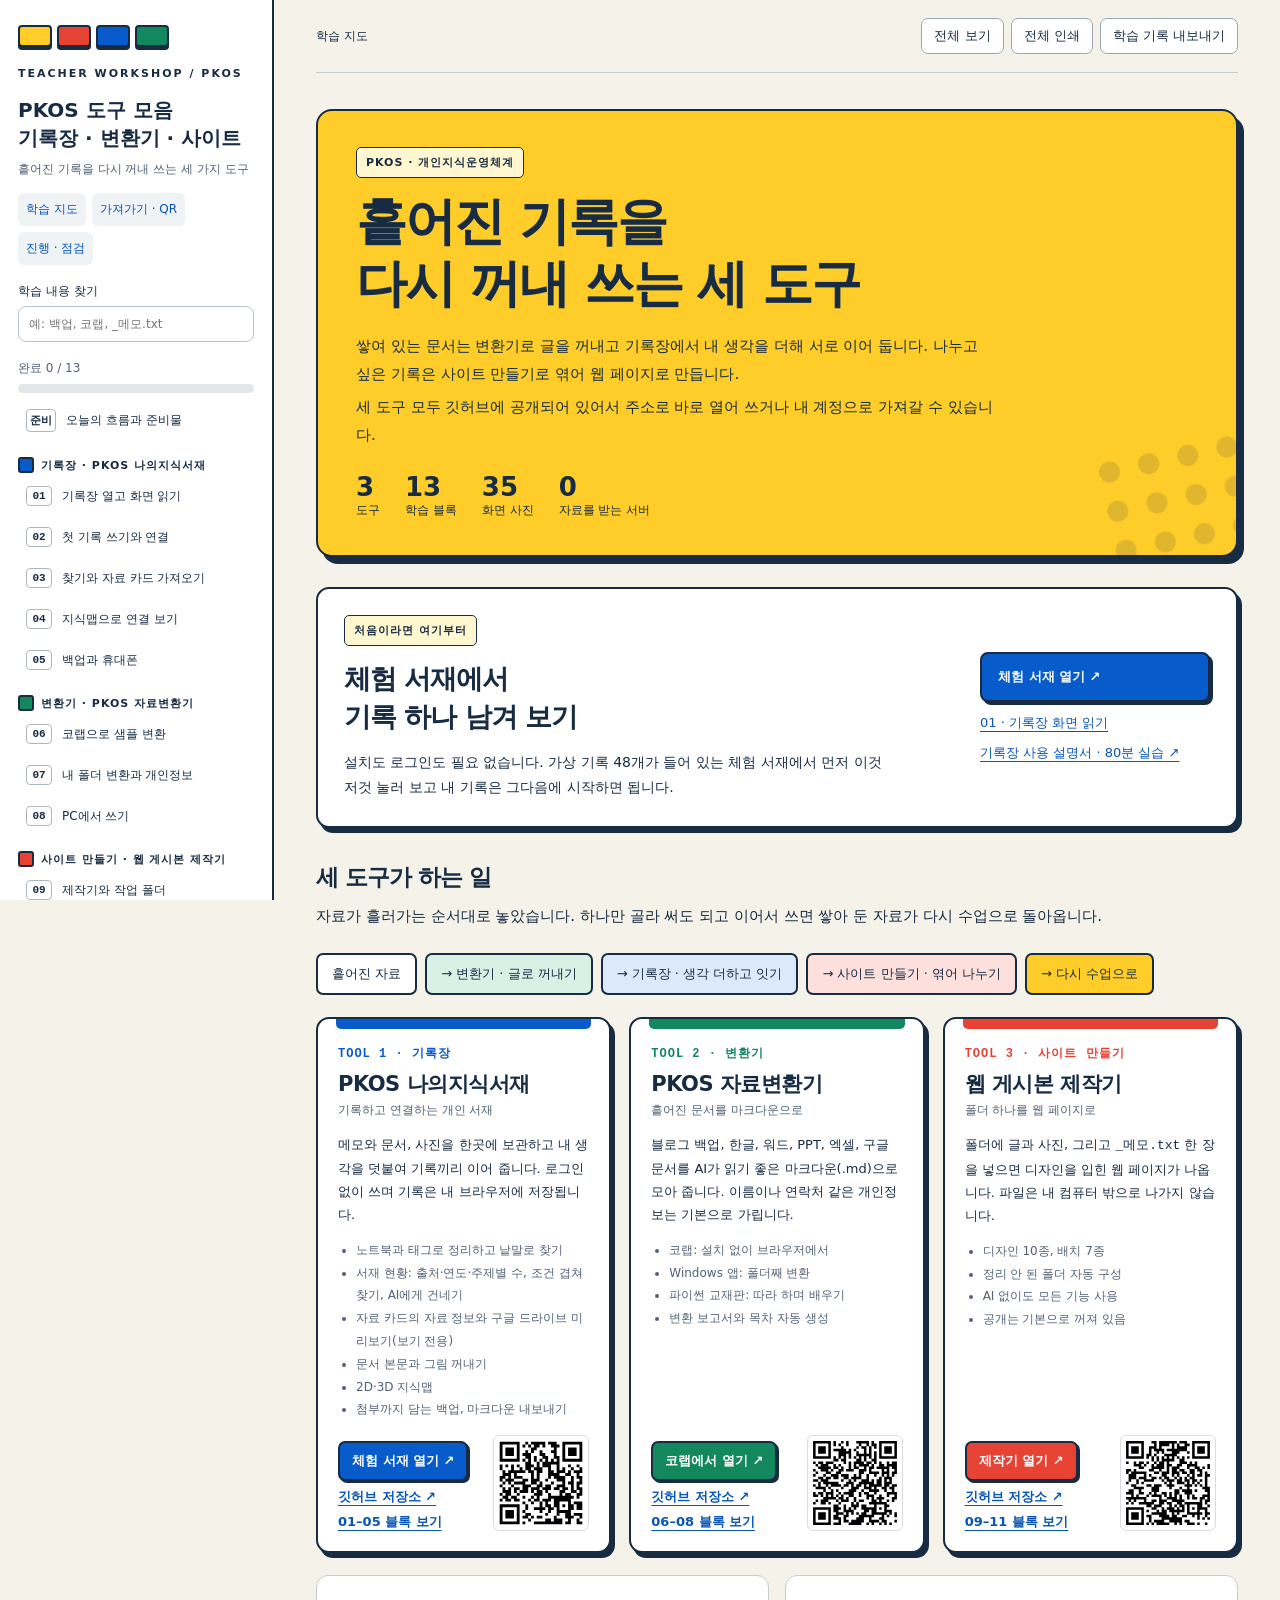
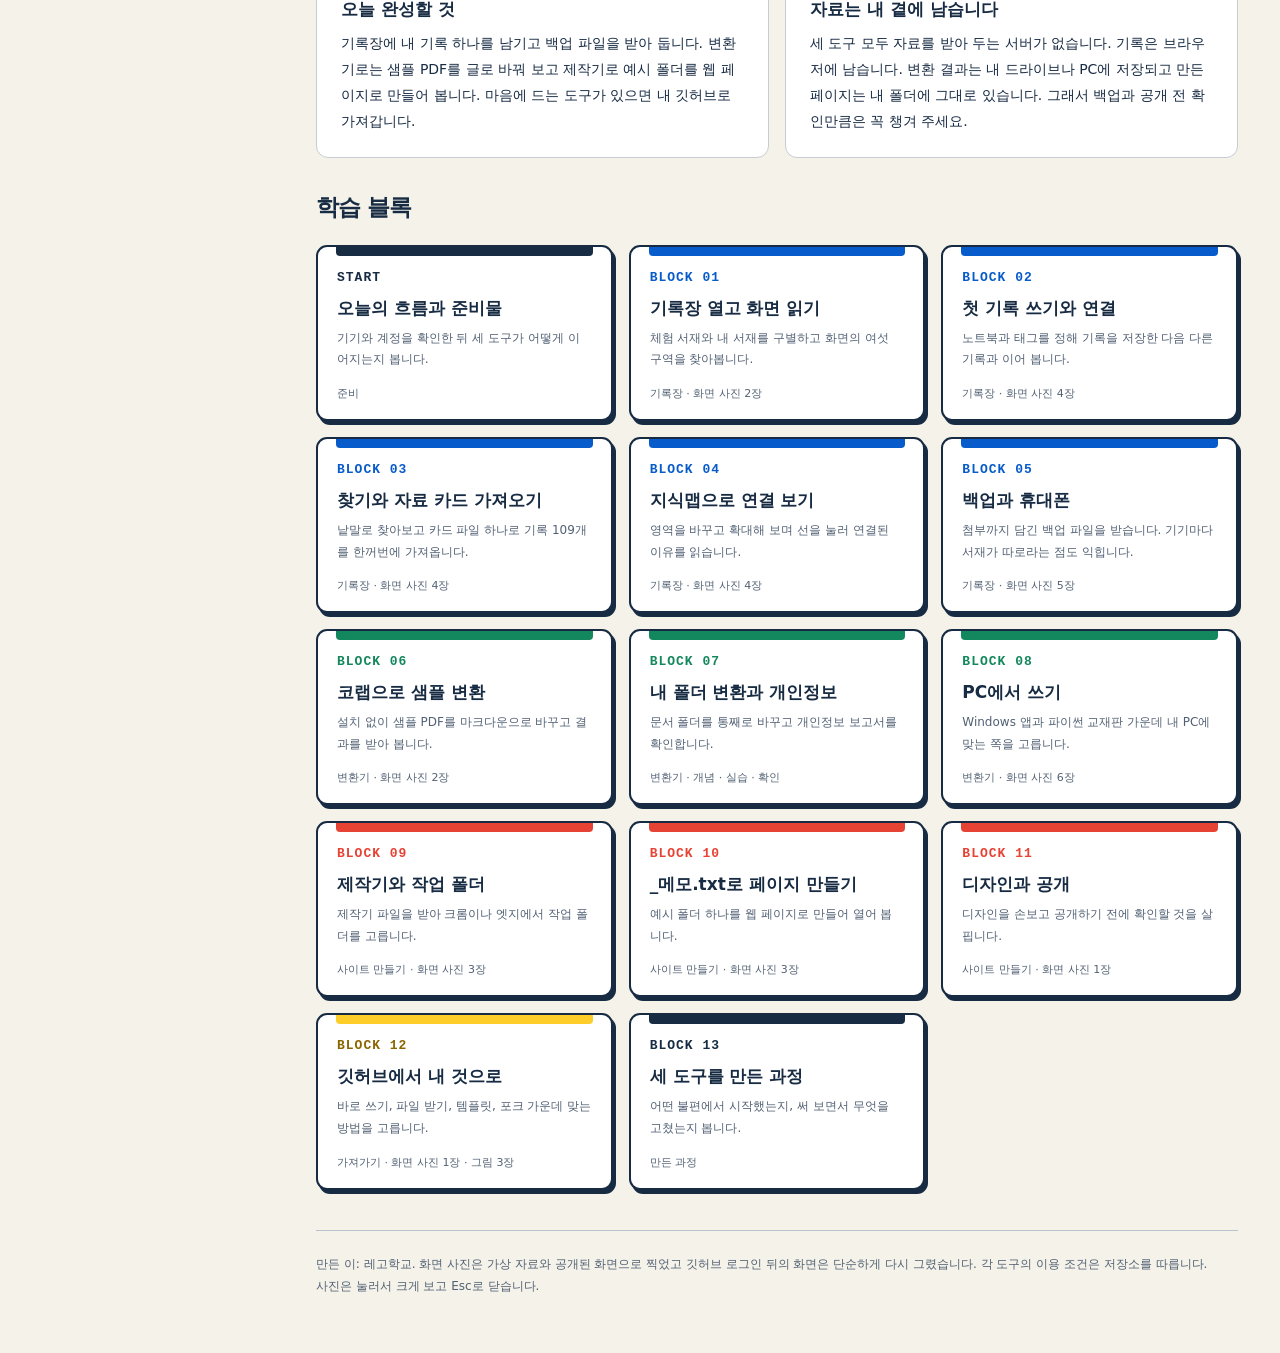
==== index.html @ 1e2d896a "변환기 형식 표에 .odt, 만든 과정 10월 5일을 구체적으로 변환기 3156725부터 .odt를 읽어서 06장 형식 표를 변환기 README와 맞췄다. 스캔한 PDF 글자 인식" ====
<!doctype html>
<html lang="ko">
<head>
<meta charset="utf-8">
<meta name="viewport" content="width=device-width,initial-scale=1">
<title>PKOS 도구 모음 · 기록장 · 변환기 · 사이트 만들기 | 레고 스타일 실습 교재</title>
<meta name="description" content="PKOS 기록장, 자료변환기, 웹 게시본 제작기의 사용법과 깃허브에서 가져가는 방법을 화면 사진과 함께 모았습니다.">
<meta name="theme-color" content="#f4f2e9">
<link rel="icon" href="favicon.svg" type="image/svg+xml">
<link rel="stylesheet" href="assets/site.css">
</head>
<body>
<a class="skip" href="#main">본문으로 건너뛰기</a>

<aside class="rail" aria-label="학습 길잡이">
  <div class="minibricks" aria-hidden="true"><i></i><i></i><i></i><i></i></div>
  <div class="eyebrow">TEACHER WORKSHOP / PKOS</div>
  <div class="brand">PKOS 도구 모음<br>기록장 · 변환기 · 사이트</div>
  <p class="brandsub">흩어진 기록을 다시 꺼내 쓰는 세 가지 도구</p>
  <div class="navtop"><a href="#home">학습 지도</a><a href="#qr">가져가기 · QR</a><a href="#review">진행 · 점검</a></div>
  <label class="search">학습 내용 찾기<input id="search" type="search" placeholder="예: 백업, 코랩, _메모.txt" autocomplete="off"></label>
  <div class="progresslabel" id="progresslabel">완료 0 / 13</div>
  <div class="progress" aria-hidden="true"><div id="progressbar"></div></div>
  <nav class="nav" aria-label="학습 블록">
    <a href="#start" data-chapter="start"><span>준비</span>오늘의 흐름과 준비물</a>
    <div class="group" style="--color:var(--blue)">기록장 · PKOS 나의지식서재</div>
    <a href="#b01" data-chapter="b01"><span>01</span>기록장 열고 화면 읽기</a>
    <a href="#b02" data-chapter="b02"><span>02</span>첫 기록 쓰기와 연결</a>
    <a href="#b03" data-chapter="b03"><span>03</span>찾기와 자료 카드 가져오기</a>
    <a href="#b04" data-chapter="b04"><span>04</span>지식맵으로 연결 보기</a>
    <a href="#b05" data-chapter="b05"><span>05</span>백업과 휴대폰</a>
    <div class="group" style="--color:var(--green)">변환기 · PKOS 자료변환기</div>
    <a href="#b06" data-chapter="b06"><span>06</span>코랩으로 샘플 변환</a>
    <a href="#b07" data-chapter="b07"><span>07</span>내 폴더 변환과 개인정보</a>
    <a href="#b08" data-chapter="b08"><span>08</span>PC에서 쓰기</a>
    <div class="group" style="--color:var(--red)">사이트 만들기 · 웹 게시본 제작기</div>
    <a href="#b09" data-chapter="b09"><span>09</span>제작기와 작업 폴더</a>
    <a href="#b10" data-chapter="b10"><span>10</span>_메모.txt로 페이지 만들기</a>
    <a href="#b11" data-chapter="b11"><span>11</span>디자인과 공개</a>
    <div class="group" style="--color:var(--yellow)">가져가기와 만든 과정</div>
    <a href="#b12" data-chapter="b12"><span>12</span>깃허브에서 내 것으로</a>
    <a href="#b13" data-chapter="b13"><span>13</span>세 도구를 만든 과정</a>
    <div class="empty" id="noresults" hidden>찾는 내용이 없습니다. 다른 낱말로 찾아보세요.</div>
  </nav>
</aside>

<main id="main">
  <div class="toolbar"><span id="crumb">학습 지도</span><div class="actions"><button id="all" type="button">전체 보기</button><button id="print" type="button">전체 인쇄</button><button id="export" type="button">학습 기록 내보내기</button></div></div>

  <!-- 학습 지도 -->
  <section id="home" class="view">
    <div class="hero">
      <span class="badge">PKOS · 개인지식운영체계</span>
      <h1>흩어진 기록을<br>다시 꺼내 쓰는 세 도구</h1>
      <p>쌓여 있는 문서는 변환기로 글을 꺼내고 기록장에서 내 생각을 더해 서로 이어 둡니다. 나누고 싶은 기록은 사이트 만들기로 엮어 웹 페이지로 만듭니다.</p>
      <p>세 도구 모두 깃허브에 공개되어 있어서 주소로 바로 열어 쓰거나 내 계정으로 가져갈 수 있습니다.</p>
      <div class="stats"><span><b>3</b>도구</span><span><b>13</b>학습 블록</span><span><b>35</b>화면 사진</span><span><b>0</b>자료를 받는 서버</span></div>
    </div>

    <div class="beginner">
      <div><span class="badge">처음이라면 여기부터</span><h2>체험 서재에서<br>기록 하나 남겨 보기</h2><p>설치도 로그인도 필요 없습니다. 가상 기록 48개가 들어 있는 체험 서재에서 먼저 이것저것 눌러 보고 내 기록은 그다음에 시작하면 됩니다.</p></div>
      <div class="beginnerlinks"><a class="primarylink" href="https://legoschool.github.io/pkos-library/?demo=1" target="_blank" rel="noopener">체험 서재 열기 ↗</a><a href="#b01">01 · 기록장 화면 읽기</a><a href="https://legoschool.github.io/pkos-library/manual/" target="_blank" rel="noopener">기록장 사용 설명서 · 80분 실습 ↗</a></div>
    </div>

    <h2 class="sectiontitle">세 도구가 하는 일</h2>
    <p class="intro">자료가 흘러가는 순서대로 놓았습니다. 하나만 골라 써도 되고 이어서 쓰면 쌓아 둔 자료가 다시 수업으로 돌아옵니다.</p>
    <div class="setupflow" aria-label="자료가 흘러가는 순서"><span class="c-plain">흩어진 자료</span><span class="c-green">변환기 · 글로 꺼내기</span><span class="c-blue">기록장 · 생각 더하고 잇기</span><span class="c-red">사이트 만들기 · 엮어 나누기</span><span>다시 수업으로</span></div>

    <div class="tools">
      <article class="tool" style="--color:var(--blue)">
        <span class="kind">TOOL 1 · 기록장</span><h3>PKOS 나의지식서재</h3><p class="alias">기록하고 연결하는 개인 서재</p>
        <p>메모와 문서, 사진을 한곳에 보관하고 내 생각을 덧붙여 기록끼리 이어 줍니다. 로그인 없이 쓰며 기록은 내 브라우저에 저장됩니다.</p>
        <ul><li>노트북과 태그로 정리하고 낱말로 찾기</li><li>서재 현황: 출처·연도·주제별 수, 조건 겹쳐 찾기, AI에게 건네기</li><li>자료 카드의 자료 정보와 구글 드라이브 미리보기(보기 전용)</li><li>문서 본문과 그림 꺼내기</li><li>2D·3D 지식맵</li><li>첨부까지 담는 백업, 마크다운 내보내기</li></ul>
        <div class="toolfoot"><div class="toolbtns"><a class="toolopen" href="https://legoschool.github.io/pkos-library/?demo=1" target="_blank" rel="noopener">체험 서재 열기 ↗</a><a href="https://github.com/legoschool/pkos-library" target="_blank" rel="noopener">깃허브 저장소 ↗</a><a href="#b01">01–05 블록 보기</a></div><img src="qr/lib-repo.svg" alt="기록장 깃허브 저장소 QR 코드" width="96" height="96"></div>
      </article>
      <article class="tool" style="--color:var(--green)">
        <span class="kind">TOOL 2 · 변환기</span><h3>PKOS 자료변환기</h3><p class="alias">흩어진 문서를 마크다운으로</p>
        <p>블로그 백업, 한글, 워드, PPT, 엑셀, 구글 문서를 AI가 읽기 좋은 마크다운(.md)으로 모아 줍니다. 이름이나 연락처 같은 개인정보는 기본으로 가립니다.</p>
        <ul><li>코랩: 설치 없이 브라우저에서</li><li>Windows 앱: 폴더째 변환</li><li>파이썬 교재판: 따라 하며 배우기</li><li>변환 보고서와 목차 자동 생성</li></ul>
        <div class="toolfoot"><div class="toolbtns"><a class="toolopen" href="https://colab.research.google.com/github/legoschool/pkos-fileconverter/blob/main/PKOS_%EB%B3%80%ED%99%98%EA%B8%B0.ipynb" target="_blank" rel="noopener">코랩에서 열기 ↗</a><a href="https://github.com/legoschool/pkos-fileconverter" target="_blank" rel="noopener">깃허브 저장소 ↗</a><a href="#b06">06–08 블록 보기</a></div><img src="qr/conv-repo.svg" alt="변환기 깃허브 저장소 QR 코드" width="96" height="96"></div>
      </article>
      <article class="tool" style="--color:var(--red)">
        <span class="kind">TOOL 3 · 사이트 만들기</span><h3>웹 게시본 제작기</h3><p class="alias">폴더 하나를 웹 페이지로</p>
        <p>폴더에 글과 사진, 그리고 <code>_메모.txt</code> 한 장을 넣으면 디자인을 입힌 웹 페이지가 나옵니다. 파일은 내 컴퓨터 밖으로 나가지 않습니다.</p>
        <ul><li>디자인 10종, 배치 7종</li><li>정리 안 된 폴더 자동 구성</li><li>AI 없이도 모든 기능 사용</li><li>공개는 기본으로 꺼져 있음</li></ul>
        <div class="toolfoot"><div class="toolbtns"><a class="toolopen" href="https://legoschool.github.io/pkos-publisher/%EC%A0%9C%EC%9E%91%EA%B8%B0.html" target="_blank" rel="noopener">제작기 열기 ↗</a><a href="https://github.com/legoschool/pkos-publisher" target="_blank" rel="noopener">깃허브 저장소 ↗</a><a href="#b09">09–11 블록 보기</a></div><img src="qr/maker-repo.svg" alt="제작기 깃허브 저장소 QR 코드" width="96" height="96"></div>
      </article>
    </div>

    <div class="twocol">
      <div class="panel"><h3>오늘 완성할 것</h3><p>기록장에 내 기록 하나를 남기고 백업 파일을 받아 둡니다. 변환기로는 샘플 PDF를 글로 바꿔 보고 제작기로 예시 폴더를 웹 페이지로 만들어 봅니다. 마음에 드는 도구가 있으면 내 깃허브로 가져갑니다.</p></div>
      <div class="panel"><h3>자료는 내 곁에 남습니다</h3><p>세 도구 모두 자료를 받아 두는 서버가 없습니다. 기록은 브라우저에 남습니다. 변환 결과는 내 드라이브나 PC에 저장되고 만든 페이지는 내 폴더에 그대로 있습니다. 그래서 백업과 공개 전 확인만큼은 꼭 챙겨 주세요.</p></div>
    </div>

    <h2 class="sectiontitle">학습 블록</h2>
    <div class="cards">
      <a class="card" href="#start" style="--color:var(--ink)"><span class="num">START</span><h3>오늘의 흐름과 준비물</h3><p>기기와 계정을 확인한 뒤 세 도구가 어떻게 이어지는지 봅니다.</p><span class="meta">준비</span></a>
      <a class="card" href="#b01" style="--color:var(--blue)"><span class="num">BLOCK 01</span><h3>기록장 열고 화면 읽기</h3><p>체험 서재와 내 서재를 구별하고 화면의 여섯 구역을 찾아봅니다.</p><span class="meta">기록장 · 화면 사진 2장</span></a>
      <a class="card" href="#b02" style="--color:var(--blue)"><span class="num">BLOCK 02</span><h3>첫 기록 쓰기와 연결</h3><p>노트북과 태그를 정해 기록을 저장한 다음 다른 기록과 이어 봅니다.</p><span class="meta">기록장 · 화면 사진 4장</span></a>
      <a class="card" href="#b03" style="--color:var(--blue)"><span class="num">BLOCK 03</span><h3>찾기와 자료 카드 가져오기</h3><p>낱말로 찾아보고 카드 파일 하나로 기록 109개를 한꺼번에 가져옵니다.</p><span class="meta">기록장 · 화면 사진 4장</span></a>
      <a class="card" href="#b04" style="--color:var(--blue)"><span class="num">BLOCK 04</span><h3>지식맵으로 연결 보기</h3><p>영역을 바꾸고 확대해 보며 선을 눌러 연결된 이유를 읽습니다.</p><span class="meta">기록장 · 화면 사진 4장</span></a>
      <a class="card" href="#b05" style="--color:var(--blue)"><span class="num">BLOCK 05</span><h3>백업과 휴대폰</h3><p>첨부까지 담긴 백업 파일을 받습니다. 기기마다 서재가 따로라는 점도 익힙니다.</p><span class="meta">기록장 · 화면 사진 5장</span></a>
      <a class="card" href="#b06" style="--color:var(--green)"><span class="num">BLOCK 06</span><h3>코랩으로 샘플 변환</h3><p>설치 없이 샘플 PDF를 마크다운으로 바꾸고 결과를 받아 봅니다.</p><span class="meta">변환기 · 화면 사진 2장</span></a>
      <a class="card" href="#b07" style="--color:var(--green)"><span class="num">BLOCK 07</span><h3>내 폴더 변환과 개인정보</h3><p>문서 폴더를 통째로 바꾸고 개인정보 보고서를 확인합니다.</p><span class="meta">변환기 · 개념 · 실습 · 확인</span></a>
      <a class="card" href="#b08" style="--color:var(--green)"><span class="num">BLOCK 08</span><h3>PC에서 쓰기</h3><p>Windows 앱과 파이썬 교재판 가운데 내 PC에 맞는 쪽을 고릅니다.</p><span class="meta">변환기 · 화면 사진 6장</span></a>
      <a class="card" href="#b09" style="--color:var(--red)"><span class="num">BLOCK 09</span><h3>제작기와 작업 폴더</h3><p>제작기 파일을 받아 크롬이나 엣지에서 작업 폴더를 고릅니다.</p><span class="meta">사이트 만들기 · 화면 사진 3장</span></a>
      <a class="card" href="#b10" style="--color:var(--red)"><span class="num">BLOCK 10</span><h3>_메모.txt로 페이지 만들기</h3><p>예시 폴더 하나를 웹 페이지로 만들어 열어 봅니다.</p><span class="meta">사이트 만들기 · 화면 사진 3장</span></a>
      <a class="card" href="#b11" style="--color:var(--red)"><span class="num">BLOCK 11</span><h3>디자인과 공개</h3><p>디자인을 손보고 공개하기 전에 확인할 것을 살핍니다.</p><span class="meta">사이트 만들기 · 화면 사진 1장</span></a>
      <a class="card c-yellow" href="#b12" style="--color:var(--yellow)"><span class="num">BLOCK 12</span><h3>깃허브에서 내 것으로</h3><p>바로 쓰기, 파일 받기, 템플릿, 포크 가운데 맞는 방법을 고릅니다.</p><span class="meta">가져가기 · 화면 사진 1장 · 그림 3장</span></a>
      <a class="card" href="#b13" style="--color:var(--ink)"><span class="num">BLOCK 13</span><h3>세 도구를 만든 과정</h3><p>어떤 불편에서 시작했는지, 써 보면서 무엇을 고쳤는지 봅니다.</p><span class="meta">만든 과정</span></a>
    </div>
  </section>

  <!-- 준비 -->
  <section id="start" class="view lesson-like" hidden>
    <header class="lessonheader" style="--hd:var(--ink)"><span class="blocknum">START HERE / 준비</span><h2>오늘의 흐름과 준비물</h2><p class="goal">기기와 계정을 확인하고 세 도구가 어떻게 이어지는지 먼저 살펴봅니다.</p></header>
    <div class="content">
      <h3>준비물</h3>
      <div class="tablewrap"><table><thead><tr><th>준비물</th><th>어디에 쓰나</th><th>없을 때</th></tr></thead><tbody>
        <tr><td>PC의 크롬 또는 엣지</td><td>세 도구 모두에 씁니다. 제작기의 폴더 고르기와 기록장의 카드 파일 자동 반영은 PC의 크롬·엣지에서만 됩니다.</td><td>휴대폰에서는 기록장을 읽고 쓰는 데까지 됩니다.</td></tr>
        <tr><td>구글 계정</td><td>변환기를 코랩에서 실행할 때 필요합니다. 기록장 카드의 「원본 열기」·「드라이브 미리보기」도 그 파일을 볼 수 있는 계정으로 로그인한 브라우저에서 열립니다.</td><td>변환기는 Windows 앱이나 교재판으로 씁니다.</td></tr>
        <tr><td>구글 드라이브 데스크톱 (내 드라이브 자료를 PC에서 쓸 때)</td><td>기록장 카드의 「탐색기」·「경로 복사」, 드라이브에 둔 카드 파일과 백업 폴더 연결, 변환기 Windows 앱·교재판으로 드라이브 폴더를 바꿀 때, 드라이브에 둔 제작기 작업 폴더에 씁니다. 쓰는 폴더는 「오프라인으로 사용」으로 둡니다.</td><td>체험 서재 실습, 기록 쓰기·지식맵·백업 파일, 코랩 변환은 없어도 됩니다.</td></tr>
        <tr><td>깃허브 계정 (선택)</td><td>도구를 내 계정으로 가져갈 때 씁니다(12장).</td><td>바로 쓰기와 파일 받기는 계정 없이도 됩니다.</td></tr>
        <tr><td>휴대폰 (선택)</td><td>QR로 주소를 저장하거나 기록장의 휴대폰 화면을 볼 때 씁니다.</td><td>주소를 직접 입력하면 됩니다.</td></tr>
      </tbody></table></div>
      <aside class="callout"><h3>드라이브 폴더는 「오프라인으로 사용」으로 둡니다</h3><p><a href="https://www.google.com/drive/download/" target="_blank" rel="noopener">구글 드라이브 데스크톱</a>을 설치하고 자료가 있는 구글 계정으로 로그인하면 파일 탐색기 왼쪽 「내 PC」 아래에 「Google Drive (G:)」가 생깁니다. 쓰는 폴더를 마우스 오른쪽 단추로 눌러 「오프라인 액세스 › 오프라인으로 사용」을 고르고, 폴더 아이콘에 초록색 체크 표시가 붙을 때까지 기다립니다. 「온라인에서만 사용 가능」으로 두면 파일을 열 때마다 내려받아 느리고 인터넷이 끊기면 열리지 않습니다. 오프라인으로 둔 폴더 크기만큼 PC 저장 공간을 씁니다. 같은 안내가 기록장의 「서재 현황 › 준비 조건」에도 있습니다.</p></aside>
      <aside class="callout ok"><h3>기록이 머무는 곳</h3><p>기록장의 기록은 쓰는 브라우저에, 변환기 결과는 내 드라이브(코랩)나 PC 폴더에, 제작기가 만든 페이지는 내가 고른 폴더에 남습니다. 이 사이트와 세 도구는 그 내용을 따로 받아 가지 않습니다.</p></aside>
      <h3>세 도구가 이어지는 방식</h3>
      <div class="setupstep"><span class="stepn">1</span><div><h3>꺼내기 · 변환기</h3><p>한글, PDF, 블로그 백업 같은 자료는 파일을 열어 봐야 내용을 알 수 있었습니다. 이것을 마크다운 글로 바꾸면 검색도 되고 AI에게 건네기도 쉬워집니다.</p></div></div>
      <div class="setupstep"><span class="stepn">2</span><div><h3>더하고 잇기 · 기록장</h3><p>변환한 글이나 새 메모를 기록장에 넣고 노트북, 태그, 연결, 다시 볼 날짜로 엮습니다. 변환기가 만든 마크다운은 날짜·분류·원문 주소까지, 카드 파일(.pkem)은 그대로 가져옵니다.</p></div></div>
      <div class="setupstep"><span class="stepn">3</span><div><h3>엮어 나누기 · 사이트 만들기</h3><p>나누고 싶은 글과 사진을 한 폴더에 모아 웹 페이지로 만듭니다. 공개하기 전에는 사람이 직접 내용을 확인합니다.</p></div></div>
      <p>도구끼리 자동으로 넘겨주지는 않아서 파일로 내보내고 가져오는 단계가 중간에 들어갑니다. 시간에 맞춘 진행 순서는 <a href="#review">진행 · 점검</a>에 있습니다.</p>
    </div>
    <nav class="pager"><a href="#home">← 학습 지도</a><a href="#b01">01 기록장 열고 화면 읽기 →</a></nav>
  </section>

  <!-- 01 -->
  <section id="b01" class="lesson view" hidden>
    <header class="lessonheader" style="--hd:var(--blue)"><span class="blocknum">BLOCK 01 · 기록장</span><h2>기록장 열고 화면 읽기</h2><p class="goal">체험 서재와 내 서재를 구별해 본 뒤 화면의 여섯 구역이 각각 무엇을 하는지 알아봅니다.</p></header>
    <div class="content">
      <p>PKOS 나의지식서재는 개인 기록장입니다. 여기에 메모와 문서, 사진을 함께 보관하고 내 생각을 덧붙여 기록끼리 잇습니다. 로그인이 없고 기록은 지금 쓰는 브라우저 안에 저장됩니다.</p>
      <div class="golinks"><a class="primarylink" href="https://legoschool.github.io/pkos-library/?demo=1" target="_blank" rel="noopener">체험 서재 열기 ↗</a><a class="secondary" href="https://legoschool.github.io/pkos-library/" target="_blank" rel="noopener">내 서재 열기 ↗</a><a class="secondary" href="https://legoschool.github.io/pkos-library/manual/" target="_blank" rel="noopener">사용 설명서 ↗</a></div>
      <div class="setupstep"><span class="stepn">1</span><div><h3>주소 열기</h3><p>크롬이나 엣지로 <code>legoschool.github.io/pkos-library</code>를 엽니다. 처음 열면 서재 안내 다섯 장이 차례로 나옵니다. 「닫기」로 건너뛰어도 오른쪽 위 「사용 안내」에서 다시 볼 수 있습니다.</p></div></div>
      <div class="setupstep"><span class="stepn">2</span><div><h3>체험 서재로 들어가기</h3><p>빈 첫 화면에서 「가상 자료 48개로 먼저 살펴보기」를 누릅니다. 맨 위에 보라색 띠와 "가상 자료로 살펴보는 서재"라는 글이 보이면 체험 서재에 들어온 것입니다. 여기서 한 일은 내 서재에 섞이지 않습니다.</p></div></div>
      <div class="setupstep"><span class="stepn">3</span><div><h3>여섯 구역 찾기</h3><p>① 체험 서재 표시, ② 보기 메뉴(서재 현황·모든 기록·수집함·다시 보기·즐겨찾기·지식맵), ③ 노트북, ④ 기록 목록, ⑤ 읽기 화면, ⑥ 사용 안내를 차례로 손으로 가리켜 봅니다.</p></div></div>
      <div class="photogrid">
        <figure><button class="photobutton" type="button"><img src="img/lib-welcome.webp" alt="빈 내 서재의 첫 화면" data-number="01-1" loading="lazy"></button><figcaption><span class="photonum">사진 01-1</span>빈 내 서재의 첫 화면입니다. ①은 첫 기록 쓰기, ②는 파일 가져오기, ③은 가상 자료 48개로 먼저 살펴보기입니다.</figcaption></figure>
        <figure><button class="photobutton" type="button"><img src="img/lib-demo.webp" alt="체험 서재의 기본 화면" data-number="01-2" loading="lazy"></button><figcaption><span class="photonum">사진 01-2</span>체험 서재의 기본 화면입니다. 그림 속 번호 ①~⑥이 여섯 구역입니다.</figcaption></figure>
      </div>
      <aside class="callout"><h3>기록은 브라우저에 저장됩니다</h3><p>같은 PC라도 크롬에서 쓴 기록은 엣지에서 보이지 않습니다. 인터넷 사용 기록과 사이트 데이터를 지우면 기록도 함께 지워지니, 기기를 옮기거나 데이터를 지우기 전에는 백업 파일을 받아 두세요(05장).</p></aside>
    </div>
    <div class="mission"><h3>확인</h3><label class="complete"><input type="checkbox" data-check="b01"> 보라색 띠를 확인하고 여섯 구역의 이름을 말해 보았습니다.</label><div class="notes"><label for="note-b01">메모</label><textarea id="note-b01" data-note="b01" placeholder="막힌 곳이나 떠오른 쓰임새를 적어 두세요."></textarea></div></div>
    <nav class="pager"><a href="#start">← 준비</a><a href="#b02">02 첫 기록 쓰기와 연결 →</a></nav>
  </section>

  <!-- 02 -->
  <section id="b02" class="lesson view" hidden>
    <header class="lessonheader" style="--hd:var(--blue)"><span class="blocknum">BLOCK 02 · 기록장</span><h2>첫 기록 쓰기와 연결</h2><p class="goal">기록 하나에 노트북과 태그를 정해 저장합니다. 그 기록을 체험 서재의 다른 기록과 직접 이어 봅니다.</p></header>
    <div class="content">
      <div class="setupstep"><span class="stepn">1</span><div><h3>새 기록 쓰기</h3><p>왼쪽 「새 기록」을 누르고 제목에 <code>오늘 수업에서 남은 질문</code>을, 본문에는 아래 두 줄을 적습니다.</p></div></div>
      <div class="codebox"><div class="codehead"><span>본문에 적을 내용</span><button class="copy" type="button">복사</button></div><pre><code>모둠 토론 뒤에 "왜 그렇게 생각했니?"라고 물었더니 세 모둠이 근거를 다시 찾았다.
다음 시간에는 근거 문장을 먼저 고르게 한다.</code></pre></div>
      <div class="setupstep"><span class="stepn">2</span><div><h3>노트북과 태그 정하기</h3><p>「노트북 · 태그 · 다시 볼 날짜」를 펼쳐서 노트북은 「수업 연구」로 고르고, 태그 칸에는 <code>질문, 수업 성찰</code>을 적습니다. 태그는 쉼표로 나눕니다.</p></div></div>
      <div class="setupstep"><span class="stepn">3</span><div><h3><code>/</code>로 서식 넣기</h3><p>본문 끝 새 줄에서 <code>/</code>를 치면 「기록에 넣기」 메뉴가 열리고 제목·굵게·목록·표 같은 서식을 고를 수 있습니다. Esc로 닫은 뒤 방금 친 <code>/</code>는 지웁니다.</p></div></div>
      <div class="setupstep"><span class="stepn">4</span><div><h3>다른 기록과 잇기</h3><p>「다른 기록 연결」을 누르고 찾기 칸에 <code>질문</code>을 적습니다. 「좋은 질문은 답을 서두르지 않는다」에 표시한 다음 「연결 저장」을 누르면 됩니다.</p></div></div>
      <div class="setupstep"><span class="stepn">5</span><div><h3>저장하고 읽기</h3><p>「저장」을 누르면 읽기 화면으로 바뀝니다. 「함께 읽을 기록」 맨 위에 "내가 연결한 기록"이 있습니다. 그 아래로 이어지는 기록은 본문 낱말과 태그가 겹쳐서 서재가 찾아 준 것입니다.</p></div></div>
      <div class="photogrid">
        <figure><button class="photobutton" type="button"><img src="img/lib-editor.webp" alt="새 기록 편집 화면" data-number="02-1" loading="lazy"></button><figcaption><span class="photonum">사진 02-1</span>새 기록 편집 화면입니다. ① 제목, ② 본문, ③ 노트북·상태·태그·다시 볼 날짜, ④ 저장 단추입니다.</figcaption></figure>
        <figure><button class="photobutton" type="button"><img src="img/lib-slash.webp" alt="/ 를 치면 열리는 기록에 넣기 메뉴" data-number="02-2" loading="lazy"></button><figcaption><span class="photonum">사진 02-2</span><code>/</code>를 치면 열리는 「기록에 넣기」 메뉴입니다. 방향키로 고르고 Enter로 넣습니다.</figcaption></figure>
        <figure><button class="photobutton" type="button"><img src="img/lib-link.webp" alt="다른 기록 연결 창" data-number="02-3" loading="lazy"></button><figcaption><span class="photonum">사진 02-3</span>「다른 기록 연결」 창입니다. 찾은 기록에 표시하고 「연결 저장」을 누릅니다.</figcaption></figure>
        <figure><button class="photobutton" type="button"><img src="img/lib-read.webp" alt="저장한 기록의 읽기 화면" data-number="02-4" loading="lazy"></button><figcaption><span class="photonum">사진 02-4</span>저장한 기록의 읽기 화면입니다. ③ 「함께 읽을 기록」에서 연결을 확인합니다.</figcaption></figure>
      </div>
      <aside class="callout"><h3>저장은 저절로 됩니다</h3><p>입력을 멈추면 1초가 지나기 전에 저장되고 위쪽 표시가 "저장 대기"에서 "저장됨"으로 바뀝니다. 바로 저장하고 싶다면 Ctrl+S를 누르세요. 본문에 <code>[[다른 기록 제목]]</code>처럼 적어도 그 기록으로 가는 링크가 생깁니다.</p></aside>
    </div>
    <div class="mission"><h3>확인</h3><label class="complete"><input type="checkbox" data-check="b02"> 새 기록의 「함께 읽을 기록」에서 직접 연결한 기록을 찾았습니다.</label><div class="notes"><label for="note-b02">메모</label><textarea id="note-b02" data-note="b02" placeholder="내 수업에서는 어떤 기록부터 남기고 싶은지 적어 보세요."></textarea></div></div>
    <nav class="pager"><a href="#b01">← 01 기록장 열고 화면 읽기</a><a href="#b03">03 찾기와 자료 카드 가져오기 →</a></nav>
  </section>

  <!-- 03 -->
  <section id="b03" class="lesson view" hidden>
    <header class="lessonheader" style="--hd:var(--blue)"><span class="blocknum">BLOCK 03 · 기록장</span><h2>찾기와 자료 카드 가져오기</h2><p class="goal">본문 낱말로 기록을 찾아봅니다. 이어서 카드 파일 하나로 기록 109개를 한꺼번에 가져옵니다.</p></header>
    <div class="content">
      <div class="setupstep"><span class="stepn">1</span><div><h3>낱말로 찾기</h3><p>Ctrl+K를 누르거나 왼쪽 「모든 기록 검색」을 누릅니다. <code>근거</code>를 적으면 목록이 2개로 줄면서 02장에서 쓴 기록이 보입니다. 「검색 범위 · 정렬」을 펼치면 제목, 본문, 태그, 노트북으로 범위를 좁힐 수 있습니다.</p></div></div>
      <div class="setupstep"><span class="stepn">2</span><div><h3>실습 카드 파일 받기</h3><p>카드 파일(.pkem)은 여러 기록을 한 파일에 묶어 둔 것으로, 백업 파일과 형식이 같습니다. 가상의 수업·연수·연구 자료 109장이 든 <a href="https://legoschool.github.io/pkos-library/manual/files/practice-1.pkem" download>practice-1.pkem</a>을 내려받습니다.</p></div></div>
      <div class="setupstep"><span class="stepn">3</span><div><h3>설정 · 백업에서 가져오기</h3><p>왼쪽 아래 「설정 · 백업」에서 「백업 파일 가져오기」를 누르고 내려받은 파일을 고릅니다. "109개 기록을 현재 서재에 더합니다"라는 확인 창이 뜨면 「가져오기」를 누릅니다.</p></div></div>
      <div class="setupstep"><span class="stepn">4</span><div><h3>숫자로 확인하기</h3><p>「모든 기록」이 158로 늘어납니다(체험 기록 48 + 02장의 기록 1 + 카드 109). 노트북 목록에는 수업, 강의·연수, 연구, 집필·개발, 만든 도구, 생활·공동체 이렇게 영역 6개가 새로 생깁니다.</p></div></div>
      <div class="setupstep"><span class="stepn">5</span><div><h3>카드 한 장 열어 보기</h3><p><code>탐구 계획서</code>로 찾아서 카드를 엽니다. 「원본 열기」를 누르면 원래 파일이 새 탭에서 열립니다. 「자료 정보」 상자에는 묶음, 형식, 연도, 원래 이름과 파일 자리(웹 주소, 탐색기, 경로 복사)가 있고, 묶음 이름을 누르면 묶음 카드로 이동합니다. 내 구글 드라이브 자료로 만든 카드는 「드라이브 미리보기」로 원본을 이 화면 안에서 봅니다. 미리보기는 보기 전용이라 그 칸에서는 내려받기·인쇄·새 창 열기가 막혀 있고, 그 파일을 볼 권한이 있는 계정으로 로그인한 브라우저에서만 보입니다.</p></div></div>
      <div class="photogrid">
        <figure><button class="photobutton" type="button"><img src="img/lib-search.webp" alt="기록 찾기 칸에 근거를 넣은 화면" data-number="03-1" loading="lazy"></button><figcaption><span class="photonum">사진 03-1</span>「기록 찾기」에 <code>근거</code>를 넣은 화면입니다. 지금 고른 보기와 노트북 안에서 찾습니다.</figcaption></figure>
        <figure><button class="photobutton" type="button"><img src="img/lib-import-ask.webp" alt="가져오기 확인 창" data-number="03-2" loading="lazy"></button><figcaption><span class="photonum">사진 03-2</span>가져오기 확인 창입니다. 더할 기록 수를 확인하고 「가져오기」를 누릅니다.</figcaption></figure>
        <figure><button class="photobutton" type="button"><img src="img/lib-imported.webp" alt="카드 파일을 가져온 직후" data-number="03-3" loading="lazy"></button><figcaption><span class="photonum">사진 03-3</span>가져온 직후의 화면입니다. 「모든 기록」이 158이 되었고 영역과 묶음 노트북이 생겼습니다. 노트북이 스물네 개를 넘으면 묶음은 영역 아래에 접혀 있고, 영역 이름이나 왼쪽 화살표를 누르면 펼쳐집니다.</figcaption></figure>
        <figure><button class="photobutton" type="button"><img src="img/lib-card.webp" alt="자료 카드 한 장의 읽기 화면" data-number="03-4" loading="lazy"></button><figcaption><span class="photonum">사진 03-4</span>카드 한 장을 연 화면입니다. ① 원본 열기, ② 자료 정보와 파일 자리, ③ 묶음 링크입니다.</figcaption></figure>
      </div>
      <aside class="callout"><h3>같은 파일을 다시 가져와도 괜찮습니다</h3><p>기록마다 고유 번호가 있어서 같은 카드가 두 번 생기지 않습니다. 카드 파일의 새 판을 가져오면 손대지 않은 카드는 새 내용으로 바뀌고 내가 고친 카드는 그대로 남습니다. 파일 고르기 창에서 파일이 보이지 않을 때는 Ctrl+J로 다운로드 목록을 열어 위치를 확인하세요.</p></aside>
    </div>
    <div class="mission"><h3>확인</h3><label class="complete"><input type="checkbox" data-check="b03"> 「모든 기록」 숫자가 158이 된 것을 확인했습니다.</label><div class="notes"><label for="note-b03">메모</label><textarea id="note-b03" data-note="b03" placeholder="카드로 만들어 두고 싶은 내 자료 묶음을 적어 보세요."></textarea></div></div>
    <nav class="pager"><a href="#b02">← 02 첫 기록 쓰기와 연결</a><a href="#b04">04 지식맵으로 연결 보기 →</a></nav>
  </section>

  <!-- 04 -->
  <section id="b04" class="lesson view" hidden>
    <header class="lessonheader" style="--hd:var(--blue)"><span class="blocknum">BLOCK 04 · 기록장</span><h2>지식맵으로 연결 보기</h2><p class="goal">지식맵에서 영역을 바꾸고 확대해 봅니다. 선을 눌러 두 기록이 이어진 이유를 읽습니다.</p></header>
    <div class="content">
      <p>지식맵의 점은 기록 하나, 선은 두 기록 사이의 연결입니다. 점 색은 영역(가장 위 노트북)을 나타내고 같은 묶음에 든 기록끼리 가까이 모입니다. 점 사이의 거리는 연결 규칙으로 계산한 배치입니다. 의미가 얼마나 가까운지를 잰 값은 아닙니다.</p>
      <div class="setupstep"><span class="stepn">1</span><div><h3>지식맵 열기</h3><p>왼쪽 「지식맵」을 누릅니다. 위쪽에서 지도에 올릴 기록 수(처음에는 500개)와 고르는 기준, 영역을 정할 수 있습니다.</p></div></div>
      <div class="setupstep"><span class="stepn">2</span><div><h3>영역 바꾸기</h3><p>「영역」을 「수업」으로 바꾸면 수업 영역의 묶음 4개가 서로 다른 색으로 다시 칠해집니다.</p></div></div>
      <div class="setupstep"><span class="stepn">3</span><div><h3>확대하고 움직이기</h3><p>무리 위에서 마우스 휠을 굴리면 확대되면서 기록 제목이 보입니다. 빈 곳을 끌면 지도가 움직이고 「전체 보기」를 누르면 처음 크기로 돌아옵니다. 휴대폰에서는 두 손가락으로 벌리면 됩니다.</p></div></div>
      <div class="setupstep"><span class="stepn">4</span><div><h3>선을 눌러 이유 읽기</h3><p>점과 점 사이의 선을 누르면 「이 기록들이 연결된 이유」 창이 열립니다. 겹친 낱말, 같은 태그와 노트북, 직접 연결 여부, 그리고 점수가 나옵니다.</p></div></div>
      <div class="setupstep"><span class="stepn">5</span><div><h3>3D로 돌려 보기</h3><p>「3D 입체 지도」를 누르고 빈 곳을 끌어 돌려 봅니다. 3D 지도는 기록을 500개까지 그립니다.</p></div></div>
      <div class="photogrid">
        <figure><button class="photobutton" type="button"><img src="img/lib-map.webp" alt="지식맵 첫 화면" data-number="04-1" loading="lazy"></button><figcaption><span class="photonum">사진 04-1</span>지식맵 첫 화면입니다. ① 2D·3D 전환, ② 올릴 기록, ③ 색 범례, ④ 지도에서 찾기, ⑤ 확대·축소입니다.</figcaption></figure>
        <figure><button class="photobutton" type="button"><img src="img/lib-map-topic.webp" alt="영역을 수업으로 고른 지도" data-number="04-2" loading="lazy"></button><figcaption><span class="photonum">사진 04-2</span>영역을 「수업」으로 고른 지도입니다. 묶음마다 색이 다릅니다.</figcaption></figure>
        <figure><button class="photobutton" type="button"><img src="img/lib-map-edge.webp" alt="선을 눌러 연 연결 이유 창" data-number="04-3" loading="lazy"></button><figcaption><span class="photonum">사진 04-3</span>선을 눌러 연 「이 기록들이 연결된 이유」 창입니다.</figcaption></figure>
        <figure><button class="photobutton" type="button"><img src="img/lib-map-3d.webp" alt="3D 입체 지도" data-number="04-4" loading="lazy"></button><figcaption><span class="photonum">사진 04-4</span>3D 입체 지도입니다. 끌어서 돌려 보고 점을 누르면 그 기록이 열립니다.</figcaption></figure>
      </div>
      <aside class="callout"><h3>지도가 느릴 때</h3><p>기록이 수천 개라면 「기록 수」를 500개 이하로 줄이거나 영역 하나만 골라 보세요. 지도 아래 「지도에 있는 기록 목록으로 찾기」를 펼치면 지도에 오른 기록을 글 목록으로도 볼 수 있습니다.</p></aside>
    </div>
    <div class="mission"><h3>확인</h3><label class="complete"><input type="checkbox" data-check="b04"> 선 하나를 눌러 연결 이유 창을 열어 보았습니다.</label><div class="notes"><label for="note-b04">메모</label><textarea id="note-b04" data-note="b04" placeholder="지도에서 뜻밖에 이어진 기록이 있으면 적어 두세요."></textarea></div></div>
    <nav class="pager"><a href="#b03">← 03 찾기와 자료 카드 가져오기</a><a href="#b05">05 백업과 휴대폰 →</a></nav>
  </section>

  <!-- 05 -->
  <section id="b05" class="lesson view" hidden>
    <header class="lessonheader" style="--hd:var(--blue)"><span class="blocknum">BLOCK 05 · 기록장</span><h2>백업과 휴대폰</h2><p class="goal">첨부까지 담긴 백업 파일을 받아 두고 휴대폰과 PC의 서재가 서로 따로라는 점을 알아 둡니다.</p></header>
    <div class="content">
      <div class="setupstep"><span class="stepn">1</span><div><h3>백업 파일 내보내기</h3><p>「설정 · 백업」에서 「첨부를 포함한 백업 내보내기」를 누릅니다. 창을 닫으면 "기록과 첨부가 포함된 백업을 내보냈습니다."라는 알림이 뜹니다.</p></div></div>
      <div class="setupstep"><span class="stepn">2</span><div><h3>다운로드 폴더에서 찾기</h3><p>Ctrl+J로 다운로드 목록을 열고 <code>PKOS-백업-날짜.pkem</code> 파일을 확인합니다. 다른 PC나 브라우저에서 같은 주소를 연 다음 「백업 파일 가져오기」로 이 파일을 넣으면 기록이 그대로 옮겨집니다.</p></div></div>
      <div class="setupstep"><span class="stepn">3</span><div><h3>다른 형식으로 꺼내기</h3><p>「Markdown 묶음 내보내기」로 받은 파일은 압축을 풀면 옵시디언 보관함으로 바로 열립니다. 「읽기용 웹문서 만들기」는 서재를 웹문서 한 파일로 묶어 줍니다. PC의 크롬·엣지에서는 「PC 폴더 자동 백업」도 켤 수 있습니다.</p></div></div>
      <div class="setupstep"><span class="stepn">4</span><div><h3>휴대폰에서 열기</h3><p>휴대폰 브라우저로 같은 주소를 엽니다. 목록에서 기록을 누르면 읽기 화면이 됩니다. 노트북과 지식맵은 왼쪽 위 줄 세 개 단추에서 엽니다. 「앱으로 설치」나 '홈 화면에 추가'를 쓰면 바탕화면에 아이콘이 생깁니다.</p></div></div>
      <div class="setupstep"><span class="stepn">5</span><div><h3>체험 서재 되돌리기</h3><p>실습을 마쳤다면 「설정 · 백업」의 「체험 서재 처음 상태로 되돌리기」를 누릅니다. 체험 서재만 가상 기록 48개로 돌아가고 내 서재는 그대로 남습니다.</p></div></div>
      <div class="photogrid">
        <figure><button class="photobutton" type="button"><img src="img/lib-settings.webp" alt="내 서재 관리 창" data-number="05-1" loading="lazy"></button><figcaption><span class="photonum">사진 05-1</span>「설정 · 백업」 창입니다. ① 백업 내보내기, ② 백업 파일 가져오기, ③ 카드 파일 연결, ④ 설명서, ⑤ 체험 서재 되돌리기입니다.</figcaption></figure>
        <figure><button class="photobutton" type="button"><img src="img/lib-backup.webp" alt="백업을 내보낸 직후" data-number="05-2" loading="lazy"></button><figcaption><span class="photonum">사진 05-2</span>백업을 내보낸 직후입니다. 다운로드 폴더에서 파일을 찾아봅니다.</figcaption></figure>
      </div>
      <div class="photogrid three">
        <figure><button class="photobutton tall" type="button"><img src="img/lib-phone-list.webp" alt="휴대폰의 기록 목록" data-number="05-3" loading="lazy"></button><figcaption><span class="photonum">사진 05-3</span>휴대폰에서 본 기록 목록입니다.</figcaption></figure>
        <figure><button class="photobutton tall" type="button"><img src="img/lib-phone-map.webp" alt="휴대폰의 지식맵" data-number="05-4" loading="lazy"></button><figcaption><span class="photonum">사진 05-4</span>휴대폰에서 본 지식맵입니다. 두 손가락으로 확대합니다.</figcaption></figure>
        <figure><button class="photobutton tall" type="button"><img src="img/lib-reset.webp" alt="체험 서재 되돌리기 확인 창" data-number="05-5" loading="lazy"></button><figcaption><span class="photonum">사진 05-5</span>체험 서재 되돌리기 확인 창입니다. 내 서재는 바뀌지 않습니다.</figcaption></figure>
      </div>
      <aside class="callout warn"><h3>휴대폰과 PC는 저절로 맞춰지지 않습니다</h3><p>이 서재는 기록을 서버에 두지 않기 때문에 기기를 옮길 때마다 백업 파일을 내보내고 가져와야 합니다. 카드 파일을 가져왔거나 노트북을 크게 바꾼 날에는 한 번씩 내보내 두면 안심입니다.</p></aside>
    </div>
    <div class="mission"><h3>확인</h3><label class="complete"><input type="checkbox" data-check="b05"> 다운로드 폴더에서 백업 파일(.pkem)을 찾았습니다.</label><div class="notes"><label for="note-b05">메모</label><textarea id="note-b05" data-note="b05" placeholder="백업 파일을 보관할 곳을 정해 적어 두세요."></textarea></div></div>
    <nav class="pager"><a href="#b04">← 04 지식맵으로 연결 보기</a><a href="#b06">06 코랩으로 샘플 변환 →</a></nav>
  </section>

  <!-- 06 -->
  <section id="b06" class="lesson view" hidden>
    <header class="lessonheader" style="--hd:var(--green)"><span class="blocknum">BLOCK 06 · 변환기</span><h2>코랩으로 샘플 변환</h2><p class="goal">설치 없이 코랩에서 샘플 PDF를 마크다운으로 바꾼 뒤 결과 파일을 내려받습니다.</p></header>
    <div class="content">
      <p>PKOS 자료변환기는 블로그, 한글, 워드, PPT, 엑셀, 구글 문서에 흩어진 기록을 모아 마크다운(.md)으로 바꿉니다. AI가 읽기 좋은 형식입니다. 코랩은 내 구글 계정으로 실행되고 파일은 내 드라이브 안에서만 읽고 씁니다.</p>
      <div class="tablewrap"><table><thead><tr><th>부</th><th>무엇을</th><th>어떤 형식</th></tr></thead><tbody>
        <tr><td>1부</td><td>네이버 블로그 백업</td><td><code>.pdf</code>를 글 한 편씩 나눠서 변환합니다</td></tr>
        <tr><td>2부</td><td>문서 폴더 통째로</td><td><code>.hwp</code> <code>.hwpx</code> <code>.docx</code> <code>.pptx</code> <code>.xlsx</code> <code>.odt</code> <code>.pdf</code> <code>.html</code> <code>.txt</code> <code>.csv</code></td></tr>
        <tr><td>3부</td><td>구글 문서</td><td>문서, 시트, 슬라이드를 모두 <code>.md</code>로 바꿉니다</td></tr>
      </tbody></table></div>
      <div class="golinks"><a class="primarylink" href="https://colab.research.google.com/github/legoschool/pkos-fileconverter/blob/main/PKOS_%EB%B3%80%ED%99%98%EA%B8%B0.ipynb" target="_blank" rel="noopener">코랩에서 변환기 열기 ↗</a><a class="secondary" href="https://github.com/legoschool/pkos-fileconverter" target="_blank" rel="noopener">깃허브 저장소 ↗</a></div>
      <div class="setupstep"><span class="stepn">1</span><div><h3>코랩을 열고 내 사본 만들기</h3><p>위 단추로 노트북을 엽니다. 오른쪽 위 「로그인」으로 구글 계정에 들어간 다음 위쪽 「Drive로 복사」를 누르면 내 드라이브에 내 사본이 생깁니다. 다음부터는 이 사본을 열어 쓰면 됩니다.</p></div></div>
      <div class="setupstep"><span class="stepn">2</span><div><h3>준비하기 두 칸 실행</h3><p>맨 위 「준비하기」의 두 칸에서 ▶를 차례로 누릅니다. 구글 드라이브 연결을 묻는 창이 뜨면 직접 눌러 허용하세요. 브라우저가 팝업을 막으면 연결이 진행되지 않습니다.</p></div></div>
      <div class="setupstep"><span class="stepn">3</span><div><h3>샘플로 먼저 연습</h3><p>「먼저 연습하기 → ▶ 샘플 PDF로 변환 테스트」를 누릅니다. 경로는 넣지 않아도 됩니다. 태극기와 애국가 1~4절이 담긴 2쪽짜리 PDF가 만들어지고 2부와 같은 변환기를 거쳐 마크다운이 됩니다.</p></div></div>
      <div class="setupstep"><span class="stepn">4</span><div><h3>결과 확인하고 받기</h3><p>셀 아래에서 가사가 제대로 읽히는지 봅니다. 왼쪽 폴더 아이콘을 눌러 <code>PKOS_샘플/변환결과</code>로 간 다음 파일을 오른쪽 단추로 누르고 「다운로드」를 고릅니다.</p></div></div>
      <div class="photogrid">
        <figure><button class="photobutton" type="button"><img src="img/conv-colab.webp" alt="코랩에서 연 변환기 노트북" data-number="06-1" loading="lazy"></button><figcaption><span class="photonum">사진 06-1</span>코랩에서 연 변환기 노트북입니다. 왼쪽 목차의 부를 차례로 실행하고 위쪽 「Drive로 복사」로 내 사본을 만듭니다.</figcaption></figure>
        <figure><button class="photobutton" type="button"><img src="img/conv-repo.webp" alt="자료변환기 깃허브 저장소" data-number="06-2" loading="lazy"></button><figcaption><span class="photonum">사진 06-2</span>자료변환기 깃허브 저장소입니다. 첫 화면의 표에서 코랩, Windows 앱, 소스 가운데 하나를 고릅니다.</figcaption></figure>
      </div>
      <aside class="callout"><h3>코랩 임시 공간은 사라집니다</h3><p>샘플은 코랩 임시 공간에 저장되기 때문에 런타임을 지우면 함께 없어집니다. 남기고 싶은 결과는 내려받거나 07장처럼 결과 폴더를 드라이브에 두세요. PDF에서는 글자만 꺼내므로 태극기 그림은 결과에 들어가지 않습니다.</p></aside>
    </div>
    <div class="mission"><h3>확인</h3><label class="complete"><input type="checkbox" data-check="b06"> 변환된 마크다운에서 애국가 가사를 읽어 보았습니다.</label><div class="notes"><label for="note-b06">메모</label><textarea id="note-b06" data-note="b06" placeholder="변환해 보고 싶은 내 자료를 적어 보세요."></textarea></div></div>
    <nav class="pager"><a href="#b05">← 05 백업과 휴대폰</a><a href="#b07">07 내 폴더 변환과 개인정보 →</a></nav>
  </section>

  <!-- 07 -->
  <section id="b07" class="lesson view" hidden>
    <header class="lessonheader" style="--hd:var(--green)"><span class="blocknum">BLOCK 07 · 변환기</span><h2>내 폴더 변환과 개인정보</h2><p class="goal">드라이브의 문서 폴더를 통째로 변환합니다. 개인정보가 어떻게 가려졌는지는 보고서로 확인합니다.</p></header>
    <div class="content">
      <div class="setupstep"><span class="stepn">1</span><div><h3>규모부터 훑어보기</h3><p>2부의 「폴더 훑어보기」로 파일 수와 형식을 먼저 확인합니다. 변환에는 100MB당 대략 1~3분이 걸립니다.</p></div></div>
      <div class="setupstep"><span class="stepn">2</span><div><h3>경로 넣기</h3><p>문서 폴더에는 드라이브의 전체 경로를, 결과 폴더에는 드라이브 안의 위치를 적습니다. 코랩 왼쪽 폴더 목록에서 폴더를 오른쪽 단추로 누르고 「경로 복사」를 고르면 정확하게 넣을 수 있습니다.</p></div></div>
      <div class="codebox"><div class="codehead"><span>경로 입력 예시</span><button class="copy" type="button">복사</button></div><pre><code>문서폴더: /content/drive/MyDrive/수업자료/2025
결과폴더: PKOS/변환결과</code></pre></div>
      <div class="setupstep"><span class="stepn">3</span><div><h3>변환 시작</h3><p>▶를 누르면 변환이 시작됩니다. 중간에 끊겨도 다시 누르면 이어서 하고 한 파일이 실패해도 나머지는 계속 변환합니다.</p></div></div>
      <div class="setupstep"><span class="stepn">4</span><div><h3>결과 읽기</h3><p>결과 폴더는 원본 폴더 구조를 그대로 따릅니다. <code>INDEX.md</code>에는 형식별 목차가, <code>_오류.md</code>에는 실패한 파일과 그 이유가 나옵니다.</p></div></div>
      <div class="codebox"><div class="codehead"><span>2부 결과 폴더</span></div><pre><code>변환결과/
├── (원본과 같은 하위 폴더)/문서이름_hwp.md
├── INDEX.md              형식별 목차
├── _files.json
├── _오류.md               실패 목록과 이유
└── _개인정보_보고서.md      무엇이 어떻게 가려졌는지</code></pre></div>
      <h3>개인정보 자동 가리기</h3>
      <p>변환하면서 주민등록번호, 전화번호, 이메일, 계좌번호, 카드번호, 이름, 주소, 생년월일, 차량번호를 찾아 가립니다. 기본으로 켜져 있고 종류마다 가리는 방식을 따로 고를 수 있습니다.</p>
      <div class="tablewrap"><table><thead><tr><th>방식</th><th>예</th></tr></thead><tbody>
        <tr><td>부분가림</td><td>홍길동 → 홍** · 010-1234-5678 → 010-****-****</td></tr>
        <tr><td>가림</td><td>900101-1234567 → ******-*******</td></tr>
        <tr><td>삭제</td><td>빈칸으로 바꿈</td></tr>
        <tr><td>그대로</td><td>건드리지 않음</td></tr>
      </tbody></table></div>
      <aside class="callout warn"><h3>보고서에는 원본이 들어 있습니다</h3><p><code>_개인정보_보고서.md</code>에는 가리기 전의 원본이 그대로 남아 있습니다. 확인이 끝나면 지우고 다른 사람과는 절대 나누지 마세요. 자동 가리기는 문장 속 이름처럼 놓치는 경우가 있어서 공개하기 전에는 꼭 직접 살펴봐야 합니다.</p></aside>
      <h3>변환되지 않는 것</h3>
      <p>종이를 스캔한 PDF와 사진은 글자가 아니라 그림이라서 변환되지 않습니다(OCR 기능은 없습니다). 옛 형식인 <code>.xls</code> <code>.ppt</code> <code>.doc</code>는 해당 프로그램에서 열어 「다른 이름으로 저장」으로 새 형식으로 바꾼 뒤 쓰세요. 확장자 이름만 바꿔서는 변환되지 않습니다.</p>
      <aside class="callout"><h3>블로그 백업하는 법 (1부)</h3><p>네이버 블로그 관리에서 글 전체보기, 인쇄 순서로 들어가 대상을 'PDF로 저장'으로 고릅니다. 한 번에 100편 정도씩 나눠 저장하면 안정적입니다.</p></aside>
    </div>
    <div class="mission"><h3>확인</h3><label class="complete"><input type="checkbox" data-check="b07"> 결과 폴더의 <code>INDEX.md</code>를 열어 보았고 개인정보 보고서를 나누면 안 되는 까닭을 알았습니다.</label><div class="notes"><label for="note-b07">메모</label><textarea id="note-b07" data-note="b07" placeholder="변환하기 전에 따로 빼 둘 자료를 적어 보세요."></textarea></div></div>
    <nav class="pager"><a href="#b06">← 06 코랩으로 샘플 변환</a><a href="#b08">08 PC에서 쓰기 →</a></nav>
  </section>

  <!-- 08 -->
  <section id="b08" class="lesson view" hidden>
    <header class="lessonheader" style="--hd:var(--green)"><span class="blocknum">BLOCK 08 · 변환기</span><h2>PC에서 쓰기</h2><p class="goal">내 PC에서 변환하는 방법 두 가지를 알아본 다음 내 환경에 맞는 쪽을 고릅니다.</p></header>
    <div class="content">
      <p>코랩이 낯설거나 PC에 있는 폴더를 바로 변환하고 싶을 때 씁니다. Windows 앱은 창에서 단추를 눌러 가며 쓰고 교재판은 따라 하는 실습 교재와 함께 씁니다.</p>
      <div class="oschoices" role="group" aria-label="PC 변환 방법 고르기"><button type="button" data-os="app" aria-pressed="true">Windows 앱</button><button type="button" data-os="py" aria-pressed="false">파이썬 교재판</button></div>
      <div class="ospanel" data-os-panel="app">
        <div class="setupstep"><span class="stepn">1</span><div><h3>ZIP 받기</h3><p><a href="https://github.com/legoschool/pkos-fileconverter/releases/tag/v0.1.0" target="_blank" rel="noopener">릴리스 페이지</a>의 Assets에서 <code>PKOS-Windows-v0.1.0.zip</code>(약 48MB)을 받습니다. 파이썬이 실행 파일 안에 들어 있어서 따로 설치하지 않아도 됩니다.</p></div></div>
        <div class="setupstep"><span class="stepn">2</span><div><h3>모두 압축 풀기</h3><p>ZIP 파일을 오른쪽 단추로 눌러 「모두 압축 풀기」를 합니다. ZIP 안에서 바로 실행하지는 마세요.</p></div></div>
        <div class="setupstep"><span class="stepn">3</span><div><h3>PKOS.exe 실행</h3><p>PKOS 폴더 안의 <code>PKOS.exe</code>를 두 번 누르고 「샘플로 테스트」부터 눌러 봅니다.</p></div></div>
        <div class="setupstep"><span class="stepn">4</span><div><h3>내 폴더 변환</h3><p>원본 경로를 붙여 넣고 결과 폴더를 고른 다음 변환을 시작합니다. 진행 상태 보기, 중지, 결과 미리보기, 폴더 열기를 쓸 수 있습니다. 원본이 구글 드라이브에 있으면 그 폴더를 「오프라인으로 사용」으로 둔 뒤 변환합니다(<a href="#start">준비</a>).</p></div></div>
        <div class="photogrid one"><figure><button class="photobutton" type="button"><img src="img/conv-release.webp" alt="자료변환기 v0.1.0 릴리스 페이지" data-number="08-1" loading="lazy"></button><figcaption><span class="photonum">사진 08-1</span>자료변환기 v0.1.0 릴리스 페이지입니다. 아래쪽 Assets에서 Windows ZIP을 받습니다.</figcaption></figure></div>
        <aside class="callout warn"><h3>실행이 막히면 보안 설정은 그대로 두세요</h3><p>Windows 64비트용 초기판입니다. 만든 PC에서는 앱 제어 정책 때문에 EXE 실행 확인을 끝내지 못했습니다. 실행이 차단되면 코랩(06장)을 쓰거나 관리자에게 문의하세요. 블로그 PDF를 글별로 나누는 일과 구글 문서 변환은 코랩에서 합니다.</p></aside>
      </div>
      <div class="ospanel" data-os-panel="py" hidden>
        <p>파이썬이 설치된 Windows PC에서 씁니다. <a href="https://legoschool.github.io/pkos-textbook/" target="_blank" rel="noopener">자료변환기 실습 교재</a>가 설치부터 변환까지 15블록으로 차근차근 안내합니다.</p>
        <div class="setupstep"><span class="stepn">1</span><div><h3>코드와 실습 자료 받기</h3><p><a href="https://legoschool.github.io/pkos-textbook/downloads/pkos-converter.zip">코드 zip</a>과 <a href="https://legoschool.github.io/pkos-textbook/downloads/sample-data.zip">실습 자료 zip</a>을 받아 <code>C:\pkos_실습</code>에 풉니다. 실습 자료에 나오는 이름과 번호는 모두 지어낸 것입니다.</p></div></div>
        <div class="setupstep"><span class="stepn">2</span><div><h3>설치하기</h3><p><code>pkos_자료변환기\설치.cmd</code>를 두 번 누릅니다. 스마트 앱 컨트롤이 막으면 명령 프롬프트에서 도구 폴더로 이동해 아래 첫 줄을 실행하세요.</p></div></div>
        <div class="setupstep"><span class="stepn">3</span><div><h3>바로가기 만들고 변환</h3><p><code>python 바로가기_만들기.py</code>를 한 번 실행합니다. 새로 생긴 <code>여기에_폴더_선택하기.lnk</code>를 두 번 눌러 <code>흩어진자료</code>를 고르면 형식별 개수가 나옵니다. 확인한 뒤 <code>y</code>를 누릅니다.</p></div></div>
        <div class="setupstep"><span class="stepn">4</span><div><h3>목차 열기</h3><p><code>흩어진자료\_변환결과\INDEX.md</code>에서 목차와 변환된 문서를 봅니다. 다시 돌리면 바뀐 파일만 새로 만듭니다.</p></div></div>
        <div class="codebox"><div class="codehead"><span>명령 프롬프트에 입력</span><button class="copy" type="button">복사</button></div><pre><code>python pkos.py --설치
python pkos.py "C:\pkos_실습\흩어진자료" --훑기
python pkos.py "C:\pkos_실습\흩어진자료"
python pkos.py --자가진단</code></pre></div>
        <p>자가진단은 시험 자료를 직접 만들어 126가지 항목을 판정합니다. <code>통과 126 · 실패 0</code>이 나오면 준비가 끝난 것입니다.</p>
        <div class="photogrid">
          <figure><button class="photobutton" type="button"><img src="img/conv-tb-setup.webp" alt="설치를 마친 명령 창" data-number="08-2" loading="lazy"></button><figcaption><span class="photonum">사진 08-2</span>설치를 마친 명령 창입니다(교재의 실행 화면).</figcaption></figure>
          <figure><button class="photobutton" type="button"><img src="img/conv-tb-ask.webp" alt="변환 전에 형식별 개수를 보여 주는 화면" data-number="08-3" loading="lazy"></button><figcaption><span class="photonum">사진 08-3</span>변환하기 전에 갈래별, 형식별 개수를 보여 주고 "이대로 변환할까요? (y/n)"를 묻습니다.</figcaption></figure>
          <figure><button class="photobutton" type="button"><img src="img/conv-tb-done.webp" alt="변환이 끝난 뒤의 요약" data-number="08-4" loading="lazy"></button><figcaption><span class="photonum">사진 08-4</span>변환을 마친 뒤의 요약입니다. 못 읽은 파일은 <code>_오류.md</code>에 남고 가린 개인정보 건수도 알려 줍니다.</figcaption></figure>
          <figure><button class="photobutton" type="button"><img src="img/conv-tb-result.webp" alt="변환 결과 폴더" data-number="08-5" loading="lazy"></button><figcaption><span class="photonum">사진 08-5</span>변환 결과 폴더입니다. <code>INDEX.md</code>와 형식별 폴더, 보고서가 생깁니다.</figcaption></figure>
        </div>
        <div class="photogrid one"><figure><button class="photobutton" type="button"><img src="img/conv-textbook.webp" alt="자료변환기 실습 교재 첫 화면" data-number="08-6" loading="lazy"></button><figcaption><span class="photonum">사진 08-6</span>자료변환기 실습 교재입니다. 블록마다 실제 실행 화면과 확인 기준이 있습니다.</figcaption></figure></div>
      </div>
    </div>
    <div class="mission"><h3>확인</h3><label class="complete"><input type="checkbox" data-check="b08"> 내 PC에 맞는 방법을 하나 골랐고 결과 목차(<code>INDEX.md</code>)가 어디에 생기는지 압니다.</label><div class="notes"><label for="note-b08">메모</label><textarea id="note-b08" data-note="b08" placeholder="학교 PC와 집 PC에서 각각 쓸 방법을 적어 보세요."></textarea></div></div>
    <nav class="pager"><a href="#b07">← 07 내 폴더 변환과 개인정보</a><a href="#b09">09 제작기와 작업 폴더 →</a></nav>
  </section>

  <!-- 09 -->
  <section id="b09" class="lesson view" hidden>
    <header class="lessonheader" style="--hd:var(--red)"><span class="blocknum">BLOCK 09 · 사이트 만들기</span><h2>제작기와 작업 폴더</h2><p class="goal">제작기 파일을 내려받습니다. 그다음 PC의 크롬이나 엣지에서 작업 폴더를 고릅니다.</p></header>
    <div class="content">
      <p>웹 게시본 제작기는 폴더에 넣은 글과 사진, 그리고 <code>_메모.txt</code> 한 장을 읽습니다. 읽은 내용으로 웹 페이지(<code>index.html</code>)를 만듭니다. 설치나 회원가입, 로그인이 없고 파일은 내 컴퓨터 밖으로 나가지 않습니다. 원본은 읽기만 합니다.</p>
      <div class="golinks"><a class="primarylink" href="https://legoschool.github.io/pkos-publisher/%EC%A0%9C%EC%9E%91%EA%B8%B0.html" target="_blank" rel="noopener">제작기 열기 ↗</a><a class="secondary" href="https://github.com/legoschool/pkos-publisher/archive/refs/heads/main.zip">제작기 파일 ZIP 받기 (약 7MB)</a><a class="secondary" href="https://github.com/legoschool/pkos-publisher" target="_blank" rel="noopener">깃허브 저장소 ↗</a></div>
      <div class="setupstep"><span class="stepn">1</span><div><h3>제작기 파일 받기</h3><p>위의 「제작기 파일 ZIP 받기」나 저장소의 「Code → Download ZIP」으로 받아 압축을 풉니다. 안에 <code>디자인/</code>과 <code>게시본/</code> 폴더가 있습니다. 두 폴더를 담은 이 폴더가 바로 작업 폴더입니다.</p></div></div>
      <div class="setupstep"><span class="stepn">2</span><div><h3>제작기를 주소로 열기</h3><p>PC의 크롬이나 엣지에서 「제작기 열기」를 누릅니다. 내려받은 <code>제작기.html</code>을 두 번 눌러 열면 폴더를 읽지 못하니, 꼭 주소로 열어 주세요.</p></div></div>
      <div class="setupstep"><span class="stepn">3</span><div><h3>작업 폴더 고르기</h3><p>「작업 폴더 고르기」를 누르고 압축을 푼 폴더를 고릅니다. 브라우저가 "이 폴더를 이 페이지에 허용할까요?"라고 한 번 묻습니다. 구글 로그인 창이 아니니 허용하면 됩니다.</p></div></div>
      <div class="setupstep"><span class="stepn">4</span><div><h3>찾은 것 확인</h3><p>"디자인 10가지, 게시본 N개를 찾았습니다."가 보이면 준비가 끝났습니다. 아래 「게시본」에는 폴더마다 카드가 하나씩 생깁니다.</p></div></div>
      <div class="photogrid">
        <figure><button class="photobutton" type="button"><img src="img/maker-zip.webp" alt="제작기 저장소의 Code 메뉴" data-number="09-1" loading="lazy"></button><figcaption><span class="photonum">사진 09-1</span>제작기 저장소의 초록색 「Code」 메뉴입니다. 맨 아래 「Download ZIP」으로 받습니다.</figcaption></figure>
        <figure><button class="photobutton" type="button"><img src="img/maker-open.webp" alt="처음 연 제작기" data-number="09-2" loading="lazy"></button><figcaption><span class="photonum">사진 09-2</span>처음 연 제작기입니다. 「작업 폴더 고르기」 단추 하나만 보입니다.</figcaption></figure>
      </div>
      <div class="photogrid one"><figure><button class="photobutton" type="button"><img src="img/maker-picked.webp" alt="작업 폴더를 고른 뒤의 제작기" data-number="09-3" loading="lazy"></button><figcaption><span class="photonum">사진 09-3</span>작업 폴더를 고른 뒤의 화면입니다. 디자인과 게시본 수를 세어 보여 주고 맨 아래에 게시본 카드가 생깁니다. AI는 「안 씀」이 기본입니다.</figcaption></figure></div>
      <aside class="callout warn"><h3>쓸 수 있는 환경</h3><p>폴더를 읽고 쓰는 기능 때문에 PC의 크롬·엣지에서만 됩니다. 사파리, 파이어폭스, 휴대폰에서는 폴더를 고를 수 없습니다.</p></aside>
    </div>
    <div class="mission"><h3>확인</h3><label class="complete"><input type="checkbox" data-check="b09"> "디자인 10가지"를 찾았다는 안내를 확인했습니다.</label><div class="notes"><label for="note-b09">메모</label><textarea id="note-b09" data-note="b09" placeholder="작업 폴더를 둘 위치를 정해 적어 보세요."></textarea></div></div>
    <nav class="pager"><a href="#b08">← 08 PC에서 쓰기</a><a href="#b10">10 _메모.txt로 페이지 만들기 →</a></nav>
  </section>

  <!-- 10 -->
  <section id="b10" class="lesson view" hidden>
    <header class="lessonheader" style="--hd:var(--red)"><span class="blocknum">BLOCK 10 · 사이트 만들기</span><h2>_메모.txt로 페이지 만들기</h2><p class="goal">게시본 폴더 하나에 글과 사진, <code>_메모.txt</code>를 넣고 제작기로 웹 페이지를 만들어 엽니다.</p></header>
    <div class="content">
      <p>예시 폴더로 먼저 해 봅니다. <a href="files/maker-sample.zip" download>우리반-텃밭-기록 예시 받기 (17KB)</a>를 내려받아 작업 폴더의 <code>게시본/</code> 안에 풀어 주세요. 글과 그림은 모두 지어낸 것입니다.</p>
      <div class="setupstep"><span class="stepn">1</span><div><h3>게시본 폴더 채우기</h3><p><code>게시본/</code> 아래 폴더 하나가 웹 페이지 하나가 됩니다. 글은 <code>.md</code>로, 사진은 그림 파일로 넣습니다. 파일 이름 앞 번호가 순서를 정합니다. <code>03!_</code>처럼 번호 뒤에 <code>!</code>를 붙이면 그 자료가 강조됩니다.</p></div></div>
      <div class="codebox"><div class="codehead"><span>예시 폴더의 모양</span></div><pre><code>게시본/우리반-텃밭-기록/
├── _메모.txt            ← 사람이 쓰는 유일한 설정 파일
├── 01_씨앗 심기.md
├── 01_씨앗 심기.png
├── 02_새싹 관찰.md
├── 02_새싹 관찰.png
├── 03!_첫 수확.md        ← 번호 뒤 ! = 강조
└── 03!_첫 수확.png</code></pre></div>
      <div class="setupstep"><span class="stepn">2</span><div><h3><code>_메모.txt</code> 쓰기</h3><p><code>---</code> 위에는 설정을, 아래에는 도구에게 하고 싶은 말을 적습니다. 아랫단은 페이지에 나오지 않습니다. 제작기 화면의 드롭다운으로 골라도 저절로 적힙니다.</p></div></div>
      <div class="codebox"><div class="codehead"><span>_메모.txt</span><button class="copy" type="button">복사</button></div><pre><code>제목: 우리 반 텃밭 기록
부제: 씨앗에서 첫 수확까지
디자인: 기록장
배치: 나열
공개: 끄기
---
사진은 크게, 첫 수확 글을 강조해 줘</code></pre></div>
      <div class="setupstep"><span class="stepn">3</span><div><h3>만들기 누르기</h3><p>제작기에서 작업 폴더를 다시 고르면 게시본 카드가 생깁니다. 디자인, 접기, 배치를 고르고 「만들기」를 누릅니다.</p></div></div>
      <div class="setupstep"><span class="stepn">4</span><div><h3>만든 페이지 열기</h3><p>"index.html 을 만들었습니다."라는 안내와 함께 자료 목록이 나옵니다. 그 폴더의 <code>index.html</code>을 두 번 누르면 브라우저에서 열리고 휴대폰 화면 크기에도 맞춰집니다.</p></div></div>
      <div class="photogrid one"><figure><button class="photobutton" type="button"><img src="img/maker-made.webp" alt="만들기를 누른 뒤의 결과" data-number="10-1" loading="lazy"></button><figcaption><span class="photonum">사진 10-1</span>「만들기」를 누른 뒤의 결과입니다. 만든 파일과 붙인 사진 수, 순서·제목·유형이 표로 나옵니다.</figcaption></figure></div>
      <div class="photogrid">
        <figure><button class="photobutton tall" type="button"><img src="img/maker-page.webp" alt="만들어진 웹 페이지" data-number="10-2" loading="lazy"></button><figcaption><span class="photonum">사진 10-2</span>만들어진 웹 페이지(기록장 디자인)입니다. 차례 아래로 글과 사진이 순서대로 놓였습니다.</figcaption></figure>
        <figure><button class="photobutton tall" type="button"><img src="img/maker-phone.webp" alt="휴대폰으로 본 같은 페이지" data-number="10-3" loading="lazy"></button><figcaption><span class="photonum">사진 10-3</span>같은 페이지를 휴대폰으로 본 모습입니다.</figcaption></figure>
      </div>
      <aside class="callout"><h3>본문은 손대지 않습니다</h3><p>제작기는 요약이나 윤문 없이 조판만 합니다. 찾지 못한 사진, 읽지 못한 파일, 모르는 설정이 있으면 숨기지 않고 개수를 세어 알려 줍니다.</p></aside>
    </div>
    <div class="mission"><h3>확인</h3><label class="complete"><input type="checkbox" data-check="b10"> 예시 폴더로 만든 <code>index.html</code>을 브라우저에서 열어 보았습니다.</label><div class="notes"><label for="note-b10">메모</label><textarea id="note-b10" data-note="b10" placeholder="웹 페이지로 엮고 싶은 내 기록 묶음을 적어 보세요."></textarea></div></div>
    <nav class="pager"><a href="#b09">← 09 제작기와 작업 폴더</a><a href="#b11">11 디자인과 공개 →</a></nav>
  </section>

  <!-- 11 -->
  <section id="b11" class="lesson view" hidden>
    <header class="lessonheader" style="--hd:var(--red)"><span class="blocknum">BLOCK 11 · 사이트 만들기</span><h2>디자인과 공개</h2><p class="goal">디자인부터 손봅니다. 공개하기 전에 확인할 것을 살핀 뒤 다른 사람에게 보여 줍니다.</p></header>
    <div class="content">
      <div class="setupstep"><span class="stepn">1</span><div><h3>디자인 손보기</h3><p>게시본 카드의 「디자인 손보기」를 누릅니다. 바탕 디자인, 강조색, 글꼴, 본문 폭, 사진 크기, 배치를 바꾸고 「미리보기에 반영」으로 확인합니다. 「이 게시본에만 저장」을 누르면 <code>_메모.txt</code> 윗단에 적히고, 「새 디자인으로 저장」을 누르면 다른 게시본에서도 고를 수 있게 됩니다.</p></div></div>
      <div class="setupstep"><span class="stepn">2</span><div><h3>배치 고르기</h3><p>나열, 바둑판, 목록, 슬라이드, 갤러리, 잡지, 타임라인의 7가지가 있습니다. 글이 많으면 나열이, 사진이 많으면 갤러리가, 날짜 흐름이 중요하면 타임라인이 잘 어울립니다.</p></div></div>
      <div class="setupstep"><span class="stepn">3</span><div><h3>공개 전에 확인</h3><p>학생 이름, 상담 기록, 연락처 같은 것은 남에게 보이면 안 됩니다. 이런 내용이 섞여 있지 않은지 직접 살펴봅니다. 제작기에는 아직 공개 전 개인정보 점검 기능이 없습니다.</p></div></div>
      <div class="setupstep"><span class="stepn">4</span><div><h3>공개하고 보여 주기</h3><p><code>_메모.txt</code>에서 <code>공개: 켜기</code>로 바꿉니다. 만들어진 폴더를 <a href="https://app.netlify.com/drop" target="_blank" rel="noopener">Netlify Drop</a>에 끌어다 놓으면 주소가 생깁니다. 깃허브 Pages로 올리는 방법은 12장과 제작기 저장소의 안내를 참고하세요.</p></div></div>
      <div class="photogrid one"><figure><button class="photobutton" type="button"><img src="img/maker-design.webp" alt="디자인 손보기 화면" data-number="11-1" loading="lazy"></button><figcaption><span class="photonum">사진 11-1</span>「디자인 손보기」 화면입니다. CSS를 몰라도 칸을 채워서 바꿀 수 있습니다. 비워 두면 디자인에 정해진 값을 그대로 씁니다.</figcaption></figure></div>
      <h3>AI는 골라서 씁니다</h3>
      <div class="tablewrap"><table><thead><tr><th>할 일</th><th>AI 없이</th><th>AI를 켜면</th></tr></thead><tbody>
        <tr><td>폴더 훑어보기 · 디자인 추천</td><td>됩니다</td><td>똑같습니다</td></tr>
        <tr><td>주제로 묶고 이름 짓기</td><td>낱말 기반이라 투박합니다</td><td>주제를 제대로 묶습니다</td></tr>
        <tr><td>말로 적은 방향을 설정으로</td><td>적어 두기만 합니다</td><td>설정 줄로 옮겨 적자고 제안합니다</td></tr>
        <tr><td>웹 페이지 · 디자인 · 게시 사이트</td><td>됩니다</td><td>AI와 상관없습니다</td></tr>
      </tbody></table></div>
      <p>AI를 켜면 자료의 제목, 날짜, 앞부분 200자만 보냅니다. 비용은 내 키로 내고 키는 만들어진 페이지나 저장소에 들어가지 않습니다.</p>
      <aside class="callout warn"><h3>공개는 기본으로 꺼져 있습니다</h3><p>공개를 켜고 배포하면 그 폴더의 내용이 인터넷에 올라갑니다. 비공개 게시본은 배포할 때 파일째 빠지니, 확인하지 않은 폴더는 켜지 마세요.</p></aside>
    </div>
    <div class="mission"><h3>확인</h3><label class="complete"><input type="checkbox" data-check="b11"> 디자인 하나를 바꿔 미리보기에 반영해 보았고 공개하기 전에 확인할 것을 알았습니다.</label><div class="notes"><label for="note-b11">메모</label><textarea id="note-b11" data-note="b11" placeholder="공개하기 전에 꼭 빼야 할 자료를 적어 보세요."></textarea></div></div>
    <nav class="pager"><a href="#b10">← 10 _메모.txt로 페이지 만들기</a><a href="#b12">12 깃허브에서 내 것으로 →</a></nav>
  </section>

  <!-- 12 -->
  <section id="b12" class="lesson view" hidden>
    <header class="lessonheader ink-text" style="--hd:var(--yellow)"><span class="blocknum">BLOCK 12 · 가져가기</span><h2>깃허브에서 내 것으로</h2><p class="goal">바로 쓰기, 파일 받기, 템플릿, 포크 가운데 내게 맞는 방법을 고릅니다. 원하면 내 주소로 운영합니다.</p></header>
    <div class="content">
      <p>세 도구는 모두 깃허브 공개 저장소에 있습니다. 쓰기만 할 때는 계정이 필요 없습니다. 내 계정에 사본을 두면 내 주소로 운영하거나 고쳐 써도 됩니다.</p>
      <div class="ways">
        <div class="way"><span class="tag">계정 없이</span><b>바로 쓰기</b><p>주소를 열어 씁니다. 기록장과 제작기, 교재에는 웹 주소가 있습니다. 기록장은 백업 파일(.pkem)로 내 기록을 보관합니다.</p></div>
        <div class="way"><span class="tag">계정 없이</span><b>파일 받기 · ZIP</b><p>저장소의 초록색 「Code → Download ZIP」을 누릅니다. 제작기는 이 방법으로 디자인·게시본 폴더를 받습니다. 실행 파일은 오른쪽 「Releases」에 있습니다.</p></div>
        <div class="way"><span class="tag">구글 계정</span><b>코랩 사본</b><p>변환기 노트북에서 「Drive로 복사」를 누르면 내 드라이브의 <code>Colab Notebooks</code> 폴더에 내 것이 생깁니다.</p></div>
        <div class="way"><span class="tag">깃허브 계정</span><b>템플릿으로 내 저장소</b><p>「Use this template」로 내 계정에 사본을 만듭니다. Pages를 켜면 <code>내아이디.github.io/저장소이름</code> 주소가 생깁니다.</p></div>
        <div class="way"><span class="tag">깃허브 계정</span><b>포크</b><p>원본이 새 판으로 바뀔 때 따라가고 싶다면 「Fork」로 가져갑니다. 나중에 「Sync fork」를 누르면 새 판이 들어옵니다.</p></div>
      </div>
      <div class="photogrid one"><figure><button class="photobutton" type="button"><img src="img/gh-zip.webp" alt="기록장 저장소의 Code 메뉴" data-number="12-1" loading="lazy"></button><figcaption><span class="photonum">사진 12-1</span>저장소의 「Code」 메뉴입니다. 계정이 없어도 「Download ZIP」으로 파일을 받을 수 있습니다. 이름 옆의 "Public template"은 이 저장소를 템플릿으로 가져갈 수 있다는 표시입니다.</figcaption></figure></div>
      <h3>템플릿으로 내 주소 만들기</h3>
      <p>기록장을 예로 들었습니다. 변환기와 제작기 저장소도 순서는 같습니다.</p>
      <div class="setupstep"><span class="stepn">1</span><div><h3>Use this template</h3><p>깃허브에 로그인한 뒤 저장소 오른쪽 위 초록색 「Use this template」에서 「Create a new repository」를 누릅니다.</p></div></div>
      <div class="mock" role="img" aria-label="저장소 오른쪽 위 Use this template 메뉴를 그린 그림"><div class="mockbar"><span class="repo">legoschool / pkos-library</span><span class="pill">Public template</span><span style="margin-left:auto" class="gbtn">Fork</span><span class="gbtn">Star</span><span class="gbtn green hit">Use this template ▾</span><span class="hitn">1</span></div><div class="mockbody"><div class="gmenu"><div class="hit">Create a new repository <span class="hitn">2</span></div><div>Open in a codespace</div></div></div></div>
      <p class="mockcap">그림 12-2. 깃허브 화면을 단순하게 다시 그렸습니다. 이 단추는 로그인해야 보입니다.</p>
      <div class="setupstep"><span class="stepn">2</span><div><h3>이름 정하고 Public으로 만들기</h3><p>Repository name에 이름(예: <code>my-pkos</code>)을 적고 「Public」을 고른 뒤 「Create repository」를 누릅니다. 무료 계정은 공개 저장소에서만 Pages를 켤 수 있습니다. 저장소에는 앱 파일만 들어가고 내 기록은 올라가지 않습니다.</p></div></div>
      <div class="mock" role="img" aria-label="새 저장소 만들기 화면을 그린 그림"><div class="mockbar"><b>Create a new repository</b></div><div class="mockbody">
        <div class="gfield"><label>Repository template</label><span class="gin">legoschool/pkos-library</span></div>
        <div class="gfield"><label>Owner / Repository name *</label><span class="gin">내아이디 ▾</span> / <span class="gin hit">my-pkos</span><span class="hitn">1</span></div>
        <div class="gfield"><label>Choose visibility</label><div class="gradio"><i class="on"></i>Public<span class="hitn">2</span></div><div class="gradio"><i></i>Private</div></div>
        <div style="text-align:right"><span class="gbtn green hit">Create repository</span><span class="hitn">3</span></div></div></div>
      <p class="mockcap">그림 12-3. 새 저장소 만들기 화면입니다. 이름을 적고 공개를 고른 다음 만들기를 누릅니다.</p>
      <div class="setupstep"><span class="stepn">3</span><div><h3>Pages 켜기</h3><p>새 저장소의 「Settings」에서 왼쪽 「Pages」로 갑니다. Source는 「Deploy from a branch」로 두고 Branch에서 <code>main</code>과 <code>/ (root)</code>를 고른 뒤 「Save」를 누릅니다.</p></div></div>
      <div class="mock" role="img" aria-label="Settings의 Pages 화면을 그린 그림"><div class="mockbar"><span>Settings</span> › <b>Pages</b></div><div class="mockbody">
        <div class="gfield"><label>Source</label><span class="gin">Deploy from a branch ▾</span></div>
        <div class="gfield"><label>Branch</label><span class="gin hit">main ▾</span> <span class="gin hit">/ (root) ▾</span> <span class="gbtn hit">Save</span><span class="hitn">1</span></div>
        <div class="glive">Your site is live at <b>https://내아이디.github.io/my-pkos/</b><span class="hitn">2</span></div></div></div>
      <p class="mockcap">그림 12-4. Pages 설정 화면입니다. 저장하고 1~2분 뒤 새로 고침하면 위쪽에 내 주소가 나옵니다.</p>
      <div class="setupstep"><span class="stepn">4</span><div><h3>내 주소로 열기</h3><p><code>https://내아이디.github.io/my-pkos/</code>가 열리면 끝입니다. 기록장이라면 주소 끝에 <code>?demo=1</code>을 붙여 체험 서재를, <code>manual/</code>을 붙여 설명서를 확인해 보세요.</p></div></div>
      <h3>도구별로 가져가는 방법</h3>
      <div class="tablewrap"><table><thead><tr><th>도구</th><th>가장 쉬운 방법</th><th>내 것으로 운영하려면</th></tr></thead><tbody>
        <tr><td>기록장</td><td>주소로 바로 쓰고 백업 파일(.pkem)을 보관합니다.</td><td>템플릿으로 가져가 Pages를 켭니다. 내 주소의 서재는 원래 주소와 저장 공간이 따로입니다.</td></tr>
        <tr><td>변환기</td><td>코랩에서 「Drive로 복사」를 누릅니다.</td><td>Windows ZIP이나 교재 코드 zip을 받거나 템플릿으로 가져가 고쳐 씁니다.</td></tr>
        <tr><td>사이트 만들기</td><td>Download ZIP으로 받고 제작기에서 그 폴더를 고릅니다.</td><td>템플릿으로 가져가 Pages를 켜면 내 제작기 주소가 생깁니다.</td></tr>
      </tbody></table></div>
      <aside class="callout"><h3>이용 조건</h3><p>기록장은 CC BY-NC 4.0(출처 표시·비영리), 변환기와 교재는 MIT입니다. 학교나 연수에서는 사본을 만들어 고쳐 써도 됩니다. 그때는 만든 이와 저장소 주소를 밝히고 고친 부분이 있으면 고쳤다고 적어 주세요. 사이트 만들기는 저장소의 안내를 따릅니다.</p></aside>
    </div>
    <div class="mission"><h3>확인</h3><label class="complete"><input type="checkbox" data-check="b12"> 가져갈 도구를 하나 정했고 바로 쓰기·ZIP·코랩 사본·템플릿·포크 가운데 어떤 방법으로 가져갈지 골랐습니다.</label><div class="notes"><label for="note-b12">메모</label><textarea id="note-b12" data-note="b12" placeholder="내 깃허브 아이디와 만들 저장소 이름을 적어 보세요."></textarea></div></div>
    <nav class="pager"><a href="#b11">← 11 디자인과 공개</a><a href="#b13">13 세 도구를 만든 과정 →</a></nav>
  </section>

  <!-- 13 -->
  <section id="b13" class="lesson view" hidden>
    <header class="lessonheader" style="--hd:var(--ink)"><span class="blocknum">BLOCK 13 · 만든 과정</span><h2>세 도구를 만든 과정</h2><p class="goal">세 도구가 어떤 불편에서 시작했고 직접 써 보며 무엇을 고쳤는지 살펴봅니다.</p></header>
    <div class="content">
      <blockquote class="voice"><p>“13년이 어디에 있는지 모릅니다. 분명히 있는데 꺼낼 수가 없습니다.”</p><p>“그래서 이번에는 정했습니다. 원본은 내가 가진다.”</p><cite>만든 이의 <a href="https://github.com/legoschool/pkos/blob/main/docs/%EA%B0%9C%EB%B0%9C%EB%B0%B0%EA%B2%BD.md" target="_blank" rel="noopener">개발 배경 글</a>에서</cite></blockquote>
      <p>수업안은 문서 폴더에, 사진은 사진첩에 있었고 생각은 블로그와 메모에 흩어져 있었습니다. 필요할 때 함께 꺼내 쓰고 작년의 경험에서 다음 수업을 시작하고 싶었습니다. 그래서 원본은 내가 가진다는 원칙을 세우고 도구를 하나씩 만들었습니다.</p>
      <h3>걸어온 길</h3>
      <ol class="timeline">
        <li><time>2026.08.06</time><span>「제2의 나」를 만들어 업무와 공부, 일상 자료를 한 폴더 체계로 모으고 AI가 읽을 수 있게 했습니다.</span></li>
        <li><time>2026.08.08</time><span>구글 드라이브 기록장을 만들었습니다. 글과 사진을 쉽게 남기고 구글 문서와 마크다운으로 보관했습니다.</span></li>
        <li><time>2026.08.16</time><span>PKEMS로 넓혀 기록 편집, 드라이브 왕복, 관계망, 사진·손 메모·녹음 입력을 더했습니다.</span></li>
        <li><time>2026.08.17</time><span>웹 게시본 제작기를 만들었습니다. 블로그 글 940건을 주제별 페이지로 엮어 보면서 다듬었습니다.</span></li>
        <li><time>2026.09.11</time><span>PKOS 이전판을 깃허브에 공개하고 사본 만드는 법을 정리했습니다.</span></li>
        <li><time>2026.09.17</time><span>자료변환기 실습 교재를 설치부터 변환까지 15블록으로 묶었습니다.</span></li>
        <li><time>2026.09.21</time><span>자료변환기 v0.1.0을 코랩과 Windows 앱, 두 가지로 내놓았습니다.</span></li>
        <li><time>2026.09.28</time><span>기록장을 다시 설계해 서버 없이 브라우저에 저장하는 나의지식서재를 열었습니다.</span></li>
        <li><time>2026.10.01</time><span>드라이브 자료 사본 7,203개를 카드 5,087장으로 넣어 직접 써 보면서 지식맵과 속도를 고쳤습니다.</span></li>
        <li><time>2026.10.02</time><span>사용 설명서와 실습 카드를 만들었습니다. 세 도구도 깃허브에서 가져갈 수 있게 정리했습니다.</span></li>
        <li><time>2026.10.05</time><span>연수 뒤 기록장을 정비했습니다. 「서재 현황」과 조건 찾기를 넣고, 문서 카드 5,000장에 본문 앞부분을 채웠고(스캔한 PDF 193개는 Windows 글자 인식으로 따로 읽음), 카드 안 구글 드라이브 미리보기는 보기 전용으로 두었습니다. 자료변환기는 읽지 못하던 워드·PPT 일부와 .odt, XML로 저장한 한글 문서를 읽게 고쳤습니다.</span></li>
      </ol>
      <h3>써 보며 고친 것</h3>
      <ul>
        <li><b>저장하는 것과 안전하게 남기는 것은 다릅니다.</b> 저장에 실패했을 때, 오래된 탭끼리 부딪칠 때, 백업을 되살릴 때를 따로 시험했습니다.</li>
        <li><b>변환은 원본을 대신하지 않습니다.</b> 원본과 꺼낸 본문, 그림, 내 메모를 함께 둡니다.</li>
        <li><b>가져오기 전에 무엇을 가져오는지 나눕니다.</b> 원본과 사본, 개발 파일이 섞이지 않게 했습니다.</li>
        <li><b>직접 눌러 보면서 설계가 바뀌었습니다.</b> 카드 5,087장을 넣어 보고 지식맵을 영역별로 다시 나눴습니다.</li>
      </ul>
      <h3>AI와 함께 만든 방식</h3>
      <p>무엇이 필요한지, 어떻게 판단할지, 써 보니 어땠는지는 사람이 정했습니다. 코드 작성과 시험, 문서 정리는 AI와 함께 했습니다. 앱 안에 AI가 스스로 판단하는 기능이 들어 있다는 뜻은 아닙니다. 기술은 기록을 돕는 도구이고 무엇을 남기고 누구와 나눌지는 쓰는 사람이 정합니다.</p>
    </div>
    <div class="mission"><h3>확인</h3><label class="complete"><input type="checkbox" data-check="b13"> 내 자료가 흩어져 있는 곳 세 군데를 적어 보았습니다.</label><div class="notes"><label for="note-b13">메모</label><textarea id="note-b13" data-note="b13" placeholder="예: 학교 PC 바탕화면, 개인 블로그, 휴대폰 사진첩"></textarea></div></div>
    <nav class="pager"><a href="#b12">← 12 깃허브에서 내 것으로</a><a href="#qr">가져가기 · QR →</a></nav>
  </section>

  <!-- QR -->
  <section id="qr" class="view" hidden>
    <header class="lessonheader ink-text" style="--hd:var(--yellow);margin-top:30px"><span class="blocknum">TAKE AWAY / 가져가기</span><h2>QR과 링크 모음</h2><p class="goal">이 사이트 주소 하나만 기억하면 세 도구로 모두 갈 수 있습니다.</p></header>
    <div class="qrhero">
      <img src="qr/hub.svg" alt="PKOS 도구 모음 QR 코드" width="210" height="210">
      <div><span class="badge">이 사이트</span><h2>PKOS 도구 모음</h2><p class="url">legoschool.github.io/pkos-workshop</p><p>기록장, 변환기, 사이트 만들기의 사용법과 깃허브 주소를 모두 모아 두었습니다. 휴대폰으로 찍어 저장해 두고 실습은 PC에서 하세요.</p><button class="secondary" type="button" data-printqr>QR 카드 인쇄</button></div>
    </div>
    <div class="qrgrid">
      <div class="qrcard" style="--color:var(--blue)"><img src="qr/lib-demo.svg" alt="기록장 체험 서재 QR 코드" loading="lazy"><b>기록장 · 체험 서재</b><span>legoschool.github.io/pkos-library/?demo=1</span><a href="https://legoschool.github.io/pkos-library/?demo=1" target="_blank" rel="noopener">열기 ↗</a></div>
      <div class="qrcard" style="--color:var(--blue)"><img src="qr/lib-manual.svg" alt="기록장 사용 설명서 QR 코드" loading="lazy"><b>기록장 · 사용 설명서</b><span>legoschool.github.io/pkos-library/manual/</span><a href="https://legoschool.github.io/pkos-library/manual/" target="_blank" rel="noopener">열기 ↗</a></div>
      <div class="qrcard" style="--color:var(--blue)"><img src="qr/lib-repo.svg" alt="기록장 깃허브 저장소 QR 코드" loading="lazy"><b>기록장 · 깃허브</b><span>github.com/legoschool/pkos-library</span><a href="https://github.com/legoschool/pkos-library" target="_blank" rel="noopener">열기 ↗</a></div>
      <div class="qrcard" style="--color:var(--green)"><img src="qr/conv-colab.svg" alt="변환기 코랩 QR 코드" loading="lazy"><b>변환기 · 코랩</b><span>colab · PKOS_변환기.ipynb</span><a href="https://colab.research.google.com/github/legoschool/pkos-fileconverter/blob/main/PKOS_%EB%B3%80%ED%99%98%EA%B8%B0.ipynb" target="_blank" rel="noopener">열기 ↗</a></div>
      <div class="qrcard" style="--color:var(--green)"><img src="qr/conv-repo.svg" alt="변환기 깃허브 저장소 QR 코드" loading="lazy"><b>변환기 · 깃허브</b><span>github.com/legoschool/pkos-fileconverter</span><a href="https://github.com/legoschool/pkos-fileconverter" target="_blank" rel="noopener">열기 ↗</a></div>
      <div class="qrcard" style="--color:var(--green)"><img src="qr/textbook.svg" alt="변환기 실습 교재 QR 코드" loading="lazy"><b>변환기 · 실습 교재</b><span>legoschool.github.io/pkos-textbook</span><a href="https://legoschool.github.io/pkos-textbook/" target="_blank" rel="noopener">열기 ↗</a></div>
      <div class="qrcard" style="--color:var(--red)"><img src="qr/maker.svg" alt="웹 게시본 제작기 QR 코드" loading="lazy"><b>사이트 만들기 · 제작기</b><span>legoschool.github.io/pkos-publisher/제작기.html</span><a href="https://legoschool.github.io/pkos-publisher/%EC%A0%9C%EC%9E%91%EA%B8%B0.html" target="_blank" rel="noopener">열기 ↗</a></div>
      <div class="qrcard" style="--color:var(--red)"><img src="qr/maker-repo.svg" alt="제작기 깃허브 저장소 QR 코드" loading="lazy"><b>사이트 만들기 · 깃허브</b><span>github.com/legoschool/pkos-publisher</span><a href="https://github.com/legoschool/pkos-publisher" target="_blank" rel="noopener">열기 ↗</a></div>
    </div>
    <div class="content">
      <h3>메신저로 보낼 안내문</h3>
      <div class="codebox"><div class="codehead"><span>복사해서 붙여 넣으세요</span><button class="copy" type="button">복사</button></div><pre><code>[PKOS 도구 모음 · 기록장 · 변환기 · 사이트 만들기]

이 세 가지 도구는 흩어진 수업 자료와 생각을 다시 꺼내 쓸 수 있게 돕습니다.
사용법과 깃허브 주소를 한곳에 모아 두었습니다.
https://legoschool.github.io/pkos-workshop/

▶ 기록장 (PKOS 나의지식서재) · 로그인 없이 브라우저에 저장
체험 서재: https://legoschool.github.io/pkos-library/?demo=1
사용 설명서: https://legoschool.github.io/pkos-library/manual/

▶ 변환기 (PKOS 자료변환기) · 한글·PDF·블로그를 마크다운으로
https://github.com/legoschool/pkos-fileconverter

▶ 사이트 만들기 (웹 게시본 제작기) · 폴더 하나를 웹 페이지로
https://legoschool.github.io/pkos-publisher/제작기.html

기록장의 기록은 쓴 브라우저에만 남습니다. PC를 바꾸기 전에는 「설정 · 백업 → 첨부를 포함한 백업 내보내기」로 백업 파일을 받아 두세요.</code></pre></div>
    </div>
    <nav class="pager"><a href="#b13">← 13 세 도구를 만든 과정</a><a href="#review">진행 · 점검 →</a></nav>
  </section>

  <!-- 진행 · 점검 -->
  <section id="review" class="view" hidden>
    <header class="lessonheader" style="--hd:var(--green);margin-top:30px"><span class="blocknum">FOR FACILITATORS / 진행 · 점검</span><h2>진행 순서와 막히는 곳</h2><p class="goal">주어진 시간에 맞춰 블록을 고릅니다. 자주 막히는 곳은 미리 짚어 둡니다.</p></header>
    <div class="content">
      <h3>60분으로 할 때</h3>
      <div class="tablewrap"><table><thead><tr><th>시간</th><th>블록</th><th>끝났을 때 확인할 행동</th></tr></thead><tbody>
        <tr><td>0–5분</td><td>13 만든 과정 · 세 도구 소개</td><td>세 도구의 이름과 순서를 말합니다</td></tr>
        <tr><td>5–30분</td><td>01–03 기록장</td><td>「모든 기록」이 158이 됩니다</td></tr>
        <tr><td>30–40분</td><td>06 변환기 (진행자 시연)</td><td>마크다운으로 바뀐 가사를 함께 봅니다</td></tr>
        <tr><td>40–52분</td><td>09–10 사이트 만들기</td><td>예시 폴더의 <code>index.html</code>을 엽니다</td></tr>
        <tr><td>52–60분</td><td>05 백업 · 12 가져가기 · QR</td><td>백업 파일을 찾고 QR을 저장합니다</td></tr>
      </tbody></table></div>
      <h3>90분으로 할 때</h3>
      <div class="tablewrap"><table><thead><tr><th>시간</th><th>블록</th><th>끝났을 때 확인할 행동</th></tr></thead><tbody>
        <tr><td>0–10분</td><td>준비 · 13 만든 과정</td><td>내 자료가 흩어진 곳 세 군데를 적습니다</td></tr>
        <tr><td>10–45분</td><td>01–05 기록장</td><td>연결 이유 창을 열고 백업 파일을 찾습니다</td></tr>
        <tr><td>45–60분</td><td>06–07 변환기</td><td>샘플 변환 결과를 내려받습니다</td></tr>
        <tr><td>60–80분</td><td>09–11 사이트 만들기</td><td>디자인을 바꿔 다시 만듭니다</td></tr>
        <tr><td>80–90분</td><td>12 가져가기 · 정리</td><td>가져갈 도구와 방법을 정합니다</td></tr>
      </tbody></table></div>
      <p>기록장만 깊이 다루고 싶다면 <a href="https://legoschool.github.io/pkos-library/manual/" target="_blank" rel="noopener">기록장 사용 설명서</a>의 80분 실습 진행표를 쓰면 됩니다.</p>
      <h3>자주 막히는 곳</h3>
      <div class="tablewrap"><table><thead><tr><th>화면의 증상</th><th>확인할 곳과 다음 할 일</th></tr></thead><tbody>
        <tr><td>내려받은 파일을 못 찾을 때</td><td>Ctrl+J로 다운로드 목록을 열거나 파일 고르기 창 왼쪽의 「다운로드」를 누릅니다. 파일이 있는 곳을 알면 탐색기에서 그 파일을 오른쪽 단추로 눌러 「경로로 복사」를 고르고 파일 고르기 창의 「파일 이름」 칸에 붙여 넣어도 됩니다. 시작하기 전에 진행자가 한 번 보여 주면 덜 막힙니다.</td></tr>
        <tr><td>기록장 위쪽에 보라색 띠가 없을 때</td><td>주소 끝의 <code>?demo=1</code>이 빠진 경우입니다. 그 상태로 한 실습은 내 서재에 남습니다.</td></tr>
        <tr><td>다른 PC에서 기록이 안 보일 때</td><td>기록은 브라우저마다 따로 저장됩니다. 처음 쓴 곳에서 백업 파일을 내보내 가져오면 됩니다.</td></tr>
        <tr><td>코랩이 드라이브 연결에서 멈출 때</td><td>승인 창을 직접 눌러야 합니다. 주소창 오른쪽에 팝업 차단 표시가 있으면 허용해 주세요.</td></tr>
        <tr><td>Windows 앱이 실행되지 않을 때</td><td>보안 설정은 바꾸지 말고 코랩이나 교재판으로 바꿔 진행합니다.</td></tr>
        <tr><td>제작기에서 폴더 고르기가 안 될 때</td><td>PC의 크롬·엣지인지, 파일을 두 번 눌러 연 것이 아니라 주소로 열었는지 확인합니다.</td></tr>
        <tr><td>「원본 열기」가 새 탭으로 안 열릴 때</td><td>주소창 오른쪽의 팝업 차단 표시를 눌러 허용합니다.</td></tr>
      </tbody></table></div>
      <h3>마무리 점검</h3>
      <label class="complete"><input type="checkbox" data-check="r-lib"> 체험 서재와 내 서재를 구별하고 내 기록 하나를 노트북·태그와 함께 저장했습니다.</label>
      <label class="complete"><input type="checkbox" data-check="r-backup"> 다운로드 폴더에서 백업 파일을 찾았습니다.</label>
      <label class="complete"><input type="checkbox" data-check="r-conv"> 변환된 마크다운 파일을 열어 보았습니다.</label>
      <label class="complete"><input type="checkbox" data-check="r-maker"> 제작기로 <code>index.html</code>을 만들었습니다.</label>
      <label class="complete"><input type="checkbox" data-check="r-take"> 가져갈 도구 하나의 깃허브 주소를 저장해 두었습니다.</label>
      <p style="margin-top:16px">체크와 메모는 이 브라우저에만 저장됩니다. 위쪽 「학습 기록 내보내기」를 누르면 글 파일로 받을 수 있습니다.</p>
    </div>
    <nav class="pager"><a href="#qr">← 가져가기 · QR</a><a href="#home">학습 지도 →</a></nav>
  </section>

  <footer class="footer">만든 이: 레고학교. 화면 사진은 가상 자료와 공개된 화면으로 찍었고 깃허브 로그인 뒤의 화면은 단순하게 다시 그렸습니다. 각 도구의 이용 조건은 저장소를 따릅니다.<br>사진은 눌러서 크게 보고 Esc로 닫습니다.</footer>
</main>

<dialog class="lightbox" id="lightbox" aria-labelledby="phototitle"><div class="lightbar"><strong id="phototitle"></strong><button class="secondary" id="closephoto" type="button">닫기 Esc</button></div><img id="largeimage" alt=""><p id="photocaption"></p></dialog>
<div class="toast" id="toast" role="status" aria-live="polite" hidden></div>
<script src="assets/site.js"></script>
</body>
</html>
---- assets/site.css ----
:root{--ink:#172b43;--muted:#526174;--paper:#f4f2e9;--blue:#075bca;--red:#e74335;--yellow:#ffcd29;--green:#13875d;--line:#172b43;--link:#0755b5;font-family:"Malgun Gothic","Apple SD Gothic Neo",system-ui,sans-serif;color:var(--ink);background:var(--paper)}
*{box-sizing:border-box}body{margin:0;background:var(--paper)}button,input,textarea{font:inherit}a{color:var(--link);text-underline-offset:4px}button,a,input,textarea{touch-action:manipulation}button{cursor:pointer}
button:focus-visible,a:focus-visible,input:focus-visible,textarea:focus-visible{outline:3px solid #bd3500;outline-offset:4px}[hidden]{display:none!important}
.skip{position:fixed;left:10px;top:-80px;background:#fff;padding:12px;z-index:99}.skip:focus{top:10px}

/* 왼쪽 길잡이 */
.rail{position:fixed;inset:0 auto 0 0;width:274px;background:#fff;border-right:2px solid var(--ink);overflow:auto;padding:25px 18px;z-index:5}
.minibricks{display:flex;gap:5px;margin-bottom:20px}.minibricks i{width:34px;height:22px;background:var(--yellow);border:2px solid var(--ink);border-radius:4px;box-shadow:0 3px 0 var(--ink)}.minibricks i:nth-child(2){background:var(--red)}.minibricks i:nth-child(3){background:var(--blue)}.minibricks i:nth-child(4){background:var(--green)}
.eyebrow{font-size:11px;letter-spacing:2px;font-weight:800;margin-bottom:16px}.brand{font-size:20px;font-weight:800;line-height:1.4;margin-bottom:8px}.brandsub{font-size:12px;color:var(--muted);margin:0 0 14px;line-height:1.6}
.navtop{display:flex;gap:6px;flex-wrap:wrap}.navtop a{font-size:12px;padding:8px;background:#f0f3f6;text-decoration:none;border-radius:6px}
label.search{display:block;margin:18px 0;font-size:12px}.search input{width:100%;margin-top:6px;border:1px solid #bac3cd;border-radius:8px;padding:10px}
.progress{height:9px;background:#e3e7eb;border-radius:5px;overflow:hidden;margin:7px 0}.progress div{height:100%;background:var(--green);width:0}.progresslabel,.small{font-size:12px;color:var(--muted)}
.nav .group{font-size:11px;font-weight:800;letter-spacing:1px;margin:16px 0 4px;display:flex;align-items:center;gap:7px}.nav .group:before{content:"";width:12px;height:12px;border:2px solid var(--ink);border-radius:3px;background:var(--color,var(--blue))}
.nav a{display:flex;gap:10px;padding:9px 8px;font-size:12px;color:var(--ink);text-decoration:none;border-radius:7px;margin:3px 0;align-items:center}.nav a span{flex-shrink:0;font:700 11px ui-monospace,monospace;border:1px solid #aeb7c0;padding:3px;border-radius:4px;min-width:26px;text-align:center}
.nav a.active{background:var(--blue);color:#fff}.nav a.done span{background:var(--green);color:#fff;border-color:var(--green)}.empty{padding:10px;color:#704000;font-size:12px}

/* 본문 */
main{margin-left:274px;padding:0 42px 55px;max-width:1500px}
.toolbar{display:flex;justify-content:space-between;gap:14px;align-items:center;padding:18px 0;border-bottom:1px solid #c6ccd2;font-size:12px}.toolbar .actions{display:flex;gap:7px;flex-wrap:wrap}
.toolbar button,.secondary{background:#fff;border:1px solid #9aa6b1;border-radius:7px;padding:8px 12px;color:var(--ink);text-decoration:none;font-size:13px;display:inline-block}
.hero{margin:36px 0 30px;background:var(--yellow);border:2px solid var(--ink);border-radius:16px;box-shadow:6px 7px 0 var(--ink);padding:36px 38px;position:relative;overflow:hidden}
.hero h1{font-size:clamp(31px,4vw,54px);line-height:1.22;letter-spacing:-2px;margin:12px 0 18px;max-width:720px}.hero p{max-width:640px;font-size:15px;line-height:1.85;margin:0 0 6px}
.hero:after{content:"";position:absolute;width:160px;height:140px;right:-25px;bottom:-25px;opacity:.14;background:radial-gradient(circle at 18px 18px,var(--ink) 0 10px,transparent 11px);background-size:40px 40px;transform:rotate(-12deg)}
.badge{display:inline-block;font-size:11px;font-weight:800;letter-spacing:1px;padding:7px 9px;border:1px solid var(--ink);border-radius:5px;background:#fff7cf}
.stats{display:flex;gap:25px;margin-top:22px;flex-wrap:wrap}.stats span{font-size:12px}.stats b{font-size:26px;display:block}
.sectiontitle{font-size:23px;letter-spacing:-1px;margin:34px 0 10px}.intro{line-height:1.85;font-size:15px;margin:0 0 10px}

.beginner{background:#fff;border:2px solid var(--ink);border-radius:13px;box-shadow:4px 5px 0 var(--ink);padding:26px;display:flex;gap:24px;justify-content:space-between;align-items:center;margin:28px 0}
.beginner h2{font-size:27px;line-height:1.4;margin:14px 0;letter-spacing:-1px}.beginner p{font-size:14px;line-height:1.8;max-width:540px;margin:0}
.beginnerlinks{display:flex;flex-direction:column;gap:12px;flex-shrink:0;font-size:13px;min-width:230px}
.primarylink{background:var(--blue);color:#fff;border:2px solid var(--ink);border-radius:8px;padding:14px 16px;text-decoration:none;font-weight:700;box-shadow:3px 3px 0 var(--ink);display:inline-block}
.golinks{display:flex;flex-wrap:wrap;gap:10px;margin:18px 0 6px}.golinks a{font-size:13px}
.golinks .primarylink{padding:11px 14px}

.setupflow{display:flex;flex-wrap:wrap;gap:8px;margin:22px 0}.setupflow span{background:var(--yellow);border:2px solid var(--ink);border-radius:7px;padding:10px 14px;font-size:13px}.setupflow span+span:before{content:'→ '}
.setupflow .c-green{background:#d9f0e4}.setupflow .c-blue{background:#dce9fb}.setupflow .c-red{background:#fde0dc}.setupflow .c-plain{background:#fff}

/* 세 도구 */
.tools{display:grid;grid-template-columns:repeat(3,minmax(0,1fr));gap:18px;margin:22px 0}
.tool{position:relative;background:#fff;border:2px solid var(--ink);border-radius:13px;box-shadow:4px 5px 0 var(--ink);padding:26px 20px 20px;display:flex;flex-direction:column}
.tool:before{content:"";position:absolute;left:18px;right:18px;top:0;height:10px;background:var(--color);border-radius:0 0 5px 5px}
.tool .kind{font:800 12px monospace;letter-spacing:1px;color:var(--color)}.tool h3{font-size:21px;margin:8px 0 2px;letter-spacing:-.5px}.tool .alias{font-size:12px;color:var(--muted);margin:0 0 12px}
.tool p{font-size:13px;line-height:1.8;margin:0 0 12px}.tool ul{margin:0 0 14px;padding-left:18px;font-size:12px;line-height:1.9;color:var(--muted)}
.tool .toolfoot{margin-top:auto;display:flex;gap:12px;align-items:flex-end;justify-content:space-between}
.tool .toolfoot img{width:96px;height:96px;border:1px solid #d7dde3;border-radius:6px;background:#fff;flex-shrink:0}
.tool .toolbtns{display:flex;flex-direction:column;gap:7px;font-size:13px}.tool .toolbtns a{font-weight:700}
.toolopen{background:var(--color);color:#fff;border:2px solid var(--ink);border-radius:7px;padding:9px 12px;text-decoration:none;box-shadow:2px 2px 0 var(--ink);text-align:center}
.tool.t-yellow .toolopen{color:var(--ink)}

.cards{display:grid;grid-template-columns:repeat(3,minmax(0,1fr));gap:16px;margin:22px 0}
.card{position:relative;background:#fff;border:2px solid var(--ink);border-radius:11px;padding:23px 19px 18px;box-shadow:3px 4px 0 var(--ink);text-decoration:none;color:var(--ink);display:flex;flex-direction:column;min-height:170px;transition:transform .15s}
.card:hover{transform:translateY(-3px)}.card:before{content:"";position:absolute;left:18px;right:18px;top:0;height:9px;background:var(--color,var(--blue));border-radius:0 0 4px 4px}
.card .num{color:var(--color,var(--blue));font:800 13px monospace;letter-spacing:1px;margin-bottom:12px}.card h3{font-size:17px;margin:0 0 8px}.card p{font-size:12px;line-height:1.8;color:var(--muted);margin:0 0 15px}.card .meta{font-size:11px;color:var(--muted);margin-top:auto}
.card.c-yellow .num{color:#8a6500}

.twocol{display:grid;grid-template-columns:1fr 1fr;gap:16px;margin:22px 0}.panel{background:#fff;border:1px solid #c6ccd2;border-radius:12px;padding:22px 24px}.panel h3{margin:0 0 10px;font-size:17px}.panel p{font-size:14px;line-height:1.85;margin:0}

/* 블록 */
.lesson{margin-top:30px}
.lessonheader{padding:25px 30px;background:var(--hd,var(--blue));color:#fff;border:2px solid var(--ink);border-radius:13px;box-shadow:5px 5px 0 var(--ink);margin-bottom:24px}
.lessonheader h2{font-size:32px;line-height:1.35;margin:14px 0;letter-spacing:-1px}.lessonheader .goal{font-size:14px;line-height:1.7;color:#eef4ff;margin:0}
.lessonheader.ink-text{color:var(--ink)}.lessonheader.ink-text .goal{color:var(--ink)}
.blocknum{font:800 12px monospace;letter-spacing:3px}
.content{background:#fff;border:1px solid #c6ccd2;border-radius:12px;padding:28px 32px}
.content p{font-size:15px;line-height:1.95;margin:0 0 18px;word-break:keep-all;overflow-wrap:anywhere}.content h3{font-size:18px;margin:26px 0 12px}
.content li{font-size:15px;line-height:1.9;word-break:keep-all}.content code:not(pre code){background:#eef2f6;padding:2px 4px;border-radius:4px;font-size:.9em;overflow-wrap:anywhere}
.setupstep{display:flex;gap:17px;border-top:1px solid #dbe1e7;padding:20px 0 2px}.setupstep h3{margin:0 0 9px;font-size:17px}.setupstep p{margin:0 0 12px}
.stepn{display:grid;place-items:center;background:var(--yellow);border:2px solid var(--ink);box-shadow:2px 2px 0 var(--ink);flex-shrink:0;width:34px;height:34px;border-radius:6px;font-weight:700}
.codebox{background:var(--ink);color:#edf5ff;border-radius:10px;margin:16px 0 20px;overflow:hidden}
.codehead{background:#223b58;padding:9px 14px;display:flex;justify-content:space-between;gap:15px;align-items:center;font-size:11px;color:#d9e5f1}
.copy{border:1px solid #8cabc8;border-radius:5px;padding:4px 10px;color:#fff;background:transparent;flex-shrink:0}
.codebox pre{font:13px/1.85 Consolas,"D2Coding",monospace;overflow:auto;padding:18px;margin:0;tab-size:2;white-space:pre}
.callout{background:#edf4fc;border-left:5px solid var(--blue);padding:5px 20px 1px;margin:22px 0;border-radius:0 8px 8px 0}.callout h3{font-size:15px;margin:14px 0 9px}.callout p{font-size:14px}
.callout.warn{background:#fff3e0;border-left-color:#c45a00}.callout.ok{background:#eaf5ed;border-left-color:var(--green)}
.tablewrap{overflow:auto;margin:20px 0}table{border-collapse:collapse;width:100%;font-size:13px;line-height:1.8}th,td{padding:12px 14px;border:1px solid #d9dfe5;text-align:left;min-width:110px;vertical-align:top}th{background:#eef2f6}td:first-child{color:var(--link);font-weight:700}
.photogrid{display:grid;grid-template-columns:1fr 1fr;gap:18px;margin:16px 0 22px}.photogrid.one{grid-template-columns:1fr}.photogrid.three{grid-template-columns:repeat(3,1fr)}
figure{margin:0;background:#fff;border:1px solid #c6ccd2;border-radius:10px;overflow:hidden}
.photobutton{display:block;border:0;background:#e7ebef;width:100%;padding:10px;cursor:zoom-in}.photobutton img{width:100%;height:250px;object-fit:contain;display:block}
.photogrid.one .photobutton img{height:auto;max-height:520px}.photobutton.tall img{height:420px}
figcaption{padding:14px;font-size:12px;line-height:1.8}figcaption .photonum{color:var(--blue);font-weight:700;display:block;margin-bottom:4px}
.mission{background:#eaf5ed;border:2px solid var(--green);padding:22px;border-radius:12px;margin-top:23px}.mission h3{font-size:17px;margin:0 0 10px}.mission p{font-size:14px;line-height:1.9;margin:0 0 10px}
.complete{display:flex;gap:10px;align-items:flex-start;font-size:14px;line-height:1.8}.complete input{width:20px;height:20px;accent-color:var(--green);flex-shrink:0;margin-top:4px}
.notes{margin-top:16px}.notes label{font-size:13px;display:block;margin-bottom:7px}.notes textarea{width:100%;min-height:84px;padding:14px;border:1px solid #a7b2bc;border-radius:8px;resize:vertical;background:#fff;font-size:14px}
.pager{display:flex;justify-content:space-between;gap:15px;margin:25px 0}.pager a{max-width:48%;font-size:13px;text-decoration:none;border:2px solid var(--ink);border-radius:8px;background:#fff;padding:12px 16px;box-shadow:2px 3px 0 var(--ink)}
.oschoices{display:flex;gap:10px;margin:24px 0 8px;flex-wrap:wrap}.oschoices button{border:2px solid var(--ink);background:#fff;padding:12px 20px;border-radius:8px;color:var(--ink);font-weight:700}.oschoices button[aria-pressed=true]{background:var(--blue);color:#fff}
.ways{display:grid;grid-template-columns:repeat(2,minmax(0,1fr));gap:14px;margin:18px 0}.way{border:2px solid var(--ink);border-radius:10px;padding:18px;background:#fff;box-shadow:2px 3px 0 var(--ink)}.way b{display:block;font-size:15px;margin-bottom:6px}.way p{font-size:13px!important;line-height:1.8!important;margin:0!important}.way .tag{display:inline-block;font-size:11px;font-weight:700;border:1px solid var(--ink);border-radius:4px;padding:2px 6px;margin-bottom:8px;background:#fff7cf}
.timeline{list-style:none;padding:0;margin:18px 0}.timeline li{display:grid;grid-template-columns:118px 1fr;gap:16px;padding:12px 0;border-top:1px solid #dbe1e7;font-size:14px;line-height:1.8}.timeline time{font:700 13px ui-monospace,monospace;color:var(--blue)}
blockquote.voice{margin:20px 0;padding:18px 22px;background:#fffbe9;border:2px solid var(--ink);border-radius:10px;box-shadow:3px 3px 0 var(--ink)}blockquote.voice p{font-size:17px!important;font-weight:700;margin:0 0 6px!important;line-height:1.7!important}blockquote.voice cite{font-size:12px;color:var(--muted);font-style:normal}

/* 깃허브 화면 그림 */
.mock{border:1px solid #c6ccd2;border-radius:10px;background:#fff;overflow:hidden;font-family:system-ui,"Malgun Gothic",sans-serif;margin:14px 0 6px}
.mockbar{background:#f6f8fa;border-bottom:1px solid #d0d7de;padding:10px 14px;display:flex;gap:10px;align-items:center;font-size:13px;flex-wrap:wrap}
.mockbar .repo{font-weight:600;color:#0969da}.mockbar .pill{font-size:11px;border:1px solid #d0d7de;border-radius:20px;padding:1px 8px;color:#57606a}
.mockbody{padding:16px 18px;font-size:13px;color:#1f2328;position:relative}
.gbtn{display:inline-block;border:1px solid #d0d7de;border-radius:6px;padding:5px 12px;background:#f6f8fa;font-size:12px;font-weight:600;color:#24292f}.gbtn.green{background:#1f883d;border-color:#1a7f37;color:#fff}
.gmenu{border:1px solid #d0d7de;border-radius:8px;box-shadow:0 8px 24px rgba(140,149,159,.25);width:230px;margin:8px 0 0 auto;background:#fff;font-size:12px}.gmenu div{padding:9px 12px}.gmenu div+div{border-top:1px solid #eaeef2}
.gfield{margin:10px 0}.gfield label{display:block;font-weight:600;font-size:12px;margin-bottom:5px}.gfield .gin{border:1px solid #d0d7de;border-radius:6px;padding:6px 10px;background:#fff;display:inline-block;min-width:180px;font-size:12px}
.gradio{display:flex;gap:8px;align-items:center;font-size:12px;margin:5px 0}.gradio i{width:12px;height:12px;border-radius:50%;border:1px solid #57606a;display:inline-block}.gradio i.on{border:4px solid #0969da}
.glive{background:#dafbe1;border:1px solid #4ac26b;border-radius:6px;padding:10px 12px;font-size:12px}
.hit{outline:3px solid var(--red);outline-offset:3px;border-radius:6px;position:relative}.hitn{display:inline-grid;place-items:center;width:22px;height:22px;border-radius:50%;background:var(--red);color:#fff;font:700 12px sans-serif;margin-left:8px;vertical-align:middle}
.mockcap{font-size:12px;color:var(--muted);margin:4px 0 20px!important}

/* QR */
.qrhero{display:flex;gap:28px;align-items:center;background:#fff;border:2px solid var(--ink);border-radius:14px;box-shadow:5px 6px 0 var(--ink);padding:26px;margin:28px 0}
.qrhero img{width:210px;height:210px;flex-shrink:0;border:1px solid #d7dde3;border-radius:8px}.qrhero h2{font-size:28px;margin:10px 0;letter-spacing:-1px}.qrhero p{font-size:14px;line-height:1.8;margin:0 0 8px}.qrhero .url{font:700 15px ui-monospace,monospace;color:var(--blue);overflow-wrap:anywhere}
.qrgrid{display:grid;grid-template-columns:repeat(4,minmax(0,1fr));gap:14px;margin:18px 0}
.qrcard{background:#fff;border:2px solid var(--ink);border-radius:10px;padding:14px;text-align:center;box-shadow:2px 3px 0 var(--ink);position:relative}
.qrcard:before{content:"";position:absolute;left:14px;right:14px;top:0;height:7px;background:var(--color,var(--blue));border-radius:0 0 4px 4px}
.qrcard img{width:100%;max-width:150px;aspect-ratio:1;display:block;margin:8px auto}.qrcard b{display:block;font-size:14px;margin-top:4px}.qrcard span{display:block;font-size:11px;color:var(--muted);line-height:1.6;overflow-wrap:anywhere;margin-top:4px}.qrcard a{font-size:12px}

.source{font-size:11px;color:var(--muted);margin:20px 0;line-height:1.8}
.footer{font-size:12px;line-height:1.9;border-top:1px solid #bac3cd;padding-top:22px;margin-top:40px;color:var(--muted)}
.lightbox{width:96vw;max-width:1450px;max-height:95vh;border:2px solid var(--ink);border-radius:12px;padding:16px}.lightbox::backdrop{background:#071526db}
.lightbar{display:flex;justify-content:space-between;align-items:center;gap:15px;margin-bottom:12px;font-size:13px}.lightbox img{display:block;max-width:100%;max-height:76vh;object-fit:contain;margin:auto}.lightbox p{font-size:13px;line-height:1.7}
.toast{position:fixed;bottom:25px;left:50%;transform:translateX(-50%);padding:12px 18px;border-radius:8px;background:var(--ink);color:#fff;font-size:13px;z-index:50}
.allview .lesson,.allview .view{break-before:page}

@media(min-width:1450px){main{margin-right:auto}.photobutton img{height:290px}}
@media(max-width:1180px){.tools{grid-template-columns:1fr}.tool .toolfoot img{width:110px;height:110px}.qrgrid{grid-template-columns:repeat(3,minmax(0,1fr))}}
@media(max-width:1050px){.rail{width:225px;padding:20px 12px}main{margin-left:225px;padding:0 24px 40px}.cards{grid-template-columns:1fr 1fr}.hero{padding:28px}.content{padding:24px}.hero h1{font-size:39px}.twocol{grid-template-columns:1fr}}
@media(max-width:850px){.beginner,.qrhero{flex-direction:column;align-items:stretch}.beginnerlinks{align-items:flex-start;min-width:0}.beginner h2{font-size:24px}.stats b{font-size:23px}.setupstep{gap:12px}.ways{grid-template-columns:1fr}.qrhero img{margin:auto}}
@media(max-width:700px){.rail{position:relative;width:100%;max-height:none;border-right:0;border-bottom:2px solid var(--ink);padding:15px 18px}.brand{font-size:17px}.minibricks,.rail .eyebrow,.brandsub{display:none}
 .nav{max-height:190px;overflow:auto;display:grid;grid-template-columns:1fr 1fr;gap:0 5px}.nav .group{grid-column:1/-1;margin:10px 0 2px}.nav a{font-size:11px}.search{margin:10px 0!important}
 main{margin:0;padding:0 16px 35px}.toolbar{align-items:flex-start}.toolbar>span{display:none}.hero{padding:24px;margin-top:22px}.hero h1{font-size:33px;letter-spacing:-1.5px}.hero p{font-size:13px}.stats{gap:18px}
 .cards{grid-template-columns:1fr;gap:12px}.card{min-height:0}.lessonheader{padding:22px}.lessonheader h2{font-size:25px}.content{padding:20px 17px}.content p,.content li{font-size:14px}
 .photogrid,.photogrid.three{grid-template-columns:1fr}.photobutton img{height:auto;max-height:360px}.pager a{padding:10px;font-size:12px}.qrgrid{grid-template-columns:1fr 1fr}.timeline li{grid-template-columns:1fr;gap:2px}
 .tool .toolfoot{flex-direction:column;align-items:stretch}.tool .toolfoot img{margin:auto}.codebox pre{font-size:12px}}
@media print{.rail,.toolbar,.copy,.pager,.notes,.toast,.lightbox,.skip,.oschoices,.golinks,.beginnerlinks{display:none!important}
 main{margin:0;padding:0;max-width:none}.hero,.beginner,.tool,.card,.qrhero,.qrcard,.pager a,.way{box-shadow:none}.hero{margin:0 0 20px;padding:20px}.hero h1{font-size:30px}.hero:after{display:none}
 .lessonheader{box-shadow:none;background:#eee!important;color:var(--ink)!important}.lessonheader .goal{color:var(--ink)!important}.content{border:0;padding:0}
 .photogrid{grid-template-columns:1fr 1fr}.photobutton img{height:190px}figure,.mission,.callout,tr,.setupstep,.qrcard,.mock,.way{break-inside:avoid}
 .codebox{background:#eee;color:#111;break-inside:avoid}.codehead{background:#ddd;color:#111}pre{white-space:pre-wrap!important;overflow-wrap:anywhere}a{color:#111}
 .allview .view,.allview .lesson{display:block!important}.allview .ospanel[hidden]{display:block!important}
 body.printqr .view{display:none!important}body.printqr #qr{display:block!important}body.printqr .qrgrid{grid-template-columns:repeat(3,1fr)}body.printqr #qr .content,body.printqr #qr .lessonheader{display:none!important}}
.lesson-like{margin-top:30px}
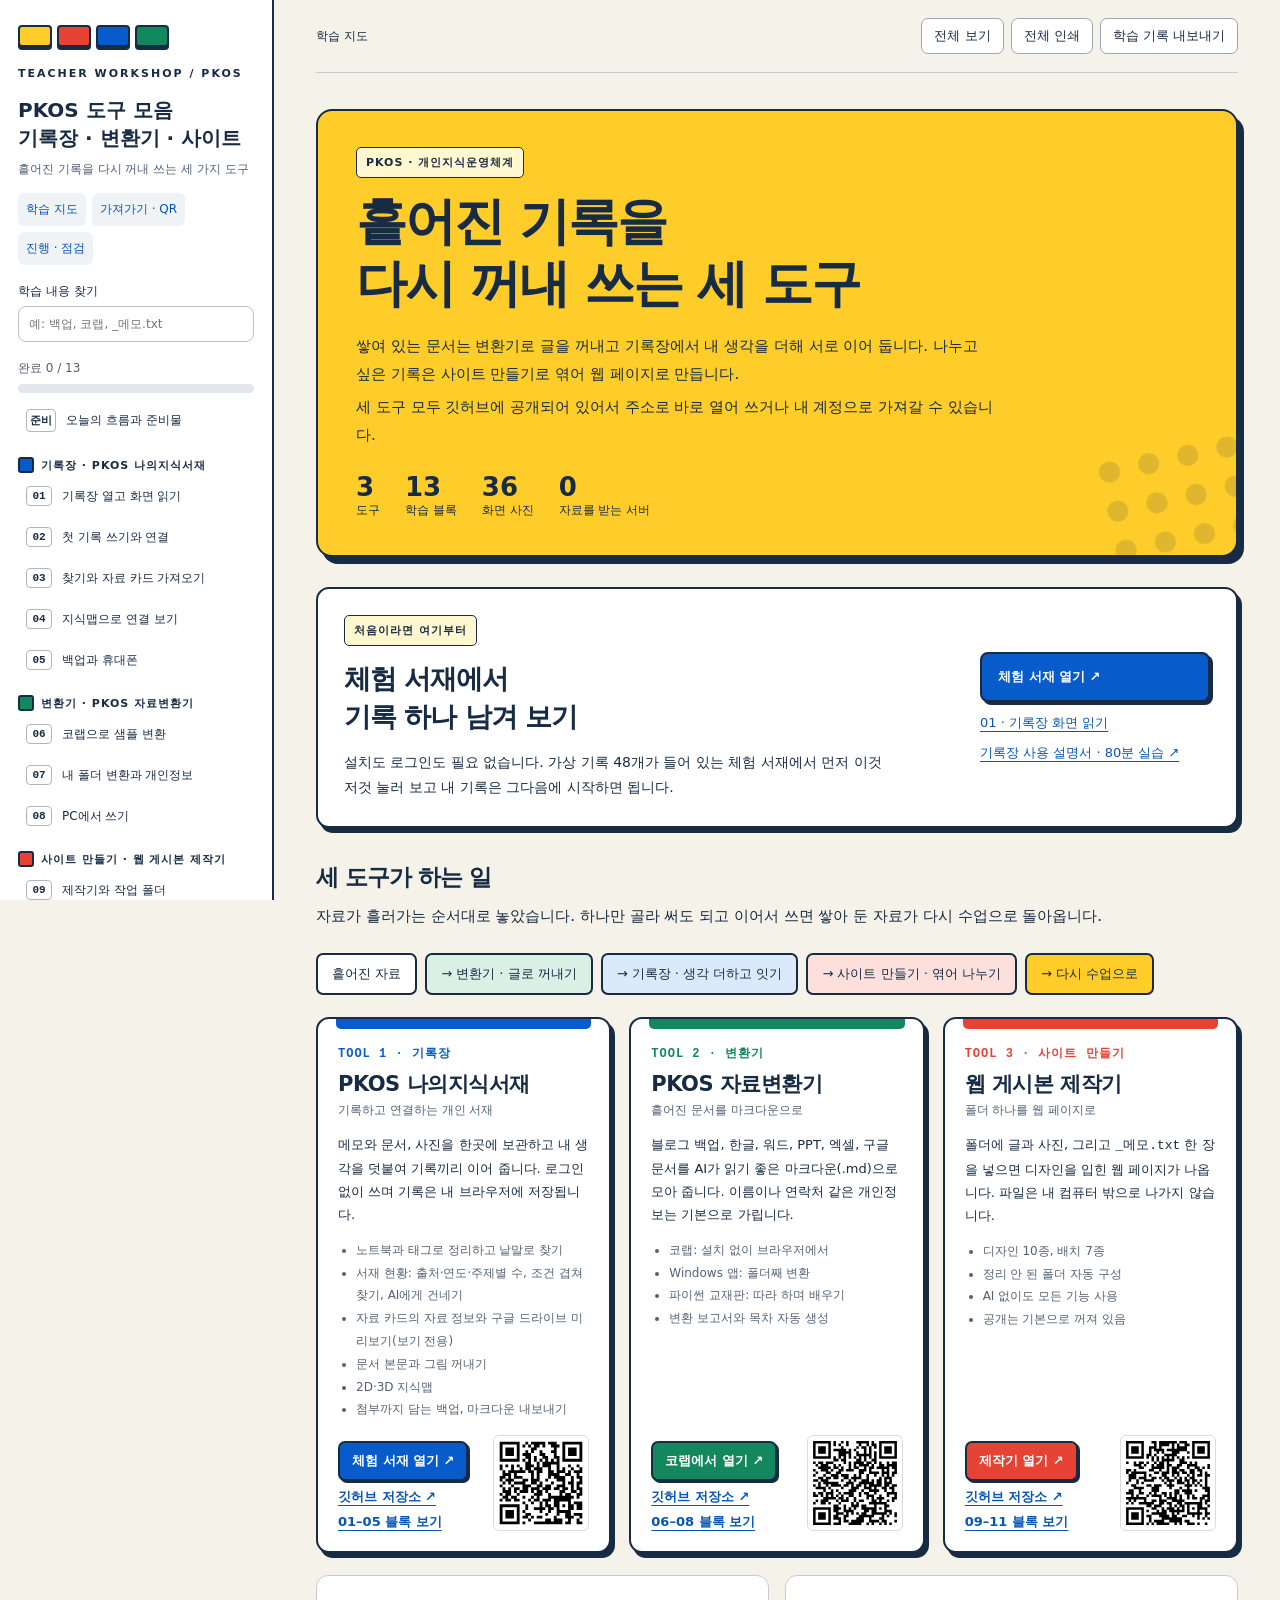
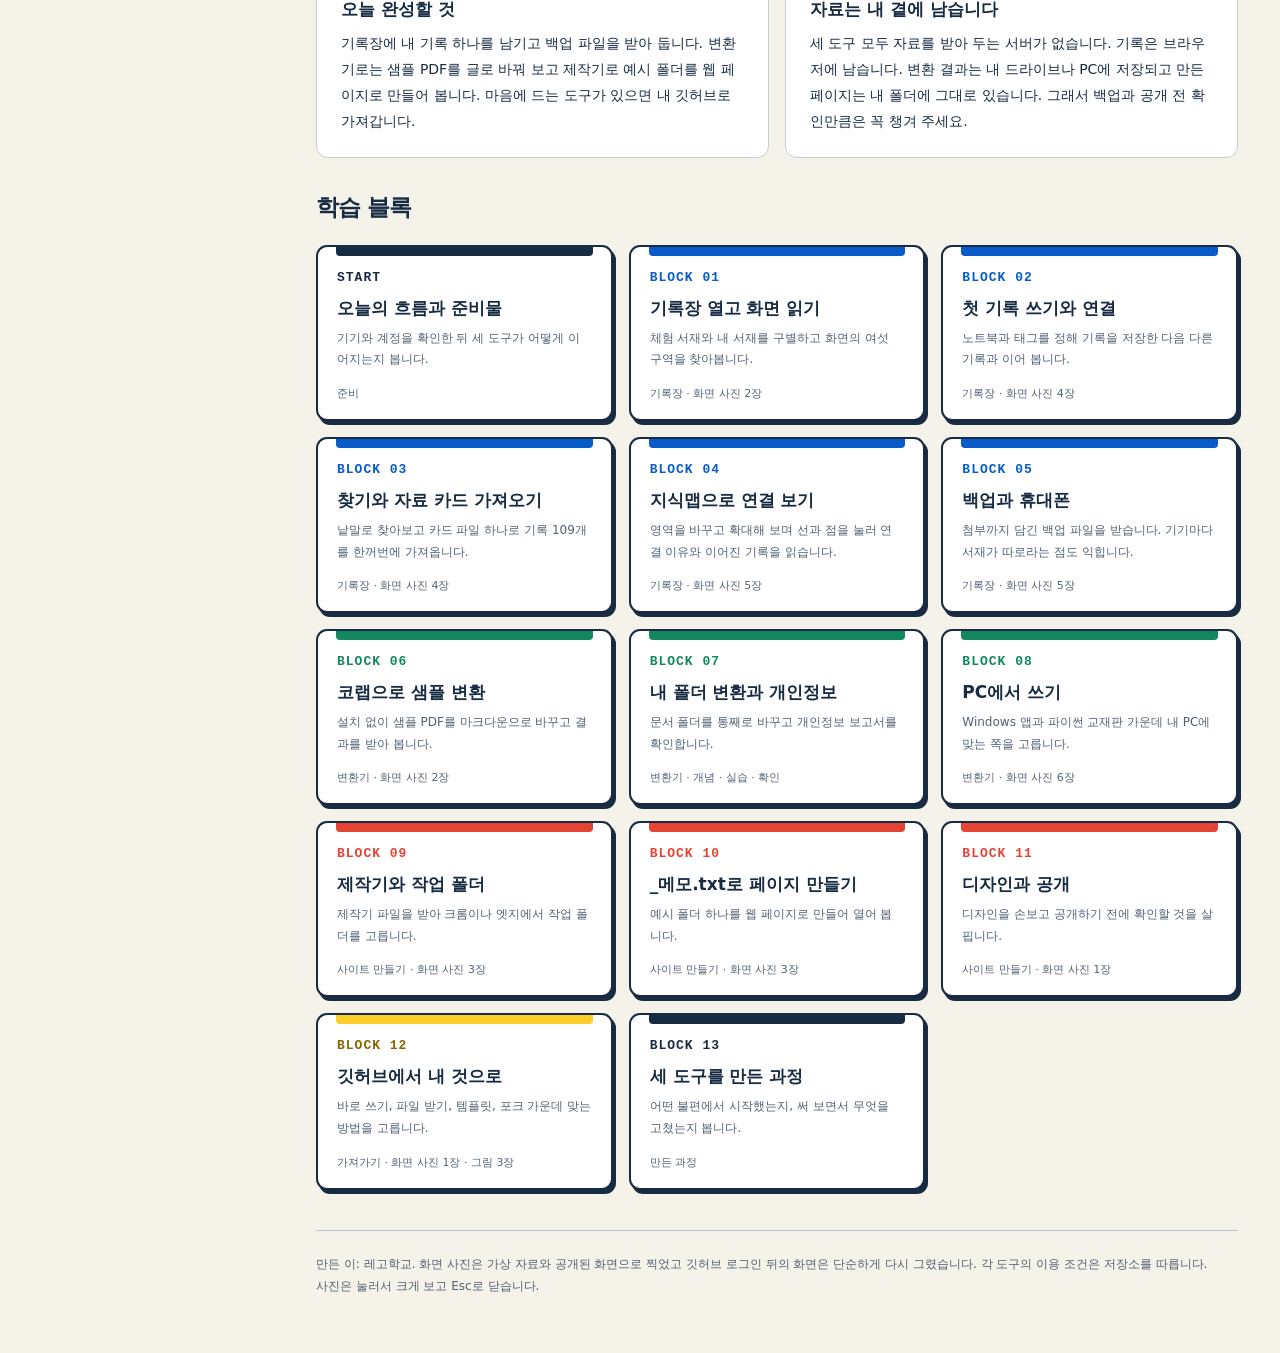
==== commit e20378c0: "기록장 2차 정비에 맞춰 사진 20장과 지식맵 미리 보기 단계 - 기록장 사진을 새 설명서 그림에서 다시 만들고 지도 미리 보기 사진(04-4) 추가, 화면 사진 36장 - 지식맵" ====
--- a/index.html
+++ b/index.html
@@ -54,7 +54,7 @@
       <h1>흩어진 기록을<br>다시 꺼내 쓰는 세 도구</h1>
       <p>쌓여 있는 문서는 변환기로 글을 꺼내고 기록장에서 내 생각을 더해 서로 이어 둡니다. 나누고 싶은 기록은 사이트 만들기로 엮어 웹 페이지로 만듭니다.</p>
       <p>세 도구 모두 깃허브에 공개되어 있어서 주소로 바로 열어 쓰거나 내 계정으로 가져갈 수 있습니다.</p>
-      <div class="stats"><span><b>3</b>도구</span><span><b>13</b>학습 블록</span><span><b>35</b>화면 사진</span><span><b>0</b>자료를 받는 서버</span></div>
+      <div class="stats"><span><b>3</b>도구</span><span><b>13</b>학습 블록</span><span><b>36</b>화면 사진</span><span><b>0</b>자료를 받는 서버</span></div>
     </div>
 
     <div class="beginner">
@@ -98,7 +98,7 @@
       <a class="card" href="#b01" style="--color:var(--blue)"><span class="num">BLOCK 01</span><h3>기록장 열고 화면 읽기</h3><p>체험 서재와 내 서재를 구별하고 화면의 여섯 구역을 찾아봅니다.</p><span class="meta">기록장 · 화면 사진 2장</span></a>
       <a class="card" href="#b02" style="--color:var(--blue)"><span class="num">BLOCK 02</span><h3>첫 기록 쓰기와 연결</h3><p>노트북과 태그를 정해 기록을 저장한 다음 다른 기록과 이어 봅니다.</p><span class="meta">기록장 · 화면 사진 4장</span></a>
       <a class="card" href="#b03" style="--color:var(--blue)"><span class="num">BLOCK 03</span><h3>찾기와 자료 카드 가져오기</h3><p>낱말로 찾아보고 카드 파일 하나로 기록 109개를 한꺼번에 가져옵니다.</p><span class="meta">기록장 · 화면 사진 4장</span></a>
-      <a class="card" href="#b04" style="--color:var(--blue)"><span class="num">BLOCK 04</span><h3>지식맵으로 연결 보기</h3><p>영역을 바꾸고 확대해 보며 선을 눌러 연결된 이유를 읽습니다.</p><span class="meta">기록장 · 화면 사진 4장</span></a>
+      <a class="card" href="#b04" style="--color:var(--blue)"><span class="num">BLOCK 04</span><h3>지식맵으로 연결 보기</h3><p>영역을 바꾸고 확대해 보며 선과 점을 눌러 연결 이유와 이어진 기록을 읽습니다.</p><span class="meta">기록장 · 화면 사진 5장</span></a>
       <a class="card" href="#b05" style="--color:var(--blue)"><span class="num">BLOCK 05</span><h3>백업과 휴대폰</h3><p>첨부까지 담긴 백업 파일을 받습니다. 기기마다 서재가 따로라는 점도 익힙니다.</p><span class="meta">기록장 · 화면 사진 5장</span></a>
       <a class="card" href="#b06" style="--color:var(--green)"><span class="num">BLOCK 06</span><h3>코랩으로 샘플 변환</h3><p>설치 없이 샘플 PDF를 마크다운으로 바꾸고 결과를 받아 봅니다.</p><span class="meta">변환기 · 화면 사진 2장</span></a>
       <a class="card" href="#b07" style="--color:var(--green)"><span class="num">BLOCK 07</span><h3>내 폴더 변환과 개인정보</h3><p>문서 폴더를 통째로 바꾸고 개인정보 보고서를 확인합니다.</p><span class="meta">변환기 · 개념 · 실습 · 확인</span></a>
@@ -163,7 +163,7 @@
       <div class="setupstep"><span class="stepn">2</span><div><h3>노트북과 태그 정하기</h3><p>「노트북 · 태그 · 다시 볼 날짜」를 펼쳐서 노트북은 「수업 연구」로 고르고, 태그 칸에는 <code>질문, 수업 성찰</code>을 적습니다. 태그는 쉼표로 나눕니다.</p></div></div>
       <div class="setupstep"><span class="stepn">3</span><div><h3><code>/</code>로 서식 넣기</h3><p>본문 끝 새 줄에서 <code>/</code>를 치면 「기록에 넣기」 메뉴가 열리고 제목·굵게·목록·표 같은 서식을 고를 수 있습니다. Esc로 닫은 뒤 방금 친 <code>/</code>는 지웁니다.</p></div></div>
       <div class="setupstep"><span class="stepn">4</span><div><h3>다른 기록과 잇기</h3><p>「다른 기록 연결」을 누르고 찾기 칸에 <code>질문</code>을 적습니다. 「좋은 질문은 답을 서두르지 않는다」에 표시한 다음 「연결 저장」을 누르면 됩니다.</p></div></div>
-      <div class="setupstep"><span class="stepn">5</span><div><h3>저장하고 읽기</h3><p>「저장」을 누르면 읽기 화면으로 바뀝니다. 「함께 읽을 기록」 맨 위에 "내가 연결한 기록"이 있습니다. 그 아래로 이어지는 기록은 본문 낱말과 태그가 겹쳐서 서재가 찾아 준 것입니다.</p></div></div>
+      <div class="setupstep"><span class="stepn">5</span><div><h3>저장하고 읽기</h3><p>「저장」을 누르면 읽기 화면으로 바뀝니다. 「함께 읽을 기록」 맨 위에 "내가 연결한 기록"이 있습니다. 그 아래로 이어지는 기록은 서재에서 드물게 나오는 낱말이나 주제 태그가 겹쳐서 서재가 찾아 준 것이고, 줄마다 겹친 낱말이 적혀 있습니다.</p></div></div>
       <div class="photogrid">
         <figure><button class="photobutton" type="button"><img src="img/lib-editor.webp" alt="새 기록 편집 화면" data-number="02-1" loading="lazy"></button><figcaption><span class="photonum">사진 02-1</span>새 기록 편집 화면입니다. ① 제목, ② 본문, ③ 노트북·상태·태그·다시 볼 날짜, ④ 저장 단추입니다.</figcaption></figure>
         <figure><button class="photobutton" type="button"><img src="img/lib-slash.webp" alt="/ 를 치면 열리는 기록에 넣기 메뉴" data-number="02-2" loading="lazy"></button><figcaption><span class="photonum">사진 02-2</span><code>/</code>를 치면 열리는 「기록에 넣기」 메뉴입니다. 방향키로 고르고 Enter로 넣습니다.</figcaption></figure>
@@ -199,19 +199,21 @@
 
   <!-- 04 -->
   <section id="b04" class="lesson view" hidden>
-    <header class="lessonheader" style="--hd:var(--blue)"><span class="blocknum">BLOCK 04 · 기록장</span><h2>지식맵으로 연결 보기</h2><p class="goal">지식맵에서 영역을 바꾸고 확대해 봅니다. 선을 눌러 두 기록이 이어진 이유를 읽습니다.</p></header>
+    <header class="lessonheader" style="--hd:var(--blue)"><span class="blocknum">BLOCK 04 · 기록장</span><h2>지식맵으로 연결 보기</h2><p class="goal">지식맵에서 영역을 바꾸고 확대해 봅니다. 선을 눌러 두 기록이 이어진 이유를 읽고, 점을 눌러 이어진 기록을 따라갑니다.</p></header>
     <div class="content">
       <p>지식맵의 점은 기록 하나, 선은 두 기록 사이의 연결입니다. 점 색은 영역(가장 위 노트북)을 나타내고 같은 묶음에 든 기록끼리 가까이 모입니다. 점 사이의 거리는 연결 규칙으로 계산한 배치입니다. 의미가 얼마나 가까운지를 잰 값은 아닙니다.</p>
       <div class="setupstep"><span class="stepn">1</span><div><h3>지식맵 열기</h3><p>왼쪽 「지식맵」을 누릅니다. 위쪽에서 지도에 올릴 기록 수(처음에는 500개)와 고르는 기준, 영역을 정할 수 있습니다.</p></div></div>
       <div class="setupstep"><span class="stepn">2</span><div><h3>영역 바꾸기</h3><p>「영역」을 「수업」으로 바꾸면 수업 영역의 묶음 4개가 서로 다른 색으로 다시 칠해집니다.</p></div></div>
       <div class="setupstep"><span class="stepn">3</span><div><h3>확대하고 움직이기</h3><p>무리 위에서 마우스 휠을 굴리면 확대되면서 기록 제목이 보입니다. 빈 곳을 끌면 지도가 움직이고 「전체 보기」를 누르면 처음 크기로 돌아옵니다. 휴대폰에서는 두 손가락으로 벌리면 됩니다.</p></div></div>
       <div class="setupstep"><span class="stepn">4</span><div><h3>선을 눌러 이유 읽기</h3><p>점과 점 사이의 선을 누르면 「이 기록들이 연결된 이유」 창이 열립니다. 겹친 낱말, 같은 태그와 노트북, 직접 연결 여부, 그리고 점수가 나옵니다.</p></div></div>
-      <div class="setupstep"><span class="stepn">5</span><div><h3>3D로 돌려 보기</h3><p>「3D 입체 지도」를 누르고 빈 곳을 끌어 돌려 봅니다. 3D 지도는 기록을 500개까지 그립니다.</p></div></div>
+      <div class="setupstep"><span class="stepn">5</span><div><h3>점을 눌러 미리 보기</h3><p>점 하나를 누르면 지도 오른쪽에 그 기록의 미리 보기가 열리고, 이 지도에서 이어진 기록과 연결 이유가 보입니다. 이어진 기록을 누르면 미리 보기가 그 기록으로 바뀌어 지도를 떠나지 않고 따라갈 수 있습니다. 「이웃만 보기」는 그 기록과 이웃만 남겨 확대하고, 「읽기」는 기록을 엽니다.</p></div></div>
+      <div class="setupstep"><span class="stepn">6</span><div><h3>3D로 돌려 보기</h3><p>「3D 입체 지도」를 누르고 빈 곳을 끌어 돌려 봅니다. 3D 지도는 기록을 500개까지 그립니다.</p></div></div>
       <div class="photogrid">
         <figure><button class="photobutton" type="button"><img src="img/lib-map.webp" alt="지식맵 첫 화면" data-number="04-1" loading="lazy"></button><figcaption><span class="photonum">사진 04-1</span>지식맵 첫 화면입니다. ① 2D·3D 전환, ② 올릴 기록, ③ 색 범례, ④ 지도에서 찾기, ⑤ 확대·축소입니다.</figcaption></figure>
         <figure><button class="photobutton" type="button"><img src="img/lib-map-topic.webp" alt="영역을 수업으로 고른 지도" data-number="04-2" loading="lazy"></button><figcaption><span class="photonum">사진 04-2</span>영역을 「수업」으로 고른 지도입니다. 묶음마다 색이 다릅니다.</figcaption></figure>
         <figure><button class="photobutton" type="button"><img src="img/lib-map-edge.webp" alt="선을 눌러 연 연결 이유 창" data-number="04-3" loading="lazy"></button><figcaption><span class="photonum">사진 04-3</span>선을 눌러 연 「이 기록들이 연결된 이유」 창입니다.</figcaption></figure>
-        <figure><button class="photobutton" type="button"><img src="img/lib-map-3d.webp" alt="3D 입체 지도" data-number="04-4" loading="lazy"></button><figcaption><span class="photonum">사진 04-4</span>3D 입체 지도입니다. 끌어서 돌려 보고 점을 누르면 그 기록이 열립니다.</figcaption></figure>
+        <figure><button class="photobutton" type="button"><img src="img/lib-map-peek.webp" alt="점을 눌러 연 미리 보기" data-number="04-4" loading="lazy"></button><figcaption><span class="photonum">사진 04-4</span>점을 눌러 연 미리 보기입니다. ① 고른 기록, ② 「읽기」, ③ 「이웃만 보기」입니다.</figcaption></figure>
+        <figure><button class="photobutton" type="button"><img src="img/lib-map-3d.webp" alt="3D 입체 지도" data-number="04-5" loading="lazy"></button><figcaption><span class="photonum">사진 04-5</span>3D 입체 지도입니다. 끌어서 돌려 보고 점을 누르면 미리 보기가 열립니다.</figcaption></figure>
       </div>
       <aside class="callout"><h3>지도가 느릴 때</h3><p>기록이 수천 개라면 「기록 수」를 500개 이하로 줄이거나 영역 하나만 골라 보세요. 지도 아래 「지도에 있는 기록 목록으로 찾기」를 펼치면 지도에 오른 기록을 글 목록으로도 볼 수 있습니다.</p></aside>
     </div>
@@ -480,7 +482,7 @@
         <li><time>2026.09.28</time><span>기록장을 다시 설계해 서버 없이 브라우저에 저장하는 나의지식서재를 열었습니다.</span></li>
         <li><time>2026.10.01</time><span>드라이브 자료 사본 7,203개를 카드 5,087장으로 넣어 직접 써 보면서 지식맵과 속도를 고쳤습니다.</span></li>
         <li><time>2026.10.02</time><span>사용 설명서와 실습 카드를 만들었습니다. 세 도구도 깃허브에서 가져갈 수 있게 정리했습니다.</span></li>
-        <li><time>2026.10.05</time><span>연수 뒤 기록장을 정비했습니다. 「서재 현황」과 조건 찾기를 넣고, 문서 카드 5,000장에 본문 앞부분을 채웠고(스캔한 PDF 193개는 Windows 글자 인식으로 따로 읽음), 카드 안 구글 드라이브 미리보기는 보기 전용으로 두었습니다. 자료변환기는 읽지 못하던 워드·PPT 일부와 .odt, XML로 저장한 한글 문서를 읽게 고쳤습니다.</span></li>
+        <li><time>2026.10.05</time><span>연수 뒤 기록장을 정비했습니다. 「서재 현황」과 조건 찾기를 넣고, 문서 카드 5,000장에 본문 앞부분을 채웠고(스캔한 PDF 193개는 Windows 글자 인식으로 따로 읽음), 카드 안 구글 드라이브 미리보기는 보기 전용으로 두었습니다. 자료변환기는 읽지 못하던 워드·PPT 일부와 .odt, XML로 저장한 한글 문서를 읽게 고쳤습니다. 이어서 「함께 읽을 기록」과 지식맵 연결을 드문 낱말 기준으로 바꾸고, 드라이브 여러 곳에 있는 같은 문서를 목록에서 한 줄로 묶고, 지도에서 점을 누르면 미리 보기가 열리게 했습니다.</span></li>
       </ol>
       <h3>써 보며 고친 것</h3>
       <ul>
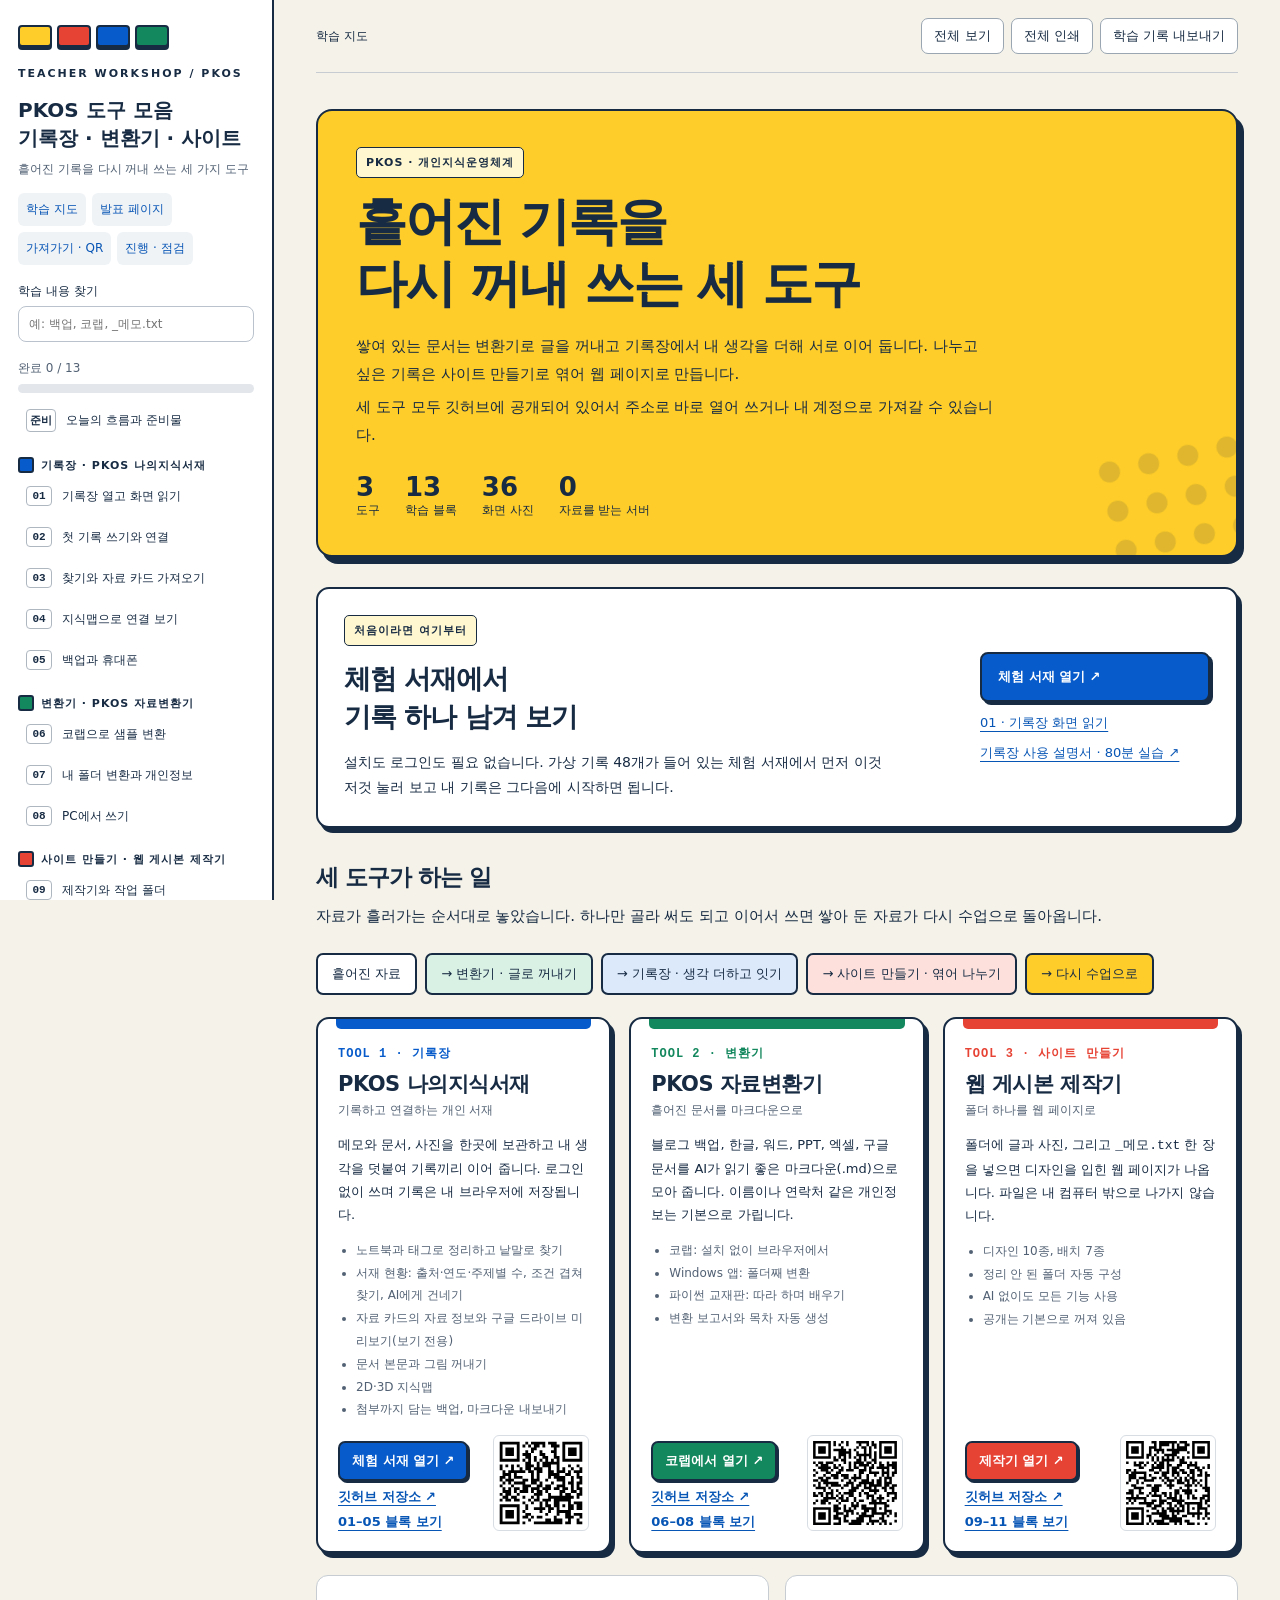
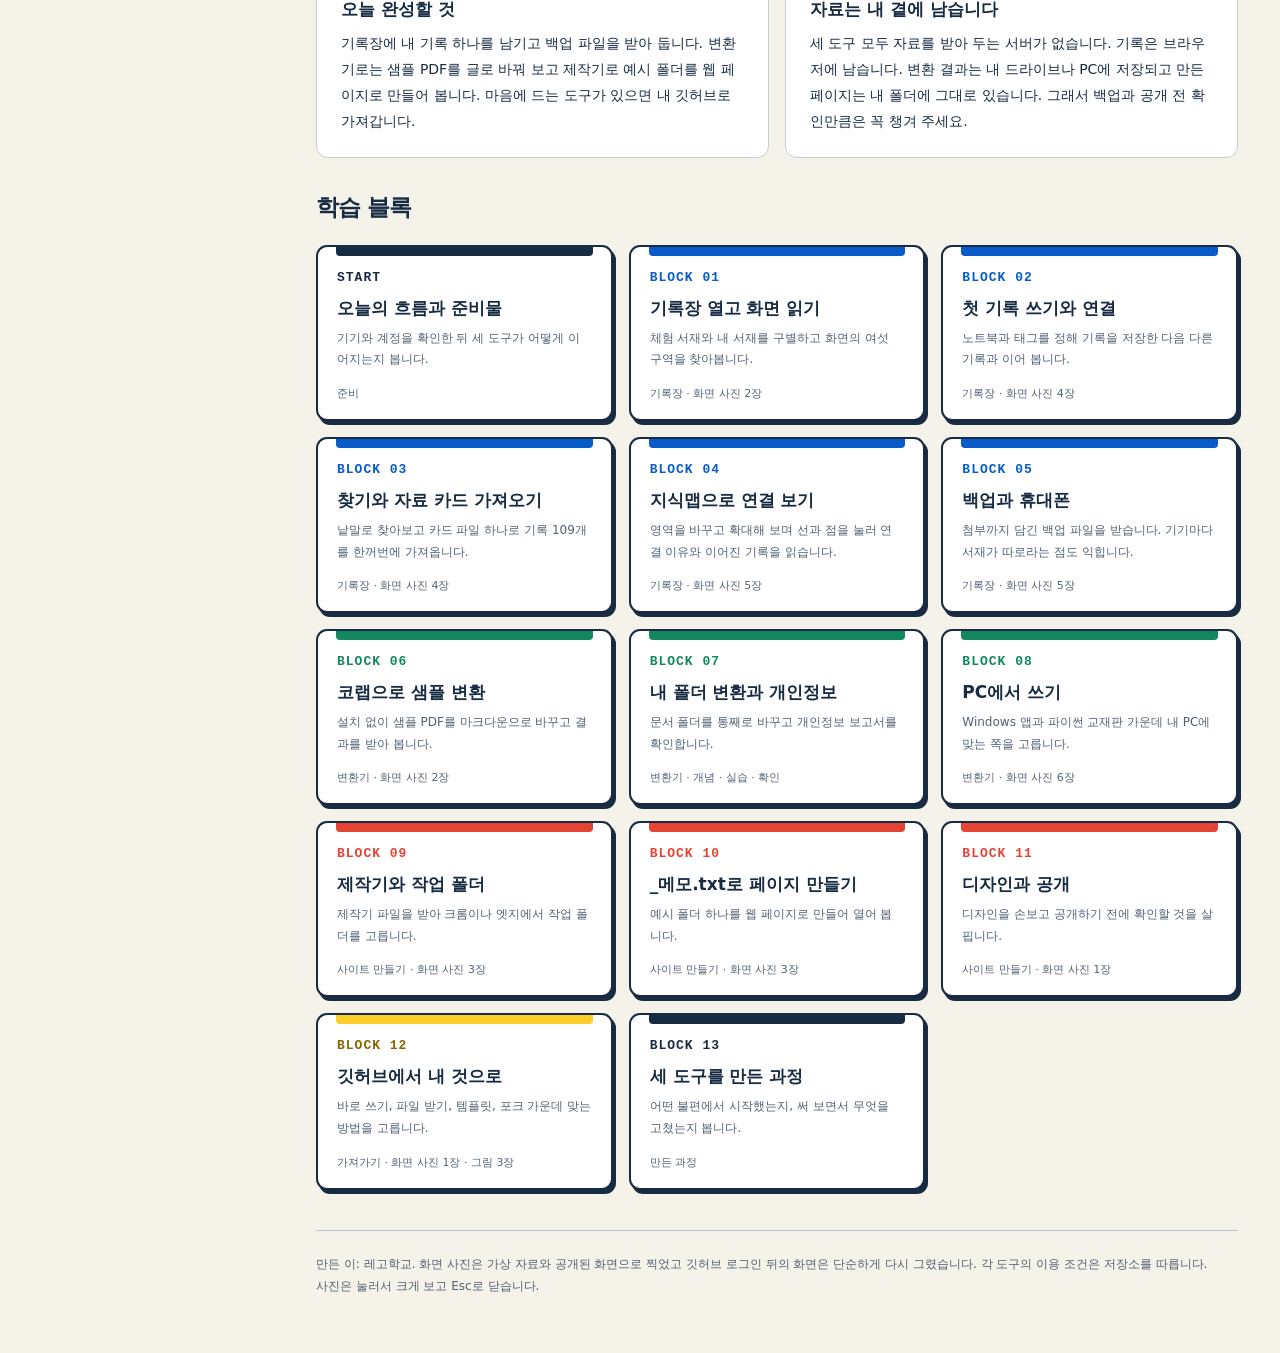
==== commit cb2afa97: "변환기 v0.1.1 안내와 발표 페이지 최신본 게시 Co-Authored-By: Codex <noreply@openai.com>" ====
--- a/index.html
+++ b/index.html
@@ -17,7 +17,7 @@
   <div class="eyebrow">TEACHER WORKSHOP / PKOS</div>
   <div class="brand">PKOS 도구 모음<br>기록장 · 변환기 · 사이트</div>
   <p class="brandsub">흩어진 기록을 다시 꺼내 쓰는 세 가지 도구</p>
-  <div class="navtop"><a href="#home">학습 지도</a><a href="#qr">가져가기 · QR</a><a href="#review">진행 · 점검</a></div>
+  <div class="navtop"><a href="#home">학습 지도</a><a href="presentation/">발표 페이지</a><a href="#qr">가져가기 · QR</a><a href="#review">진행 · 점검</a></div>
   <label class="search">학습 내용 찾기<input id="search" type="search" placeholder="예: 백업, 코랩, _메모.txt" autocomplete="off"></label>
   <div class="progresslabel" id="progresslabel">완료 0 / 13</div>
   <div class="progress" aria-hidden="true"><div id="progressbar"></div></div>
@@ -160,9 +160,9 @@
       <div class="setupstep"><span class="stepn">1</span><div><h3>새 기록 쓰기</h3><p>왼쪽 「새 기록」을 누르고 제목에 <code>오늘 수업에서 남은 질문</code>을, 본문에는 아래 두 줄을 적습니다.</p></div></div>
       <div class="codebox"><div class="codehead"><span>본문에 적을 내용</span><button class="copy" type="button">복사</button></div><pre><code>모둠 토론 뒤에 "왜 그렇게 생각했니?"라고 물었더니 세 모둠이 근거를 다시 찾았다.
 다음 시간에는 근거 문장을 먼저 고르게 한다.</code></pre></div>
-      <div class="setupstep"><span class="stepn">2</span><div><h3>노트북과 태그 정하기</h3><p>「노트북 · 태그 · 다시 볼 날짜」를 펼쳐서 노트북은 「수업 연구」로 고르고, 태그 칸에는 <code>질문, 수업 성찰</code>을 적습니다. 태그는 쉼표로 나눕니다.</p></div></div>
+      <div class="setupstep"><span class="stepn">2</span><div><h3>노트북과 태그 정하기</h3><p>「노트북 · 태그 · 다시 볼 날짜」를 펼쳐서 노트북은 「수업 연구」로 고르고, 태그 칸에는 <code>질문, 수업 성찰</code>을 적습니다. 태그는 쉼표로 나눕니다. 태그 칸 아래에 이 글과 비슷한 기록에 붙은 태그가 제안되고, 누르면 태그 칸에 더해집니다.</p></div></div>
       <div class="setupstep"><span class="stepn">3</span><div><h3><code>/</code>로 서식 넣기</h3><p>본문 끝 새 줄에서 <code>/</code>를 치면 「기록에 넣기」 메뉴가 열리고 제목·굵게·목록·표 같은 서식을 고를 수 있습니다. Esc로 닫은 뒤 방금 친 <code>/</code>는 지웁니다.</p></div></div>
-      <div class="setupstep"><span class="stepn">4</span><div><h3>다른 기록과 잇기</h3><p>「다른 기록 연결」을 누르고 찾기 칸에 <code>질문</code>을 적습니다. 「좋은 질문은 답을 서두르지 않는다」에 표시한 다음 「연결 저장」을 누르면 됩니다.</p></div></div>
+      <div class="setupstep"><span class="stepn">4</span><div><h3>다른 기록과 잇기</h3><p>「다른 기록 연결」을 누르고 찾기 칸에 <code>질문</code>을 적습니다. 「좋은 질문은 답을 서두르지 않는다」에 표시한 다음 「연결 저장」을 누르면 됩니다. 찾기 칸을 비워 두면 지금 쓰는 글과 낱말이 겹치는 기록이 먼저 보입니다.</p></div></div>
       <div class="setupstep"><span class="stepn">5</span><div><h3>저장하고 읽기</h3><p>「저장」을 누르면 읽기 화면으로 바뀝니다. 「함께 읽을 기록」 맨 위에 "내가 연결한 기록"이 있습니다. 그 아래로 이어지는 기록은 서재에서 드물게 나오는 낱말이나 주제 태그가 겹쳐서 서재가 찾아 준 것이고, 줄마다 겹친 낱말이 적혀 있습니다.</p></div></div>
       <div class="photogrid">
         <figure><button class="photobutton" type="button"><img src="img/lib-editor.webp" alt="새 기록 편집 화면" data-number="02-1" loading="lazy"></button><figcaption><span class="photonum">사진 02-1</span>새 기록 편집 화면입니다. ① 제목, ② 본문, ③ 노트북·상태·태그·다시 볼 날짜, ④ 저장 단추입니다.</figcaption></figure>
@@ -310,12 +310,12 @@
       <p>코랩이 낯설거나 PC에 있는 폴더를 바로 변환하고 싶을 때 씁니다. Windows 앱은 창에서 단추를 눌러 가며 쓰고 교재판은 따라 하는 실습 교재와 함께 씁니다.</p>
       <div class="oschoices" role="group" aria-label="PC 변환 방법 고르기"><button type="button" data-os="app" aria-pressed="true">Windows 앱</button><button type="button" data-os="py" aria-pressed="false">파이썬 교재판</button></div>
       <div class="ospanel" data-os-panel="app">
-        <div class="setupstep"><span class="stepn">1</span><div><h3>ZIP 받기</h3><p><a href="https://github.com/legoschool/pkos-fileconverter/releases/tag/v0.1.0" target="_blank" rel="noopener">릴리스 페이지</a>의 Assets에서 <code>PKOS-Windows-v0.1.0.zip</code>(약 48MB)을 받습니다. 파이썬이 실행 파일 안에 들어 있어서 따로 설치하지 않아도 됩니다.</p></div></div>
+        <div class="setupstep"><span class="stepn">1</span><div><h3>ZIP 받기</h3><p><a href="https://github.com/legoschool/pkos-fileconverter/releases/tag/v0.1.1" target="_blank" rel="noopener">릴리스 페이지</a>의 Assets에서 <code>PKOS-Windows-v0.1.1.zip</code>(약 48MB)을 받습니다. 파이썬이 실행 파일 안에 들어 있어서 따로 설치하지 않아도 됩니다.</p></div></div>
         <div class="setupstep"><span class="stepn">2</span><div><h3>모두 압축 풀기</h3><p>ZIP 파일을 오른쪽 단추로 눌러 「모두 압축 풀기」를 합니다. ZIP 안에서 바로 실행하지는 마세요.</p></div></div>
         <div class="setupstep"><span class="stepn">3</span><div><h3>PKOS.exe 실행</h3><p>PKOS 폴더 안의 <code>PKOS.exe</code>를 두 번 누르고 「샘플로 테스트」부터 눌러 봅니다.</p></div></div>
         <div class="setupstep"><span class="stepn">4</span><div><h3>내 폴더 변환</h3><p>원본 경로를 붙여 넣고 결과 폴더를 고른 다음 변환을 시작합니다. 진행 상태 보기, 중지, 결과 미리보기, 폴더 열기를 쓸 수 있습니다. 원본이 구글 드라이브에 있으면 그 폴더를 「오프라인으로 사용」으로 둔 뒤 변환합니다(<a href="#start">준비</a>).</p></div></div>
-        <div class="photogrid one"><figure><button class="photobutton" type="button"><img src="img/conv-release.webp" alt="자료변환기 v0.1.0 릴리스 페이지" data-number="08-1" loading="lazy"></button><figcaption><span class="photonum">사진 08-1</span>자료변환기 v0.1.0 릴리스 페이지입니다. 아래쪽 Assets에서 Windows ZIP을 받습니다.</figcaption></figure></div>
-        <aside class="callout warn"><h3>실행이 막히면 보안 설정은 그대로 두세요</h3><p>Windows 64비트용 초기판입니다. 만든 PC에서는 앱 제어 정책 때문에 EXE 실행 확인을 끝내지 못했습니다. 실행이 차단되면 코랩(06장)을 쓰거나 관리자에게 문의하세요. 블로그 PDF를 글별로 나누는 일과 구글 문서 변환은 코랩에서 합니다.</p></aside>
+        <div class="photogrid one"><figure><button class="photobutton" type="button"><img src="img/conv-release.webp" alt="자료변환기 v0.1.1 릴리스 페이지" data-number="08-1" loading="lazy"></button><figcaption><span class="photonum">사진 08-1</span>자료변환기 v0.1.1 릴리스 페이지입니다. 아래쪽 Assets에서 Windows ZIP을 받습니다.</figcaption></figure></div>
+        <aside class="callout warn"><h3>실행이 막히면 보안 설정은 그대로 두세요</h3><p>Windows 64비트용입니다. v0.1.1은 PDF 샘플과 ODT 변환, 개인정보 가리기를 확인했습니다. 실행이 차단되면 코랩(06장)을 쓰거나 관리자에게 문의하세요. 블로그 PDF를 글별로 나누는 일과 구글 문서 변환은 코랩에서 합니다.</p></aside>
       </div>
       <div class="ospanel" data-os-panel="py" hidden>
         <p>파이썬이 설치된 Windows PC에서 씁니다. <a href="https://legoschool.github.io/pkos-textbook/" target="_blank" rel="noopener">자료변환기 실습 교재</a>가 설치부터 변환까지 15블록으로 차근차근 안내합니다.</p>
@@ -482,7 +482,8 @@
         <li><time>2026.09.28</time><span>기록장을 다시 설계해 서버 없이 브라우저에 저장하는 나의지식서재를 열었습니다.</span></li>
         <li><time>2026.10.01</time><span>드라이브 자료 사본 7,203개를 카드 5,087장으로 넣어 직접 써 보면서 지식맵과 속도를 고쳤습니다.</span></li>
         <li><time>2026.10.02</time><span>사용 설명서와 실습 카드를 만들었습니다. 세 도구도 깃허브에서 가져갈 수 있게 정리했습니다.</span></li>
-        <li><time>2026.10.05</time><span>연수 뒤 기록장을 정비했습니다. 「서재 현황」과 조건 찾기를 넣고, 문서 카드 5,000장에 본문 앞부분을 채웠고(스캔한 PDF 193개는 Windows 글자 인식으로 따로 읽음), 카드 안 구글 드라이브 미리보기는 보기 전용으로 두었습니다. 자료변환기는 읽지 못하던 워드·PPT 일부와 .odt, XML로 저장한 한글 문서를 읽게 고쳤습니다. 이어서 「함께 읽을 기록」과 지식맵 연결을 드문 낱말 기준으로 바꾸고, 드라이브 여러 곳에 있는 같은 문서를 목록에서 한 줄로 묶고, 지도에서 점을 누르면 미리 보기가 열리게 했습니다.</span></li>
+        <li><time>2026.10.05</time><span>연수 뒤 기록장을 정비했습니다. 「서재 현황」과 조건 찾기를 넣고, 문서 카드 5,000장에 본문 앞부분을 채웠고(스캔한 PDF 193개는 Windows 글자 인식으로 따로 읽음), 카드 안 구글 드라이브 미리보기는 보기 전용으로 두었습니다. 자료변환기는 읽지 못하던 워드·PPT 일부와 .odt, XML로 저장한 한글 문서를 읽게 고쳤습니다. 이어서 「함께 읽을 기록」과 지식맵 연결을 드문 낱말 기준으로 바꾸고, 드라이브 여러 곳에 있는 같은 문서를 목록에서 한 줄로 묶고, 지도에서 점을 누르면 미리 보기가 열리게 했습니다. 기록 연결 창과 태그 칸은 지금 쓰는 글과 비슷한 기록과 그 태그를 먼저 보여 줍니다.</span></li>
+        <li><time>2026.10.06</time><span>자료변환기 Windows v0.1.1에 최신 문서 읽기와 주민등록번호 가림 수정을 담았습니다.</span></li>
       </ol>
       <h3>써 보며 고친 것</h3>
       <ul>
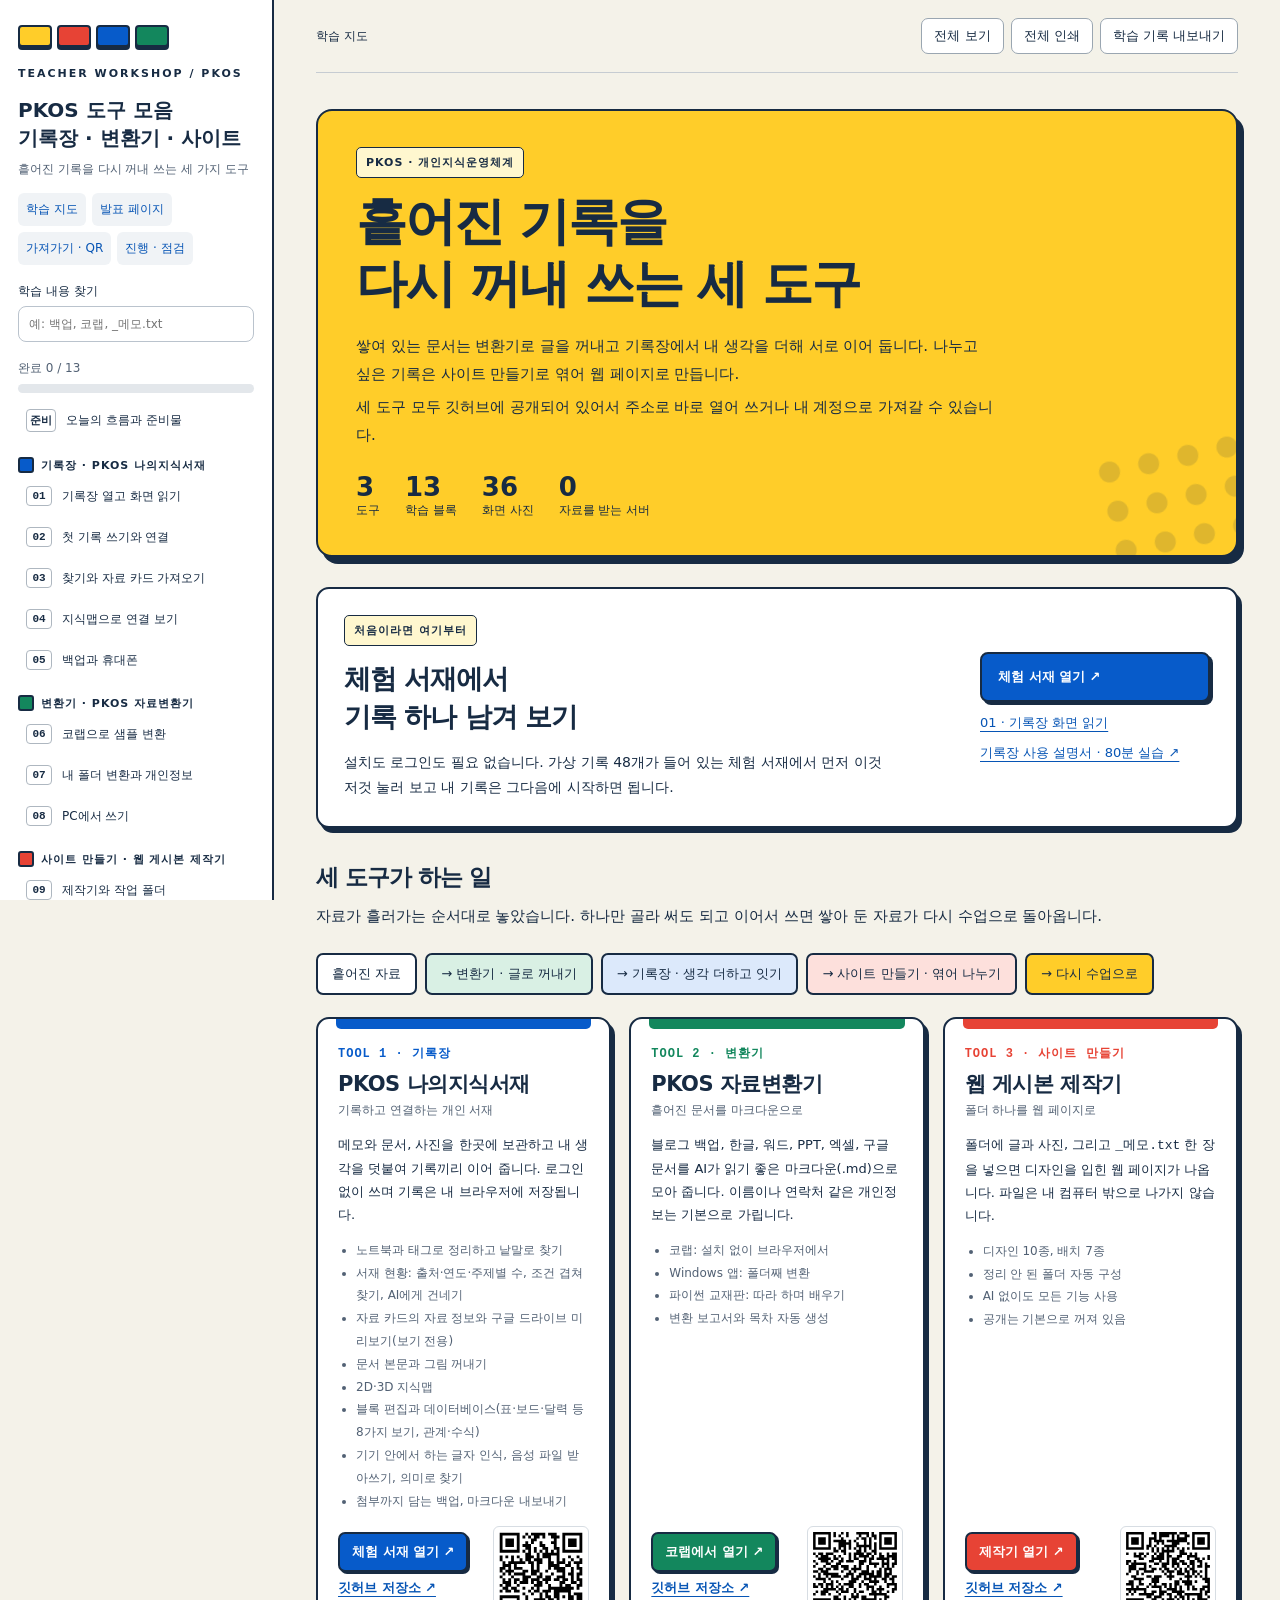
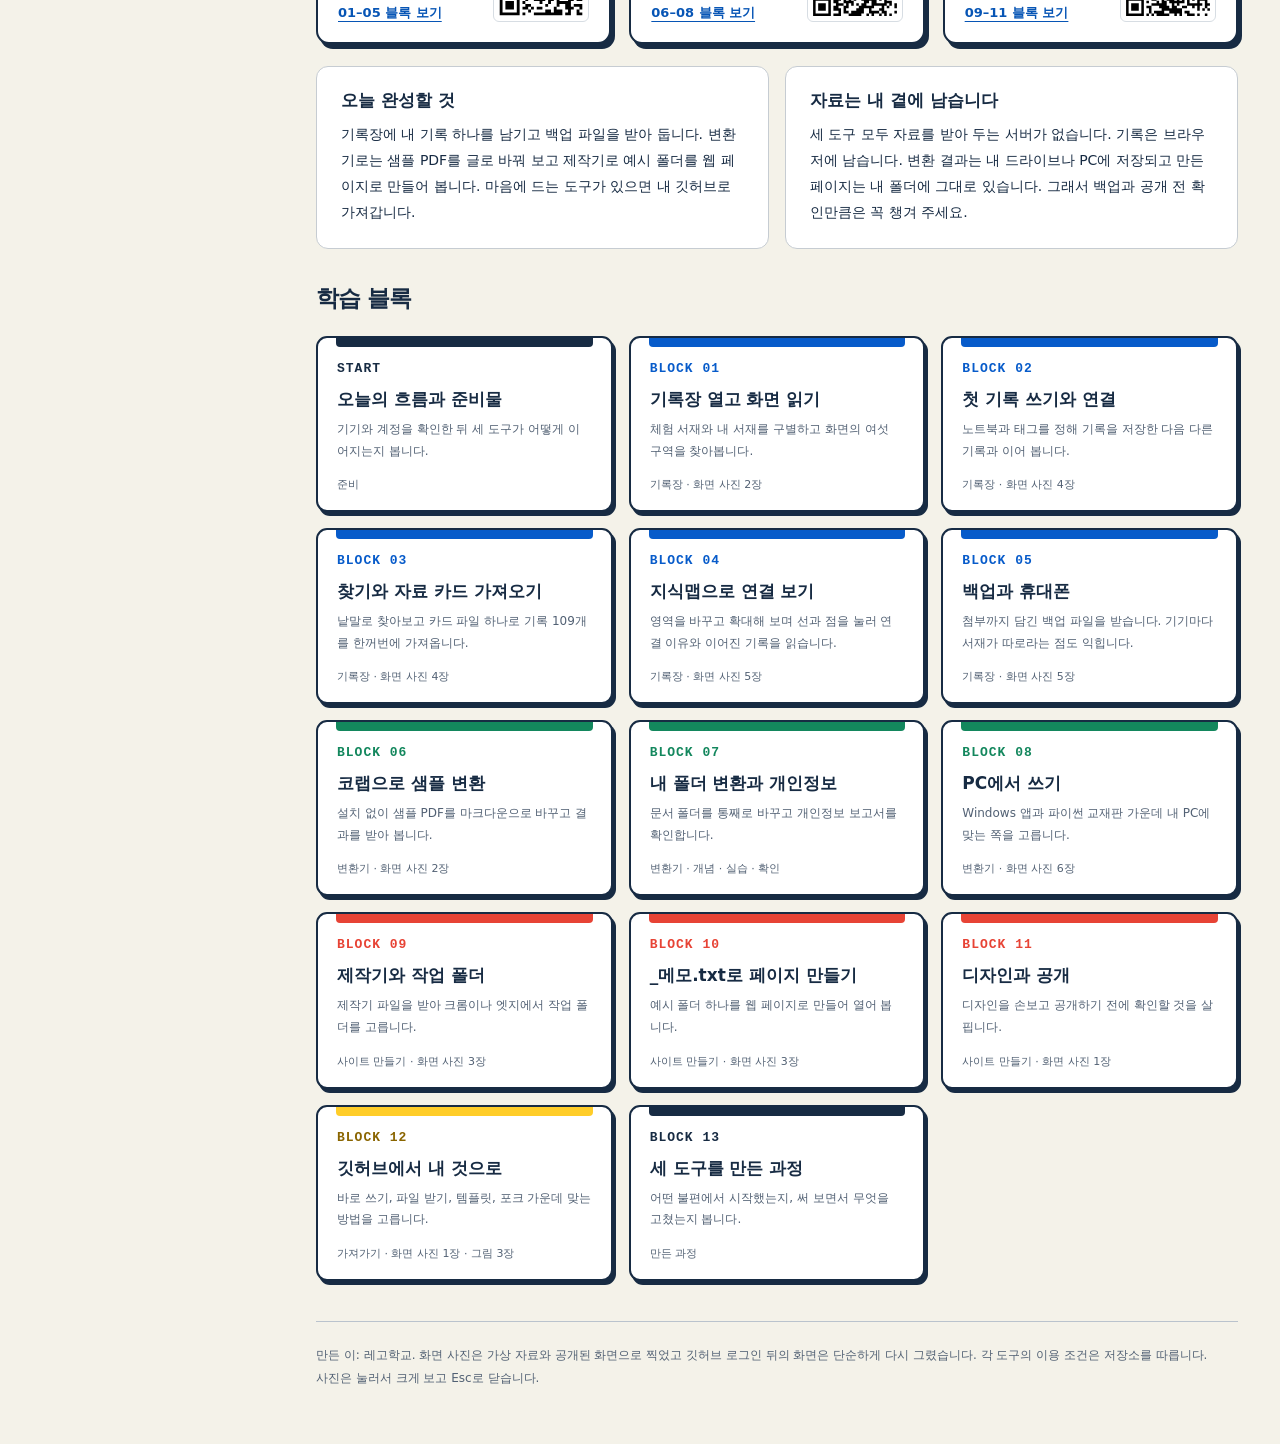
==== commit cfed0d20: "기록장 사진을 v34 화면으로 다시 만들고 블록 편집·데이터베이스 소개 더하기 - 설명서 그림에서 기록장 사진 22장을 다시 만듦(블록 편집·데이터베이스 사진 2장 새로) - 기록" ====
--- a/index.html
+++ b/index.html
@@ -70,7 +70,7 @@
       <article class="tool" style="--color:var(--blue)">
         <span class="kind">TOOL 1 · 기록장</span><h3>PKOS 나의지식서재</h3><p class="alias">기록하고 연결하는 개인 서재</p>
         <p>메모와 문서, 사진을 한곳에 보관하고 내 생각을 덧붙여 기록끼리 이어 줍니다. 로그인 없이 쓰며 기록은 내 브라우저에 저장됩니다.</p>
-        <ul><li>노트북과 태그로 정리하고 낱말로 찾기</li><li>서재 현황: 출처·연도·주제별 수, 조건 겹쳐 찾기, AI에게 건네기</li><li>자료 카드의 자료 정보와 구글 드라이브 미리보기(보기 전용)</li><li>문서 본문과 그림 꺼내기</li><li>2D·3D 지식맵</li><li>첨부까지 담는 백업, 마크다운 내보내기</li></ul>
+        <ul><li>노트북과 태그로 정리하고 낱말로 찾기</li><li>서재 현황: 출처·연도·주제별 수, 조건 겹쳐 찾기, AI에게 건네기</li><li>자료 카드의 자료 정보와 구글 드라이브 미리보기(보기 전용)</li><li>문서 본문과 그림 꺼내기</li><li>2D·3D 지식맵</li><li>블록 편집과 데이터베이스(표·보드·달력 등 8가지 보기, 관계·수식)</li><li>기기 안에서 하는 글자 인식, 음성 파일 받아쓰기, 의미로 찾기</li><li>첨부까지 담는 백업, 마크다운 내보내기</li></ul>
         <div class="toolfoot"><div class="toolbtns"><a class="toolopen" href="https://legoschool.github.io/pkos-library/?demo=1" target="_blank" rel="noopener">체험 서재 열기 ↗</a><a href="https://github.com/legoschool/pkos-library" target="_blank" rel="noopener">깃허브 저장소 ↗</a><a href="#b01">01–05 블록 보기</a></div><img src="qr/lib-repo.svg" alt="기록장 깃허브 저장소 QR 코드" width="96" height="96"></div>
       </article>
       <article class="tool" style="--color:var(--green)">
@@ -239,7 +239,12 @@
         <figure><button class="photobutton tall" type="button"><img src="img/lib-phone-map.webp" alt="휴대폰의 지식맵" data-number="05-4" loading="lazy"></button><figcaption><span class="photonum">사진 05-4</span>휴대폰에서 본 지식맵입니다. 두 손가락으로 확대합니다.</figcaption></figure>
         <figure><button class="photobutton tall" type="button"><img src="img/lib-reset.webp" alt="체험 서재 되돌리기 확인 창" data-number="05-5" loading="lazy"></button><figcaption><span class="photonum">사진 05-5</span>체험 서재 되돌리기 확인 창입니다. 내 서재는 바뀌지 않습니다.</figcaption></figure>
       </div>
-      <aside class="callout warn"><h3>휴대폰과 PC는 저절로 맞춰지지 않습니다</h3><p>이 서재는 기록을 서버에 두지 않기 때문에 기기를 옮길 때마다 백업 파일을 내보내고 가져와야 합니다. 카드 파일을 가져왔거나 노트북을 크게 바꾼 날에는 한 번씩 내보내 두면 안심입니다.</p></aside>
+      <aside class="callout warn"><h3>휴대폰과 PC는 저절로 맞춰지지 않습니다</h3><p>이 서재는 기록을 서버에 두지 않기 때문에 기기를 옮길 때마다 백업 파일을 내보내고 가져와야 합니다. 카드 파일을 가져왔거나 노트북을 크게 바꾼 날에는 한 번씩 내보내 두면 안심입니다.</p></aside>
+      <aside class="callout"><h3>시간이 남으면: 블록 편집과 데이터베이스</h3><p>기록을 쓰는 화면에서 「블록으로 편집」을 누르면 문단이 블록으로 나뉘어 끌어서 옮기고, 빈 블록에서 <code>/</code>를 쳐 표·접기·콜아웃을 넣습니다. 왼쪽 「새 데이터베이스」는 표를 만들어 보드·달력·타임라인으로 바꿔 보고, 관계와 수식으로 다른 표의 값을 더합니다. 글자 인식, 음성 파일 받아쓰기, 의미로 찾기까지 순서와 화면은 <a href="https://legoschool.github.io/pkos-library/manual/#new-tools" target="_blank" rel="noopener">사용 설명서의 「블록 편집과 데이터베이스」</a>에 있습니다.</p></aside>
+      <div class="photogrid">
+        <figure><button class="photobutton" type="button"><img src="img/lib-blocks.webp" alt="블록으로 나뉜 편집 화면" data-number="05-6" loading="lazy"></button><figcaption><span class="photonum">사진 05-6</span>「블록으로 편집」을 누른 화면입니다. ② 손잡이를 끌어 블록 순서를 옮깁니다.</figcaption></figure>
+        <figure><button class="photobutton" type="button"><img src="img/lib-database.webp" alt="데이터베이스 표 보기" data-number="05-7" loading="lazy"></button><figcaption><span class="photonum">사진 05-7</span>체험 서재에서 만든 데이터베이스입니다. 「준비물」 열은 다른 표와 이은 관계, 「준비 비용」은 이은 행의 금액을 더한 값입니다.</figcaption></figure>
+      </div>
     </div>
     <div class="mission"><h3>확인</h3><label class="complete"><input type="checkbox" data-check="b05"> 다운로드 폴더에서 백업 파일(.pkem)을 찾았습니다.</label><div class="notes"><label for="note-b05">메모</label><textarea id="note-b05" data-note="b05" placeholder="백업 파일을 보관할 곳을 정해 적어 두세요."></textarea></div></div>
     <nav class="pager"><a href="#b04">← 04 지식맵으로 연결 보기</a><a href="#b06">06 코랩으로 샘플 변환 →</a></nav>
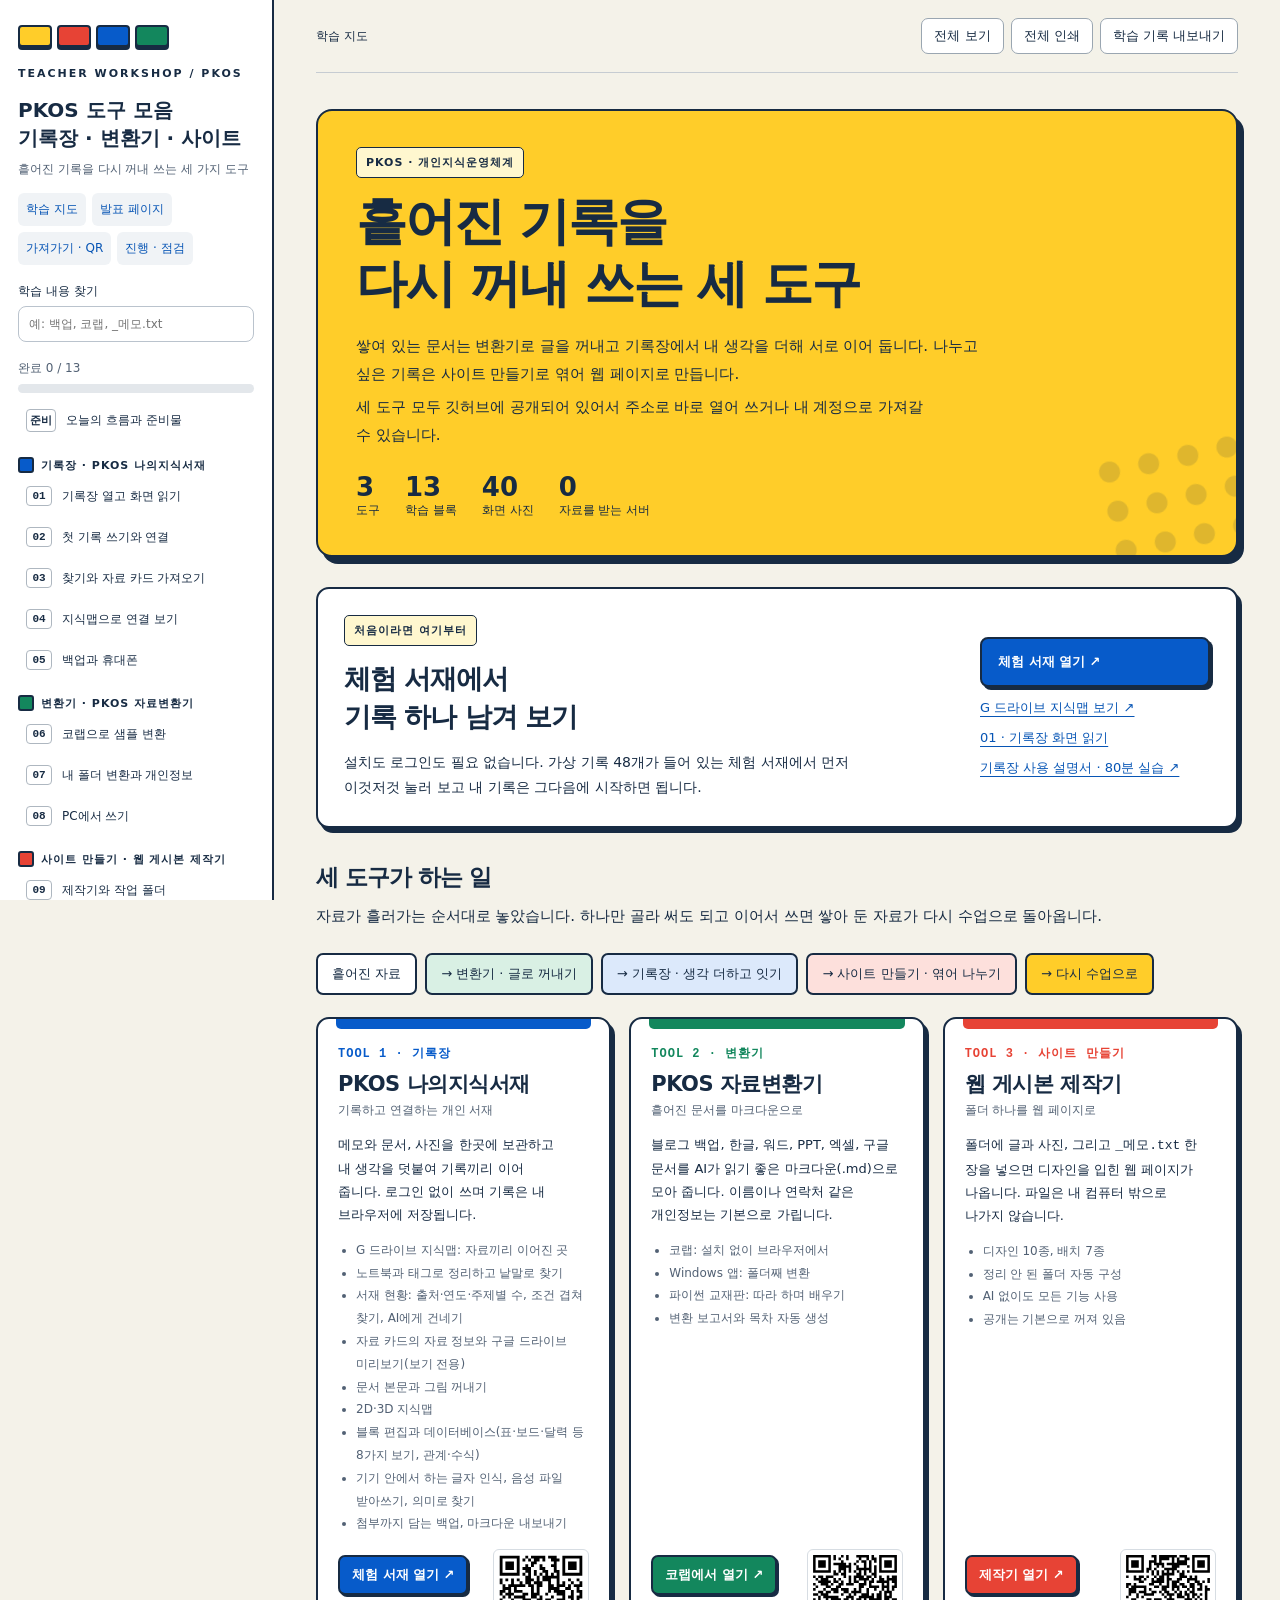
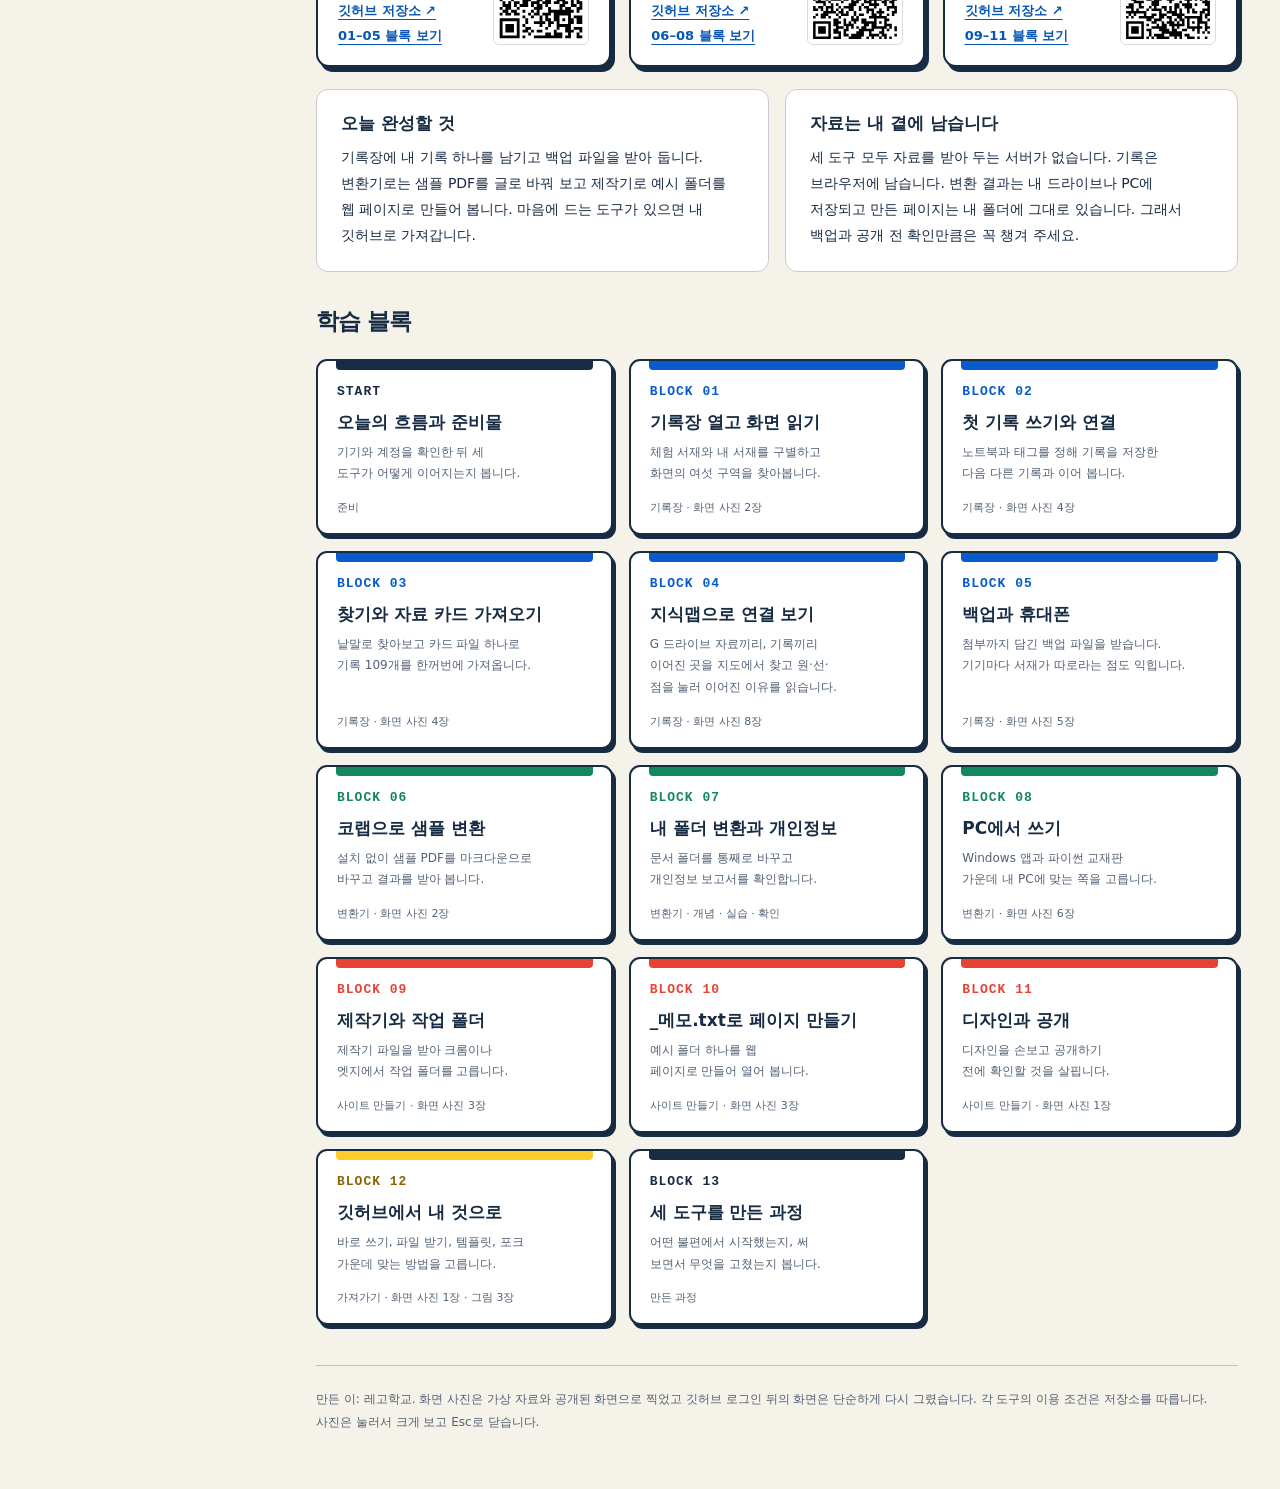
==== commit 6d2f96b5: "G 드라이브 지식맵을 교재와 발표 페이지에 넣음 - 04장: 「A. G 드라이브 지식맵」(가상 교사 드라이브로 원 누르기·찾기, 사진 3장)과 「B. 기록 지식맵」으로 나눔 - 0" ====
--- a/index.html
+++ b/index.html
@@ -1,596 +1,609 @@
-<!doctype html>
-<html lang="ko">
-<head>
-<meta charset="utf-8">
-<meta name="viewport" content="width=device-width,initial-scale=1">
-<title>PKOS 도구 모음 · 기록장 · 변환기 · 사이트 만들기 | 레고 스타일 실습 교재</title>
-<meta name="description" content="PKOS 기록장, 자료변환기, 웹 게시본 제작기의 사용법과 깃허브에서 가져가는 방법을 화면 사진과 함께 모았습니다.">
-<meta name="theme-color" content="#f4f2e9">
-<link rel="icon" href="favicon.svg" type="image/svg+xml">
-<link rel="stylesheet" href="assets/site.css">
-</head>
-<body>
-<a class="skip" href="#main">본문으로 건너뛰기</a>
-
-<aside class="rail" aria-label="학습 길잡이">
-  <div class="minibricks" aria-hidden="true"><i></i><i></i><i></i><i></i></div>
-  <div class="eyebrow">TEACHER WORKSHOP / PKOS</div>
-  <div class="brand">PKOS 도구 모음<br>기록장 · 변환기 · 사이트</div>
-  <p class="brandsub">흩어진 기록을 다시 꺼내 쓰는 세 가지 도구</p>
-  <div class="navtop"><a href="#home">학습 지도</a><a href="presentation/">발표 페이지</a><a href="#qr">가져가기 · QR</a><a href="#review">진행 · 점검</a></div>
-  <label class="search">학습 내용 찾기<input id="search" type="search" placeholder="예: 백업, 코랩, _메모.txt" autocomplete="off"></label>
-  <div class="progresslabel" id="progresslabel">완료 0 / 13</div>
-  <div class="progress" aria-hidden="true"><div id="progressbar"></div></div>
-  <nav class="nav" aria-label="학습 블록">
-    <a href="#start" data-chapter="start"><span>준비</span>오늘의 흐름과 준비물</a>
-    <div class="group" style="--color:var(--blue)">기록장 · PKOS 나의지식서재</div>
-    <a href="#b01" data-chapter="b01"><span>01</span>기록장 열고 화면 읽기</a>
-    <a href="#b02" data-chapter="b02"><span>02</span>첫 기록 쓰기와 연결</a>
-    <a href="#b03" data-chapter="b03"><span>03</span>찾기와 자료 카드 가져오기</a>
-    <a href="#b04" data-chapter="b04"><span>04</span>지식맵으로 연결 보기</a>
-    <a href="#b05" data-chapter="b05"><span>05</span>백업과 휴대폰</a>
-    <div class="group" style="--color:var(--green)">변환기 · PKOS 자료변환기</div>
-    <a href="#b06" data-chapter="b06"><span>06</span>코랩으로 샘플 변환</a>
-    <a href="#b07" data-chapter="b07"><span>07</span>내 폴더 변환과 개인정보</a>
-    <a href="#b08" data-chapter="b08"><span>08</span>PC에서 쓰기</a>
-    <div class="group" style="--color:var(--red)">사이트 만들기 · 웹 게시본 제작기</div>
-    <a href="#b09" data-chapter="b09"><span>09</span>제작기와 작업 폴더</a>
-    <a href="#b10" data-chapter="b10"><span>10</span>_메모.txt로 페이지 만들기</a>
-    <a href="#b11" data-chapter="b11"><span>11</span>디자인과 공개</a>
-    <div class="group" style="--color:var(--yellow)">가져가기와 만든 과정</div>
-    <a href="#b12" data-chapter="b12"><span>12</span>깃허브에서 내 것으로</a>
-    <a href="#b13" data-chapter="b13"><span>13</span>세 도구를 만든 과정</a>
-    <div class="empty" id="noresults" hidden>찾는 내용이 없습니다. 다른 낱말로 찾아보세요.</div>
-  </nav>
-</aside>
-
-<main id="main">
-  <div class="toolbar"><span id="crumb">학습 지도</span><div class="actions"><button id="all" type="button">전체 보기</button><button id="print" type="button">전체 인쇄</button><button id="export" type="button">학습 기록 내보내기</button></div></div>
-
-  <!-- 학습 지도 -->
-  <section id="home" class="view">
-    <div class="hero">
-      <span class="badge">PKOS · 개인지식운영체계</span>
-      <h1>흩어진 기록을<br>다시 꺼내 쓰는 세 도구</h1>
-      <p>쌓여 있는 문서는 변환기로 글을 꺼내고 기록장에서 내 생각을 더해 서로 이어 둡니다. 나누고 싶은 기록은 사이트 만들기로 엮어 웹 페이지로 만듭니다.</p>
-      <p>세 도구 모두 깃허브에 공개되어 있어서 주소로 바로 열어 쓰거나 내 계정으로 가져갈 수 있습니다.</p>
-      <div class="stats"><span><b>3</b>도구</span><span><b>13</b>학습 블록</span><span><b>36</b>화면 사진</span><span><b>0</b>자료를 받는 서버</span></div>
-    </div>
-
-    <div class="beginner">
-      <div><span class="badge">처음이라면 여기부터</span><h2>체험 서재에서<br>기록 하나 남겨 보기</h2><p>설치도 로그인도 필요 없습니다. 가상 기록 48개가 들어 있는 체험 서재에서 먼저 이것저것 눌러 보고 내 기록은 그다음에 시작하면 됩니다.</p></div>
-      <div class="beginnerlinks"><a class="primarylink" href="https://legoschool.github.io/pkos-library/?demo=1" target="_blank" rel="noopener">체험 서재 열기 ↗</a><a href="#b01">01 · 기록장 화면 읽기</a><a href="https://legoschool.github.io/pkos-library/manual/" target="_blank" rel="noopener">기록장 사용 설명서 · 80분 실습 ↗</a></div>
-    </div>
-
-    <h2 class="sectiontitle">세 도구가 하는 일</h2>
-    <p class="intro">자료가 흘러가는 순서대로 놓았습니다. 하나만 골라 써도 되고 이어서 쓰면 쌓아 둔 자료가 다시 수업으로 돌아옵니다.</p>
-    <div class="setupflow" aria-label="자료가 흘러가는 순서"><span class="c-plain">흩어진 자료</span><span class="c-green">변환기 · 글로 꺼내기</span><span class="c-blue">기록장 · 생각 더하고 잇기</span><span class="c-red">사이트 만들기 · 엮어 나누기</span><span>다시 수업으로</span></div>
-
-    <div class="tools">
-      <article class="tool" style="--color:var(--blue)">
-        <span class="kind">TOOL 1 · 기록장</span><h3>PKOS 나의지식서재</h3><p class="alias">기록하고 연결하는 개인 서재</p>
-        <p>메모와 문서, 사진을 한곳에 보관하고 내 생각을 덧붙여 기록끼리 이어 줍니다. 로그인 없이 쓰며 기록은 내 브라우저에 저장됩니다.</p>
-        <ul><li>노트북과 태그로 정리하고 낱말로 찾기</li><li>서재 현황: 출처·연도·주제별 수, 조건 겹쳐 찾기, AI에게 건네기</li><li>자료 카드의 자료 정보와 구글 드라이브 미리보기(보기 전용)</li><li>문서 본문과 그림 꺼내기</li><li>2D·3D 지식맵</li><li>블록 편집과 데이터베이스(표·보드·달력 등 8가지 보기, 관계·수식)</li><li>기기 안에서 하는 글자 인식, 음성 파일 받아쓰기, 의미로 찾기</li><li>첨부까지 담는 백업, 마크다운 내보내기</li></ul>
-        <div class="toolfoot"><div class="toolbtns"><a class="toolopen" href="https://legoschool.github.io/pkos-library/?demo=1" target="_blank" rel="noopener">체험 서재 열기 ↗</a><a href="https://github.com/legoschool/pkos-library" target="_blank" rel="noopener">깃허브 저장소 ↗</a><a href="#b01">01–05 블록 보기</a></div><img src="qr/lib-repo.svg" alt="기록장 깃허브 저장소 QR 코드" width="96" height="96"></div>
-      </article>
-      <article class="tool" style="--color:var(--green)">
-        <span class="kind">TOOL 2 · 변환기</span><h3>PKOS 자료변환기</h3><p class="alias">흩어진 문서를 마크다운으로</p>
-        <p>블로그 백업, 한글, 워드, PPT, 엑셀, 구글 문서를 AI가 읽기 좋은 마크다운(.md)으로 모아 줍니다. 이름이나 연락처 같은 개인정보는 기본으로 가립니다.</p>
-        <ul><li>코랩: 설치 없이 브라우저에서</li><li>Windows 앱: 폴더째 변환</li><li>파이썬 교재판: 따라 하며 배우기</li><li>변환 보고서와 목차 자동 생성</li></ul>
-        <div class="toolfoot"><div class="toolbtns"><a class="toolopen" href="https://colab.research.google.com/github/legoschool/pkos-fileconverter/blob/main/PKOS_%EB%B3%80%ED%99%98%EA%B8%B0.ipynb" target="_blank" rel="noopener">코랩에서 열기 ↗</a><a href="https://github.com/legoschool/pkos-fileconverter" target="_blank" rel="noopener">깃허브 저장소 ↗</a><a href="#b06">06–08 블록 보기</a></div><img src="qr/conv-repo.svg" alt="변환기 깃허브 저장소 QR 코드" width="96" height="96"></div>
-      </article>
-      <article class="tool" style="--color:var(--red)">
-        <span class="kind">TOOL 3 · 사이트 만들기</span><h3>웹 게시본 제작기</h3><p class="alias">폴더 하나를 웹 페이지로</p>
-        <p>폴더에 글과 사진, 그리고 <code>_메모.txt</code> 한 장을 넣으면 디자인을 입힌 웹 페이지가 나옵니다. 파일은 내 컴퓨터 밖으로 나가지 않습니다.</p>
-        <ul><li>디자인 10종, 배치 7종</li><li>정리 안 된 폴더 자동 구성</li><li>AI 없이도 모든 기능 사용</li><li>공개는 기본으로 꺼져 있음</li></ul>
-        <div class="toolfoot"><div class="toolbtns"><a class="toolopen" href="https://legoschool.github.io/pkos-publisher/%EC%A0%9C%EC%9E%91%EA%B8%B0.html" target="_blank" rel="noopener">제작기 열기 ↗</a><a href="https://github.com/legoschool/pkos-publisher" target="_blank" rel="noopener">깃허브 저장소 ↗</a><a href="#b09">09–11 블록 보기</a></div><img src="qr/maker-repo.svg" alt="제작기 깃허브 저장소 QR 코드" width="96" height="96"></div>
-      </article>
-    </div>
-
-    <div class="twocol">
-      <div class="panel"><h3>오늘 완성할 것</h3><p>기록장에 내 기록 하나를 남기고 백업 파일을 받아 둡니다. 변환기로는 샘플 PDF를 글로 바꿔 보고 제작기로 예시 폴더를 웹 페이지로 만들어 봅니다. 마음에 드는 도구가 있으면 내 깃허브로 가져갑니다.</p></div>
-      <div class="panel"><h3>자료는 내 곁에 남습니다</h3><p>세 도구 모두 자료를 받아 두는 서버가 없습니다. 기록은 브라우저에 남습니다. 변환 결과는 내 드라이브나 PC에 저장되고 만든 페이지는 내 폴더에 그대로 있습니다. 그래서 백업과 공개 전 확인만큼은 꼭 챙겨 주세요.</p></div>
-    </div>
-
-    <h2 class="sectiontitle">학습 블록</h2>
-    <div class="cards">
-      <a class="card" href="#start" style="--color:var(--ink)"><span class="num">START</span><h3>오늘의 흐름과 준비물</h3><p>기기와 계정을 확인한 뒤 세 도구가 어떻게 이어지는지 봅니다.</p><span class="meta">준비</span></a>
-      <a class="card" href="#b01" style="--color:var(--blue)"><span class="num">BLOCK 01</span><h3>기록장 열고 화면 읽기</h3><p>체험 서재와 내 서재를 구별하고 화면의 여섯 구역을 찾아봅니다.</p><span class="meta">기록장 · 화면 사진 2장</span></a>
-      <a class="card" href="#b02" style="--color:var(--blue)"><span class="num">BLOCK 02</span><h3>첫 기록 쓰기와 연결</h3><p>노트북과 태그를 정해 기록을 저장한 다음 다른 기록과 이어 봅니다.</p><span class="meta">기록장 · 화면 사진 4장</span></a>
-      <a class="card" href="#b03" style="--color:var(--blue)"><span class="num">BLOCK 03</span><h3>찾기와 자료 카드 가져오기</h3><p>낱말로 찾아보고 카드 파일 하나로 기록 109개를 한꺼번에 가져옵니다.</p><span class="meta">기록장 · 화면 사진 4장</span></a>
-      <a class="card" href="#b04" style="--color:var(--blue)"><span class="num">BLOCK 04</span><h3>지식맵으로 연결 보기</h3><p>영역을 바꾸고 확대해 보며 선과 점을 눌러 연결 이유와 이어진 기록을 읽습니다.</p><span class="meta">기록장 · 화면 사진 5장</span></a>
-      <a class="card" href="#b05" style="--color:var(--blue)"><span class="num">BLOCK 05</span><h3>백업과 휴대폰</h3><p>첨부까지 담긴 백업 파일을 받습니다. 기기마다 서재가 따로라는 점도 익힙니다.</p><span class="meta">기록장 · 화면 사진 5장</span></a>
-      <a class="card" href="#b06" style="--color:var(--green)"><span class="num">BLOCK 06</span><h3>코랩으로 샘플 변환</h3><p>설치 없이 샘플 PDF를 마크다운으로 바꾸고 결과를 받아 봅니다.</p><span class="meta">변환기 · 화면 사진 2장</span></a>
-      <a class="card" href="#b07" style="--color:var(--green)"><span class="num">BLOCK 07</span><h3>내 폴더 변환과 개인정보</h3><p>문서 폴더를 통째로 바꾸고 개인정보 보고서를 확인합니다.</p><span class="meta">변환기 · 개념 · 실습 · 확인</span></a>
-      <a class="card" href="#b08" style="--color:var(--green)"><span class="num">BLOCK 08</span><h3>PC에서 쓰기</h3><p>Windows 앱과 파이썬 교재판 가운데 내 PC에 맞는 쪽을 고릅니다.</p><span class="meta">변환기 · 화면 사진 6장</span></a>
-      <a class="card" href="#b09" style="--color:var(--red)"><span class="num">BLOCK 09</span><h3>제작기와 작업 폴더</h3><p>제작기 파일을 받아 크롬이나 엣지에서 작업 폴더를 고릅니다.</p><span class="meta">사이트 만들기 · 화면 사진 3장</span></a>
-      <a class="card" href="#b10" style="--color:var(--red)"><span class="num">BLOCK 10</span><h3>_메모.txt로 페이지 만들기</h3><p>예시 폴더 하나를 웹 페이지로 만들어 열어 봅니다.</p><span class="meta">사이트 만들기 · 화면 사진 3장</span></a>
-      <a class="card" href="#b11" style="--color:var(--red)"><span class="num">BLOCK 11</span><h3>디자인과 공개</h3><p>디자인을 손보고 공개하기 전에 확인할 것을 살핍니다.</p><span class="meta">사이트 만들기 · 화면 사진 1장</span></a>
-      <a class="card c-yellow" href="#b12" style="--color:var(--yellow)"><span class="num">BLOCK 12</span><h3>깃허브에서 내 것으로</h3><p>바로 쓰기, 파일 받기, 템플릿, 포크 가운데 맞는 방법을 고릅니다.</p><span class="meta">가져가기 · 화면 사진 1장 · 그림 3장</span></a>
-      <a class="card" href="#b13" style="--color:var(--ink)"><span class="num">BLOCK 13</span><h3>세 도구를 만든 과정</h3><p>어떤 불편에서 시작했는지, 써 보면서 무엇을 고쳤는지 봅니다.</p><span class="meta">만든 과정</span></a>
-    </div>
-  </section>
-
-  <!-- 준비 -->
-  <section id="start" class="view lesson-like" hidden>
-    <header class="lessonheader" style="--hd:var(--ink)"><span class="blocknum">START HERE / 준비</span><h2>오늘의 흐름과 준비물</h2><p class="goal">기기와 계정을 확인하고 세 도구가 어떻게 이어지는지 먼저 살펴봅니다.</p></header>
-    <div class="content">
-      <h3>준비물</h3>
-      <div class="tablewrap"><table><thead><tr><th>준비물</th><th>어디에 쓰나</th><th>없을 때</th></tr></thead><tbody>
-        <tr><td>PC의 크롬 또는 엣지</td><td>세 도구 모두에 씁니다. 제작기의 폴더 고르기와 기록장의 카드 파일 자동 반영은 PC의 크롬·엣지에서만 됩니다.</td><td>휴대폰에서는 기록장을 읽고 쓰는 데까지 됩니다.</td></tr>
-        <tr><td>구글 계정</td><td>변환기를 코랩에서 실행할 때 필요합니다. 기록장 카드의 「원본 열기」·「드라이브 미리보기」도 그 파일을 볼 수 있는 계정으로 로그인한 브라우저에서 열립니다.</td><td>변환기는 Windows 앱이나 교재판으로 씁니다.</td></tr>
-        <tr><td>구글 드라이브 데스크톱 (내 드라이브 자료를 PC에서 쓸 때)</td><td>기록장 카드의 「탐색기」·「경로 복사」, 드라이브에 둔 카드 파일과 백업 폴더 연결, 변환기 Windows 앱·교재판으로 드라이브 폴더를 바꿀 때, 드라이브에 둔 제작기 작업 폴더에 씁니다. 쓰는 폴더는 「오프라인으로 사용」으로 둡니다.</td><td>체험 서재 실습, 기록 쓰기·지식맵·백업 파일, 코랩 변환은 없어도 됩니다.</td></tr>
-        <tr><td>깃허브 계정 (선택)</td><td>도구를 내 계정으로 가져갈 때 씁니다(12장).</td><td>바로 쓰기와 파일 받기는 계정 없이도 됩니다.</td></tr>
-        <tr><td>휴대폰 (선택)</td><td>QR로 주소를 저장하거나 기록장의 휴대폰 화면을 볼 때 씁니다.</td><td>주소를 직접 입력하면 됩니다.</td></tr>
-      </tbody></table></div>
-      <aside class="callout"><h3>드라이브 폴더는 「오프라인으로 사용」으로 둡니다</h3><p><a href="https://www.google.com/drive/download/" target="_blank" rel="noopener">구글 드라이브 데스크톱</a>을 설치하고 자료가 있는 구글 계정으로 로그인하면 파일 탐색기 왼쪽 「내 PC」 아래에 「Google Drive (G:)」가 생깁니다. 쓰는 폴더를 마우스 오른쪽 단추로 눌러 「오프라인 액세스 › 오프라인으로 사용」을 고르고, 폴더 아이콘에 초록색 체크 표시가 붙을 때까지 기다립니다. 「온라인에서만 사용 가능」으로 두면 파일을 열 때마다 내려받아 느리고 인터넷이 끊기면 열리지 않습니다. 오프라인으로 둔 폴더 크기만큼 PC 저장 공간을 씁니다. 같은 안내가 기록장의 「서재 현황 › 준비 조건」에도 있습니다.</p></aside>
-      <aside class="callout ok"><h3>기록이 머무는 곳</h3><p>기록장의 기록은 쓰는 브라우저에, 변환기 결과는 내 드라이브(코랩)나 PC 폴더에, 제작기가 만든 페이지는 내가 고른 폴더에 남습니다. 이 사이트와 세 도구는 그 내용을 따로 받아 가지 않습니다.</p></aside>
-      <h3>세 도구가 이어지는 방식</h3>
-      <div class="setupstep"><span class="stepn">1</span><div><h3>꺼내기 · 변환기</h3><p>한글, PDF, 블로그 백업 같은 자료는 파일을 열어 봐야 내용을 알 수 있었습니다. 이것을 마크다운 글로 바꾸면 검색도 되고 AI에게 건네기도 쉬워집니다.</p></div></div>
-      <div class="setupstep"><span class="stepn">2</span><div><h3>더하고 잇기 · 기록장</h3><p>변환한 글이나 새 메모를 기록장에 넣고 노트북, 태그, 연결, 다시 볼 날짜로 엮습니다. 변환기가 만든 마크다운은 날짜·분류·원문 주소까지, 카드 파일(.pkem)은 그대로 가져옵니다.</p></div></div>
-      <div class="setupstep"><span class="stepn">3</span><div><h3>엮어 나누기 · 사이트 만들기</h3><p>나누고 싶은 글과 사진을 한 폴더에 모아 웹 페이지로 만듭니다. 공개하기 전에는 사람이 직접 내용을 확인합니다.</p></div></div>
-      <p>도구끼리 자동으로 넘겨주지는 않아서 파일로 내보내고 가져오는 단계가 중간에 들어갑니다. 시간에 맞춘 진행 순서는 <a href="#review">진행 · 점검</a>에 있습니다.</p>
-    </div>
-    <nav class="pager"><a href="#home">← 학습 지도</a><a href="#b01">01 기록장 열고 화면 읽기 →</a></nav>
-  </section>
-
-  <!-- 01 -->
-  <section id="b01" class="lesson view" hidden>
-    <header class="lessonheader" style="--hd:var(--blue)"><span class="blocknum">BLOCK 01 · 기록장</span><h2>기록장 열고 화면 읽기</h2><p class="goal">체험 서재와 내 서재를 구별해 본 뒤 화면의 여섯 구역이 각각 무엇을 하는지 알아봅니다.</p></header>
-    <div class="content">
-      <p>PKOS 나의지식서재는 개인 기록장입니다. 여기에 메모와 문서, 사진을 함께 보관하고 내 생각을 덧붙여 기록끼리 잇습니다. 로그인이 없고 기록은 지금 쓰는 브라우저 안에 저장됩니다.</p>
-      <div class="golinks"><a class="primarylink" href="https://legoschool.github.io/pkos-library/?demo=1" target="_blank" rel="noopener">체험 서재 열기 ↗</a><a class="secondary" href="https://legoschool.github.io/pkos-library/" target="_blank" rel="noopener">내 서재 열기 ↗</a><a class="secondary" href="https://legoschool.github.io/pkos-library/manual/" target="_blank" rel="noopener">사용 설명서 ↗</a></div>
-      <div class="setupstep"><span class="stepn">1</span><div><h3>주소 열기</h3><p>크롬이나 엣지로 <code>legoschool.github.io/pkos-library</code>를 엽니다. 처음 열면 서재 안내 다섯 장이 차례로 나옵니다. 「닫기」로 건너뛰어도 오른쪽 위 「사용 안내」에서 다시 볼 수 있습니다.</p></div></div>
-      <div class="setupstep"><span class="stepn">2</span><div><h3>체험 서재로 들어가기</h3><p>빈 첫 화면에서 「가상 자료 48개로 먼저 살펴보기」를 누릅니다. 맨 위에 보라색 띠와 "가상 자료로 살펴보는 서재"라는 글이 보이면 체험 서재에 들어온 것입니다. 여기서 한 일은 내 서재에 섞이지 않습니다.</p></div></div>
-      <div class="setupstep"><span class="stepn">3</span><div><h3>여섯 구역 찾기</h3><p>① 체험 서재 표시, ② 보기 메뉴(서재 현황·모든 기록·수집함·다시 보기·즐겨찾기·지식맵), ③ 노트북, ④ 기록 목록, ⑤ 읽기 화면, ⑥ 사용 안내를 차례로 손으로 가리켜 봅니다.</p></div></div>
-      <div class="photogrid">
-        <figure><button class="photobutton" type="button"><img src="img/lib-welcome.webp" alt="빈 내 서재의 첫 화면" data-number="01-1" loading="lazy"></button><figcaption><span class="photonum">사진 01-1</span>빈 내 서재의 첫 화면입니다. ①은 첫 기록 쓰기, ②는 파일 가져오기, ③은 가상 자료 48개로 먼저 살펴보기입니다.</figcaption></figure>
-        <figure><button class="photobutton" type="button"><img src="img/lib-demo.webp" alt="체험 서재의 기본 화면" data-number="01-2" loading="lazy"></button><figcaption><span class="photonum">사진 01-2</span>체험 서재의 기본 화면입니다. 그림 속 번호 ①~⑥이 여섯 구역입니다.</figcaption></figure>
-      </div>
-      <aside class="callout"><h3>기록은 브라우저에 저장됩니다</h3><p>같은 PC라도 크롬에서 쓴 기록은 엣지에서 보이지 않습니다. 인터넷 사용 기록과 사이트 데이터를 지우면 기록도 함께 지워지니, 기기를 옮기거나 데이터를 지우기 전에는 백업 파일을 받아 두세요(05장).</p></aside>
-    </div>
-    <div class="mission"><h3>확인</h3><label class="complete"><input type="checkbox" data-check="b01"> 보라색 띠를 확인하고 여섯 구역의 이름을 말해 보았습니다.</label><div class="notes"><label for="note-b01">메모</label><textarea id="note-b01" data-note="b01" placeholder="막힌 곳이나 떠오른 쓰임새를 적어 두세요."></textarea></div></div>
-    <nav class="pager"><a href="#start">← 준비</a><a href="#b02">02 첫 기록 쓰기와 연결 →</a></nav>
-  </section>
-
-  <!-- 02 -->
-  <section id="b02" class="lesson view" hidden>
-    <header class="lessonheader" style="--hd:var(--blue)"><span class="blocknum">BLOCK 02 · 기록장</span><h2>첫 기록 쓰기와 연결</h2><p class="goal">기록 하나에 노트북과 태그를 정해 저장합니다. 그 기록을 체험 서재의 다른 기록과 직접 이어 봅니다.</p></header>
-    <div class="content">
-      <div class="setupstep"><span class="stepn">1</span><div><h3>새 기록 쓰기</h3><p>왼쪽 「새 기록」을 누르고 제목에 <code>오늘 수업에서 남은 질문</code>을, 본문에는 아래 두 줄을 적습니다.</p></div></div>
-      <div class="codebox"><div class="codehead"><span>본문에 적을 내용</span><button class="copy" type="button">복사</button></div><pre><code>모둠 토론 뒤에 "왜 그렇게 생각했니?"라고 물었더니 세 모둠이 근거를 다시 찾았다.
-다음 시간에는 근거 문장을 먼저 고르게 한다.</code></pre></div>
-      <div class="setupstep"><span class="stepn">2</span><div><h3>노트북과 태그 정하기</h3><p>「노트북 · 태그 · 다시 볼 날짜」를 펼쳐서 노트북은 「수업 연구」로 고르고, 태그 칸에는 <code>질문, 수업 성찰</code>을 적습니다. 태그는 쉼표로 나눕니다. 태그 칸 아래에 이 글과 비슷한 기록에 붙은 태그가 제안되고, 누르면 태그 칸에 더해집니다.</p></div></div>
-      <div class="setupstep"><span class="stepn">3</span><div><h3><code>/</code>로 서식 넣기</h3><p>본문 끝 새 줄에서 <code>/</code>를 치면 「기록에 넣기」 메뉴가 열리고 제목·굵게·목록·표 같은 서식을 고를 수 있습니다. Esc로 닫은 뒤 방금 친 <code>/</code>는 지웁니다.</p></div></div>
-      <div class="setupstep"><span class="stepn">4</span><div><h3>다른 기록과 잇기</h3><p>「다른 기록 연결」을 누르고 찾기 칸에 <code>질문</code>을 적습니다. 「좋은 질문은 답을 서두르지 않는다」에 표시한 다음 「연결 저장」을 누르면 됩니다. 찾기 칸을 비워 두면 지금 쓰는 글과 낱말이 겹치는 기록이 먼저 보입니다.</p></div></div>
-      <div class="setupstep"><span class="stepn">5</span><div><h3>저장하고 읽기</h3><p>「저장」을 누르면 읽기 화면으로 바뀝니다. 「함께 읽을 기록」 맨 위에 "내가 연결한 기록"이 있습니다. 그 아래로 이어지는 기록은 서재에서 드물게 나오는 낱말이나 주제 태그가 겹쳐서 서재가 찾아 준 것이고, 줄마다 겹친 낱말이 적혀 있습니다.</p></div></div>
-      <div class="photogrid">
-        <figure><button class="photobutton" type="button"><img src="img/lib-editor.webp" alt="새 기록 편집 화면" data-number="02-1" loading="lazy"></button><figcaption><span class="photonum">사진 02-1</span>새 기록 편집 화면입니다. ① 제목, ② 본문, ③ 노트북·상태·태그·다시 볼 날짜, ④ 저장 단추입니다.</figcaption></figure>
-        <figure><button class="photobutton" type="button"><img src="img/lib-slash.webp" alt="/ 를 치면 열리는 기록에 넣기 메뉴" data-number="02-2" loading="lazy"></button><figcaption><span class="photonum">사진 02-2</span><code>/</code>를 치면 열리는 「기록에 넣기」 메뉴입니다. 방향키로 고르고 Enter로 넣습니다.</figcaption></figure>
-        <figure><button class="photobutton" type="button"><img src="img/lib-link.webp" alt="다른 기록 연결 창" data-number="02-3" loading="lazy"></button><figcaption><span class="photonum">사진 02-3</span>「다른 기록 연결」 창입니다. 찾은 기록에 표시하고 「연결 저장」을 누릅니다.</figcaption></figure>
-        <figure><button class="photobutton" type="button"><img src="img/lib-read.webp" alt="저장한 기록의 읽기 화면" data-number="02-4" loading="lazy"></button><figcaption><span class="photonum">사진 02-4</span>저장한 기록의 읽기 화면입니다. ③ 「함께 읽을 기록」에서 연결을 확인합니다.</figcaption></figure>
-      </div>
-      <aside class="callout"><h3>저장은 저절로 됩니다</h3><p>입력을 멈추면 1초가 지나기 전에 저장되고 위쪽 표시가 "저장 대기"에서 "저장됨"으로 바뀝니다. 바로 저장하고 싶다면 Ctrl+S를 누르세요. 본문에 <code>[[다른 기록 제목]]</code>처럼 적어도 그 기록으로 가는 링크가 생깁니다.</p></aside>
-    </div>
-    <div class="mission"><h3>확인</h3><label class="complete"><input type="checkbox" data-check="b02"> 새 기록의 「함께 읽을 기록」에서 직접 연결한 기록을 찾았습니다.</label><div class="notes"><label for="note-b02">메모</label><textarea id="note-b02" data-note="b02" placeholder="내 수업에서는 어떤 기록부터 남기고 싶은지 적어 보세요."></textarea></div></div>
-    <nav class="pager"><a href="#b01">← 01 기록장 열고 화면 읽기</a><a href="#b03">03 찾기와 자료 카드 가져오기 →</a></nav>
-  </section>
-
-  <!-- 03 -->
-  <section id="b03" class="lesson view" hidden>
-    <header class="lessonheader" style="--hd:var(--blue)"><span class="blocknum">BLOCK 03 · 기록장</span><h2>찾기와 자료 카드 가져오기</h2><p class="goal">본문 낱말로 기록을 찾아봅니다. 이어서 카드 파일 하나로 기록 109개를 한꺼번에 가져옵니다.</p></header>
-    <div class="content">
-      <div class="setupstep"><span class="stepn">1</span><div><h3>낱말로 찾기</h3><p>Ctrl+K를 누르거나 왼쪽 「모든 기록 검색」을 누릅니다. <code>근거</code>를 적으면 목록이 2개로 줄면서 02장에서 쓴 기록이 보입니다. 「검색 범위 · 정렬」을 펼치면 제목, 본문, 태그, 노트북으로 범위를 좁힐 수 있습니다.</p></div></div>
-      <div class="setupstep"><span class="stepn">2</span><div><h3>실습 카드 파일 받기</h3><p>카드 파일(.pkem)은 여러 기록을 한 파일에 묶어 둔 것으로, 백업 파일과 형식이 같습니다. 가상의 수업·연수·연구 자료 109장이 든 <a href="https://legoschool.github.io/pkos-library/manual/files/practice-1.pkem" download>practice-1.pkem</a>을 내려받습니다.</p></div></div>
-      <div class="setupstep"><span class="stepn">3</span><div><h3>설정 · 백업에서 가져오기</h3><p>왼쪽 아래 「설정 · 백업」에서 「백업 파일 가져오기」를 누르고 내려받은 파일을 고릅니다. "109개 기록을 현재 서재에 더합니다"라는 확인 창이 뜨면 「가져오기」를 누릅니다.</p></div></div>
-      <div class="setupstep"><span class="stepn">4</span><div><h3>숫자로 확인하기</h3><p>「모든 기록」이 158로 늘어납니다(체험 기록 48 + 02장의 기록 1 + 카드 109). 노트북 목록에는 수업, 강의·연수, 연구, 집필·개발, 만든 도구, 생활·공동체 이렇게 영역 6개가 새로 생깁니다.</p></div></div>
-      <div class="setupstep"><span class="stepn">5</span><div><h3>카드 한 장 열어 보기</h3><p><code>탐구 계획서</code>로 찾아서 카드를 엽니다. 「원본 열기」를 누르면 원래 파일이 새 탭에서 열립니다. 「자료 정보」 상자에는 묶음, 형식, 연도, 원래 이름과 파일 자리(웹 주소, 탐색기, 경로 복사)가 있고, 묶음 이름을 누르면 묶음 카드로 이동합니다. 내 구글 드라이브 자료로 만든 카드는 「드라이브 미리보기」로 원본을 이 화면 안에서 봅니다. 미리보기는 보기 전용이라 그 칸에서는 내려받기·인쇄·새 창 열기가 막혀 있고, 그 파일을 볼 권한이 있는 계정으로 로그인한 브라우저에서만 보입니다.</p></div></div>
-      <div class="photogrid">
-        <figure><button class="photobutton" type="button"><img src="img/lib-search.webp" alt="기록 찾기 칸에 근거를 넣은 화면" data-number="03-1" loading="lazy"></button><figcaption><span class="photonum">사진 03-1</span>「기록 찾기」에 <code>근거</code>를 넣은 화면입니다. 지금 고른 보기와 노트북 안에서 찾습니다.</figcaption></figure>
-        <figure><button class="photobutton" type="button"><img src="img/lib-import-ask.webp" alt="가져오기 확인 창" data-number="03-2" loading="lazy"></button><figcaption><span class="photonum">사진 03-2</span>가져오기 확인 창입니다. 더할 기록 수를 확인하고 「가져오기」를 누릅니다.</figcaption></figure>
-        <figure><button class="photobutton" type="button"><img src="img/lib-imported.webp" alt="카드 파일을 가져온 직후" data-number="03-3" loading="lazy"></button><figcaption><span class="photonum">사진 03-3</span>가져온 직후의 화면입니다. 「모든 기록」이 158이 되었고 영역과 묶음 노트북이 생겼습니다. 노트북이 스물네 개를 넘으면 묶음은 영역 아래에 접혀 있고, 영역 이름이나 왼쪽 화살표를 누르면 펼쳐집니다.</figcaption></figure>
-        <figure><button class="photobutton" type="button"><img src="img/lib-card.webp" alt="자료 카드 한 장의 읽기 화면" data-number="03-4" loading="lazy"></button><figcaption><span class="photonum">사진 03-4</span>카드 한 장을 연 화면입니다. ① 원본 열기, ② 자료 정보와 파일 자리, ③ 묶음 링크입니다.</figcaption></figure>
-      </div>
-      <aside class="callout"><h3>같은 파일을 다시 가져와도 괜찮습니다</h3><p>기록마다 고유 번호가 있어서 같은 카드가 두 번 생기지 않습니다. 카드 파일의 새 판을 가져오면 손대지 않은 카드는 새 내용으로 바뀌고 내가 고친 카드는 그대로 남습니다. 파일 고르기 창에서 파일이 보이지 않을 때는 Ctrl+J로 다운로드 목록을 열어 위치를 확인하세요.</p></aside>
-    </div>
-    <div class="mission"><h3>확인</h3><label class="complete"><input type="checkbox" data-check="b03"> 「모든 기록」 숫자가 158이 된 것을 확인했습니다.</label><div class="notes"><label for="note-b03">메모</label><textarea id="note-b03" data-note="b03" placeholder="카드로 만들어 두고 싶은 내 자료 묶음을 적어 보세요."></textarea></div></div>
-    <nav class="pager"><a href="#b02">← 02 첫 기록 쓰기와 연결</a><a href="#b04">04 지식맵으로 연결 보기 →</a></nav>
-  </section>
-
-  <!-- 04 -->
-  <section id="b04" class="lesson view" hidden>
-    <header class="lessonheader" style="--hd:var(--blue)"><span class="blocknum">BLOCK 04 · 기록장</span><h2>지식맵으로 연결 보기</h2><p class="goal">지식맵에서 영역을 바꾸고 확대해 봅니다. 선을 눌러 두 기록이 이어진 이유를 읽고, 점을 눌러 이어진 기록을 따라갑니다.</p></header>
-    <div class="content">
-      <p>지식맵의 점은 기록 하나, 선은 두 기록 사이의 연결입니다. 점 색은 영역(가장 위 노트북)을 나타내고 같은 묶음에 든 기록끼리 가까이 모입니다. 점 사이의 거리는 연결 규칙으로 계산한 배치입니다. 의미가 얼마나 가까운지를 잰 값은 아닙니다.</p>
-      <div class="setupstep"><span class="stepn">1</span><div><h3>지식맵 열기</h3><p>왼쪽 「지식맵」을 누릅니다. 위쪽에서 지도에 올릴 기록 수(처음에는 500개)와 고르는 기준, 영역을 정할 수 있습니다.</p></div></div>
-      <div class="setupstep"><span class="stepn">2</span><div><h3>영역 바꾸기</h3><p>「영역」을 「수업」으로 바꾸면 수업 영역의 묶음 4개가 서로 다른 색으로 다시 칠해집니다.</p></div></div>
-      <div class="setupstep"><span class="stepn">3</span><div><h3>확대하고 움직이기</h3><p>무리 위에서 마우스 휠을 굴리면 확대되면서 기록 제목이 보입니다. 빈 곳을 끌면 지도가 움직이고 「전체 보기」를 누르면 처음 크기로 돌아옵니다. 휴대폰에서는 두 손가락으로 벌리면 됩니다.</p></div></div>
-      <div class="setupstep"><span class="stepn">4</span><div><h3>선을 눌러 이유 읽기</h3><p>점과 점 사이의 선을 누르면 「이 기록들이 연결된 이유」 창이 열립니다. 겹친 낱말, 같은 태그와 노트북, 직접 연결 여부, 그리고 점수가 나옵니다.</p></div></div>
-      <div class="setupstep"><span class="stepn">5</span><div><h3>점을 눌러 미리 보기</h3><p>점 하나를 누르면 지도 오른쪽에 그 기록의 미리 보기가 열리고, 이 지도에서 이어진 기록과 연결 이유가 보입니다. 이어진 기록을 누르면 미리 보기가 그 기록으로 바뀌어 지도를 떠나지 않고 따라갈 수 있습니다. 「이웃만 보기」는 그 기록과 이웃만 남겨 확대하고, 「읽기」는 기록을 엽니다.</p></div></div>
-      <div class="setupstep"><span class="stepn">6</span><div><h3>3D로 돌려 보기</h3><p>「3D 입체 지도」를 누르고 빈 곳을 끌어 돌려 봅니다. 3D 지도는 기록을 500개까지 그립니다.</p></div></div>
-      <div class="photogrid">
-        <figure><button class="photobutton" type="button"><img src="img/lib-map.webp" alt="지식맵 첫 화면" data-number="04-1" loading="lazy"></button><figcaption><span class="photonum">사진 04-1</span>지식맵 첫 화면입니다. ① 2D·3D 전환, ② 올릴 기록, ③ 색 범례, ④ 지도에서 찾기, ⑤ 확대·축소입니다.</figcaption></figure>
-        <figure><button class="photobutton" type="button"><img src="img/lib-map-topic.webp" alt="영역을 수업으로 고른 지도" data-number="04-2" loading="lazy"></button><figcaption><span class="photonum">사진 04-2</span>영역을 「수업」으로 고른 지도입니다. 묶음마다 색이 다릅니다.</figcaption></figure>
-        <figure><button class="photobutton" type="button"><img src="img/lib-map-edge.webp" alt="선을 눌러 연 연결 이유 창" data-number="04-3" loading="lazy"></button><figcaption><span class="photonum">사진 04-3</span>선을 눌러 연 「이 기록들이 연결된 이유」 창입니다.</figcaption></figure>
-        <figure><button class="photobutton" type="button"><img src="img/lib-map-peek.webp" alt="점을 눌러 연 미리 보기" data-number="04-4" loading="lazy"></button><figcaption><span class="photonum">사진 04-4</span>점을 눌러 연 미리 보기입니다. ① 고른 기록, ② 「읽기」, ③ 「이웃만 보기」입니다.</figcaption></figure>
-        <figure><button class="photobutton" type="button"><img src="img/lib-map-3d.webp" alt="3D 입체 지도" data-number="04-5" loading="lazy"></button><figcaption><span class="photonum">사진 04-5</span>3D 입체 지도입니다. 끌어서 돌려 보고 점을 누르면 미리 보기가 열립니다.</figcaption></figure>
-      </div>
-      <aside class="callout"><h3>지도가 느릴 때</h3><p>기록이 수천 개라면 「기록 수」를 500개 이하로 줄이거나 영역 하나만 골라 보세요. 지도 아래 「지도에 있는 기록 목록으로 찾기」를 펼치면 지도에 오른 기록을 글 목록으로도 볼 수 있습니다.</p></aside>
-    </div>
-    <div class="mission"><h3>확인</h3><label class="complete"><input type="checkbox" data-check="b04"> 선 하나를 눌러 연결 이유 창을 열어 보았습니다.</label><div class="notes"><label for="note-b04">메모</label><textarea id="note-b04" data-note="b04" placeholder="지도에서 뜻밖에 이어진 기록이 있으면 적어 두세요."></textarea></div></div>
-    <nav class="pager"><a href="#b03">← 03 찾기와 자료 카드 가져오기</a><a href="#b05">05 백업과 휴대폰 →</a></nav>
-  </section>
-
-  <!-- 05 -->
-  <section id="b05" class="lesson view" hidden>
-    <header class="lessonheader" style="--hd:var(--blue)"><span class="blocknum">BLOCK 05 · 기록장</span><h2>백업과 휴대폰</h2><p class="goal">첨부까지 담긴 백업 파일을 받아 두고 휴대폰과 PC의 서재가 서로 따로라는 점을 알아 둡니다.</p></header>
-    <div class="content">
-      <div class="setupstep"><span class="stepn">1</span><div><h3>백업 파일 내보내기</h3><p>「설정 · 백업」에서 「첨부를 포함한 백업 내보내기」를 누릅니다. 창을 닫으면 "기록과 첨부가 포함된 백업을 내보냈습니다."라는 알림이 뜹니다.</p></div></div>
-      <div class="setupstep"><span class="stepn">2</span><div><h3>다운로드 폴더에서 찾기</h3><p>Ctrl+J로 다운로드 목록을 열고 <code>PKOS-백업-날짜.pkem</code> 파일을 확인합니다. 다른 PC나 브라우저에서 같은 주소를 연 다음 「백업 파일 가져오기」로 이 파일을 넣으면 기록이 그대로 옮겨집니다.</p></div></div>
-      <div class="setupstep"><span class="stepn">3</span><div><h3>다른 형식으로 꺼내기</h3><p>「Markdown 묶음 내보내기」로 받은 파일은 압축을 풀면 옵시디언 보관함으로 바로 열립니다. 「읽기용 웹문서 만들기」는 서재를 웹문서 한 파일로 묶어 줍니다. PC의 크롬·엣지에서는 「PC 폴더 자동 백업」도 켤 수 있습니다.</p></div></div>
-      <div class="setupstep"><span class="stepn">4</span><div><h3>휴대폰에서 열기</h3><p>휴대폰 브라우저로 같은 주소를 엽니다. 목록에서 기록을 누르면 읽기 화면이 됩니다. 노트북과 지식맵은 왼쪽 위 줄 세 개 단추에서 엽니다. 「앱으로 설치」나 '홈 화면에 추가'를 쓰면 바탕화면에 아이콘이 생깁니다.</p></div></div>
-      <div class="setupstep"><span class="stepn">5</span><div><h3>체험 서재 되돌리기</h3><p>실습을 마쳤다면 「설정 · 백업」의 「체험 서재 처음 상태로 되돌리기」를 누릅니다. 체험 서재만 가상 기록 48개로 돌아가고 내 서재는 그대로 남습니다.</p></div></div>
-      <div class="photogrid">
-        <figure><button class="photobutton" type="button"><img src="img/lib-settings.webp" alt="내 서재 관리 창" data-number="05-1" loading="lazy"></button><figcaption><span class="photonum">사진 05-1</span>「설정 · 백업」 창입니다. ① 백업 내보내기, ② 백업 파일 가져오기, ③ 카드 파일 연결, ④ 설명서, ⑤ 체험 서재 되돌리기입니다.</figcaption></figure>
-        <figure><button class="photobutton" type="button"><img src="img/lib-backup.webp" alt="백업을 내보낸 직후" data-number="05-2" loading="lazy"></button><figcaption><span class="photonum">사진 05-2</span>백업을 내보낸 직후입니다. 다운로드 폴더에서 파일을 찾아봅니다.</figcaption></figure>
-      </div>
-      <div class="photogrid three">
-        <figure><button class="photobutton tall" type="button"><img src="img/lib-phone-list.webp" alt="휴대폰의 기록 목록" data-number="05-3" loading="lazy"></button><figcaption><span class="photonum">사진 05-3</span>휴대폰에서 본 기록 목록입니다.</figcaption></figure>
-        <figure><button class="photobutton tall" type="button"><img src="img/lib-phone-map.webp" alt="휴대폰의 지식맵" data-number="05-4" loading="lazy"></button><figcaption><span class="photonum">사진 05-4</span>휴대폰에서 본 지식맵입니다. 두 손가락으로 확대합니다.</figcaption></figure>
-        <figure><button class="photobutton tall" type="button"><img src="img/lib-reset.webp" alt="체험 서재 되돌리기 확인 창" data-number="05-5" loading="lazy"></button><figcaption><span class="photonum">사진 05-5</span>체험 서재 되돌리기 확인 창입니다. 내 서재는 바뀌지 않습니다.</figcaption></figure>
-      </div>
+<!doctype html>
+<html lang="ko">
+<head>
+<meta charset="utf-8">
+<meta name="viewport" content="width=device-width,initial-scale=1">
+<title>PKOS 도구 모음 · 기록장 · 변환기 · 사이트 만들기 | 레고 스타일 실습 교재</title>
+<meta name="description" content="PKOS 기록장, 자료변환기, 웹 게시본 제작기의 사용법과 깃허브에서 가져가는 방법을 화면 사진과 함께 모았습니다.">
+<meta name="theme-color" content="#f4f2e9">
+<link rel="icon" href="favicon.svg" type="image/svg+xml">
+<link rel="stylesheet" href="assets/site.css">
+</head>
+<body>
+<a class="skip" href="#main">본문으로 건너뛰기</a>
+
+<aside class="rail" aria-label="학습 길잡이">
+  <div class="minibricks" aria-hidden="true"><i></i><i></i><i></i><i></i></div>
+  <div class="eyebrow">TEACHER WORKSHOP / PKOS</div>
+  <div class="brand">PKOS 도구 모음<br>기록장 · 변환기 · 사이트</div>
+  <p class="brandsub">흩어진 기록을 다시 꺼내 쓰는 세 가지 도구</p>
+  <div class="navtop"><a href="#home">학습 지도</a><a href="presentation/">발표 페이지</a><a href="#qr">가져가기 · QR</a><a href="#review">진행 · 점검</a></div>
+  <label class="search">학습 내용 찾기<input id="search" type="search" placeholder="예: 백업, 코랩, _메모.txt" autocomplete="off"></label>
+  <div class="progresslabel" id="progresslabel">완료 0 / 13</div>
+  <div class="progress" aria-hidden="true"><div id="progressbar"></div></div>
+  <nav class="nav" aria-label="학습 블록">
+    <a href="#start" data-chapter="start"><span>준비</span>오늘의 흐름과 준비물</a>
+    <div class="group" style="--color:var(--blue)">기록장 · PKOS 나의지식서재</div>
+    <a href="#b01" data-chapter="b01"><span>01</span>기록장 열고 화면 읽기</a>
+    <a href="#b02" data-chapter="b02"><span>02</span>첫 기록 쓰기와 연결</a>
+    <a href="#b03" data-chapter="b03"><span>03</span>찾기와 자료 카드 가져오기</a>
+    <a href="#b04" data-chapter="b04"><span>04</span>지식맵으로 연결 보기</a>
+    <a href="#b05" data-chapter="b05"><span>05</span>백업과 휴대폰</a>
+    <div class="group" style="--color:var(--green)">변환기 · PKOS 자료변환기</div>
+    <a href="#b06" data-chapter="b06"><span>06</span>코랩으로 샘플 변환</a>
+    <a href="#b07" data-chapter="b07"><span>07</span>내 폴더 변환과 개인정보</a>
+    <a href="#b08" data-chapter="b08"><span>08</span>PC에서 쓰기</a>
+    <div class="group" style="--color:var(--red)">사이트 만들기 · 웹 게시본 제작기</div>
+    <a href="#b09" data-chapter="b09"><span>09</span>제작기와 작업 폴더</a>
+    <a href="#b10" data-chapter="b10"><span>10</span>_메모.txt로 페이지 만들기</a>
+    <a href="#b11" data-chapter="b11"><span>11</span>디자인과 공개</a>
+    <div class="group" style="--color:var(--yellow)">가져가기와 만든 과정</div>
+    <a href="#b12" data-chapter="b12"><span>12</span>깃허브에서 내 것으로</a>
+    <a href="#b13" data-chapter="b13"><span>13</span>세 도구를 만든 과정</a>
+    <div class="empty" id="noresults" hidden>찾는 내용이 없습니다. 다른 낱말로 찾아보세요.</div>
+  </nav>
+</aside>
+
+<main id="main">
+  <div class="toolbar"><span id="crumb">학습 지도</span><div class="actions"><button id="all" type="button">전체 보기</button><button id="print" type="button">전체 인쇄</button><button id="export" type="button">학습 기록 내보내기</button></div></div>
+
+  <!-- 학습 지도 -->
+  <section id="home" class="view">
+    <div class="hero">
+      <span class="badge">PKOS · 개인지식운영체계</span>
+      <h1>흩어진 기록을<br>다시 꺼내 쓰는 세 도구</h1>
+      <p>쌓여 있는 문서는 변환기로 글을 꺼내고 기록장에서 내 생각을 더해 서로 이어 둡니다. 나누고 싶은 기록은 사이트 만들기로 엮어 웹 페이지로 만듭니다.</p>
+      <p>세 도구 모두 깃허브에 공개되어 있어서 주소로 바로 열어 쓰거나 내 계정으로 가져갈 수 있습니다.</p>
+      <div class="stats"><span><b>3</b>도구</span><span><b>13</b>학습 블록</span><span><b>40</b>화면 사진</span><span><b>0</b>자료를 받는 서버</span></div>
+    </div>
+
+    <div class="beginner">
+      <div><span class="badge">처음이라면 여기부터</span><h2>체험 서재에서<br>기록 하나 남겨 보기</h2><p>설치도 로그인도 필요 없습니다. 가상 기록 48개가 들어 있는 체험 서재에서 먼저 이것저것 눌러 보고 내 기록은 그다음에 시작하면 됩니다.</p></div>
+      <div class="beginnerlinks"><a class="primarylink" href="https://legoschool.github.io/pkos-library/?demo=1" target="_blank" rel="noopener">체험 서재 열기 ↗</a><a href="https://legoschool.github.io/pkos-library/?demo=1#v=drive" target="_blank" rel="noopener">G 드라이브 지식맵 보기 ↗</a><a href="#b01">01 · 기록장 화면 읽기</a><a href="https://legoschool.github.io/pkos-library/manual/" target="_blank" rel="noopener">기록장 사용 설명서 · 80분 실습 ↗</a></div>
+    </div>
+
+    <h2 class="sectiontitle">세 도구가 하는 일</h2>
+    <p class="intro">자료가 흘러가는 순서대로 놓았습니다. 하나만 골라 써도 되고 이어서 쓰면 쌓아 둔 자료가 다시 수업으로 돌아옵니다.</p>
+    <div class="setupflow" aria-label="자료가 흘러가는 순서"><span class="c-plain">흩어진 자료</span><span class="c-green">변환기 · 글로 꺼내기</span><span class="c-blue">기록장 · 생각 더하고 잇기</span><span class="c-red">사이트 만들기 · 엮어 나누기</span><span>다시 수업으로</span></div>
+
+    <div class="tools">
+      <article class="tool" style="--color:var(--blue)">
+        <span class="kind">TOOL 1 · 기록장</span><h3>PKOS 나의지식서재</h3><p class="alias">기록하고 연결하는 개인 서재</p>
+        <p>메모와 문서, 사진을 한곳에 보관하고 내 생각을 덧붙여 기록끼리 이어 줍니다. 로그인 없이 쓰며 기록은 내 브라우저에 저장됩니다.</p>
+        <ul><li>G 드라이브 지식맵: 자료끼리 이어진 곳</li><li>노트북과 태그로 정리하고 낱말로 찾기</li><li>서재 현황: 출처·연도·주제별 수, 조건 겹쳐 찾기, AI에게 건네기</li><li>자료 카드의 자료 정보와 구글 드라이브 미리보기(보기 전용)</li><li>문서 본문과 그림 꺼내기</li><li>2D·3D 지식맵</li><li>블록 편집과 데이터베이스(표·보드·달력 등 8가지 보기, 관계·수식)</li><li>기기 안에서 하는 글자 인식, 음성 파일 받아쓰기, 의미로 찾기</li><li>첨부까지 담는 백업, 마크다운 내보내기</li></ul>
+        <div class="toolfoot"><div class="toolbtns"><a class="toolopen" href="https://legoschool.github.io/pkos-library/?demo=1" target="_blank" rel="noopener">체험 서재 열기 ↗</a><a href="https://github.com/legoschool/pkos-library" target="_blank" rel="noopener">깃허브 저장소 ↗</a><a href="#b01">01–05 블록 보기</a></div><img src="qr/lib-repo.svg" alt="기록장 깃허브 저장소 QR 코드" width="96" height="96"></div>
+      </article>
+      <article class="tool" style="--color:var(--green)">
+        <span class="kind">TOOL 2 · 변환기</span><h3>PKOS 자료변환기</h3><p class="alias">흩어진 문서를 마크다운으로</p>
+        <p>블로그 백업, 한글, 워드, PPT, 엑셀, 구글 문서를 AI가 읽기 좋은 마크다운(.md)으로 모아 줍니다. 이름이나 연락처 같은 개인정보는 기본으로 가립니다.</p>
+        <ul><li>코랩: 설치 없이 브라우저에서</li><li>Windows 앱: 폴더째 변환</li><li>파이썬 교재판: 따라 하며 배우기</li><li>변환 보고서와 목차 자동 생성</li></ul>
+        <div class="toolfoot"><div class="toolbtns"><a class="toolopen" href="https://colab.research.google.com/github/legoschool/pkos-fileconverter/blob/main/PKOS_%EB%B3%80%ED%99%98%EA%B8%B0.ipynb" target="_blank" rel="noopener">코랩에서 열기 ↗</a><a href="https://github.com/legoschool/pkos-fileconverter" target="_blank" rel="noopener">깃허브 저장소 ↗</a><a href="#b06">06–08 블록 보기</a></div><img src="qr/conv-repo.svg" alt="변환기 깃허브 저장소 QR 코드" width="96" height="96"></div>
+      </article>
+      <article class="tool" style="--color:var(--red)">
+        <span class="kind">TOOL 3 · 사이트 만들기</span><h3>웹 게시본 제작기</h3><p class="alias">폴더 하나를 웹 페이지로</p>
+        <p>폴더에 글과 사진, 그리고 <code>_메모.txt</code> 한 장을 넣으면 디자인을 입힌 웹 페이지가 나옵니다. 파일은 내 컴퓨터 밖으로 나가지 않습니다.</p>
+        <ul><li>디자인 10종, 배치 7종</li><li>정리 안 된 폴더 자동 구성</li><li>AI 없이도 모든 기능 사용</li><li>공개는 기본으로 꺼져 있음</li></ul>
+        <div class="toolfoot"><div class="toolbtns"><a class="toolopen" href="https://legoschool.github.io/pkos-publisher/%EC%A0%9C%EC%9E%91%EA%B8%B0.html" target="_blank" rel="noopener">제작기 열기 ↗</a><a href="https://github.com/legoschool/pkos-publisher" target="_blank" rel="noopener">깃허브 저장소 ↗</a><a href="#b09">09–11 블록 보기</a></div><img src="qr/maker-repo.svg" alt="제작기 깃허브 저장소 QR 코드" width="96" height="96"></div>
+      </article>
+    </div>
+
+    <div class="twocol">
+      <div class="panel"><h3>오늘 완성할 것</h3><p>기록장에 내 기록 하나를 남기고 백업 파일을 받아 둡니다. 변환기로는 샘플 PDF를 글로 바꿔 보고 제작기로 예시 폴더를 웹 페이지로 만들어 봅니다. 마음에 드는 도구가 있으면 내 깃허브로 가져갑니다.</p></div>
+      <div class="panel"><h3>자료는 내 곁에 남습니다</h3><p>세 도구 모두 자료를 받아 두는 서버가 없습니다. 기록은 브라우저에 남습니다. 변환 결과는 내 드라이브나 PC에 저장되고 만든 페이지는 내 폴더에 그대로 있습니다. 그래서 백업과 공개 전 확인만큼은 꼭 챙겨 주세요.</p></div>
+    </div>
+
+    <h2 class="sectiontitle">학습 블록</h2>
+    <div class="cards">
+      <a class="card" href="#start" style="--color:var(--ink)"><span class="num">START</span><h3>오늘의 흐름과 준비물</h3><p>기기와 계정을 확인한 뒤 세 도구가 어떻게 이어지는지 봅니다.</p><span class="meta">준비</span></a>
+      <a class="card" href="#b01" style="--color:var(--blue)"><span class="num">BLOCK 01</span><h3>기록장 열고 화면 읽기</h3><p>체험 서재와 내 서재를 구별하고 화면의 여섯 구역을 찾아봅니다.</p><span class="meta">기록장 · 화면 사진 2장</span></a>
+      <a class="card" href="#b02" style="--color:var(--blue)"><span class="num">BLOCK 02</span><h3>첫 기록 쓰기와 연결</h3><p>노트북과 태그를 정해 기록을 저장한 다음 다른 기록과 이어 봅니다.</p><span class="meta">기록장 · 화면 사진 4장</span></a>
+      <a class="card" href="#b03" style="--color:var(--blue)"><span class="num">BLOCK 03</span><h3>찾기와 자료 카드 가져오기</h3><p>낱말로 찾아보고 카드 파일 하나로 기록 109개를 한꺼번에 가져옵니다.</p><span class="meta">기록장 · 화면 사진 4장</span></a>
+      <a class="card" href="#b04" style="--color:var(--blue)"><span class="num">BLOCK 04</span><h3>지식맵으로 연결 보기</h3><p>G 드라이브 자료끼리, 기록끼리 이어진 곳을 지도에서 찾고 원·선·점을 눌러 이어진 이유를 읽습니다.</p><span class="meta">기록장 · 화면 사진 8장</span></a>
+      <a class="card" href="#b05" style="--color:var(--blue)"><span class="num">BLOCK 05</span><h3>백업과 휴대폰</h3><p>첨부까지 담긴 백업 파일을 받습니다. 기기마다 서재가 따로라는 점도 익힙니다.</p><span class="meta">기록장 · 화면 사진 5장</span></a>
+      <a class="card" href="#b06" style="--color:var(--green)"><span class="num">BLOCK 06</span><h3>코랩으로 샘플 변환</h3><p>설치 없이 샘플 PDF를 마크다운으로 바꾸고 결과를 받아 봅니다.</p><span class="meta">변환기 · 화면 사진 2장</span></a>
+      <a class="card" href="#b07" style="--color:var(--green)"><span class="num">BLOCK 07</span><h3>내 폴더 변환과 개인정보</h3><p>문서 폴더를 통째로 바꾸고 개인정보 보고서를 확인합니다.</p><span class="meta">변환기 · 개념 · 실습 · 확인</span></a>
+      <a class="card" href="#b08" style="--color:var(--green)"><span class="num">BLOCK 08</span><h3>PC에서 쓰기</h3><p>Windows 앱과 파이썬 교재판 가운데 내 PC에 맞는 쪽을 고릅니다.</p><span class="meta">변환기 · 화면 사진 6장</span></a>
+      <a class="card" href="#b09" style="--color:var(--red)"><span class="num">BLOCK 09</span><h3>제작기와 작업 폴더</h3><p>제작기 파일을 받아 크롬이나 엣지에서 작업 폴더를 고릅니다.</p><span class="meta">사이트 만들기 · 화면 사진 3장</span></a>
+      <a class="card" href="#b10" style="--color:var(--red)"><span class="num">BLOCK 10</span><h3>_메모.txt로 페이지 만들기</h3><p>예시 폴더 하나를 웹 페이지로 만들어 열어 봅니다.</p><span class="meta">사이트 만들기 · 화면 사진 3장</span></a>
+      <a class="card" href="#b11" style="--color:var(--red)"><span class="num">BLOCK 11</span><h3>디자인과 공개</h3><p>디자인을 손보고 공개하기 전에 확인할 것을 살핍니다.</p><span class="meta">사이트 만들기 · 화면 사진 1장</span></a>
+      <a class="card c-yellow" href="#b12" style="--color:var(--yellow)"><span class="num">BLOCK 12</span><h3>깃허브에서 내 것으로</h3><p>바로 쓰기, 파일 받기, 템플릿, 포크 가운데 맞는 방법을 고릅니다.</p><span class="meta">가져가기 · 화면 사진 1장 · 그림 3장</span></a>
+      <a class="card" href="#b13" style="--color:var(--ink)"><span class="num">BLOCK 13</span><h3>세 도구를 만든 과정</h3><p>어떤 불편에서 시작했는지, 써 보면서 무엇을 고쳤는지 봅니다.</p><span class="meta">만든 과정</span></a>
+    </div>
+  </section>
+
+  <!-- 준비 -->
+  <section id="start" class="view lesson-like" hidden>
+    <header class="lessonheader" style="--hd:var(--ink)"><span class="blocknum">START HERE / 준비</span><h2>오늘의 흐름과 준비물</h2><p class="goal">기기와 계정을 확인하고 세 도구가 어떻게 이어지는지 먼저 살펴봅니다.</p></header>
+    <div class="content">
+      <h3>준비물</h3>
+      <div class="tablewrap"><table><thead><tr><th>준비물</th><th>어디에 쓰나</th><th>없을 때</th></tr></thead><tbody>
+        <tr><td>PC의 크롬 또는 엣지</td><td>세 도구 모두에 씁니다. 제작기의 폴더 고르기, 기록장의 G 드라이브 연결과 카드 파일 자동 반영은 PC의 크롬·엣지에서만 됩니다.</td><td>휴대폰에서는 기록장을 읽고 쓰는 데까지 됩니다.</td></tr>
+        <tr><td>구글 계정</td><td>변환기를 코랩에서 실행할 때 필요합니다. 기록장 카드의 「원본 열기」·「드라이브 미리보기」도 그 파일을 볼 수 있는 계정으로 로그인한 브라우저에서 열립니다.</td><td>변환기는 Windows 앱이나 교재판으로 씁니다.</td></tr>
+        <tr><td>구글 드라이브 데스크톱 (내 드라이브 자료를 PC에서 쓸 때)</td><td>기록장 카드의 「탐색기」·「경로 복사」, 드라이브에 둔 카드 파일과 백업 폴더 연결, 변환기 Windows 앱·교재판으로 드라이브 폴더를 바꿀 때, 드라이브에 둔 제작기 작업 폴더에 씁니다. 쓰는 폴더는 「오프라인으로 사용」으로 둡니다.</td><td>체험 서재 실습, 기록 쓰기·지식맵·백업 파일, 코랩 변환은 없어도 됩니다.</td></tr>
+        <tr><td>깃허브 계정 (선택)</td><td>도구를 내 계정으로 가져갈 때 씁니다(12장).</td><td>바로 쓰기와 파일 받기는 계정 없이도 됩니다.</td></tr>
+        <tr><td>휴대폰 (선택)</td><td>QR로 주소를 저장하거나 기록장의 휴대폰 화면을 볼 때 씁니다.</td><td>주소를 직접 입력하면 됩니다.</td></tr>
+      </tbody></table></div>
+      <aside class="callout"><h3>드라이브 폴더는 「오프라인으로 사용」으로 둡니다</h3><p><a href="https://www.google.com/drive/download/" target="_blank" rel="noopener">구글 드라이브 데스크톱</a>을 설치하고 자료가 있는 구글 계정으로 로그인하면 파일 탐색기 왼쪽 「내 PC」 아래에 「Google Drive (G:)」가 생깁니다. 쓰는 폴더를 마우스 오른쪽 단추로 눌러 「오프라인 액세스 › 오프라인으로 사용」을 고르고, 폴더 아이콘에 초록색 체크 표시가 붙을 때까지 기다립니다. 「온라인에서만 사용 가능」으로 두면 파일을 열 때마다 내려받아 느리고 인터넷이 끊기면 열리지 않습니다. 오프라인으로 둔 폴더 크기만큼 PC 저장 공간을 씁니다. 같은 안내가 기록장의 「서재 현황 › 준비 조건」에도 있습니다.</p></aside>
+      <aside class="callout ok"><h3>기록이 머무는 곳</h3><p>기록장의 기록은 쓰는 브라우저에, 변환기 결과는 내 드라이브(코랩)나 PC 폴더에, 제작기가 만든 페이지는 내가 고른 폴더에 남습니다. 이 사이트와 세 도구는 그 내용을 따로 받아 가지 않습니다.</p></aside>
+      <h3>세 도구가 이어지는 방식</h3>
+      <div class="setupstep"><span class="stepn">1</span><div><h3>꺼내기 · 변환기</h3><p>한글, PDF, 블로그 백업 같은 자료는 파일을 열어 봐야 내용을 알 수 있었습니다. 이것을 마크다운 글로 바꾸면 검색도 되고 AI에게 건네기도 쉬워집니다.</p></div></div>
+      <div class="setupstep"><span class="stepn">2</span><div><h3>더하고 잇기 · 기록장</h3><p>변환한 글이나 새 메모를 기록장에 넣고 노트북, 태그, 연결, 다시 볼 날짜로 엮습니다. 변환기가 만든 마크다운은 날짜·분류·원문 주소까지, 카드 파일(.pkem)은 그대로 가져옵니다.</p></div></div>
+      <div class="setupstep"><span class="stepn">3</span><div><h3>엮어 나누기 · 사이트 만들기</h3><p>나누고 싶은 글과 사진을 한 폴더에 모아 웹 페이지로 만듭니다. 공개하기 전에는 사람이 직접 내용을 확인합니다.</p></div></div>
+      <p>도구끼리 자동으로 넘겨주지는 않아서 파일로 내보내고 가져오는 단계가 중간에 들어갑니다. 시간에 맞춘 진행 순서는 <a href="#review">진행 · 점검</a>에 있습니다.</p>
+    </div>
+    <nav class="pager"><a href="#home">← 학습 지도</a><a href="#b01">01 기록장 열고 화면 읽기 →</a></nav>
+  </section>
+
+  <!-- 01 -->
+  <section id="b01" class="lesson view" hidden>
+    <header class="lessonheader" style="--hd:var(--blue)"><span class="blocknum">BLOCK 01 · 기록장</span><h2>기록장 열고 화면 읽기</h2><p class="goal">체험 서재와 내 서재를 구별해 본 뒤 화면의 여섯 구역이 각각 무엇을 하는지 알아봅니다.</p></header>
+    <div class="content">
+      <p>PKOS 나의지식서재는 개인 기록장입니다. 여기에 메모와 문서, 사진을 함께 보관하고 내 생각을 덧붙여 기록끼리 잇습니다. 로그인이 없고 기록은 지금 쓰는 브라우저 안에 저장됩니다.</p>
+      <div class="golinks"><a class="primarylink" href="https://legoschool.github.io/pkos-library/?demo=1" target="_blank" rel="noopener">체험 서재 열기 ↗</a><a class="secondary" href="https://legoschool.github.io/pkos-library/" target="_blank" rel="noopener">내 서재 열기 ↗</a><a class="secondary" href="https://legoschool.github.io/pkos-library/manual/" target="_blank" rel="noopener">사용 설명서 ↗</a></div>
+      <div class="setupstep"><span class="stepn">1</span><div><h3>주소 열기</h3><p>크롬이나 엣지로 <code>legoschool.github.io/pkos-library</code>를 엽니다. 처음 열면 서재 안내 다섯 장이 차례로 나옵니다. 「닫기」로 건너뛰어도 오른쪽 위 「사용 안내」에서 다시 볼 수 있습니다.</p></div></div>
+      <div class="setupstep"><span class="stepn">2</span><div><h3>체험 서재로 들어가기</h3><p>첫 화면은 「G 드라이브 지식맵」입니다. 「가상 교사 드라이브로 먼저 살펴보기」를 누릅니다. 맨 위에 보라색 띠와 "가상 자료로 살펴보는 서재"라는 글이 보이면 체험 서재에 들어온 것입니다. 여기서 한 일은 내 서재에 섞이지 않습니다.</p></div></div>
+      <div class="setupstep"><span class="stepn">3</span><div><h3>여섯 구역 찾기</h3><p>왼쪽 「모든 기록」을 누르면 가상 기록 48개가 보입니다. ① 체험 서재 표시, ② 보기 메뉴(G 드라이브 지식맵·서재 현황·모든 기록·수집함·다시 보기·지식맵), ③ 노트북, ④ 기록 목록, ⑤ 읽기 화면, ⑥ 사용 안내를 차례로 손으로 가리켜 봅니다.</p></div></div>
+      <div class="photogrid">
+        <figure><button class="photobutton" type="button"><img src="img/drive-connect.webp" alt="처음 연 기록장의 첫 화면" data-number="01-1" loading="lazy"></button><figcaption><span class="photonum">사진 01-1</span>처음 연 기록장의 첫 화면입니다. ①은 내 G 드라이브 연결하기, ②는 가상 교사 드라이브로 먼저 살펴보기입니다.</figcaption></figure>
+        <figure><button class="photobutton" type="button"><img src="img/lib-demo.webp" alt="체험 서재의 기본 화면" data-number="01-2" loading="lazy"></button><figcaption><span class="photonum">사진 01-2</span>체험 서재의 「모든 기록」 화면입니다. 그림 속 번호 ①~⑥이 여섯 구역입니다.</figcaption></figure>
+      </div>
+      <aside class="callout"><h3>기록은 브라우저에 저장됩니다</h3><p>같은 PC라도 크롬에서 쓴 기록은 엣지에서 보이지 않습니다. 인터넷 사용 기록과 사이트 데이터를 지우면 기록도 함께 지워지니, 기기를 옮기거나 데이터를 지우기 전에는 백업 파일을 받아 두세요(05장).</p></aside>
+    </div>
+    <div class="mission"><h3>확인</h3><label class="complete"><input type="checkbox" data-check="b01"> 보라색 띠를 확인하고 여섯 구역의 이름을 말해 보았습니다.</label><div class="notes"><label for="note-b01">메모</label><textarea id="note-b01" data-note="b01" placeholder="막힌 곳이나 떠오른 쓰임새를 적어 두세요."></textarea></div></div>
+    <nav class="pager"><a href="#start">← 준비</a><a href="#b02">02 첫 기록 쓰기와 연결 →</a></nav>
+  </section>
+
+  <!-- 02 -->
+  <section id="b02" class="lesson view" hidden>
+    <header class="lessonheader" style="--hd:var(--blue)"><span class="blocknum">BLOCK 02 · 기록장</span><h2>첫 기록 쓰기와 연결</h2><p class="goal">기록 하나에 노트북과 태그를 정해 저장합니다. 그 기록을 체험 서재의 다른 기록과 직접 이어 봅니다.</p></header>
+    <div class="content">
+      <div class="setupstep"><span class="stepn">1</span><div><h3>새 기록 쓰기</h3><p>왼쪽 「새 기록」을 누르고 제목에 <code>오늘 수업에서 남은 질문</code>을, 본문에는 아래 두 줄을 적습니다.</p></div></div>
+      <div class="codebox"><div class="codehead"><span>본문에 적을 내용</span><button class="copy" type="button">복사</button></div><pre><code>모둠 토론 뒤에 "왜 그렇게 생각했니?"라고 물었더니 세 모둠이 근거를 다시 찾았다.
+다음 시간에는 근거 문장을 먼저 고르게 한다.</code></pre></div>
+      <div class="setupstep"><span class="stepn">2</span><div><h3>노트북과 태그 정하기</h3><p>「노트북 · 태그 · 다시 볼 날짜」를 펼쳐서 노트북은 「수업 연구」로 고르고, 태그 칸에는 <code>질문, 수업 성찰</code>을 적습니다. 태그는 쉼표로 나눕니다. 태그 칸 아래에 이 글과 비슷한 기록에 붙은 태그가 제안되고, 누르면 태그 칸에 더해집니다.</p></div></div>
+      <div class="setupstep"><span class="stepn">3</span><div><h3><code>/</code>로 서식 넣기</h3><p>본문 끝 새 줄에서 <code>/</code>를 치면 「기록에 넣기」 메뉴가 열리고 제목·굵게·목록·표 같은 서식을 고를 수 있습니다. Esc로 닫은 뒤 방금 친 <code>/</code>는 지웁니다.</p></div></div>
+      <div class="setupstep"><span class="stepn">4</span><div><h3>다른 기록과 잇기</h3><p>「다른 기록 연결」을 누르고 찾기 칸에 <code>질문</code>을 적습니다. 「좋은 질문은 답을 서두르지 않는다」에 표시한 다음 「연결 저장」을 누르면 됩니다. 찾기 칸을 비워 두면 지금 쓰는 글과 낱말이 겹치는 기록이 먼저 보입니다.</p></div></div>
+      <div class="setupstep"><span class="stepn">5</span><div><h3>저장하고 읽기</h3><p>「저장」을 누르면 읽기 화면으로 바뀝니다. 「함께 읽을 기록」 맨 위에 "내가 연결한 기록"이 있습니다. 그 아래로 이어지는 기록은 서재에서 드물게 나오는 낱말이나 주제 태그가 겹쳐서 서재가 찾아 준 것이고, 줄마다 겹친 낱말이 적혀 있습니다.</p></div></div>
+      <div class="photogrid">
+        <figure><button class="photobutton" type="button"><img src="img/lib-editor.webp" alt="새 기록 편집 화면" data-number="02-1" loading="lazy"></button><figcaption><span class="photonum">사진 02-1</span>새 기록 편집 화면입니다. ① 제목, ② 본문, ③ 노트북·상태·태그·다시 볼 날짜, ④ 저장 단추입니다.</figcaption></figure>
+        <figure><button class="photobutton" type="button"><img src="img/lib-slash.webp" alt="/ 를 치면 열리는 기록에 넣기 메뉴" data-number="02-2" loading="lazy"></button><figcaption><span class="photonum">사진 02-2</span><code>/</code>를 치면 열리는 「기록에 넣기」 메뉴입니다. 방향키로 고르고 Enter로 넣습니다.</figcaption></figure>
+        <figure><button class="photobutton" type="button"><img src="img/lib-link.webp" alt="다른 기록 연결 창" data-number="02-3" loading="lazy"></button><figcaption><span class="photonum">사진 02-3</span>「다른 기록 연결」 창입니다. 찾은 기록에 표시하고 「연결 저장」을 누릅니다.</figcaption></figure>
+        <figure><button class="photobutton" type="button"><img src="img/lib-read.webp" alt="저장한 기록의 읽기 화면" data-number="02-4" loading="lazy"></button><figcaption><span class="photonum">사진 02-4</span>저장한 기록의 읽기 화면입니다. ③ 「함께 읽을 기록」에서 연결을 확인합니다.</figcaption></figure>
+      </div>
+      <aside class="callout"><h3>저장은 저절로 됩니다</h3><p>입력을 멈추면 1초가 지나기 전에 저장되고 위쪽 표시가 "저장 대기"에서 "저장됨"으로 바뀝니다. 바로 저장하고 싶다면 Ctrl+S를 누르세요. 본문에 <code>[[다른 기록 제목]]</code>처럼 적어도 그 기록으로 가는 링크가 생깁니다.</p></aside>
+    </div>
+    <div class="mission"><h3>확인</h3><label class="complete"><input type="checkbox" data-check="b02"> 새 기록의 「함께 읽을 기록」에서 직접 연결한 기록을 찾았습니다.</label><div class="notes"><label for="note-b02">메모</label><textarea id="note-b02" data-note="b02" placeholder="내 수업에서는 어떤 기록부터 남기고 싶은지 적어 보세요."></textarea></div></div>
+    <nav class="pager"><a href="#b01">← 01 기록장 열고 화면 읽기</a><a href="#b03">03 찾기와 자료 카드 가져오기 →</a></nav>
+  </section>
+
+  <!-- 03 -->
+  <section id="b03" class="lesson view" hidden>
+    <header class="lessonheader" style="--hd:var(--blue)"><span class="blocknum">BLOCK 03 · 기록장</span><h2>찾기와 자료 카드 가져오기</h2><p class="goal">본문 낱말로 기록을 찾아봅니다. 이어서 카드 파일 하나로 기록 109개를 한꺼번에 가져옵니다.</p></header>
+    <div class="content">
+      <div class="setupstep"><span class="stepn">1</span><div><h3>낱말로 찾기</h3><p>Ctrl+K를 누르거나 왼쪽 「모든 기록 검색」을 누릅니다. <code>근거</code>를 적으면 목록이 2개로 줄면서 02장에서 쓴 기록이 보입니다. 「검색 범위 · 정렬」을 펼치면 제목, 본문, 태그, 노트북으로 범위를 좁힐 수 있습니다.</p></div></div>
+      <div class="setupstep"><span class="stepn">2</span><div><h3>실습 카드 파일 받기</h3><p>카드 파일(.pkem)은 여러 기록을 한 파일에 묶어 둔 것으로, 백업 파일과 형식이 같습니다. 가상의 수업·연수·연구 자료 109장이 든 <a href="https://legoschool.github.io/pkos-library/manual/files/practice-1.pkem" download>practice-1.pkem</a>을 내려받습니다.</p></div></div>
+      <div class="setupstep"><span class="stepn">3</span><div><h3>설정 · 백업에서 가져오기</h3><p>왼쪽 아래 「설정 · 백업」에서 「백업 파일 가져오기」를 누르고 내려받은 파일을 고릅니다. "109개 기록을 현재 서재에 더합니다"라는 확인 창이 뜨면 「가져오기」를 누릅니다.</p></div></div>
+      <div class="setupstep"><span class="stepn">4</span><div><h3>숫자로 확인하기</h3><p>「모든 기록」이 158로 늘어납니다(체험 기록 48 + 02장의 기록 1 + 카드 109). 노트북 목록에는 수업, 강의·연수, 연구, 집필·개발, 만든 도구, 생활·공동체 이렇게 영역 6개가 새로 생깁니다.</p></div></div>
+      <div class="setupstep"><span class="stepn">5</span><div><h3>카드 한 장 열어 보기</h3><p><code>탐구 계획서</code>로 찾아서 카드를 엽니다. 「원본 열기」를 누르면 원래 파일이 새 탭에서 열립니다. 「자료 정보」 상자에는 묶음, 형식, 연도, 원래 이름과 파일 자리(웹 주소, 탐색기, 경로 복사)가 있고, 묶음 이름을 누르면 묶음 카드로 이동합니다. 내 구글 드라이브 자료로 만든 카드는 「드라이브 미리보기」로 원본을 이 화면 안에서 봅니다. 미리보기는 보기 전용이라 그 칸에서는 내려받기·인쇄·새 창 열기가 막혀 있고, 그 파일을 볼 권한이 있는 계정으로 로그인한 브라우저에서만 보입니다.</p></div></div>
+      <div class="photogrid">
+        <figure><button class="photobutton" type="button"><img src="img/lib-search.webp" alt="기록 찾기 칸에 근거를 넣은 화면" data-number="03-1" loading="lazy"></button><figcaption><span class="photonum">사진 03-1</span>「기록 찾기」에 <code>근거</code>를 넣은 화면입니다. 지금 고른 보기와 노트북 안에서 찾습니다.</figcaption></figure>
+        <figure><button class="photobutton" type="button"><img src="img/lib-import-ask.webp" alt="가져오기 확인 창" data-number="03-2" loading="lazy"></button><figcaption><span class="photonum">사진 03-2</span>가져오기 확인 창입니다. 더할 기록 수를 확인하고 「가져오기」를 누릅니다.</figcaption></figure>
+        <figure><button class="photobutton" type="button"><img src="img/lib-imported.webp" alt="카드 파일을 가져온 직후" data-number="03-3" loading="lazy"></button><figcaption><span class="photonum">사진 03-3</span>가져온 직후의 화면입니다. 「모든 기록」이 158이 되었고 영역과 묶음 노트북이 생겼습니다. 노트북이 스물네 개를 넘으면 묶음은 영역 아래에 접혀 있고, 영역 이름이나 왼쪽 화살표를 누르면 펼쳐집니다.</figcaption></figure>
+        <figure><button class="photobutton" type="button"><img src="img/lib-card.webp" alt="자료 카드 한 장의 읽기 화면" data-number="03-4" loading="lazy"></button><figcaption><span class="photonum">사진 03-4</span>카드 한 장을 연 화면입니다. ① 원본 열기, ② 자료 정보와 파일 자리, ③ 묶음 링크입니다.</figcaption></figure>
+      </div>
+      <aside class="callout"><h3>같은 파일을 다시 가져와도 괜찮습니다</h3><p>기록마다 고유 번호가 있어서 같은 카드가 두 번 생기지 않습니다. 카드 파일의 새 판을 가져오면 손대지 않은 카드는 새 내용으로 바뀌고 내가 고친 카드는 그대로 남습니다. 파일 고르기 창에서 파일이 보이지 않을 때는 Ctrl+J로 다운로드 목록을 열어 위치를 확인하세요.</p></aside>
+    </div>
+    <div class="mission"><h3>확인</h3><label class="complete"><input type="checkbox" data-check="b03"> 「모든 기록」 숫자가 158이 된 것을 확인했습니다.</label><div class="notes"><label for="note-b03">메모</label><textarea id="note-b03" data-note="b03" placeholder="카드로 만들어 두고 싶은 내 자료 묶음을 적어 보세요."></textarea></div></div>
+    <nav class="pager"><a href="#b02">← 02 첫 기록 쓰기와 연결</a><a href="#b04">04 지식맵으로 연결 보기 →</a></nav>
+  </section>
+
+  <!-- 04 -->
+  <section id="b04" class="lesson view" hidden>
+    <header class="lessonheader" style="--hd:var(--blue)"><span class="blocknum">BLOCK 04 · 기록장</span><h2>지식맵으로 연결 보기</h2><p class="goal">G 드라이브 지식맵에서 드라이브 자료끼리 이어진 곳을 찾아봅니다. 기록 지식맵에서는 선을 눌러 두 기록이 이어진 이유를 읽고, 점을 눌러 이어진 기록을 따라갑니다.</p></header>
+    <div class="content">
+      <h3 class="parthead">A. G 드라이브 지식맵 · 드라이브 자료끼리</h3>
+      <p>기록장 첫 화면입니다. G 드라이브의 파일 이름만 훑어 「드라이브 폴더 재구성안」의 칸(01 수업 ~ 10 도구·참고자료)으로 나누고, 뜻이 통하는 폴더 묶음을 원으로 그립니다. 수업, 강의, 사업 폴더에 흩어져 있던 같은 주제의 자료가 어디서 이어지는지 이유와 함께 보입니다. 오늘은 가상 교사 드라이브로 해 봅니다.</p>
+      <div class="golinks"><a class="primarylink" href="https://legoschool.github.io/pkos-library/?demo=1#v=drive" target="_blank" rel="noopener">가상 교사 드라이브 지도 열기 ↗</a></div>
+      <div class="setupstep"><span class="stepn">1</span><div><h3>연결 지도 읽기</h3><p>같은 칸의 원끼리 무리를 짓고, 칸을 건너는 연결은 보라색 선으로 그립니다. 원 크기는 파일 수, 선 굵기는 연결의 세기입니다. 위쪽 칸 이름을 누르면 그 칸이 숨었다가 다시 나타납니다.</p></div></div>
+      <div class="setupstep"><span class="stepn">2</span><div><h3>원을 눌러 이유 읽기</h3><p>「드론 동아리」를 누르면 오른쪽에 관련 자료가 나옵니다. 같은 이름 파일, 같은 주제, 함께 쓰인 낱말 가운데 무엇으로 이어졌는지 줄마다 적혀 있습니다. 실과 수업 폴더가 강의, 사업, 사진 폴더와 이어진 것을 확인해 봅니다.</p></div></div>
+      <div class="setupstep"><span class="stepn">3</span><div><h3>낱말로 찾기</h3><p>찾기 칸에 <code>바이브 코딩</code>을 넣으면 그 낱말이 든 묶음만 밝게 남고 오른쪽에 찾은 폴더와 파일이 칸 표시와 함께 나옵니다. 「분류 기준」과 「실제 폴더」 단추로 다른 모양의 지도도 봅니다.</p></div></div>
+      <div class="photogrid">
+        <figure><button class="photobutton" type="button"><img src="img/drive-graph.webp" alt="가상 교사 드라이브의 연결 지도" data-number="04-1" loading="lazy"></button><figcaption><span class="photonum">사진 04-1</span>가상 교사 드라이브의 연결 지도입니다. ① 찾기 칸, ② 보기 단추, ③ 칸 범례, ④ 폴더 묶음 원과 연결 선입니다.</figcaption></figure>
+        <figure><button class="photobutton" type="button"><img src="img/drive-node.webp" alt="드론 동아리 묶음을 누른 화면" data-number="04-2" loading="lazy"></button><figcaption><span class="photonum">사진 04-2</span>「드론 동아리」를 누른 화면입니다. ① 고른 묶음, ② 관련 자료 수, ③ 이어진 이유입니다.</figcaption></figure>
+        <figure><button class="photobutton" type="button"><img src="img/drive-search.webp" alt="바이브 코딩으로 찾은 화면" data-number="04-3" loading="lazy"></button><figcaption><span class="photonum">사진 04-3</span>「바이브 코딩」으로 찾은 화면입니다. 수업, 강의, 사업, 원고 칸에 흩어진 폴더가 함께 나옵니다.</figcaption></figure>
+      </div>
+      <aside class="callout ok"><h3>내 G 드라이브와 남에게 보여 줄 때</h3><p>내 드라이브는 PC의 크롬·엣지에서 「G 드라이브 연결하기」를 누르고 G: 또는 「내 드라이브」를 한 번 고르면 됩니다. 파일 이름만 읽고 지도는 그 브라우저에만 저장합니다. 연수장 컴퓨터나 휴대폰처럼 내 드라이브가 없는 곳에서는 가상 교사 드라이브 지도를 보여 주면 개인 자료가 하나도 나오지 않습니다.</p></aside>
+      <h3 class="parthead">B. 기록 지식맵 · 기록끼리</h3>
+      <p>지식맵의 점은 기록 하나, 선은 두 기록 사이의 연결입니다. 점 색은 영역(가장 위 노트북)을 나타내고 같은 묶음에 든 기록끼리 가까이 모입니다. 점 사이의 거리는 연결 규칙으로 계산한 배치입니다. 의미가 얼마나 가까운지를 잰 값은 아닙니다.</p>
+      <div class="setupstep"><span class="stepn">1</span><div><h3>지식맵 열기</h3><p>왼쪽 「지식맵」을 누릅니다. 위쪽에서 지도에 올릴 기록 수(처음에는 500개)와 고르는 기준, 영역을 정할 수 있습니다.</p></div></div>
+      <div class="setupstep"><span class="stepn">2</span><div><h3>영역 바꾸기</h3><p>「영역」을 「수업」으로 바꾸면 수업 영역의 묶음 4개가 서로 다른 색으로 다시 칠해집니다.</p></div></div>
+      <div class="setupstep"><span class="stepn">3</span><div><h3>확대하고 움직이기</h3><p>무리 위에서 마우스 휠을 굴리면 확대되면서 기록 제목이 보입니다. 빈 곳을 끌면 지도가 움직이고 「전체 보기」를 누르면 처음 크기로 돌아옵니다. 휴대폰에서는 두 손가락으로 벌리면 됩니다.</p></div></div>
+      <div class="setupstep"><span class="stepn">4</span><div><h3>선을 눌러 이유 읽기</h3><p>점과 점 사이의 선을 누르면 「이 기록들이 연결된 이유」 창이 열립니다. 겹친 낱말, 같은 태그와 노트북, 직접 연결 여부, 그리고 점수가 나옵니다.</p></div></div>
+      <div class="setupstep"><span class="stepn">5</span><div><h3>점을 눌러 미리 보기</h3><p>점 하나를 누르면 지도 오른쪽에 그 기록의 미리 보기가 열리고, 이 지도에서 이어진 기록과 연결 이유가 보입니다. 이어진 기록을 누르면 미리 보기가 그 기록으로 바뀌어 지도를 떠나지 않고 따라갈 수 있습니다. 「이웃만 보기」는 그 기록과 이웃만 남겨 확대하고, 「읽기」는 기록을 엽니다.</p></div></div>
+      <div class="setupstep"><span class="stepn">6</span><div><h3>3D로 돌려 보기</h3><p>「3D 입체 지도」를 누르고 빈 곳을 끌어 돌려 봅니다. 3D 지도는 기록을 500개까지 그립니다.</p></div></div>
+      <div class="photogrid">
+        <figure><button class="photobutton" type="button"><img src="img/lib-map.webp" alt="지식맵 첫 화면" data-number="04-4" loading="lazy"></button><figcaption><span class="photonum">사진 04-4</span>지식맵 첫 화면입니다. ① 2D·3D 전환, ② 올릴 기록, ③ 색 범례, ④ 지도에서 찾기, ⑤ 확대·축소입니다.</figcaption></figure>
+        <figure><button class="photobutton" type="button"><img src="img/lib-map-topic.webp" alt="영역을 수업으로 고른 지도" data-number="04-5" loading="lazy"></button><figcaption><span class="photonum">사진 04-5</span>영역을 「수업」으로 고른 지도입니다. 묶음마다 색이 다릅니다.</figcaption></figure>
+        <figure><button class="photobutton" type="button"><img src="img/lib-map-edge.webp" alt="선을 눌러 연 연결 이유 창" data-number="04-6" loading="lazy"></button><figcaption><span class="photonum">사진 04-6</span>선을 눌러 연 「이 기록들이 연결된 이유」 창입니다.</figcaption></figure>
+        <figure><button class="photobutton" type="button"><img src="img/lib-map-peek.webp" alt="점을 눌러 연 미리 보기" data-number="04-7" loading="lazy"></button><figcaption><span class="photonum">사진 04-7</span>점을 눌러 연 미리 보기입니다. ① 고른 기록, ② 「읽기」, ③ 「이웃만 보기」입니다.</figcaption></figure>
+        <figure><button class="photobutton" type="button"><img src="img/lib-map-3d.webp" alt="3D 입체 지도" data-number="04-8" loading="lazy"></button><figcaption><span class="photonum">사진 04-8</span>3D 입체 지도입니다. 끌어서 돌려 보고 점을 누르면 미리 보기가 열립니다.</figcaption></figure>
+      </div>
+      <aside class="callout"><h3>지도가 느릴 때</h3><p>기록이 수천 개라면 「기록 수」를 500개 이하로 줄이거나 영역 하나만 골라 보세요. 지도 아래 「지도에 있는 기록 목록으로 찾기」를 펼치면 지도에 오른 기록을 글 목록으로도 볼 수 있습니다.</p></aside>
+    </div>
+    <div class="mission"><h3>확인</h3><label class="complete"><input type="checkbox" data-check="b04"> G 드라이브 지식맵에서 원 하나의 이어진 이유를 읽고, 기록 지식맵에서 선 하나를 눌러 연결 이유 창을 열어 보았습니다.</label><div class="notes"><label for="note-b04">메모</label><textarea id="note-b04" data-note="b04" placeholder="지도에서 뜻밖에 이어진 기록이 있으면 적어 두세요."></textarea></div></div>
+    <nav class="pager"><a href="#b03">← 03 찾기와 자료 카드 가져오기</a><a href="#b05">05 백업과 휴대폰 →</a></nav>
+  </section>
+
+  <!-- 05 -->
+  <section id="b05" class="lesson view" hidden>
+    <header class="lessonheader" style="--hd:var(--blue)"><span class="blocknum">BLOCK 05 · 기록장</span><h2>백업과 휴대폰</h2><p class="goal">첨부까지 담긴 백업 파일을 받아 두고 휴대폰과 PC의 서재가 서로 따로라는 점을 알아 둡니다.</p></header>
+    <div class="content">
+      <div class="setupstep"><span class="stepn">1</span><div><h3>백업 파일 내보내기</h3><p>「설정 · 백업」에서 「첨부를 포함한 백업 내보내기」를 누릅니다. 창을 닫으면 "기록과 첨부가 포함된 백업을 내보냈습니다."라는 알림이 뜹니다.</p></div></div>
+      <div class="setupstep"><span class="stepn">2</span><div><h3>다운로드 폴더에서 찾기</h3><p>Ctrl+J로 다운로드 목록을 열고 <code>PKOS-백업-날짜.pkem</code> 파일을 확인합니다. 다른 PC나 브라우저에서 같은 주소를 연 다음 「백업 파일 가져오기」로 이 파일을 넣으면 기록이 그대로 옮겨집니다.</p></div></div>
+      <div class="setupstep"><span class="stepn">3</span><div><h3>다른 형식으로 꺼내기</h3><p>「Markdown 묶음 내보내기」로 받은 파일은 압축을 풀면 옵시디언 보관함으로 바로 열립니다. 「읽기용 웹문서 만들기」는 서재를 웹문서 한 파일로 묶어 줍니다. PC의 크롬·엣지에서는 「PC 폴더 자동 백업」도 켤 수 있습니다.</p></div></div>
+      <div class="setupstep"><span class="stepn">4</span><div><h3>휴대폰에서 열기</h3><p>휴대폰 브라우저로 같은 주소를 엽니다. 목록에서 기록을 누르면 읽기 화면이 됩니다. 노트북과 지식맵은 왼쪽 위 줄 세 개 단추에서 엽니다. 「앱으로 설치」나 '홈 화면에 추가'를 쓰면 바탕화면에 아이콘이 생깁니다.</p></div></div>
+      <div class="setupstep"><span class="stepn">5</span><div><h3>체험 서재 되돌리기</h3><p>실습을 마쳤다면 「설정 · 백업」의 「체험 서재 처음 상태로 되돌리기」를 누릅니다. 체험 서재만 가상 기록 48개로 돌아가고 내 서재는 그대로 남습니다.</p></div></div>
+      <div class="photogrid">
+        <figure><button class="photobutton" type="button"><img src="img/lib-settings.webp" alt="내 서재 관리 창" data-number="05-1" loading="lazy"></button><figcaption><span class="photonum">사진 05-1</span>「설정 · 백업」 창입니다. ① 백업 내보내기, ② 백업 파일 가져오기, ③ 카드 파일 연결, ④ 설명서, ⑤ 체험 서재 되돌리기입니다.</figcaption></figure>
+        <figure><button class="photobutton" type="button"><img src="img/lib-backup.webp" alt="백업을 내보낸 직후" data-number="05-2" loading="lazy"></button><figcaption><span class="photonum">사진 05-2</span>백업을 내보낸 직후입니다. 다운로드 폴더에서 파일을 찾아봅니다.</figcaption></figure>
+      </div>
+      <div class="photogrid three">
+        <figure><button class="photobutton tall" type="button"><img src="img/lib-phone-list.webp" alt="휴대폰의 기록 목록" data-number="05-3" loading="lazy"></button><figcaption><span class="photonum">사진 05-3</span>휴대폰에서 본 기록 목록입니다.</figcaption></figure>
+        <figure><button class="photobutton tall" type="button"><img src="img/lib-phone-map.webp" alt="휴대폰의 지식맵" data-number="05-4" loading="lazy"></button><figcaption><span class="photonum">사진 05-4</span>휴대폰에서 본 지식맵입니다. 두 손가락으로 확대합니다.</figcaption></figure>
+        <figure><button class="photobutton tall" type="button"><img src="img/lib-reset.webp" alt="체험 서재 되돌리기 확인 창" data-number="05-5" loading="lazy"></button><figcaption><span class="photonum">사진 05-5</span>체험 서재 되돌리기 확인 창입니다. 내 서재는 바뀌지 않습니다.</figcaption></figure>
+      </div>
       <aside class="callout warn"><h3>휴대폰과 PC는 저절로 맞춰지지 않습니다</h3><p>이 서재는 기록을 서버에 두지 않기 때문에 기기를 옮길 때마다 백업 파일을 내보내고 가져와야 합니다. 카드 파일을 가져왔거나 노트북을 크게 바꾼 날에는 한 번씩 내보내 두면 안심입니다.</p></aside>
       <aside class="callout"><h3>시간이 남으면: 블록 편집과 데이터베이스</h3><p>기록을 쓰는 화면에서 「블록으로 편집」을 누르면 문단이 블록으로 나뉘어 끌어서 옮기고, 빈 블록에서 <code>/</code>를 쳐 표·접기·콜아웃을 넣습니다. 왼쪽 「새 데이터베이스」는 표를 만들어 보드·달력·타임라인으로 바꿔 보고, 관계와 수식으로 다른 표의 값을 더합니다. 글자 인식, 음성 파일 받아쓰기, 의미로 찾기까지 순서와 화면은 <a href="https://legoschool.github.io/pkos-library/manual/#new-tools" target="_blank" rel="noopener">사용 설명서의 「블록 편집과 데이터베이스」</a>에 있습니다.</p></aside>
       <div class="photogrid">
         <figure><button class="photobutton" type="button"><img src="img/lib-blocks.webp" alt="블록으로 나뉜 편집 화면" data-number="05-6" loading="lazy"></button><figcaption><span class="photonum">사진 05-6</span>「블록으로 편집」을 누른 화면입니다. ② 손잡이를 끌어 블록 순서를 옮깁니다.</figcaption></figure>
         <figure><button class="photobutton" type="button"><img src="img/lib-database.webp" alt="데이터베이스 표 보기" data-number="05-7" loading="lazy"></button><figcaption><span class="photonum">사진 05-7</span>체험 서재에서 만든 데이터베이스입니다. 「준비물」 열은 다른 표와 이은 관계, 「준비 비용」은 이은 행의 금액을 더한 값입니다.</figcaption></figure>
-      </div>
-    </div>
-    <div class="mission"><h3>확인</h3><label class="complete"><input type="checkbox" data-check="b05"> 다운로드 폴더에서 백업 파일(.pkem)을 찾았습니다.</label><div class="notes"><label for="note-b05">메모</label><textarea id="note-b05" data-note="b05" placeholder="백업 파일을 보관할 곳을 정해 적어 두세요."></textarea></div></div>
-    <nav class="pager"><a href="#b04">← 04 지식맵으로 연결 보기</a><a href="#b06">06 코랩으로 샘플 변환 →</a></nav>
-  </section>
-
-  <!-- 06 -->
-  <section id="b06" class="lesson view" hidden>
-    <header class="lessonheader" style="--hd:var(--green)"><span class="blocknum">BLOCK 06 · 변환기</span><h2>코랩으로 샘플 변환</h2><p class="goal">설치 없이 코랩에서 샘플 PDF를 마크다운으로 바꾼 뒤 결과 파일을 내려받습니다.</p></header>
-    <div class="content">
-      <p>PKOS 자료변환기는 블로그, 한글, 워드, PPT, 엑셀, 구글 문서에 흩어진 기록을 모아 마크다운(.md)으로 바꿉니다. AI가 읽기 좋은 형식입니다. 코랩은 내 구글 계정으로 실행되고 파일은 내 드라이브 안에서만 읽고 씁니다.</p>
-      <div class="tablewrap"><table><thead><tr><th>부</th><th>무엇을</th><th>어떤 형식</th></tr></thead><tbody>
-        <tr><td>1부</td><td>네이버 블로그 백업</td><td><code>.pdf</code>를 글 한 편씩 나눠서 변환합니다</td></tr>
-        <tr><td>2부</td><td>문서 폴더 통째로</td><td><code>.hwp</code> <code>.hwpx</code> <code>.docx</code> <code>.pptx</code> <code>.xlsx</code> <code>.odt</code> <code>.pdf</code> <code>.html</code> <code>.txt</code> <code>.csv</code></td></tr>
-        <tr><td>3부</td><td>구글 문서</td><td>문서, 시트, 슬라이드를 모두 <code>.md</code>로 바꿉니다</td></tr>
-      </tbody></table></div>
-      <div class="golinks"><a class="primarylink" href="https://colab.research.google.com/github/legoschool/pkos-fileconverter/blob/main/PKOS_%EB%B3%80%ED%99%98%EA%B8%B0.ipynb" target="_blank" rel="noopener">코랩에서 변환기 열기 ↗</a><a class="secondary" href="https://github.com/legoschool/pkos-fileconverter" target="_blank" rel="noopener">깃허브 저장소 ↗</a></div>
-      <div class="setupstep"><span class="stepn">1</span><div><h3>코랩을 열고 내 사본 만들기</h3><p>위 단추로 노트북을 엽니다. 오른쪽 위 「로그인」으로 구글 계정에 들어간 다음 위쪽 「Drive로 복사」를 누르면 내 드라이브에 내 사본이 생깁니다. 다음부터는 이 사본을 열어 쓰면 됩니다.</p></div></div>
-      <div class="setupstep"><span class="stepn">2</span><div><h3>준비하기 두 칸 실행</h3><p>맨 위 「준비하기」의 두 칸에서 ▶를 차례로 누릅니다. 구글 드라이브 연결을 묻는 창이 뜨면 직접 눌러 허용하세요. 브라우저가 팝업을 막으면 연결이 진행되지 않습니다.</p></div></div>
-      <div class="setupstep"><span class="stepn">3</span><div><h3>샘플로 먼저 연습</h3><p>「먼저 연습하기 → ▶ 샘플 PDF로 변환 테스트」를 누릅니다. 경로는 넣지 않아도 됩니다. 태극기와 애국가 1~4절이 담긴 2쪽짜리 PDF가 만들어지고 2부와 같은 변환기를 거쳐 마크다운이 됩니다.</p></div></div>
-      <div class="setupstep"><span class="stepn">4</span><div><h3>결과 확인하고 받기</h3><p>셀 아래에서 가사가 제대로 읽히는지 봅니다. 왼쪽 폴더 아이콘을 눌러 <code>PKOS_샘플/변환결과</code>로 간 다음 파일을 오른쪽 단추로 누르고 「다운로드」를 고릅니다.</p></div></div>
-      <div class="photogrid">
-        <figure><button class="photobutton" type="button"><img src="img/conv-colab.webp" alt="코랩에서 연 변환기 노트북" data-number="06-1" loading="lazy"></button><figcaption><span class="photonum">사진 06-1</span>코랩에서 연 변환기 노트북입니다. 왼쪽 목차의 부를 차례로 실행하고 위쪽 「Drive로 복사」로 내 사본을 만듭니다.</figcaption></figure>
-        <figure><button class="photobutton" type="button"><img src="img/conv-repo.webp" alt="자료변환기 깃허브 저장소" data-number="06-2" loading="lazy"></button><figcaption><span class="photonum">사진 06-2</span>자료변환기 깃허브 저장소입니다. 첫 화면의 표에서 코랩, Windows 앱, 소스 가운데 하나를 고릅니다.</figcaption></figure>
-      </div>
-      <aside class="callout"><h3>코랩 임시 공간은 사라집니다</h3><p>샘플은 코랩 임시 공간에 저장되기 때문에 런타임을 지우면 함께 없어집니다. 남기고 싶은 결과는 내려받거나 07장처럼 결과 폴더를 드라이브에 두세요. PDF에서는 글자만 꺼내므로 태극기 그림은 결과에 들어가지 않습니다.</p></aside>
-    </div>
-    <div class="mission"><h3>확인</h3><label class="complete"><input type="checkbox" data-check="b06"> 변환된 마크다운에서 애국가 가사를 읽어 보았습니다.</label><div class="notes"><label for="note-b06">메모</label><textarea id="note-b06" data-note="b06" placeholder="변환해 보고 싶은 내 자료를 적어 보세요."></textarea></div></div>
-    <nav class="pager"><a href="#b05">← 05 백업과 휴대폰</a><a href="#b07">07 내 폴더 변환과 개인정보 →</a></nav>
-  </section>
-
-  <!-- 07 -->
-  <section id="b07" class="lesson view" hidden>
-    <header class="lessonheader" style="--hd:var(--green)"><span class="blocknum">BLOCK 07 · 변환기</span><h2>내 폴더 변환과 개인정보</h2><p class="goal">드라이브의 문서 폴더를 통째로 변환합니다. 개인정보가 어떻게 가려졌는지는 보고서로 확인합니다.</p></header>
-    <div class="content">
-      <div class="setupstep"><span class="stepn">1</span><div><h3>규모부터 훑어보기</h3><p>2부의 「폴더 훑어보기」로 파일 수와 형식을 먼저 확인합니다. 변환에는 100MB당 대략 1~3분이 걸립니다.</p></div></div>
-      <div class="setupstep"><span class="stepn">2</span><div><h3>경로 넣기</h3><p>문서 폴더에는 드라이브의 전체 경로를, 결과 폴더에는 드라이브 안의 위치를 적습니다. 코랩 왼쪽 폴더 목록에서 폴더를 오른쪽 단추로 누르고 「경로 복사」를 고르면 정확하게 넣을 수 있습니다.</p></div></div>
-      <div class="codebox"><div class="codehead"><span>경로 입력 예시</span><button class="copy" type="button">복사</button></div><pre><code>문서폴더: /content/drive/MyDrive/수업자료/2025
-결과폴더: PKOS/변환결과</code></pre></div>
-      <div class="setupstep"><span class="stepn">3</span><div><h3>변환 시작</h3><p>▶를 누르면 변환이 시작됩니다. 중간에 끊겨도 다시 누르면 이어서 하고 한 파일이 실패해도 나머지는 계속 변환합니다.</p></div></div>
-      <div class="setupstep"><span class="stepn">4</span><div><h3>결과 읽기</h3><p>결과 폴더는 원본 폴더 구조를 그대로 따릅니다. <code>INDEX.md</code>에는 형식별 목차가, <code>_오류.md</code>에는 실패한 파일과 그 이유가 나옵니다.</p></div></div>
-      <div class="codebox"><div class="codehead"><span>2부 결과 폴더</span></div><pre><code>변환결과/
-├── (원본과 같은 하위 폴더)/문서이름_hwp.md
-├── INDEX.md              형식별 목차
-├── _files.json
-├── _오류.md               실패 목록과 이유
-└── _개인정보_보고서.md      무엇이 어떻게 가려졌는지</code></pre></div>
-      <h3>개인정보 자동 가리기</h3>
-      <p>변환하면서 주민등록번호, 전화번호, 이메일, 계좌번호, 카드번호, 이름, 주소, 생년월일, 차량번호를 찾아 가립니다. 기본으로 켜져 있고 종류마다 가리는 방식을 따로 고를 수 있습니다.</p>
-      <div class="tablewrap"><table><thead><tr><th>방식</th><th>예</th></tr></thead><tbody>
-        <tr><td>부분가림</td><td>홍길동 → 홍** · 010-1234-5678 → 010-****-****</td></tr>
-        <tr><td>가림</td><td>900101-1234567 → ******-*******</td></tr>
-        <tr><td>삭제</td><td>빈칸으로 바꿈</td></tr>
-        <tr><td>그대로</td><td>건드리지 않음</td></tr>
-      </tbody></table></div>
-      <aside class="callout warn"><h3>보고서에는 원본이 들어 있습니다</h3><p><code>_개인정보_보고서.md</code>에는 가리기 전의 원본이 그대로 남아 있습니다. 확인이 끝나면 지우고 다른 사람과는 절대 나누지 마세요. 자동 가리기는 문장 속 이름처럼 놓치는 경우가 있어서 공개하기 전에는 꼭 직접 살펴봐야 합니다.</p></aside>
-      <h3>변환되지 않는 것</h3>
-      <p>종이를 스캔한 PDF와 사진은 글자가 아니라 그림이라서 변환되지 않습니다(OCR 기능은 없습니다). 옛 형식인 <code>.xls</code> <code>.ppt</code> <code>.doc</code>는 해당 프로그램에서 열어 「다른 이름으로 저장」으로 새 형식으로 바꾼 뒤 쓰세요. 확장자 이름만 바꿔서는 변환되지 않습니다.</p>
-      <aside class="callout"><h3>블로그 백업하는 법 (1부)</h3><p>네이버 블로그 관리에서 글 전체보기, 인쇄 순서로 들어가 대상을 'PDF로 저장'으로 고릅니다. 한 번에 100편 정도씩 나눠 저장하면 안정적입니다.</p></aside>
-    </div>
-    <div class="mission"><h3>확인</h3><label class="complete"><input type="checkbox" data-check="b07"> 결과 폴더의 <code>INDEX.md</code>를 열어 보았고 개인정보 보고서를 나누면 안 되는 까닭을 알았습니다.</label><div class="notes"><label for="note-b07">메모</label><textarea id="note-b07" data-note="b07" placeholder="변환하기 전에 따로 빼 둘 자료를 적어 보세요."></textarea></div></div>
-    <nav class="pager"><a href="#b06">← 06 코랩으로 샘플 변환</a><a href="#b08">08 PC에서 쓰기 →</a></nav>
-  </section>
-
-  <!-- 08 -->
-  <section id="b08" class="lesson view" hidden>
-    <header class="lessonheader" style="--hd:var(--green)"><span class="blocknum">BLOCK 08 · 변환기</span><h2>PC에서 쓰기</h2><p class="goal">내 PC에서 변환하는 방법 두 가지를 알아본 다음 내 환경에 맞는 쪽을 고릅니다.</p></header>
-    <div class="content">
-      <p>코랩이 낯설거나 PC에 있는 폴더를 바로 변환하고 싶을 때 씁니다. Windows 앱은 창에서 단추를 눌러 가며 쓰고 교재판은 따라 하는 실습 교재와 함께 씁니다.</p>
-      <div class="oschoices" role="group" aria-label="PC 변환 방법 고르기"><button type="button" data-os="app" aria-pressed="true">Windows 앱</button><button type="button" data-os="py" aria-pressed="false">파이썬 교재판</button></div>
-      <div class="ospanel" data-os-panel="app">
-        <div class="setupstep"><span class="stepn">1</span><div><h3>ZIP 받기</h3><p><a href="https://github.com/legoschool/pkos-fileconverter/releases/tag/v0.1.1" target="_blank" rel="noopener">릴리스 페이지</a>의 Assets에서 <code>PKOS-Windows-v0.1.1.zip</code>(약 48MB)을 받습니다. 파이썬이 실행 파일 안에 들어 있어서 따로 설치하지 않아도 됩니다.</p></div></div>
-        <div class="setupstep"><span class="stepn">2</span><div><h3>모두 압축 풀기</h3><p>ZIP 파일을 오른쪽 단추로 눌러 「모두 압축 풀기」를 합니다. ZIP 안에서 바로 실행하지는 마세요.</p></div></div>
-        <div class="setupstep"><span class="stepn">3</span><div><h3>PKOS.exe 실행</h3><p>PKOS 폴더 안의 <code>PKOS.exe</code>를 두 번 누르고 「샘플로 테스트」부터 눌러 봅니다.</p></div></div>
-        <div class="setupstep"><span class="stepn">4</span><div><h3>내 폴더 변환</h3><p>원본 경로를 붙여 넣고 결과 폴더를 고른 다음 변환을 시작합니다. 진행 상태 보기, 중지, 결과 미리보기, 폴더 열기를 쓸 수 있습니다. 원본이 구글 드라이브에 있으면 그 폴더를 「오프라인으로 사용」으로 둔 뒤 변환합니다(<a href="#start">준비</a>).</p></div></div>
-        <div class="photogrid one"><figure><button class="photobutton" type="button"><img src="img/conv-release.webp" alt="자료변환기 v0.1.1 릴리스 페이지" data-number="08-1" loading="lazy"></button><figcaption><span class="photonum">사진 08-1</span>자료변환기 v0.1.1 릴리스 페이지입니다. 아래쪽 Assets에서 Windows ZIP을 받습니다.</figcaption></figure></div>
-        <aside class="callout warn"><h3>실행이 막히면 보안 설정은 그대로 두세요</h3><p>Windows 64비트용입니다. v0.1.1은 PDF 샘플과 ODT 변환, 개인정보 가리기를 확인했습니다. 실행이 차단되면 코랩(06장)을 쓰거나 관리자에게 문의하세요. 블로그 PDF를 글별로 나누는 일과 구글 문서 변환은 코랩에서 합니다.</p></aside>
-      </div>
-      <div class="ospanel" data-os-panel="py" hidden>
-        <p>파이썬이 설치된 Windows PC에서 씁니다. <a href="https://legoschool.github.io/pkos-textbook/" target="_blank" rel="noopener">자료변환기 실습 교재</a>가 설치부터 변환까지 15블록으로 차근차근 안내합니다.</p>
-        <div class="setupstep"><span class="stepn">1</span><div><h3>코드와 실습 자료 받기</h3><p><a href="https://legoschool.github.io/pkos-textbook/downloads/pkos-converter.zip">코드 zip</a>과 <a href="https://legoschool.github.io/pkos-textbook/downloads/sample-data.zip">실습 자료 zip</a>을 받아 <code>C:\pkos_실습</code>에 풉니다. 실습 자료에 나오는 이름과 번호는 모두 지어낸 것입니다.</p></div></div>
-        <div class="setupstep"><span class="stepn">2</span><div><h3>설치하기</h3><p><code>pkos_자료변환기\설치.cmd</code>를 두 번 누릅니다. 스마트 앱 컨트롤이 막으면 명령 프롬프트에서 도구 폴더로 이동해 아래 첫 줄을 실행하세요.</p></div></div>
-        <div class="setupstep"><span class="stepn">3</span><div><h3>바로가기 만들고 변환</h3><p><code>python 바로가기_만들기.py</code>를 한 번 실행합니다. 새로 생긴 <code>여기에_폴더_선택하기.lnk</code>를 두 번 눌러 <code>흩어진자료</code>를 고르면 형식별 개수가 나옵니다. 확인한 뒤 <code>y</code>를 누릅니다.</p></div></div>
-        <div class="setupstep"><span class="stepn">4</span><div><h3>목차 열기</h3><p><code>흩어진자료\_변환결과\INDEX.md</code>에서 목차와 변환된 문서를 봅니다. 다시 돌리면 바뀐 파일만 새로 만듭니다.</p></div></div>
-        <div class="codebox"><div class="codehead"><span>명령 프롬프트에 입력</span><button class="copy" type="button">복사</button></div><pre><code>python pkos.py --설치
-python pkos.py "C:\pkos_실습\흩어진자료" --훑기
-python pkos.py "C:\pkos_실습\흩어진자료"
-python pkos.py --자가진단</code></pre></div>
-        <p>자가진단은 시험 자료를 직접 만들어 126가지 항목을 판정합니다. <code>통과 126 · 실패 0</code>이 나오면 준비가 끝난 것입니다.</p>
-        <div class="photogrid">
-          <figure><button class="photobutton" type="button"><img src="img/conv-tb-setup.webp" alt="설치를 마친 명령 창" data-number="08-2" loading="lazy"></button><figcaption><span class="photonum">사진 08-2</span>설치를 마친 명령 창입니다(교재의 실행 화면).</figcaption></figure>
-          <figure><button class="photobutton" type="button"><img src="img/conv-tb-ask.webp" alt="변환 전에 형식별 개수를 보여 주는 화면" data-number="08-3" loading="lazy"></button><figcaption><span class="photonum">사진 08-3</span>변환하기 전에 갈래별, 형식별 개수를 보여 주고 "이대로 변환할까요? (y/n)"를 묻습니다.</figcaption></figure>
-          <figure><button class="photobutton" type="button"><img src="img/conv-tb-done.webp" alt="변환이 끝난 뒤의 요약" data-number="08-4" loading="lazy"></button><figcaption><span class="photonum">사진 08-4</span>변환을 마친 뒤의 요약입니다. 못 읽은 파일은 <code>_오류.md</code>에 남고 가린 개인정보 건수도 알려 줍니다.</figcaption></figure>
-          <figure><button class="photobutton" type="button"><img src="img/conv-tb-result.webp" alt="변환 결과 폴더" data-number="08-5" loading="lazy"></button><figcaption><span class="photonum">사진 08-5</span>변환 결과 폴더입니다. <code>INDEX.md</code>와 형식별 폴더, 보고서가 생깁니다.</figcaption></figure>
-        </div>
-        <div class="photogrid one"><figure><button class="photobutton" type="button"><img src="img/conv-textbook.webp" alt="자료변환기 실습 교재 첫 화면" data-number="08-6" loading="lazy"></button><figcaption><span class="photonum">사진 08-6</span>자료변환기 실습 교재입니다. 블록마다 실제 실행 화면과 확인 기준이 있습니다.</figcaption></figure></div>
-      </div>
-    </div>
-    <div class="mission"><h3>확인</h3><label class="complete"><input type="checkbox" data-check="b08"> 내 PC에 맞는 방법을 하나 골랐고 결과 목차(<code>INDEX.md</code>)가 어디에 생기는지 압니다.</label><div class="notes"><label for="note-b08">메모</label><textarea id="note-b08" data-note="b08" placeholder="학교 PC와 집 PC에서 각각 쓸 방법을 적어 보세요."></textarea></div></div>
-    <nav class="pager"><a href="#b07">← 07 내 폴더 변환과 개인정보</a><a href="#b09">09 제작기와 작업 폴더 →</a></nav>
-  </section>
-
-  <!-- 09 -->
-  <section id="b09" class="lesson view" hidden>
-    <header class="lessonheader" style="--hd:var(--red)"><span class="blocknum">BLOCK 09 · 사이트 만들기</span><h2>제작기와 작업 폴더</h2><p class="goal">제작기 파일을 내려받습니다. 그다음 PC의 크롬이나 엣지에서 작업 폴더를 고릅니다.</p></header>
-    <div class="content">
-      <p>웹 게시본 제작기는 폴더에 넣은 글과 사진, 그리고 <code>_메모.txt</code> 한 장을 읽습니다. 읽은 내용으로 웹 페이지(<code>index.html</code>)를 만듭니다. 설치나 회원가입, 로그인이 없고 파일은 내 컴퓨터 밖으로 나가지 않습니다. 원본은 읽기만 합니다.</p>
-      <div class="golinks"><a class="primarylink" href="https://legoschool.github.io/pkos-publisher/%EC%A0%9C%EC%9E%91%EA%B8%B0.html" target="_blank" rel="noopener">제작기 열기 ↗</a><a class="secondary" href="https://github.com/legoschool/pkos-publisher/archive/refs/heads/main.zip">제작기 파일 ZIP 받기 (약 7MB)</a><a class="secondary" href="https://github.com/legoschool/pkos-publisher" target="_blank" rel="noopener">깃허브 저장소 ↗</a></div>
-      <div class="setupstep"><span class="stepn">1</span><div><h3>제작기 파일 받기</h3><p>위의 「제작기 파일 ZIP 받기」나 저장소의 「Code → Download ZIP」으로 받아 압축을 풉니다. 안에 <code>디자인/</code>과 <code>게시본/</code> 폴더가 있습니다. 두 폴더를 담은 이 폴더가 바로 작업 폴더입니다.</p></div></div>
-      <div class="setupstep"><span class="stepn">2</span><div><h3>제작기를 주소로 열기</h3><p>PC의 크롬이나 엣지에서 「제작기 열기」를 누릅니다. 내려받은 <code>제작기.html</code>을 두 번 눌러 열면 폴더를 읽지 못하니, 꼭 주소로 열어 주세요.</p></div></div>
-      <div class="setupstep"><span class="stepn">3</span><div><h3>작업 폴더 고르기</h3><p>「작업 폴더 고르기」를 누르고 압축을 푼 폴더를 고릅니다. 브라우저가 "이 폴더를 이 페이지에 허용할까요?"라고 한 번 묻습니다. 구글 로그인 창이 아니니 허용하면 됩니다.</p></div></div>
-      <div class="setupstep"><span class="stepn">4</span><div><h3>찾은 것 확인</h3><p>"디자인 10가지, 게시본 N개를 찾았습니다."가 보이면 준비가 끝났습니다. 아래 「게시본」에는 폴더마다 카드가 하나씩 생깁니다.</p></div></div>
-      <div class="photogrid">
-        <figure><button class="photobutton" type="button"><img src="img/maker-zip.webp" alt="제작기 저장소의 Code 메뉴" data-number="09-1" loading="lazy"></button><figcaption><span class="photonum">사진 09-1</span>제작기 저장소의 초록색 「Code」 메뉴입니다. 맨 아래 「Download ZIP」으로 받습니다.</figcaption></figure>
-        <figure><button class="photobutton" type="button"><img src="img/maker-open.webp" alt="처음 연 제작기" data-number="09-2" loading="lazy"></button><figcaption><span class="photonum">사진 09-2</span>처음 연 제작기입니다. 「작업 폴더 고르기」 단추 하나만 보입니다.</figcaption></figure>
-      </div>
-      <div class="photogrid one"><figure><button class="photobutton" type="button"><img src="img/maker-picked.webp" alt="작업 폴더를 고른 뒤의 제작기" data-number="09-3" loading="lazy"></button><figcaption><span class="photonum">사진 09-3</span>작업 폴더를 고른 뒤의 화면입니다. 디자인과 게시본 수를 세어 보여 주고 맨 아래에 게시본 카드가 생깁니다. AI는 「안 씀」이 기본입니다.</figcaption></figure></div>
-      <aside class="callout warn"><h3>쓸 수 있는 환경</h3><p>폴더를 읽고 쓰는 기능 때문에 PC의 크롬·엣지에서만 됩니다. 사파리, 파이어폭스, 휴대폰에서는 폴더를 고를 수 없습니다.</p></aside>
-    </div>
-    <div class="mission"><h3>확인</h3><label class="complete"><input type="checkbox" data-check="b09"> "디자인 10가지"를 찾았다는 안내를 확인했습니다.</label><div class="notes"><label for="note-b09">메모</label><textarea id="note-b09" data-note="b09" placeholder="작업 폴더를 둘 위치를 정해 적어 보세요."></textarea></div></div>
-    <nav class="pager"><a href="#b08">← 08 PC에서 쓰기</a><a href="#b10">10 _메모.txt로 페이지 만들기 →</a></nav>
-  </section>
-
-  <!-- 10 -->
-  <section id="b10" class="lesson view" hidden>
-    <header class="lessonheader" style="--hd:var(--red)"><span class="blocknum">BLOCK 10 · 사이트 만들기</span><h2>_메모.txt로 페이지 만들기</h2><p class="goal">게시본 폴더 하나에 글과 사진, <code>_메모.txt</code>를 넣고 제작기로 웹 페이지를 만들어 엽니다.</p></header>
-    <div class="content">
-      <p>예시 폴더로 먼저 해 봅니다. <a href="files/maker-sample.zip" download>우리반-텃밭-기록 예시 받기 (17KB)</a>를 내려받아 작업 폴더의 <code>게시본/</code> 안에 풀어 주세요. 글과 그림은 모두 지어낸 것입니다.</p>
-      <div class="setupstep"><span class="stepn">1</span><div><h3>게시본 폴더 채우기</h3><p><code>게시본/</code> 아래 폴더 하나가 웹 페이지 하나가 됩니다. 글은 <code>.md</code>로, 사진은 그림 파일로 넣습니다. 파일 이름 앞 번호가 순서를 정합니다. <code>03!_</code>처럼 번호 뒤에 <code>!</code>를 붙이면 그 자료가 강조됩니다.</p></div></div>
-      <div class="codebox"><div class="codehead"><span>예시 폴더의 모양</span></div><pre><code>게시본/우리반-텃밭-기록/
-├── _메모.txt            ← 사람이 쓰는 유일한 설정 파일
-├── 01_씨앗 심기.md
-├── 01_씨앗 심기.png
-├── 02_새싹 관찰.md
-├── 02_새싹 관찰.png
-├── 03!_첫 수확.md        ← 번호 뒤 ! = 강조
-└── 03!_첫 수확.png</code></pre></div>
-      <div class="setupstep"><span class="stepn">2</span><div><h3><code>_메모.txt</code> 쓰기</h3><p><code>---</code> 위에는 설정을, 아래에는 도구에게 하고 싶은 말을 적습니다. 아랫단은 페이지에 나오지 않습니다. 제작기 화면의 드롭다운으로 골라도 저절로 적힙니다.</p></div></div>
-      <div class="codebox"><div class="codehead"><span>_메모.txt</span><button class="copy" type="button">복사</button></div><pre><code>제목: 우리 반 텃밭 기록
-부제: 씨앗에서 첫 수확까지
-디자인: 기록장
-배치: 나열
-공개: 끄기
----
-사진은 크게, 첫 수확 글을 강조해 줘</code></pre></div>
-      <div class="setupstep"><span class="stepn">3</span><div><h3>만들기 누르기</h3><p>제작기에서 작업 폴더를 다시 고르면 게시본 카드가 생깁니다. 디자인, 접기, 배치를 고르고 「만들기」를 누릅니다.</p></div></div>
-      <div class="setupstep"><span class="stepn">4</span><div><h3>만든 페이지 열기</h3><p>"index.html 을 만들었습니다."라는 안내와 함께 자료 목록이 나옵니다. 그 폴더의 <code>index.html</code>을 두 번 누르면 브라우저에서 열리고 휴대폰 화면 크기에도 맞춰집니다.</p></div></div>
-      <div class="photogrid one"><figure><button class="photobutton" type="button"><img src="img/maker-made.webp" alt="만들기를 누른 뒤의 결과" data-number="10-1" loading="lazy"></button><figcaption><span class="photonum">사진 10-1</span>「만들기」를 누른 뒤의 결과입니다. 만든 파일과 붙인 사진 수, 순서·제목·유형이 표로 나옵니다.</figcaption></figure></div>
-      <div class="photogrid">
-        <figure><button class="photobutton tall" type="button"><img src="img/maker-page.webp" alt="만들어진 웹 페이지" data-number="10-2" loading="lazy"></button><figcaption><span class="photonum">사진 10-2</span>만들어진 웹 페이지(기록장 디자인)입니다. 차례 아래로 글과 사진이 순서대로 놓였습니다.</figcaption></figure>
-        <figure><button class="photobutton tall" type="button"><img src="img/maker-phone.webp" alt="휴대폰으로 본 같은 페이지" data-number="10-3" loading="lazy"></button><figcaption><span class="photonum">사진 10-3</span>같은 페이지를 휴대폰으로 본 모습입니다.</figcaption></figure>
-      </div>
-      <aside class="callout"><h3>본문은 손대지 않습니다</h3><p>제작기는 요약이나 윤문 없이 조판만 합니다. 찾지 못한 사진, 읽지 못한 파일, 모르는 설정이 있으면 숨기지 않고 개수를 세어 알려 줍니다.</p></aside>
-    </div>
-    <div class="mission"><h3>확인</h3><label class="complete"><input type="checkbox" data-check="b10"> 예시 폴더로 만든 <code>index.html</code>을 브라우저에서 열어 보았습니다.</label><div class="notes"><label for="note-b10">메모</label><textarea id="note-b10" data-note="b10" placeholder="웹 페이지로 엮고 싶은 내 기록 묶음을 적어 보세요."></textarea></div></div>
-    <nav class="pager"><a href="#b09">← 09 제작기와 작업 폴더</a><a href="#b11">11 디자인과 공개 →</a></nav>
-  </section>
-
-  <!-- 11 -->
-  <section id="b11" class="lesson view" hidden>
-    <header class="lessonheader" style="--hd:var(--red)"><span class="blocknum">BLOCK 11 · 사이트 만들기</span><h2>디자인과 공개</h2><p class="goal">디자인부터 손봅니다. 공개하기 전에 확인할 것을 살핀 뒤 다른 사람에게 보여 줍니다.</p></header>
-    <div class="content">
-      <div class="setupstep"><span class="stepn">1</span><div><h3>디자인 손보기</h3><p>게시본 카드의 「디자인 손보기」를 누릅니다. 바탕 디자인, 강조색, 글꼴, 본문 폭, 사진 크기, 배치를 바꾸고 「미리보기에 반영」으로 확인합니다. 「이 게시본에만 저장」을 누르면 <code>_메모.txt</code> 윗단에 적히고, 「새 디자인으로 저장」을 누르면 다른 게시본에서도 고를 수 있게 됩니다.</p></div></div>
-      <div class="setupstep"><span class="stepn">2</span><div><h3>배치 고르기</h3><p>나열, 바둑판, 목록, 슬라이드, 갤러리, 잡지, 타임라인의 7가지가 있습니다. 글이 많으면 나열이, 사진이 많으면 갤러리가, 날짜 흐름이 중요하면 타임라인이 잘 어울립니다.</p></div></div>
-      <div class="setupstep"><span class="stepn">3</span><div><h3>공개 전에 확인</h3><p>학생 이름, 상담 기록, 연락처 같은 것은 남에게 보이면 안 됩니다. 이런 내용이 섞여 있지 않은지 직접 살펴봅니다. 제작기에는 아직 공개 전 개인정보 점검 기능이 없습니다.</p></div></div>
-      <div class="setupstep"><span class="stepn">4</span><div><h3>공개하고 보여 주기</h3><p><code>_메모.txt</code>에서 <code>공개: 켜기</code>로 바꿉니다. 만들어진 폴더를 <a href="https://app.netlify.com/drop" target="_blank" rel="noopener">Netlify Drop</a>에 끌어다 놓으면 주소가 생깁니다. 깃허브 Pages로 올리는 방법은 12장과 제작기 저장소의 안내를 참고하세요.</p></div></div>
-      <div class="photogrid one"><figure><button class="photobutton" type="button"><img src="img/maker-design.webp" alt="디자인 손보기 화면" data-number="11-1" loading="lazy"></button><figcaption><span class="photonum">사진 11-1</span>「디자인 손보기」 화면입니다. CSS를 몰라도 칸을 채워서 바꿀 수 있습니다. 비워 두면 디자인에 정해진 값을 그대로 씁니다.</figcaption></figure></div>
-      <h3>AI는 골라서 씁니다</h3>
-      <div class="tablewrap"><table><thead><tr><th>할 일</th><th>AI 없이</th><th>AI를 켜면</th></tr></thead><tbody>
-        <tr><td>폴더 훑어보기 · 디자인 추천</td><td>됩니다</td><td>똑같습니다</td></tr>
-        <tr><td>주제로 묶고 이름 짓기</td><td>낱말 기반이라 투박합니다</td><td>주제를 제대로 묶습니다</td></tr>
-        <tr><td>말로 적은 방향을 설정으로</td><td>적어 두기만 합니다</td><td>설정 줄로 옮겨 적자고 제안합니다</td></tr>
-        <tr><td>웹 페이지 · 디자인 · 게시 사이트</td><td>됩니다</td><td>AI와 상관없습니다</td></tr>
-      </tbody></table></div>
-      <p>AI를 켜면 자료의 제목, 날짜, 앞부분 200자만 보냅니다. 비용은 내 키로 내고 키는 만들어진 페이지나 저장소에 들어가지 않습니다.</p>
-      <aside class="callout warn"><h3>공개는 기본으로 꺼져 있습니다</h3><p>공개를 켜고 배포하면 그 폴더의 내용이 인터넷에 올라갑니다. 비공개 게시본은 배포할 때 파일째 빠지니, 확인하지 않은 폴더는 켜지 마세요.</p></aside>
-    </div>
-    <div class="mission"><h3>확인</h3><label class="complete"><input type="checkbox" data-check="b11"> 디자인 하나를 바꿔 미리보기에 반영해 보았고 공개하기 전에 확인할 것을 알았습니다.</label><div class="notes"><label for="note-b11">메모</label><textarea id="note-b11" data-note="b11" placeholder="공개하기 전에 꼭 빼야 할 자료를 적어 보세요."></textarea></div></div>
-    <nav class="pager"><a href="#b10">← 10 _메모.txt로 페이지 만들기</a><a href="#b12">12 깃허브에서 내 것으로 →</a></nav>
-  </section>
-
-  <!-- 12 -->
-  <section id="b12" class="lesson view" hidden>
-    <header class="lessonheader ink-text" style="--hd:var(--yellow)"><span class="blocknum">BLOCK 12 · 가져가기</span><h2>깃허브에서 내 것으로</h2><p class="goal">바로 쓰기, 파일 받기, 템플릿, 포크 가운데 내게 맞는 방법을 고릅니다. 원하면 내 주소로 운영합니다.</p></header>
-    <div class="content">
-      <p>세 도구는 모두 깃허브 공개 저장소에 있습니다. 쓰기만 할 때는 계정이 필요 없습니다. 내 계정에 사본을 두면 내 주소로 운영하거나 고쳐 써도 됩니다.</p>
-      <div class="ways">
-        <div class="way"><span class="tag">계정 없이</span><b>바로 쓰기</b><p>주소를 열어 씁니다. 기록장과 제작기, 교재에는 웹 주소가 있습니다. 기록장은 백업 파일(.pkem)로 내 기록을 보관합니다.</p></div>
-        <div class="way"><span class="tag">계정 없이</span><b>파일 받기 · ZIP</b><p>저장소의 초록색 「Code → Download ZIP」을 누릅니다. 제작기는 이 방법으로 디자인·게시본 폴더를 받습니다. 실행 파일은 오른쪽 「Releases」에 있습니다.</p></div>
-        <div class="way"><span class="tag">구글 계정</span><b>코랩 사본</b><p>변환기 노트북에서 「Drive로 복사」를 누르면 내 드라이브의 <code>Colab Notebooks</code> 폴더에 내 것이 생깁니다.</p></div>
-        <div class="way"><span class="tag">깃허브 계정</span><b>템플릿으로 내 저장소</b><p>「Use this template」로 내 계정에 사본을 만듭니다. Pages를 켜면 <code>내아이디.github.io/저장소이름</code> 주소가 생깁니다.</p></div>
-        <div class="way"><span class="tag">깃허브 계정</span><b>포크</b><p>원본이 새 판으로 바뀔 때 따라가고 싶다면 「Fork」로 가져갑니다. 나중에 「Sync fork」를 누르면 새 판이 들어옵니다.</p></div>
-      </div>
-      <div class="photogrid one"><figure><button class="photobutton" type="button"><img src="img/gh-zip.webp" alt="기록장 저장소의 Code 메뉴" data-number="12-1" loading="lazy"></button><figcaption><span class="photonum">사진 12-1</span>저장소의 「Code」 메뉴입니다. 계정이 없어도 「Download ZIP」으로 파일을 받을 수 있습니다. 이름 옆의 "Public template"은 이 저장소를 템플릿으로 가져갈 수 있다는 표시입니다.</figcaption></figure></div>
-      <h3>템플릿으로 내 주소 만들기</h3>
-      <p>기록장을 예로 들었습니다. 변환기와 제작기 저장소도 순서는 같습니다.</p>
-      <div class="setupstep"><span class="stepn">1</span><div><h3>Use this template</h3><p>깃허브에 로그인한 뒤 저장소 오른쪽 위 초록색 「Use this template」에서 「Create a new repository」를 누릅니다.</p></div></div>
-      <div class="mock" role="img" aria-label="저장소 오른쪽 위 Use this template 메뉴를 그린 그림"><div class="mockbar"><span class="repo">legoschool / pkos-library</span><span class="pill">Public template</span><span style="margin-left:auto" class="gbtn">Fork</span><span class="gbtn">Star</span><span class="gbtn green hit">Use this template ▾</span><span class="hitn">1</span></div><div class="mockbody"><div class="gmenu"><div class="hit">Create a new repository <span class="hitn">2</span></div><div>Open in a codespace</div></div></div></div>
-      <p class="mockcap">그림 12-2. 깃허브 화면을 단순하게 다시 그렸습니다. 이 단추는 로그인해야 보입니다.</p>
-      <div class="setupstep"><span class="stepn">2</span><div><h3>이름 정하고 Public으로 만들기</h3><p>Repository name에 이름(예: <code>my-pkos</code>)을 적고 「Public」을 고른 뒤 「Create repository」를 누릅니다. 무료 계정은 공개 저장소에서만 Pages를 켤 수 있습니다. 저장소에는 앱 파일만 들어가고 내 기록은 올라가지 않습니다.</p></div></div>
-      <div class="mock" role="img" aria-label="새 저장소 만들기 화면을 그린 그림"><div class="mockbar"><b>Create a new repository</b></div><div class="mockbody">
-        <div class="gfield"><label>Repository template</label><span class="gin">legoschool/pkos-library</span></div>
-        <div class="gfield"><label>Owner / Repository name *</label><span class="gin">내아이디 ▾</span> / <span class="gin hit">my-pkos</span><span class="hitn">1</span></div>
-        <div class="gfield"><label>Choose visibility</label><div class="gradio"><i class="on"></i>Public<span class="hitn">2</span></div><div class="gradio"><i></i>Private</div></div>
-        <div style="text-align:right"><span class="gbtn green hit">Create repository</span><span class="hitn">3</span></div></div></div>
-      <p class="mockcap">그림 12-3. 새 저장소 만들기 화면입니다. 이름을 적고 공개를 고른 다음 만들기를 누릅니다.</p>
-      <div class="setupstep"><span class="stepn">3</span><div><h3>Pages 켜기</h3><p>새 저장소의 「Settings」에서 왼쪽 「Pages」로 갑니다. Source는 「Deploy from a branch」로 두고 Branch에서 <code>main</code>과 <code>/ (root)</code>를 고른 뒤 「Save」를 누릅니다.</p></div></div>
-      <div class="mock" role="img" aria-label="Settings의 Pages 화면을 그린 그림"><div class="mockbar"><span>Settings</span> › <b>Pages</b></div><div class="mockbody">
-        <div class="gfield"><label>Source</label><span class="gin">Deploy from a branch ▾</span></div>
-        <div class="gfield"><label>Branch</label><span class="gin hit">main ▾</span> <span class="gin hit">/ (root) ▾</span> <span class="gbtn hit">Save</span><span class="hitn">1</span></div>
-        <div class="glive">Your site is live at <b>https://내아이디.github.io/my-pkos/</b><span class="hitn">2</span></div></div></div>
-      <p class="mockcap">그림 12-4. Pages 설정 화면입니다. 저장하고 1~2분 뒤 새로 고침하면 위쪽에 내 주소가 나옵니다.</p>
-      <div class="setupstep"><span class="stepn">4</span><div><h3>내 주소로 열기</h3><p><code>https://내아이디.github.io/my-pkos/</code>가 열리면 끝입니다. 기록장이라면 주소 끝에 <code>?demo=1</code>을 붙여 체험 서재를, <code>manual/</code>을 붙여 설명서를 확인해 보세요.</p></div></div>
-      <h3>도구별로 가져가는 방법</h3>
-      <div class="tablewrap"><table><thead><tr><th>도구</th><th>가장 쉬운 방법</th><th>내 것으로 운영하려면</th></tr></thead><tbody>
-        <tr><td>기록장</td><td>주소로 바로 쓰고 백업 파일(.pkem)을 보관합니다.</td><td>템플릿으로 가져가 Pages를 켭니다. 내 주소의 서재는 원래 주소와 저장 공간이 따로입니다.</td></tr>
-        <tr><td>변환기</td><td>코랩에서 「Drive로 복사」를 누릅니다.</td><td>Windows ZIP이나 교재 코드 zip을 받거나 템플릿으로 가져가 고쳐 씁니다.</td></tr>
-        <tr><td>사이트 만들기</td><td>Download ZIP으로 받고 제작기에서 그 폴더를 고릅니다.</td><td>템플릿으로 가져가 Pages를 켜면 내 제작기 주소가 생깁니다.</td></tr>
-      </tbody></table></div>
-      <aside class="callout"><h3>이용 조건</h3><p>기록장은 CC BY-NC 4.0(출처 표시·비영리), 변환기와 교재는 MIT입니다. 학교나 연수에서는 사본을 만들어 고쳐 써도 됩니다. 그때는 만든 이와 저장소 주소를 밝히고 고친 부분이 있으면 고쳤다고 적어 주세요. 사이트 만들기는 저장소의 안내를 따릅니다.</p></aside>
-    </div>
-    <div class="mission"><h3>확인</h3><label class="complete"><input type="checkbox" data-check="b12"> 가져갈 도구를 하나 정했고 바로 쓰기·ZIP·코랩 사본·템플릿·포크 가운데 어떤 방법으로 가져갈지 골랐습니다.</label><div class="notes"><label for="note-b12">메모</label><textarea id="note-b12" data-note="b12" placeholder="내 깃허브 아이디와 만들 저장소 이름을 적어 보세요."></textarea></div></div>
-    <nav class="pager"><a href="#b11">← 11 디자인과 공개</a><a href="#b13">13 세 도구를 만든 과정 →</a></nav>
-  </section>
-
-  <!-- 13 -->
-  <section id="b13" class="lesson view" hidden>
-    <header class="lessonheader" style="--hd:var(--ink)"><span class="blocknum">BLOCK 13 · 만든 과정</span><h2>세 도구를 만든 과정</h2><p class="goal">세 도구가 어떤 불편에서 시작했고 직접 써 보며 무엇을 고쳤는지 살펴봅니다.</p></header>
-    <div class="content">
-      <blockquote class="voice"><p>“13년이 어디에 있는지 모릅니다. 분명히 있는데 꺼낼 수가 없습니다.”</p><p>“그래서 이번에는 정했습니다. 원본은 내가 가진다.”</p><cite>만든 이의 <a href="https://github.com/legoschool/pkos/blob/main/docs/%EA%B0%9C%EB%B0%9C%EB%B0%B0%EA%B2%BD.md" target="_blank" rel="noopener">개발 배경 글</a>에서</cite></blockquote>
-      <p>수업안은 문서 폴더에, 사진은 사진첩에 있었고 생각은 블로그와 메모에 흩어져 있었습니다. 필요할 때 함께 꺼내 쓰고 작년의 경험에서 다음 수업을 시작하고 싶었습니다. 그래서 원본은 내가 가진다는 원칙을 세우고 도구를 하나씩 만들었습니다.</p>
-      <h3>걸어온 길</h3>
-      <ol class="timeline">
-        <li><time>2026.08.06</time><span>「제2의 나」를 만들어 업무와 공부, 일상 자료를 한 폴더 체계로 모으고 AI가 읽을 수 있게 했습니다.</span></li>
-        <li><time>2026.08.08</time><span>구글 드라이브 기록장을 만들었습니다. 글과 사진을 쉽게 남기고 구글 문서와 마크다운으로 보관했습니다.</span></li>
-        <li><time>2026.08.16</time><span>PKEMS로 넓혀 기록 편집, 드라이브 왕복, 관계망, 사진·손 메모·녹음 입력을 더했습니다.</span></li>
-        <li><time>2026.08.17</time><span>웹 게시본 제작기를 만들었습니다. 블로그 글 940건을 주제별 페이지로 엮어 보면서 다듬었습니다.</span></li>
-        <li><time>2026.09.11</time><span>PKOS 이전판을 깃허브에 공개하고 사본 만드는 법을 정리했습니다.</span></li>
-        <li><time>2026.09.17</time><span>자료변환기 실습 교재를 설치부터 변환까지 15블록으로 묶었습니다.</span></li>
-        <li><time>2026.09.21</time><span>자료변환기 v0.1.0을 코랩과 Windows 앱, 두 가지로 내놓았습니다.</span></li>
-        <li><time>2026.09.28</time><span>기록장을 다시 설계해 서버 없이 브라우저에 저장하는 나의지식서재를 열었습니다.</span></li>
-        <li><time>2026.10.01</time><span>드라이브 자료 사본 7,203개를 카드 5,087장으로 넣어 직접 써 보면서 지식맵과 속도를 고쳤습니다.</span></li>
-        <li><time>2026.10.02</time><span>사용 설명서와 실습 카드를 만들었습니다. 세 도구도 깃허브에서 가져갈 수 있게 정리했습니다.</span></li>
-        <li><time>2026.10.05</time><span>연수 뒤 기록장을 정비했습니다. 「서재 현황」과 조건 찾기를 넣고, 문서 카드 5,000장에 본문 앞부분을 채웠고(스캔한 PDF 193개는 Windows 글자 인식으로 따로 읽음), 카드 안 구글 드라이브 미리보기는 보기 전용으로 두었습니다. 자료변환기는 읽지 못하던 워드·PPT 일부와 .odt, XML로 저장한 한글 문서를 읽게 고쳤습니다. 이어서 「함께 읽을 기록」과 지식맵 연결을 드문 낱말 기준으로 바꾸고, 드라이브 여러 곳에 있는 같은 문서를 목록에서 한 줄로 묶고, 지도에서 점을 누르면 미리 보기가 열리게 했습니다. 기록 연결 창과 태그 칸은 지금 쓰는 글과 비슷한 기록과 그 태그를 먼저 보여 줍니다.</span></li>
-        <li><time>2026.10.06</time><span>자료변환기 Windows v0.1.1에 최신 문서 읽기와 주민등록번호 가림 수정을 담았습니다.</span></li>
-      </ol>
-      <h3>써 보며 고친 것</h3>
-      <ul>
-        <li><b>저장하는 것과 안전하게 남기는 것은 다릅니다.</b> 저장에 실패했을 때, 오래된 탭끼리 부딪칠 때, 백업을 되살릴 때를 따로 시험했습니다.</li>
-        <li><b>변환은 원본을 대신하지 않습니다.</b> 원본과 꺼낸 본문, 그림, 내 메모를 함께 둡니다.</li>
-        <li><b>가져오기 전에 무엇을 가져오는지 나눕니다.</b> 원본과 사본, 개발 파일이 섞이지 않게 했습니다.</li>
-        <li><b>직접 눌러 보면서 설계가 바뀌었습니다.</b> 카드 5,087장을 넣어 보고 지식맵을 영역별로 다시 나눴습니다.</li>
-      </ul>
-      <h3>AI와 함께 만든 방식</h3>
-      <p>무엇이 필요한지, 어떻게 판단할지, 써 보니 어땠는지는 사람이 정했습니다. 코드 작성과 시험, 문서 정리는 AI와 함께 했습니다. 앱 안에 AI가 스스로 판단하는 기능이 들어 있다는 뜻은 아닙니다. 기술은 기록을 돕는 도구이고 무엇을 남기고 누구와 나눌지는 쓰는 사람이 정합니다.</p>
-    </div>
-    <div class="mission"><h3>확인</h3><label class="complete"><input type="checkbox" data-check="b13"> 내 자료가 흩어져 있는 곳 세 군데를 적어 보았습니다.</label><div class="notes"><label for="note-b13">메모</label><textarea id="note-b13" data-note="b13" placeholder="예: 학교 PC 바탕화면, 개인 블로그, 휴대폰 사진첩"></textarea></div></div>
-    <nav class="pager"><a href="#b12">← 12 깃허브에서 내 것으로</a><a href="#qr">가져가기 · QR →</a></nav>
-  </section>
-
-  <!-- QR -->
-  <section id="qr" class="view" hidden>
-    <header class="lessonheader ink-text" style="--hd:var(--yellow);margin-top:30px"><span class="blocknum">TAKE AWAY / 가져가기</span><h2>QR과 링크 모음</h2><p class="goal">이 사이트 주소 하나만 기억하면 세 도구로 모두 갈 수 있습니다.</p></header>
-    <div class="qrhero">
-      <img src="qr/hub.svg" alt="PKOS 도구 모음 QR 코드" width="210" height="210">
-      <div><span class="badge">이 사이트</span><h2>PKOS 도구 모음</h2><p class="url">legoschool.github.io/pkos-workshop</p><p>기록장, 변환기, 사이트 만들기의 사용법과 깃허브 주소를 모두 모아 두었습니다. 휴대폰으로 찍어 저장해 두고 실습은 PC에서 하세요.</p><button class="secondary" type="button" data-printqr>QR 카드 인쇄</button></div>
-    </div>
-    <div class="qrgrid">
-      <div class="qrcard" style="--color:var(--blue)"><img src="qr/lib-demo.svg" alt="기록장 체험 서재 QR 코드" loading="lazy"><b>기록장 · 체험 서재</b><span>legoschool.github.io/pkos-library/?demo=1</span><a href="https://legoschool.github.io/pkos-library/?demo=1" target="_blank" rel="noopener">열기 ↗</a></div>
-      <div class="qrcard" style="--color:var(--blue)"><img src="qr/lib-manual.svg" alt="기록장 사용 설명서 QR 코드" loading="lazy"><b>기록장 · 사용 설명서</b><span>legoschool.github.io/pkos-library/manual/</span><a href="https://legoschool.github.io/pkos-library/manual/" target="_blank" rel="noopener">열기 ↗</a></div>
-      <div class="qrcard" style="--color:var(--blue)"><img src="qr/lib-repo.svg" alt="기록장 깃허브 저장소 QR 코드" loading="lazy"><b>기록장 · 깃허브</b><span>github.com/legoschool/pkos-library</span><a href="https://github.com/legoschool/pkos-library" target="_blank" rel="noopener">열기 ↗</a></div>
-      <div class="qrcard" style="--color:var(--green)"><img src="qr/conv-colab.svg" alt="변환기 코랩 QR 코드" loading="lazy"><b>변환기 · 코랩</b><span>colab · PKOS_변환기.ipynb</span><a href="https://colab.research.google.com/github/legoschool/pkos-fileconverter/blob/main/PKOS_%EB%B3%80%ED%99%98%EA%B8%B0.ipynb" target="_blank" rel="noopener">열기 ↗</a></div>
-      <div class="qrcard" style="--color:var(--green)"><img src="qr/conv-repo.svg" alt="변환기 깃허브 저장소 QR 코드" loading="lazy"><b>변환기 · 깃허브</b><span>github.com/legoschool/pkos-fileconverter</span><a href="https://github.com/legoschool/pkos-fileconverter" target="_blank" rel="noopener">열기 ↗</a></div>
-      <div class="qrcard" style="--color:var(--green)"><img src="qr/textbook.svg" alt="변환기 실습 교재 QR 코드" loading="lazy"><b>변환기 · 실습 교재</b><span>legoschool.github.io/pkos-textbook</span><a href="https://legoschool.github.io/pkos-textbook/" target="_blank" rel="noopener">열기 ↗</a></div>
-      <div class="qrcard" style="--color:var(--red)"><img src="qr/maker.svg" alt="웹 게시본 제작기 QR 코드" loading="lazy"><b>사이트 만들기 · 제작기</b><span>legoschool.github.io/pkos-publisher/제작기.html</span><a href="https://legoschool.github.io/pkos-publisher/%EC%A0%9C%EC%9E%91%EA%B8%B0.html" target="_blank" rel="noopener">열기 ↗</a></div>
-      <div class="qrcard" style="--color:var(--red)"><img src="qr/maker-repo.svg" alt="제작기 깃허브 저장소 QR 코드" loading="lazy"><b>사이트 만들기 · 깃허브</b><span>github.com/legoschool/pkos-publisher</span><a href="https://github.com/legoschool/pkos-publisher" target="_blank" rel="noopener">열기 ↗</a></div>
-    </div>
-    <div class="content">
-      <h3>메신저로 보낼 안내문</h3>
-      <div class="codebox"><div class="codehead"><span>복사해서 붙여 넣으세요</span><button class="copy" type="button">복사</button></div><pre><code>[PKOS 도구 모음 · 기록장 · 변환기 · 사이트 만들기]
-
-이 세 가지 도구는 흩어진 수업 자료와 생각을 다시 꺼내 쓸 수 있게 돕습니다.
-사용법과 깃허브 주소를 한곳에 모아 두었습니다.
-https://legoschool.github.io/pkos-workshop/
-
-▶ 기록장 (PKOS 나의지식서재) · 로그인 없이 브라우저에 저장
-체험 서재: https://legoschool.github.io/pkos-library/?demo=1
-사용 설명서: https://legoschool.github.io/pkos-library/manual/
-
-▶ 변환기 (PKOS 자료변환기) · 한글·PDF·블로그를 마크다운으로
-https://github.com/legoschool/pkos-fileconverter
-
-▶ 사이트 만들기 (웹 게시본 제작기) · 폴더 하나를 웹 페이지로
-https://legoschool.github.io/pkos-publisher/제작기.html
-
-기록장의 기록은 쓴 브라우저에만 남습니다. PC를 바꾸기 전에는 「설정 · 백업 → 첨부를 포함한 백업 내보내기」로 백업 파일을 받아 두세요.</code></pre></div>
-    </div>
-    <nav class="pager"><a href="#b13">← 13 세 도구를 만든 과정</a><a href="#review">진행 · 점검 →</a></nav>
-  </section>
-
-  <!-- 진행 · 점검 -->
-  <section id="review" class="view" hidden>
-    <header class="lessonheader" style="--hd:var(--green);margin-top:30px"><span class="blocknum">FOR FACILITATORS / 진행 · 점검</span><h2>진행 순서와 막히는 곳</h2><p class="goal">주어진 시간에 맞춰 블록을 고릅니다. 자주 막히는 곳은 미리 짚어 둡니다.</p></header>
-    <div class="content">
-      <h3>60분으로 할 때</h3>
-      <div class="tablewrap"><table><thead><tr><th>시간</th><th>블록</th><th>끝났을 때 확인할 행동</th></tr></thead><tbody>
-        <tr><td>0–5분</td><td>13 만든 과정 · 세 도구 소개</td><td>세 도구의 이름과 순서를 말합니다</td></tr>
-        <tr><td>5–30분</td><td>01–03 기록장</td><td>「모든 기록」이 158이 됩니다</td></tr>
-        <tr><td>30–40분</td><td>06 변환기 (진행자 시연)</td><td>마크다운으로 바뀐 가사를 함께 봅니다</td></tr>
-        <tr><td>40–52분</td><td>09–10 사이트 만들기</td><td>예시 폴더의 <code>index.html</code>을 엽니다</td></tr>
-        <tr><td>52–60분</td><td>05 백업 · 12 가져가기 · QR</td><td>백업 파일을 찾고 QR을 저장합니다</td></tr>
-      </tbody></table></div>
-      <h3>90분으로 할 때</h3>
-      <div class="tablewrap"><table><thead><tr><th>시간</th><th>블록</th><th>끝났을 때 확인할 행동</th></tr></thead><tbody>
-        <tr><td>0–10분</td><td>준비 · 13 만든 과정</td><td>내 자료가 흩어진 곳 세 군데를 적습니다</td></tr>
-        <tr><td>10–45분</td><td>01–05 기록장</td><td>연결 이유 창을 열고 백업 파일을 찾습니다</td></tr>
-        <tr><td>45–60분</td><td>06–07 변환기</td><td>샘플 변환 결과를 내려받습니다</td></tr>
-        <tr><td>60–80분</td><td>09–11 사이트 만들기</td><td>디자인을 바꿔 다시 만듭니다</td></tr>
-        <tr><td>80–90분</td><td>12 가져가기 · 정리</td><td>가져갈 도구와 방법을 정합니다</td></tr>
-      </tbody></table></div>
-      <p>기록장만 깊이 다루고 싶다면 <a href="https://legoschool.github.io/pkos-library/manual/" target="_blank" rel="noopener">기록장 사용 설명서</a>의 80분 실습 진행표를 쓰면 됩니다.</p>
-      <h3>자주 막히는 곳</h3>
-      <div class="tablewrap"><table><thead><tr><th>화면의 증상</th><th>확인할 곳과 다음 할 일</th></tr></thead><tbody>
-        <tr><td>내려받은 파일을 못 찾을 때</td><td>Ctrl+J로 다운로드 목록을 열거나 파일 고르기 창 왼쪽의 「다운로드」를 누릅니다. 파일이 있는 곳을 알면 탐색기에서 그 파일을 오른쪽 단추로 눌러 「경로로 복사」를 고르고 파일 고르기 창의 「파일 이름」 칸에 붙여 넣어도 됩니다. 시작하기 전에 진행자가 한 번 보여 주면 덜 막힙니다.</td></tr>
-        <tr><td>기록장 위쪽에 보라색 띠가 없을 때</td><td>주소 끝의 <code>?demo=1</code>이 빠진 경우입니다. 그 상태로 한 실습은 내 서재에 남습니다.</td></tr>
-        <tr><td>다른 PC에서 기록이 안 보일 때</td><td>기록은 브라우저마다 따로 저장됩니다. 처음 쓴 곳에서 백업 파일을 내보내 가져오면 됩니다.</td></tr>
-        <tr><td>코랩이 드라이브 연결에서 멈출 때</td><td>승인 창을 직접 눌러야 합니다. 주소창 오른쪽에 팝업 차단 표시가 있으면 허용해 주세요.</td></tr>
-        <tr><td>Windows 앱이 실행되지 않을 때</td><td>보안 설정은 바꾸지 말고 코랩이나 교재판으로 바꿔 진행합니다.</td></tr>
-        <tr><td>제작기에서 폴더 고르기가 안 될 때</td><td>PC의 크롬·엣지인지, 파일을 두 번 눌러 연 것이 아니라 주소로 열었는지 확인합니다.</td></tr>
-        <tr><td>「원본 열기」가 새 탭으로 안 열릴 때</td><td>주소창 오른쪽의 팝업 차단 표시를 눌러 허용합니다.</td></tr>
-      </tbody></table></div>
-      <h3>마무리 점검</h3>
-      <label class="complete"><input type="checkbox" data-check="r-lib"> 체험 서재와 내 서재를 구별하고 내 기록 하나를 노트북·태그와 함께 저장했습니다.</label>
-      <label class="complete"><input type="checkbox" data-check="r-backup"> 다운로드 폴더에서 백업 파일을 찾았습니다.</label>
-      <label class="complete"><input type="checkbox" data-check="r-conv"> 변환된 마크다운 파일을 열어 보았습니다.</label>
-      <label class="complete"><input type="checkbox" data-check="r-maker"> 제작기로 <code>index.html</code>을 만들었습니다.</label>
-      <label class="complete"><input type="checkbox" data-check="r-take"> 가져갈 도구 하나의 깃허브 주소를 저장해 두었습니다.</label>
-      <p style="margin-top:16px">체크와 메모는 이 브라우저에만 저장됩니다. 위쪽 「학습 기록 내보내기」를 누르면 글 파일로 받을 수 있습니다.</p>
-    </div>
-    <nav class="pager"><a href="#qr">← 가져가기 · QR</a><a href="#home">학습 지도 →</a></nav>
-  </section>
-
-  <footer class="footer">만든 이: 레고학교. 화면 사진은 가상 자료와 공개된 화면으로 찍었고 깃허브 로그인 뒤의 화면은 단순하게 다시 그렸습니다. 각 도구의 이용 조건은 저장소를 따릅니다.<br>사진은 눌러서 크게 보고 Esc로 닫습니다.</footer>
-</main>
-
-<dialog class="lightbox" id="lightbox" aria-labelledby="phototitle"><div class="lightbar"><strong id="phototitle"></strong><button class="secondary" id="closephoto" type="button">닫기 Esc</button></div><img id="largeimage" alt=""><p id="photocaption"></p></dialog>
-<div class="toast" id="toast" role="status" aria-live="polite" hidden></div>
-<script src="assets/site.js"></script>
-</body>
-</html>
+      </div>
+    </div>
+    <div class="mission"><h3>확인</h3><label class="complete"><input type="checkbox" data-check="b05"> 다운로드 폴더에서 백업 파일(.pkem)을 찾았습니다.</label><div class="notes"><label for="note-b05">메모</label><textarea id="note-b05" data-note="b05" placeholder="백업 파일을 보관할 곳을 정해 적어 두세요."></textarea></div></div>
+    <nav class="pager"><a href="#b04">← 04 지식맵으로 연결 보기</a><a href="#b06">06 코랩으로 샘플 변환 →</a></nav>
+  </section>
+
+  <!-- 06 -->
+  <section id="b06" class="lesson view" hidden>
+    <header class="lessonheader" style="--hd:var(--green)"><span class="blocknum">BLOCK 06 · 변환기</span><h2>코랩으로 샘플 변환</h2><p class="goal">설치 없이 코랩에서 샘플 PDF를 마크다운으로 바꾼 뒤 결과 파일을 내려받습니다.</p></header>
+    <div class="content">
+      <p>PKOS 자료변환기는 블로그, 한글, 워드, PPT, 엑셀, 구글 문서에 흩어진 기록을 모아 마크다운(.md)으로 바꿉니다. AI가 읽기 좋은 형식입니다. 코랩은 내 구글 계정으로 실행되고 파일은 내 드라이브 안에서만 읽고 씁니다.</p>
+      <div class="tablewrap"><table><thead><tr><th>부</th><th>무엇을</th><th>어떤 형식</th></tr></thead><tbody>
+        <tr><td>1부</td><td>네이버 블로그 백업</td><td><code>.pdf</code>를 글 한 편씩 나눠서 변환합니다</td></tr>
+        <tr><td>2부</td><td>문서 폴더 통째로</td><td><code>.hwp</code> <code>.hwpx</code> <code>.docx</code> <code>.pptx</code> <code>.xlsx</code> <code>.odt</code> <code>.pdf</code> <code>.html</code> <code>.txt</code> <code>.csv</code></td></tr>
+        <tr><td>3부</td><td>구글 문서</td><td>문서, 시트, 슬라이드를 모두 <code>.md</code>로 바꿉니다</td></tr>
+      </tbody></table></div>
+      <div class="golinks"><a class="primarylink" href="https://colab.research.google.com/github/legoschool/pkos-fileconverter/blob/main/PKOS_%EB%B3%80%ED%99%98%EA%B8%B0.ipynb" target="_blank" rel="noopener">코랩에서 변환기 열기 ↗</a><a class="secondary" href="https://github.com/legoschool/pkos-fileconverter" target="_blank" rel="noopener">깃허브 저장소 ↗</a></div>
+      <div class="setupstep"><span class="stepn">1</span><div><h3>코랩을 열고 내 사본 만들기</h3><p>위 단추로 노트북을 엽니다. 오른쪽 위 「로그인」으로 구글 계정에 들어간 다음 위쪽 「Drive로 복사」를 누르면 내 드라이브에 내 사본이 생깁니다. 다음부터는 이 사본을 열어 쓰면 됩니다.</p></div></div>
+      <div class="setupstep"><span class="stepn">2</span><div><h3>준비하기 두 칸 실행</h3><p>맨 위 「준비하기」의 두 칸에서 ▶를 차례로 누릅니다. 구글 드라이브 연결을 묻는 창이 뜨면 직접 눌러 허용하세요. 브라우저가 팝업을 막으면 연결이 진행되지 않습니다.</p></div></div>
+      <div class="setupstep"><span class="stepn">3</span><div><h3>샘플로 먼저 연습</h3><p>「먼저 연습하기 → ▶ 샘플 PDF로 변환 테스트」를 누릅니다. 경로는 넣지 않아도 됩니다. 태극기와 애국가 1~4절이 담긴 2쪽짜리 PDF가 만들어지고 2부와 같은 변환기를 거쳐 마크다운이 됩니다.</p></div></div>
+      <div class="setupstep"><span class="stepn">4</span><div><h3>결과 확인하고 받기</h3><p>셀 아래에서 가사가 제대로 읽히는지 봅니다. 왼쪽 폴더 아이콘을 눌러 <code>PKOS_샘플/변환결과</code>로 간 다음 파일을 오른쪽 단추로 누르고 「다운로드」를 고릅니다.</p></div></div>
+      <div class="photogrid">
+        <figure><button class="photobutton" type="button"><img src="img/conv-colab.webp" alt="코랩에서 연 변환기 노트북" data-number="06-1" loading="lazy"></button><figcaption><span class="photonum">사진 06-1</span>코랩에서 연 변환기 노트북입니다. 왼쪽 목차의 부를 차례로 실행하고 위쪽 「Drive로 복사」로 내 사본을 만듭니다.</figcaption></figure>
+        <figure><button class="photobutton" type="button"><img src="img/conv-repo.webp" alt="자료변환기 깃허브 저장소" data-number="06-2" loading="lazy"></button><figcaption><span class="photonum">사진 06-2</span>자료변환기 깃허브 저장소입니다. 첫 화면의 표에서 코랩, Windows 앱, 소스 가운데 하나를 고릅니다.</figcaption></figure>
+      </div>
+      <aside class="callout"><h3>코랩 임시 공간은 사라집니다</h3><p>샘플은 코랩 임시 공간에 저장되기 때문에 런타임을 지우면 함께 없어집니다. 남기고 싶은 결과는 내려받거나 07장처럼 결과 폴더를 드라이브에 두세요. PDF에서는 글자만 꺼내므로 태극기 그림은 결과에 들어가지 않습니다.</p></aside>
+    </div>
+    <div class="mission"><h3>확인</h3><label class="complete"><input type="checkbox" data-check="b06"> 변환된 마크다운에서 애국가 가사를 읽어 보았습니다.</label><div class="notes"><label for="note-b06">메모</label><textarea id="note-b06" data-note="b06" placeholder="변환해 보고 싶은 내 자료를 적어 보세요."></textarea></div></div>
+    <nav class="pager"><a href="#b05">← 05 백업과 휴대폰</a><a href="#b07">07 내 폴더 변환과 개인정보 →</a></nav>
+  </section>
+
+  <!-- 07 -->
+  <section id="b07" class="lesson view" hidden>
+    <header class="lessonheader" style="--hd:var(--green)"><span class="blocknum">BLOCK 07 · 변환기</span><h2>내 폴더 변환과 개인정보</h2><p class="goal">드라이브의 문서 폴더를 통째로 변환합니다. 개인정보가 어떻게 가려졌는지는 보고서로 확인합니다.</p></header>
+    <div class="content">
+      <div class="setupstep"><span class="stepn">1</span><div><h3>규모부터 훑어보기</h3><p>2부의 「폴더 훑어보기」로 파일 수와 형식을 먼저 확인합니다. 변환에는 100MB당 대략 1~3분이 걸립니다.</p></div></div>
+      <div class="setupstep"><span class="stepn">2</span><div><h3>경로 넣기</h3><p>문서 폴더에는 드라이브의 전체 경로를, 결과 폴더에는 드라이브 안의 위치를 적습니다. 코랩 왼쪽 폴더 목록에서 폴더를 오른쪽 단추로 누르고 「경로 복사」를 고르면 정확하게 넣을 수 있습니다.</p></div></div>
+      <div class="codebox"><div class="codehead"><span>경로 입력 예시</span><button class="copy" type="button">복사</button></div><pre><code>문서폴더: /content/drive/MyDrive/수업자료/2025
+결과폴더: PKOS/변환결과</code></pre></div>
+      <div class="setupstep"><span class="stepn">3</span><div><h3>변환 시작</h3><p>▶를 누르면 변환이 시작됩니다. 중간에 끊겨도 다시 누르면 이어서 하고 한 파일이 실패해도 나머지는 계속 변환합니다.</p></div></div>
+      <div class="setupstep"><span class="stepn">4</span><div><h3>결과 읽기</h3><p>결과 폴더는 원본 폴더 구조를 그대로 따릅니다. <code>INDEX.md</code>에는 형식별 목차가, <code>_오류.md</code>에는 실패한 파일과 그 이유가 나옵니다.</p></div></div>
+      <div class="codebox"><div class="codehead"><span>2부 결과 폴더</span></div><pre><code>변환결과/
+├── (원본과 같은 하위 폴더)/문서이름_hwp.md
+├── INDEX.md              형식별 목차
+├── _files.json
+├── _오류.md               실패 목록과 이유
+└── _개인정보_보고서.md      무엇이 어떻게 가려졌는지</code></pre></div>
+      <h3>개인정보 자동 가리기</h3>
+      <p>변환하면서 주민등록번호, 전화번호, 이메일, 계좌번호, 카드번호, 이름, 주소, 생년월일, 차량번호를 찾아 가립니다. 기본으로 켜져 있고 종류마다 가리는 방식을 따로 고를 수 있습니다.</p>
+      <div class="tablewrap"><table><thead><tr><th>방식</th><th>예</th></tr></thead><tbody>
+        <tr><td>부분가림</td><td>홍길동 → 홍** · 010-1234-5678 → 010-****-****</td></tr>
+        <tr><td>가림</td><td>900101-1234567 → ******-*******</td></tr>
+        <tr><td>삭제</td><td>빈칸으로 바꿈</td></tr>
+        <tr><td>그대로</td><td>건드리지 않음</td></tr>
+      </tbody></table></div>
+      <aside class="callout warn"><h3>보고서에는 원본이 들어 있습니다</h3><p><code>_개인정보_보고서.md</code>에는 가리기 전의 원본이 그대로 남아 있습니다. 확인이 끝나면 지우고 다른 사람과는 절대 나누지 마세요. 자동 가리기는 문장 속 이름처럼 놓치는 경우가 있어서 공개하기 전에는 꼭 직접 살펴봐야 합니다.</p></aside>
+      <h3>변환되지 않는 것</h3>
+      <p>종이를 스캔한 PDF와 사진은 글자가 아니라 그림이라서 변환되지 않습니다(OCR 기능은 없습니다). 옛 형식인 <code>.xls</code> <code>.ppt</code> <code>.doc</code>는 해당 프로그램에서 열어 「다른 이름으로 저장」으로 새 형식으로 바꾼 뒤 쓰세요. 확장자 이름만 바꿔서는 변환되지 않습니다.</p>
+      <aside class="callout"><h3>블로그 백업하는 법 (1부)</h3><p>네이버 블로그 관리에서 글 전체보기, 인쇄 순서로 들어가 대상을 'PDF로 저장'으로 고릅니다. 한 번에 100편 정도씩 나눠 저장하면 안정적입니다.</p></aside>
+    </div>
+    <div class="mission"><h3>확인</h3><label class="complete"><input type="checkbox" data-check="b07"> 결과 폴더의 <code>INDEX.md</code>를 열어 보았고 개인정보 보고서를 나누면 안 되는 까닭을 알았습니다.</label><div class="notes"><label for="note-b07">메모</label><textarea id="note-b07" data-note="b07" placeholder="변환하기 전에 따로 빼 둘 자료를 적어 보세요."></textarea></div></div>
+    <nav class="pager"><a href="#b06">← 06 코랩으로 샘플 변환</a><a href="#b08">08 PC에서 쓰기 →</a></nav>
+  </section>
+
+  <!-- 08 -->
+  <section id="b08" class="lesson view" hidden>
+    <header class="lessonheader" style="--hd:var(--green)"><span class="blocknum">BLOCK 08 · 변환기</span><h2>PC에서 쓰기</h2><p class="goal">내 PC에서 변환하는 방법 두 가지를 알아본 다음 내 환경에 맞는 쪽을 고릅니다.</p></header>
+    <div class="content">
+      <p>코랩이 낯설거나 PC에 있는 폴더를 바로 변환하고 싶을 때 씁니다. Windows 앱은 창에서 단추를 눌러 가며 쓰고 교재판은 따라 하는 실습 교재와 함께 씁니다.</p>
+      <div class="oschoices" role="group" aria-label="PC 변환 방법 고르기"><button type="button" data-os="app" aria-pressed="true">Windows 앱</button><button type="button" data-os="py" aria-pressed="false">파이썬 교재판</button></div>
+      <div class="ospanel" data-os-panel="app">
+        <div class="setupstep"><span class="stepn">1</span><div><h3>ZIP 받기</h3><p><a href="https://github.com/legoschool/pkos-fileconverter/releases/tag/v0.1.1" target="_blank" rel="noopener">릴리스 페이지</a>의 Assets에서 <code>PKOS-Windows-v0.1.1.zip</code>(약 48MB)을 받습니다. 파이썬이 실행 파일 안에 들어 있어서 따로 설치하지 않아도 됩니다.</p></div></div>
+        <div class="setupstep"><span class="stepn">2</span><div><h3>모두 압축 풀기</h3><p>ZIP 파일을 오른쪽 단추로 눌러 「모두 압축 풀기」를 합니다. ZIP 안에서 바로 실행하지는 마세요.</p></div></div>
+        <div class="setupstep"><span class="stepn">3</span><div><h3>PKOS.exe 실행</h3><p>PKOS 폴더 안의 <code>PKOS.exe</code>를 두 번 누르고 「샘플로 테스트」부터 눌러 봅니다.</p></div></div>
+        <div class="setupstep"><span class="stepn">4</span><div><h3>내 폴더 변환</h3><p>원본 경로를 붙여 넣고 결과 폴더를 고른 다음 변환을 시작합니다. 진행 상태 보기, 중지, 결과 미리보기, 폴더 열기를 쓸 수 있습니다. 원본이 구글 드라이브에 있으면 그 폴더를 「오프라인으로 사용」으로 둔 뒤 변환합니다(<a href="#start">준비</a>).</p></div></div>
+        <div class="photogrid one"><figure><button class="photobutton" type="button"><img src="img/conv-release.webp" alt="자료변환기 v0.1.1 릴리스 페이지" data-number="08-1" loading="lazy"></button><figcaption><span class="photonum">사진 08-1</span>자료변환기 v0.1.1 릴리스 페이지입니다. 아래쪽 Assets에서 Windows ZIP을 받습니다.</figcaption></figure></div>
+        <aside class="callout warn"><h3>실행이 막히면 보안 설정은 그대로 두세요</h3><p>Windows 64비트용입니다. v0.1.1은 PDF 샘플과 ODT 변환, 개인정보 가리기를 확인했습니다. 실행이 차단되면 코랩(06장)을 쓰거나 관리자에게 문의하세요. 블로그 PDF를 글별로 나누는 일과 구글 문서 변환은 코랩에서 합니다.</p></aside>
+      </div>
+      <div class="ospanel" data-os-panel="py" hidden>
+        <p>파이썬이 설치된 Windows PC에서 씁니다. <a href="https://legoschool.github.io/pkos-textbook/" target="_blank" rel="noopener">자료변환기 실습 교재</a>가 설치부터 변환까지 15블록으로 차근차근 안내합니다.</p>
+        <div class="setupstep"><span class="stepn">1</span><div><h3>코드와 실습 자료 받기</h3><p><a href="https://legoschool.github.io/pkos-textbook/downloads/pkos-converter.zip">코드 zip</a>과 <a href="https://legoschool.github.io/pkos-textbook/downloads/sample-data.zip">실습 자료 zip</a>을 받아 <code>C:\pkos_실습</code>에 풉니다. 실습 자료에 나오는 이름과 번호는 모두 지어낸 것입니다.</p></div></div>
+        <div class="setupstep"><span class="stepn">2</span><div><h3>설치하기</h3><p><code>pkos_자료변환기\설치.cmd</code>를 두 번 누릅니다. 스마트 앱 컨트롤이 막으면 명령 프롬프트에서 도구 폴더로 이동해 아래 첫 줄을 실행하세요.</p></div></div>
+        <div class="setupstep"><span class="stepn">3</span><div><h3>바로가기 만들고 변환</h3><p><code>python 바로가기_만들기.py</code>를 한 번 실행합니다. 새로 생긴 <code>여기에_폴더_선택하기.lnk</code>를 두 번 눌러 <code>흩어진자료</code>를 고르면 형식별 개수가 나옵니다. 확인한 뒤 <code>y</code>를 누릅니다.</p></div></div>
+        <div class="setupstep"><span class="stepn">4</span><div><h3>목차 열기</h3><p><code>흩어진자료\_변환결과\INDEX.md</code>에서 목차와 변환된 문서를 봅니다. 다시 돌리면 바뀐 파일만 새로 만듭니다.</p></div></div>
+        <div class="codebox"><div class="codehead"><span>명령 프롬프트에 입력</span><button class="copy" type="button">복사</button></div><pre><code>python pkos.py --설치
+python pkos.py "C:\pkos_실습\흩어진자료" --훑기
+python pkos.py "C:\pkos_실습\흩어진자료"
+python pkos.py --자가진단</code></pre></div>
+        <p>자가진단은 시험 자료를 직접 만들어 126가지 항목을 판정합니다. <code>통과 126 · 실패 0</code>이 나오면 준비가 끝난 것입니다.</p>
+        <div class="photogrid">
+          <figure><button class="photobutton" type="button"><img src="img/conv-tb-setup.webp" alt="설치를 마친 명령 창" data-number="08-2" loading="lazy"></button><figcaption><span class="photonum">사진 08-2</span>설치를 마친 명령 창입니다(교재의 실행 화면).</figcaption></figure>
+          <figure><button class="photobutton" type="button"><img src="img/conv-tb-ask.webp" alt="변환 전에 형식별 개수를 보여 주는 화면" data-number="08-3" loading="lazy"></button><figcaption><span class="photonum">사진 08-3</span>변환하기 전에 갈래별, 형식별 개수를 보여 주고 "이대로 변환할까요? (y/n)"를 묻습니다.</figcaption></figure>
+          <figure><button class="photobutton" type="button"><img src="img/conv-tb-done.webp" alt="변환이 끝난 뒤의 요약" data-number="08-4" loading="lazy"></button><figcaption><span class="photonum">사진 08-4</span>변환을 마친 뒤의 요약입니다. 못 읽은 파일은 <code>_오류.md</code>에 남고 가린 개인정보 건수도 알려 줍니다.</figcaption></figure>
+          <figure><button class="photobutton" type="button"><img src="img/conv-tb-result.webp" alt="변환 결과 폴더" data-number="08-5" loading="lazy"></button><figcaption><span class="photonum">사진 08-5</span>변환 결과 폴더입니다. <code>INDEX.md</code>와 형식별 폴더, 보고서가 생깁니다.</figcaption></figure>
+        </div>
+        <div class="photogrid one"><figure><button class="photobutton" type="button"><img src="img/conv-textbook.webp" alt="자료변환기 실습 교재 첫 화면" data-number="08-6" loading="lazy"></button><figcaption><span class="photonum">사진 08-6</span>자료변환기 실습 교재입니다. 블록마다 실제 실행 화면과 확인 기준이 있습니다.</figcaption></figure></div>
+      </div>
+    </div>
+    <div class="mission"><h3>확인</h3><label class="complete"><input type="checkbox" data-check="b08"> 내 PC에 맞는 방법을 하나 골랐고 결과 목차(<code>INDEX.md</code>)가 어디에 생기는지 압니다.</label><div class="notes"><label for="note-b08">메모</label><textarea id="note-b08" data-note="b08" placeholder="학교 PC와 집 PC에서 각각 쓸 방법을 적어 보세요."></textarea></div></div>
+    <nav class="pager"><a href="#b07">← 07 내 폴더 변환과 개인정보</a><a href="#b09">09 제작기와 작업 폴더 →</a></nav>
+  </section>
+
+  <!-- 09 -->
+  <section id="b09" class="lesson view" hidden>
+    <header class="lessonheader" style="--hd:var(--red)"><span class="blocknum">BLOCK 09 · 사이트 만들기</span><h2>제작기와 작업 폴더</h2><p class="goal">제작기 파일을 내려받습니다. 그다음 PC의 크롬이나 엣지에서 작업 폴더를 고릅니다.</p></header>
+    <div class="content">
+      <p>웹 게시본 제작기는 폴더에 넣은 글과 사진, 그리고 <code>_메모.txt</code> 한 장을 읽습니다. 읽은 내용으로 웹 페이지(<code>index.html</code>)를 만듭니다. 설치나 회원가입, 로그인이 없고 파일은 내 컴퓨터 밖으로 나가지 않습니다. 원본은 읽기만 합니다.</p>
+      <div class="golinks"><a class="primarylink" href="https://legoschool.github.io/pkos-publisher/%EC%A0%9C%EC%9E%91%EA%B8%B0.html" target="_blank" rel="noopener">제작기 열기 ↗</a><a class="secondary" href="https://github.com/legoschool/pkos-publisher/archive/refs/heads/main.zip">제작기 파일 ZIP 받기 (약 7MB)</a><a class="secondary" href="https://github.com/legoschool/pkos-publisher" target="_blank" rel="noopener">깃허브 저장소 ↗</a></div>
+      <div class="setupstep"><span class="stepn">1</span><div><h3>제작기 파일 받기</h3><p>위의 「제작기 파일 ZIP 받기」나 저장소의 「Code → Download ZIP」으로 받아 압축을 풉니다. 안에 <code>디자인/</code>과 <code>게시본/</code> 폴더가 있습니다. 두 폴더를 담은 이 폴더가 바로 작업 폴더입니다.</p></div></div>
+      <div class="setupstep"><span class="stepn">2</span><div><h3>제작기를 주소로 열기</h3><p>PC의 크롬이나 엣지에서 「제작기 열기」를 누릅니다. 내려받은 <code>제작기.html</code>을 두 번 눌러 열면 폴더를 읽지 못하니, 꼭 주소로 열어 주세요.</p></div></div>
+      <div class="setupstep"><span class="stepn">3</span><div><h3>작업 폴더 고르기</h3><p>「작업 폴더 고르기」를 누르고 압축을 푼 폴더를 고릅니다. 브라우저가 "이 폴더를 이 페이지에 허용할까요?"라고 한 번 묻습니다. 구글 로그인 창이 아니니 허용하면 됩니다.</p></div></div>
+      <div class="setupstep"><span class="stepn">4</span><div><h3>찾은 것 확인</h3><p>"디자인 10가지, 게시본 N개를 찾았습니다."가 보이면 준비가 끝났습니다. 아래 「게시본」에는 폴더마다 카드가 하나씩 생깁니다.</p></div></div>
+      <div class="photogrid">
+        <figure><button class="photobutton" type="button"><img src="img/maker-zip.webp" alt="제작기 저장소의 Code 메뉴" data-number="09-1" loading="lazy"></button><figcaption><span class="photonum">사진 09-1</span>제작기 저장소의 초록색 「Code」 메뉴입니다. 맨 아래 「Download ZIP」으로 받습니다.</figcaption></figure>
+        <figure><button class="photobutton" type="button"><img src="img/maker-open.webp" alt="처음 연 제작기" data-number="09-2" loading="lazy"></button><figcaption><span class="photonum">사진 09-2</span>처음 연 제작기입니다. 「작업 폴더 고르기」 단추 하나만 보입니다.</figcaption></figure>
+      </div>
+      <div class="photogrid one"><figure><button class="photobutton" type="button"><img src="img/maker-picked.webp" alt="작업 폴더를 고른 뒤의 제작기" data-number="09-3" loading="lazy"></button><figcaption><span class="photonum">사진 09-3</span>작업 폴더를 고른 뒤의 화면입니다. 디자인과 게시본 수를 세어 보여 주고 맨 아래에 게시본 카드가 생깁니다. AI는 「안 씀」이 기본입니다.</figcaption></figure></div>
+      <aside class="callout warn"><h3>쓸 수 있는 환경</h3><p>폴더를 읽고 쓰는 기능 때문에 PC의 크롬·엣지에서만 됩니다. 사파리, 파이어폭스, 휴대폰에서는 폴더를 고를 수 없습니다.</p></aside>
+    </div>
+    <div class="mission"><h3>확인</h3><label class="complete"><input type="checkbox" data-check="b09"> "디자인 10가지"를 찾았다는 안내를 확인했습니다.</label><div class="notes"><label for="note-b09">메모</label><textarea id="note-b09" data-note="b09" placeholder="작업 폴더를 둘 위치를 정해 적어 보세요."></textarea></div></div>
+    <nav class="pager"><a href="#b08">← 08 PC에서 쓰기</a><a href="#b10">10 _메모.txt로 페이지 만들기 →</a></nav>
+  </section>
+
+  <!-- 10 -->
+  <section id="b10" class="lesson view" hidden>
+    <header class="lessonheader" style="--hd:var(--red)"><span class="blocknum">BLOCK 10 · 사이트 만들기</span><h2>_메모.txt로 페이지 만들기</h2><p class="goal">게시본 폴더 하나에 글과 사진, <code>_메모.txt</code>를 넣고 제작기로 웹 페이지를 만들어 엽니다.</p></header>
+    <div class="content">
+      <p>예시 폴더로 먼저 해 봅니다. <a href="files/maker-sample.zip" download>우리반-텃밭-기록 예시 받기 (17KB)</a>를 내려받아 작업 폴더의 <code>게시본/</code> 안에 풀어 주세요. 글과 그림은 모두 지어낸 것입니다.</p>
+      <div class="setupstep"><span class="stepn">1</span><div><h3>게시본 폴더 채우기</h3><p><code>게시본/</code> 아래 폴더 하나가 웹 페이지 하나가 됩니다. 글은 <code>.md</code>로, 사진은 그림 파일로 넣습니다. 파일 이름 앞 번호가 순서를 정합니다. <code>03!_</code>처럼 번호 뒤에 <code>!</code>를 붙이면 그 자료가 강조됩니다.</p></div></div>
+      <div class="codebox"><div class="codehead"><span>예시 폴더의 모양</span></div><pre><code>게시본/우리반-텃밭-기록/
+├── _메모.txt            ← 사람이 쓰는 유일한 설정 파일
+├── 01_씨앗 심기.md
+├── 01_씨앗 심기.png
+├── 02_새싹 관찰.md
+├── 02_새싹 관찰.png
+├── 03!_첫 수확.md        ← 번호 뒤 ! = 강조
+└── 03!_첫 수확.png</code></pre></div>
+      <div class="setupstep"><span class="stepn">2</span><div><h3><code>_메모.txt</code> 쓰기</h3><p><code>---</code> 위에는 설정을, 아래에는 도구에게 하고 싶은 말을 적습니다. 아랫단은 페이지에 나오지 않습니다. 제작기 화면의 드롭다운으로 골라도 저절로 적힙니다.</p></div></div>
+      <div class="codebox"><div class="codehead"><span>_메모.txt</span><button class="copy" type="button">복사</button></div><pre><code>제목: 우리 반 텃밭 기록
+부제: 씨앗에서 첫 수확까지
+디자인: 기록장
+배치: 나열
+공개: 끄기
+---
+사진은 크게, 첫 수확 글을 강조해 줘</code></pre></div>
+      <div class="setupstep"><span class="stepn">3</span><div><h3>만들기 누르기</h3><p>제작기에서 작업 폴더를 다시 고르면 게시본 카드가 생깁니다. 디자인, 접기, 배치를 고르고 「만들기」를 누릅니다.</p></div></div>
+      <div class="setupstep"><span class="stepn">4</span><div><h3>만든 페이지 열기</h3><p>"index.html 을 만들었습니다."라는 안내와 함께 자료 목록이 나옵니다. 그 폴더의 <code>index.html</code>을 두 번 누르면 브라우저에서 열리고 휴대폰 화면 크기에도 맞춰집니다.</p></div></div>
+      <div class="photogrid one"><figure><button class="photobutton" type="button"><img src="img/maker-made.webp" alt="만들기를 누른 뒤의 결과" data-number="10-1" loading="lazy"></button><figcaption><span class="photonum">사진 10-1</span>「만들기」를 누른 뒤의 결과입니다. 만든 파일과 붙인 사진 수, 순서·제목·유형이 표로 나옵니다.</figcaption></figure></div>
+      <div class="photogrid">
+        <figure><button class="photobutton tall" type="button"><img src="img/maker-page.webp" alt="만들어진 웹 페이지" data-number="10-2" loading="lazy"></button><figcaption><span class="photonum">사진 10-2</span>만들어진 웹 페이지(기록장 디자인)입니다. 차례 아래로 글과 사진이 순서대로 놓였습니다.</figcaption></figure>
+        <figure><button class="photobutton tall" type="button"><img src="img/maker-phone.webp" alt="휴대폰으로 본 같은 페이지" data-number="10-3" loading="lazy"></button><figcaption><span class="photonum">사진 10-3</span>같은 페이지를 휴대폰으로 본 모습입니다.</figcaption></figure>
+      </div>
+      <aside class="callout"><h3>본문은 손대지 않습니다</h3><p>제작기는 요약이나 윤문 없이 조판만 합니다. 찾지 못한 사진, 읽지 못한 파일, 모르는 설정이 있으면 숨기지 않고 개수를 세어 알려 줍니다.</p></aside>
+    </div>
+    <div class="mission"><h3>확인</h3><label class="complete"><input type="checkbox" data-check="b10"> 예시 폴더로 만든 <code>index.html</code>을 브라우저에서 열어 보았습니다.</label><div class="notes"><label for="note-b10">메모</label><textarea id="note-b10" data-note="b10" placeholder="웹 페이지로 엮고 싶은 내 기록 묶음을 적어 보세요."></textarea></div></div>
+    <nav class="pager"><a href="#b09">← 09 제작기와 작업 폴더</a><a href="#b11">11 디자인과 공개 →</a></nav>
+  </section>
+
+  <!-- 11 -->
+  <section id="b11" class="lesson view" hidden>
+    <header class="lessonheader" style="--hd:var(--red)"><span class="blocknum">BLOCK 11 · 사이트 만들기</span><h2>디자인과 공개</h2><p class="goal">디자인부터 손봅니다. 공개하기 전에 확인할 것을 살핀 뒤 다른 사람에게 보여 줍니다.</p></header>
+    <div class="content">
+      <div class="setupstep"><span class="stepn">1</span><div><h3>디자인 손보기</h3><p>게시본 카드의 「디자인 손보기」를 누릅니다. 바탕 디자인, 강조색, 글꼴, 본문 폭, 사진 크기, 배치를 바꾸고 「미리보기에 반영」으로 확인합니다. 「이 게시본에만 저장」을 누르면 <code>_메모.txt</code> 윗단에 적히고, 「새 디자인으로 저장」을 누르면 다른 게시본에서도 고를 수 있게 됩니다.</p></div></div>
+      <div class="setupstep"><span class="stepn">2</span><div><h3>배치 고르기</h3><p>나열, 바둑판, 목록, 슬라이드, 갤러리, 잡지, 타임라인의 7가지가 있습니다. 글이 많으면 나열이, 사진이 많으면 갤러리가, 날짜 흐름이 중요하면 타임라인이 잘 어울립니다.</p></div></div>
+      <div class="setupstep"><span class="stepn">3</span><div><h3>공개 전에 확인</h3><p>학생 이름, 상담 기록, 연락처 같은 것은 남에게 보이면 안 됩니다. 이런 내용이 섞여 있지 않은지 직접 살펴봅니다. 제작기에는 아직 공개 전 개인정보 점검 기능이 없습니다.</p></div></div>
+      <div class="setupstep"><span class="stepn">4</span><div><h3>공개하고 보여 주기</h3><p><code>_메모.txt</code>에서 <code>공개: 켜기</code>로 바꿉니다. 만들어진 폴더를 <a href="https://app.netlify.com/drop" target="_blank" rel="noopener">Netlify Drop</a>에 끌어다 놓으면 주소가 생깁니다. 깃허브 Pages로 올리는 방법은 12장과 제작기 저장소의 안내를 참고하세요.</p></div></div>
+      <div class="photogrid one"><figure><button class="photobutton" type="button"><img src="img/maker-design.webp" alt="디자인 손보기 화면" data-number="11-1" loading="lazy"></button><figcaption><span class="photonum">사진 11-1</span>「디자인 손보기」 화면입니다. CSS를 몰라도 칸을 채워서 바꿀 수 있습니다. 비워 두면 디자인에 정해진 값을 그대로 씁니다.</figcaption></figure></div>
+      <h3>AI는 골라서 씁니다</h3>
+      <div class="tablewrap"><table><thead><tr><th>할 일</th><th>AI 없이</th><th>AI를 켜면</th></tr></thead><tbody>
+        <tr><td>폴더 훑어보기 · 디자인 추천</td><td>됩니다</td><td>똑같습니다</td></tr>
+        <tr><td>주제로 묶고 이름 짓기</td><td>낱말 기반이라 투박합니다</td><td>주제를 제대로 묶습니다</td></tr>
+        <tr><td>말로 적은 방향을 설정으로</td><td>적어 두기만 합니다</td><td>설정 줄로 옮겨 적자고 제안합니다</td></tr>
+        <tr><td>웹 페이지 · 디자인 · 게시 사이트</td><td>됩니다</td><td>AI와 상관없습니다</td></tr>
+      </tbody></table></div>
+      <p>AI를 켜면 자료의 제목, 날짜, 앞부분 200자만 보냅니다. 비용은 내 키로 내고 키는 만들어진 페이지나 저장소에 들어가지 않습니다.</p>
+      <aside class="callout warn"><h3>공개는 기본으로 꺼져 있습니다</h3><p>공개를 켜고 배포하면 그 폴더의 내용이 인터넷에 올라갑니다. 비공개 게시본은 배포할 때 파일째 빠지니, 확인하지 않은 폴더는 켜지 마세요.</p></aside>
+    </div>
+    <div class="mission"><h3>확인</h3><label class="complete"><input type="checkbox" data-check="b11"> 디자인 하나를 바꿔 미리보기에 반영해 보았고 공개하기 전에 확인할 것을 알았습니다.</label><div class="notes"><label for="note-b11">메모</label><textarea id="note-b11" data-note="b11" placeholder="공개하기 전에 꼭 빼야 할 자료를 적어 보세요."></textarea></div></div>
+    <nav class="pager"><a href="#b10">← 10 _메모.txt로 페이지 만들기</a><a href="#b12">12 깃허브에서 내 것으로 →</a></nav>
+  </section>
+
+  <!-- 12 -->
+  <section id="b12" class="lesson view" hidden>
+    <header class="lessonheader ink-text" style="--hd:var(--yellow)"><span class="blocknum">BLOCK 12 · 가져가기</span><h2>깃허브에서 내 것으로</h2><p class="goal">바로 쓰기, 파일 받기, 템플릿, 포크 가운데 내게 맞는 방법을 고릅니다. 원하면 내 주소로 운영합니다.</p></header>
+    <div class="content">
+      <p>세 도구는 모두 깃허브 공개 저장소에 있습니다. 쓰기만 할 때는 계정이 필요 없습니다. 내 계정에 사본을 두면 내 주소로 운영하거나 고쳐 써도 됩니다.</p>
+      <div class="ways">
+        <div class="way"><span class="tag">계정 없이</span><b>바로 쓰기</b><p>주소를 열어 씁니다. 기록장과 제작기, 교재에는 웹 주소가 있습니다. 기록장은 백업 파일(.pkem)로 내 기록을 보관합니다.</p></div>
+        <div class="way"><span class="tag">계정 없이</span><b>파일 받기 · ZIP</b><p>저장소의 초록색 「Code → Download ZIP」을 누릅니다. 제작기는 이 방법으로 디자인·게시본 폴더를 받습니다. 실행 파일은 오른쪽 「Releases」에 있습니다.</p></div>
+        <div class="way"><span class="tag">구글 계정</span><b>코랩 사본</b><p>변환기 노트북에서 「Drive로 복사」를 누르면 내 드라이브의 <code>Colab Notebooks</code> 폴더에 내 것이 생깁니다.</p></div>
+        <div class="way"><span class="tag">깃허브 계정</span><b>템플릿으로 내 저장소</b><p>「Use this template」로 내 계정에 사본을 만듭니다. Pages를 켜면 <code>내아이디.github.io/저장소이름</code> 주소가 생깁니다.</p></div>
+        <div class="way"><span class="tag">깃허브 계정</span><b>포크</b><p>원본이 새 판으로 바뀔 때 따라가고 싶다면 「Fork」로 가져갑니다. 나중에 「Sync fork」를 누르면 새 판이 들어옵니다.</p></div>
+      </div>
+      <div class="photogrid one"><figure><button class="photobutton" type="button"><img src="img/gh-zip.webp" alt="기록장 저장소의 Code 메뉴" data-number="12-1" loading="lazy"></button><figcaption><span class="photonum">사진 12-1</span>저장소의 「Code」 메뉴입니다. 계정이 없어도 「Download ZIP」으로 파일을 받을 수 있습니다. 이름 옆의 "Public template"은 이 저장소를 템플릿으로 가져갈 수 있다는 표시입니다.</figcaption></figure></div>
+      <h3>템플릿으로 내 주소 만들기</h3>
+      <p>기록장을 예로 들었습니다. 변환기와 제작기 저장소도 순서는 같습니다.</p>
+      <div class="setupstep"><span class="stepn">1</span><div><h3>Use this template</h3><p>깃허브에 로그인한 뒤 저장소 오른쪽 위 초록색 「Use this template」에서 「Create a new repository」를 누릅니다.</p></div></div>
+      <div class="mock" role="img" aria-label="저장소 오른쪽 위 Use this template 메뉴를 그린 그림"><div class="mockbar"><span class="repo">legoschool / pkos-library</span><span class="pill">Public template</span><span style="margin-left:auto" class="gbtn">Fork</span><span class="gbtn">Star</span><span class="gbtn green hit">Use this template ▾</span><span class="hitn">1</span></div><div class="mockbody"><div class="gmenu"><div class="hit">Create a new repository <span class="hitn">2</span></div><div>Open in a codespace</div></div></div></div>
+      <p class="mockcap">그림 12-2. 깃허브 화면을 단순하게 다시 그렸습니다. 이 단추는 로그인해야 보입니다.</p>
+      <div class="setupstep"><span class="stepn">2</span><div><h3>이름 정하고 Public으로 만들기</h3><p>Repository name에 이름(예: <code>my-pkos</code>)을 적고 「Public」을 고른 뒤 「Create repository」를 누릅니다. 무료 계정은 공개 저장소에서만 Pages를 켤 수 있습니다. 저장소에는 앱 파일만 들어가고 내 기록은 올라가지 않습니다.</p></div></div>
+      <div class="mock" role="img" aria-label="새 저장소 만들기 화면을 그린 그림"><div class="mockbar"><b>Create a new repository</b></div><div class="mockbody">
+        <div class="gfield"><label>Repository template</label><span class="gin">legoschool/pkos-library</span></div>
+        <div class="gfield"><label>Owner / Repository name *</label><span class="gin">내아이디 ▾</span> / <span class="gin hit">my-pkos</span><span class="hitn">1</span></div>
+        <div class="gfield"><label>Choose visibility</label><div class="gradio"><i class="on"></i>Public<span class="hitn">2</span></div><div class="gradio"><i></i>Private</div></div>
+        <div style="text-align:right"><span class="gbtn green hit">Create repository</span><span class="hitn">3</span></div></div></div>
+      <p class="mockcap">그림 12-3. 새 저장소 만들기 화면입니다. 이름을 적고 공개를 고른 다음 만들기를 누릅니다.</p>
+      <div class="setupstep"><span class="stepn">3</span><div><h3>Pages 켜기</h3><p>새 저장소의 「Settings」에서 왼쪽 「Pages」로 갑니다. Source는 「Deploy from a branch」로 두고 Branch에서 <code>main</code>과 <code>/ (root)</code>를 고른 뒤 「Save」를 누릅니다.</p></div></div>
+      <div class="mock" role="img" aria-label="Settings의 Pages 화면을 그린 그림"><div class="mockbar"><span>Settings</span> › <b>Pages</b></div><div class="mockbody">
+        <div class="gfield"><label>Source</label><span class="gin">Deploy from a branch ▾</span></div>
+        <div class="gfield"><label>Branch</label><span class="gin hit">main ▾</span> <span class="gin hit">/ (root) ▾</span> <span class="gbtn hit">Save</span><span class="hitn">1</span></div>
+        <div class="glive">Your site is live at <b>https://내아이디.github.io/my-pkos/</b><span class="hitn">2</span></div></div></div>
+      <p class="mockcap">그림 12-4. Pages 설정 화면입니다. 저장하고 1~2분 뒤 새로 고침하면 위쪽에 내 주소가 나옵니다.</p>
+      <div class="setupstep"><span class="stepn">4</span><div><h3>내 주소로 열기</h3><p><code>https://내아이디.github.io/my-pkos/</code>가 열리면 끝입니다. 기록장이라면 주소 끝에 <code>?demo=1</code>을 붙여 체험 서재를, <code>manual/</code>을 붙여 설명서를 확인해 보세요.</p></div></div>
+      <h3>도구별로 가져가는 방법</h3>
+      <div class="tablewrap"><table><thead><tr><th>도구</th><th>가장 쉬운 방법</th><th>내 것으로 운영하려면</th></tr></thead><tbody>
+        <tr><td>기록장</td><td>주소로 바로 쓰고 백업 파일(.pkem)을 보관합니다.</td><td>템플릿으로 가져가 Pages를 켭니다. 내 주소의 서재는 원래 주소와 저장 공간이 따로입니다.</td></tr>
+        <tr><td>변환기</td><td>코랩에서 「Drive로 복사」를 누릅니다.</td><td>Windows ZIP이나 교재 코드 zip을 받거나 템플릿으로 가져가 고쳐 씁니다.</td></tr>
+        <tr><td>사이트 만들기</td><td>Download ZIP으로 받고 제작기에서 그 폴더를 고릅니다.</td><td>템플릿으로 가져가 Pages를 켜면 내 제작기 주소가 생깁니다.</td></tr>
+      </tbody></table></div>
+      <aside class="callout"><h3>이용 조건</h3><p>기록장은 CC BY-NC 4.0(출처 표시·비영리), 변환기와 교재는 MIT입니다. 학교나 연수에서는 사본을 만들어 고쳐 써도 됩니다. 그때는 만든 이와 저장소 주소를 밝히고 고친 부분이 있으면 고쳤다고 적어 주세요. 사이트 만들기는 저장소의 안내를 따릅니다.</p></aside>
+    </div>
+    <div class="mission"><h3>확인</h3><label class="complete"><input type="checkbox" data-check="b12"> 가져갈 도구를 하나 정했고 바로 쓰기·ZIP·코랩 사본·템플릿·포크 가운데 어떤 방법으로 가져갈지 골랐습니다.</label><div class="notes"><label for="note-b12">메모</label><textarea id="note-b12" data-note="b12" placeholder="내 깃허브 아이디와 만들 저장소 이름을 적어 보세요."></textarea></div></div>
+    <nav class="pager"><a href="#b11">← 11 디자인과 공개</a><a href="#b13">13 세 도구를 만든 과정 →</a></nav>
+  </section>
+
+  <!-- 13 -->
+  <section id="b13" class="lesson view" hidden>
+    <header class="lessonheader" style="--hd:var(--ink)"><span class="blocknum">BLOCK 13 · 만든 과정</span><h2>세 도구를 만든 과정</h2><p class="goal">세 도구가 어떤 불편에서 시작했고 직접 써 보며 무엇을 고쳤는지 살펴봅니다.</p></header>
+    <div class="content">
+      <blockquote class="voice"><p>“13년이 어디에 있는지 모릅니다. 분명히 있는데 꺼낼 수가 없습니다.”</p><p>“그래서 이번에는 정했습니다. 원본은 내가 가진다.”</p><cite>만든 이의 <a href="https://github.com/legoschool/pkos/blob/main/docs/%EA%B0%9C%EB%B0%9C%EB%B0%B0%EA%B2%BD.md" target="_blank" rel="noopener">개발 배경 글</a>에서</cite></blockquote>
+      <p>수업안은 문서 폴더에, 사진은 사진첩에 있었고 생각은 블로그와 메모에 흩어져 있었습니다. 필요할 때 함께 꺼내 쓰고 작년의 경험에서 다음 수업을 시작하고 싶었습니다. 그래서 원본은 내가 가진다는 원칙을 세우고 도구를 하나씩 만들었습니다.</p>
+      <h3>걸어온 길</h3>
+      <ol class="timeline">
+        <li><time>2026.08.06</time><span>「제2의 나」를 만들어 업무와 공부, 일상 자료를 한 폴더 체계로 모으고 AI가 읽을 수 있게 했습니다.</span></li>
+        <li><time>2026.08.08</time><span>구글 드라이브 기록장을 만들었습니다. 글과 사진을 쉽게 남기고 구글 문서와 마크다운으로 보관했습니다.</span></li>
+        <li><time>2026.08.16</time><span>PKEMS로 넓혀 기록 편집, 드라이브 왕복, 관계망, 사진·손 메모·녹음 입력을 더했습니다.</span></li>
+        <li><time>2026.08.17</time><span>웹 게시본 제작기를 만들었습니다. 블로그 글 940건을 주제별 페이지로 엮어 보면서 다듬었습니다.</span></li>
+        <li><time>2026.09.11</time><span>PKOS 이전판을 깃허브에 공개하고 사본 만드는 법을 정리했습니다.</span></li>
+        <li><time>2026.09.17</time><span>자료변환기 실습 교재를 설치부터 변환까지 15블록으로 묶었습니다.</span></li>
+        <li><time>2026.09.21</time><span>자료변환기 v0.1.0을 코랩과 Windows 앱, 두 가지로 내놓았습니다.</span></li>
+        <li><time>2026.09.28</time><span>기록장을 다시 설계해 서버 없이 브라우저에 저장하는 나의지식서재를 열었습니다.</span></li>
+        <li><time>2026.10.01</time><span>드라이브 자료 사본 7,203개를 카드 5,087장으로 넣어 직접 써 보면서 지식맵과 속도를 고쳤습니다.</span></li>
+        <li><time>2026.10.02</time><span>사용 설명서와 실습 카드를 만들었습니다. 세 도구도 깃허브에서 가져갈 수 있게 정리했습니다.</span></li>
+        <li><time>2026.10.05</time><span>연수 뒤 기록장을 정비했습니다. 「서재 현황」과 조건 찾기를 넣고, 문서 카드 5,000장에 본문 앞부분을 채웠고(스캔한 PDF 193개는 Windows 글자 인식으로 따로 읽음), 카드 안 구글 드라이브 미리보기는 보기 전용으로 두었습니다. 자료변환기는 읽지 못하던 워드·PPT 일부와 .odt, XML로 저장한 한글 문서를 읽게 고쳤습니다. 이어서 「함께 읽을 기록」과 지식맵 연결을 드문 낱말 기준으로 바꾸고, 드라이브 여러 곳에 있는 같은 문서를 목록에서 한 줄로 묶고, 지도에서 점을 누르면 미리 보기가 열리게 했습니다. 기록 연결 창과 태그 칸은 지금 쓰는 글과 비슷한 기록과 그 태그를 먼저 보여 줍니다.</span></li>
+        <li><time>2026.10.06</time><span>자료변환기 Windows v0.1.1에 최신 문서 읽기와 주민등록번호 가림 수정을 담았습니다.</span></li>
+      </ol>
+      <h3>써 보며 고친 것</h3>
+      <ul>
+        <li><b>저장하는 것과 안전하게 남기는 것은 다릅니다.</b> 저장에 실패했을 때, 오래된 탭끼리 부딪칠 때, 백업을 되살릴 때를 따로 시험했습니다.</li>
+        <li><b>변환은 원본을 대신하지 않습니다.</b> 원본과 꺼낸 본문, 그림, 내 메모를 함께 둡니다.</li>
+        <li><b>가져오기 전에 무엇을 가져오는지 나눕니다.</b> 원본과 사본, 개발 파일이 섞이지 않게 했습니다.</li>
+        <li><b>직접 눌러 보면서 설계가 바뀌었습니다.</b> 카드 5,087장을 넣어 보고 지식맵을 영역별로 다시 나눴습니다.</li>
+      </ul>
+      <h3>AI와 함께 만든 방식</h3>
+      <p>무엇이 필요한지, 어떻게 판단할지, 써 보니 어땠는지는 사람이 정했습니다. 코드 작성과 시험, 문서 정리는 AI와 함께 했습니다. 앱 안에 AI가 스스로 판단하는 기능이 들어 있다는 뜻은 아닙니다. 기술은 기록을 돕는 도구이고 무엇을 남기고 누구와 나눌지는 쓰는 사람이 정합니다.</p>
+    </div>
+    <div class="mission"><h3>확인</h3><label class="complete"><input type="checkbox" data-check="b13"> 내 자료가 흩어져 있는 곳 세 군데를 적어 보았습니다.</label><div class="notes"><label for="note-b13">메모</label><textarea id="note-b13" data-note="b13" placeholder="예: 학교 PC 바탕화면, 개인 블로그, 휴대폰 사진첩"></textarea></div></div>
+    <nav class="pager"><a href="#b12">← 12 깃허브에서 내 것으로</a><a href="#qr">가져가기 · QR →</a></nav>
+  </section>
+
+  <!-- QR -->
+  <section id="qr" class="view" hidden>
+    <header class="lessonheader ink-text" style="--hd:var(--yellow);margin-top:30px"><span class="blocknum">TAKE AWAY / 가져가기</span><h2>QR과 링크 모음</h2><p class="goal">이 사이트 주소 하나만 기억하면 세 도구로 모두 갈 수 있습니다.</p></header>
+    <div class="qrhero">
+      <img src="qr/hub.svg" alt="PKOS 도구 모음 QR 코드" width="210" height="210">
+      <div><span class="badge">이 사이트</span><h2>PKOS 도구 모음</h2><p class="url">legoschool.github.io/pkos-workshop</p><p>기록장, 변환기, 사이트 만들기의 사용법과 깃허브 주소를 모두 모아 두었습니다. 휴대폰으로 찍어 저장해 두고 실습은 PC에서 하세요.</p><button class="secondary" type="button" data-printqr>QR 카드 인쇄</button></div>
+    </div>
+    <div class="qrgrid">
+      <div class="qrcard" style="--color:var(--blue)"><img src="qr/lib-demo.svg" alt="기록장 체험 서재 QR 코드" loading="lazy"><b>기록장 · 체험 서재</b><span>legoschool.github.io/pkos-library/?demo=1</span><a href="https://legoschool.github.io/pkos-library/?demo=1" target="_blank" rel="noopener">열기 ↗</a></div>
+      <div class="qrcard" style="--color:var(--blue)"><img src="qr/lib-manual.svg" alt="기록장 사용 설명서 QR 코드" loading="lazy"><b>기록장 · 사용 설명서</b><span>legoschool.github.io/pkos-library/manual/</span><a href="https://legoschool.github.io/pkos-library/manual/" target="_blank" rel="noopener">열기 ↗</a></div>
+      <div class="qrcard" style="--color:var(--blue)"><img src="qr/lib-repo.svg" alt="기록장 깃허브 저장소 QR 코드" loading="lazy"><b>기록장 · 깃허브</b><span>github.com/legoschool/pkos-library</span><a href="https://github.com/legoschool/pkos-library" target="_blank" rel="noopener">열기 ↗</a></div>
+      <div class="qrcard" style="--color:var(--green)"><img src="qr/conv-colab.svg" alt="변환기 코랩 QR 코드" loading="lazy"><b>변환기 · 코랩</b><span>colab · PKOS_변환기.ipynb</span><a href="https://colab.research.google.com/github/legoschool/pkos-fileconverter/blob/main/PKOS_%EB%B3%80%ED%99%98%EA%B8%B0.ipynb" target="_blank" rel="noopener">열기 ↗</a></div>
+      <div class="qrcard" style="--color:var(--green)"><img src="qr/conv-repo.svg" alt="변환기 깃허브 저장소 QR 코드" loading="lazy"><b>변환기 · 깃허브</b><span>github.com/legoschool/pkos-fileconverter</span><a href="https://github.com/legoschool/pkos-fileconverter" target="_blank" rel="noopener">열기 ↗</a></div>
+      <div class="qrcard" style="--color:var(--green)"><img src="qr/textbook.svg" alt="변환기 실습 교재 QR 코드" loading="lazy"><b>변환기 · 실습 교재</b><span>legoschool.github.io/pkos-textbook</span><a href="https://legoschool.github.io/pkos-textbook/" target="_blank" rel="noopener">열기 ↗</a></div>
+      <div class="qrcard" style="--color:var(--red)"><img src="qr/maker.svg" alt="웹 게시본 제작기 QR 코드" loading="lazy"><b>사이트 만들기 · 제작기</b><span>legoschool.github.io/pkos-publisher/제작기.html</span><a href="https://legoschool.github.io/pkos-publisher/%EC%A0%9C%EC%9E%91%EA%B8%B0.html" target="_blank" rel="noopener">열기 ↗</a></div>
+      <div class="qrcard" style="--color:var(--red)"><img src="qr/maker-repo.svg" alt="제작기 깃허브 저장소 QR 코드" loading="lazy"><b>사이트 만들기 · 깃허브</b><span>github.com/legoschool/pkos-publisher</span><a href="https://github.com/legoschool/pkos-publisher" target="_blank" rel="noopener">열기 ↗</a></div>
+    </div>
+    <div class="content">
+      <h3>메신저로 보낼 안내문</h3>
+      <div class="codebox"><div class="codehead"><span>복사해서 붙여 넣으세요</span><button class="copy" type="button">복사</button></div><pre><code>[PKOS 도구 모음 · 기록장 · 변환기 · 사이트 만들기]
+
+이 세 가지 도구는 흩어진 수업 자료와 생각을 다시 꺼내 쓸 수 있게 돕습니다.
+사용법과 깃허브 주소를 한곳에 모아 두었습니다.
+https://legoschool.github.io/pkos-workshop/
+
+▶ 기록장 (PKOS 나의지식서재) · 로그인 없이 브라우저에 저장
+체험 서재: https://legoschool.github.io/pkos-library/?demo=1
+사용 설명서: https://legoschool.github.io/pkos-library/manual/
+
+▶ 변환기 (PKOS 자료변환기) · 한글·PDF·블로그를 마크다운으로
+https://github.com/legoschool/pkos-fileconverter
+
+▶ 사이트 만들기 (웹 게시본 제작기) · 폴더 하나를 웹 페이지로
+https://legoschool.github.io/pkos-publisher/제작기.html
+
+기록장의 기록은 쓴 브라우저에만 남습니다. PC를 바꾸기 전에는 「설정 · 백업 → 첨부를 포함한 백업 내보내기」로 백업 파일을 받아 두세요.</code></pre></div>
+    </div>
+    <nav class="pager"><a href="#b13">← 13 세 도구를 만든 과정</a><a href="#review">진행 · 점검 →</a></nav>
+  </section>
+
+  <!-- 진행 · 점검 -->
+  <section id="review" class="view" hidden>
+    <header class="lessonheader" style="--hd:var(--green);margin-top:30px"><span class="blocknum">FOR FACILITATORS / 진행 · 점검</span><h2>진행 순서와 막히는 곳</h2><p class="goal">주어진 시간에 맞춰 블록을 고릅니다. 자주 막히는 곳은 미리 짚어 둡니다.</p></header>
+    <div class="content">
+      <h3>60분으로 할 때</h3>
+      <div class="tablewrap"><table><thead><tr><th>시간</th><th>블록</th><th>끝났을 때 확인할 행동</th></tr></thead><tbody>
+        <tr><td>0–5분</td><td>13 만든 과정 · 세 도구 소개</td><td>세 도구의 이름과 순서를 말합니다</td></tr>
+        <tr><td>5–30분</td><td>01–03 기록장</td><td>「모든 기록」이 158이 됩니다</td></tr>
+        <tr><td>30–40분</td><td>06 변환기 (진행자 시연)</td><td>마크다운으로 바뀐 가사를 함께 봅니다</td></tr>
+        <tr><td>40–52분</td><td>09–10 사이트 만들기</td><td>예시 폴더의 <code>index.html</code>을 엽니다</td></tr>
+        <tr><td>52–60분</td><td>05 백업 · 12 가져가기 · QR</td><td>백업 파일을 찾고 QR을 저장합니다</td></tr>
+      </tbody></table></div>
+      <h3>90분으로 할 때</h3>
+      <div class="tablewrap"><table><thead><tr><th>시간</th><th>블록</th><th>끝났을 때 확인할 행동</th></tr></thead><tbody>
+        <tr><td>0–10분</td><td>준비 · 13 만든 과정</td><td>내 자료가 흩어진 곳 세 군데를 적습니다</td></tr>
+        <tr><td>10–45분</td><td>01–05 기록장</td><td>연결 이유 창을 열고 백업 파일을 찾습니다</td></tr>
+        <tr><td>45–60분</td><td>06–07 변환기</td><td>샘플 변환 결과를 내려받습니다</td></tr>
+        <tr><td>60–80분</td><td>09–11 사이트 만들기</td><td>디자인을 바꿔 다시 만듭니다</td></tr>
+        <tr><td>80–90분</td><td>12 가져가기 · 정리</td><td>가져갈 도구와 방법을 정합니다</td></tr>
+      </tbody></table></div>
+      <p>기록장만 깊이 다루고 싶다면 <a href="https://legoschool.github.io/pkos-library/manual/" target="_blank" rel="noopener">기록장 사용 설명서</a>의 80분 실습 진행표를 쓰면 됩니다.</p>
+      <h3>자주 막히는 곳</h3>
+      <div class="tablewrap"><table><thead><tr><th>화면의 증상</th><th>확인할 곳과 다음 할 일</th></tr></thead><tbody>
+        <tr><td>내려받은 파일을 못 찾을 때</td><td>Ctrl+J로 다운로드 목록을 열거나 파일 고르기 창 왼쪽의 「다운로드」를 누릅니다. 파일이 있는 곳을 알면 탐색기에서 그 파일을 오른쪽 단추로 눌러 「경로로 복사」를 고르고 파일 고르기 창의 「파일 이름」 칸에 붙여 넣어도 됩니다. 시작하기 전에 진행자가 한 번 보여 주면 덜 막힙니다.</td></tr>
+        <tr><td>기록장 위쪽에 보라색 띠가 없을 때</td><td>주소 끝의 <code>?demo=1</code>이 빠진 경우입니다. 그 상태로 한 실습은 내 서재에 남습니다.</td></tr>
+        <tr><td>다른 PC에서 기록이 안 보일 때</td><td>기록은 브라우저마다 따로 저장됩니다. 처음 쓴 곳에서 백업 파일을 내보내 가져오면 됩니다.</td></tr>
+        <tr><td>코랩이 드라이브 연결에서 멈출 때</td><td>승인 창을 직접 눌러야 합니다. 주소창 오른쪽에 팝업 차단 표시가 있으면 허용해 주세요.</td></tr>
+        <tr><td>Windows 앱이 실행되지 않을 때</td><td>보안 설정은 바꾸지 말고 코랩이나 교재판으로 바꿔 진행합니다.</td></tr>
+        <tr><td>제작기에서 폴더 고르기가 안 될 때</td><td>PC의 크롬·엣지인지, 파일을 두 번 눌러 연 것이 아니라 주소로 열었는지 확인합니다.</td></tr>
+        <tr><td>「원본 열기」가 새 탭으로 안 열릴 때</td><td>주소창 오른쪽의 팝업 차단 표시를 눌러 허용합니다.</td></tr>
+      </tbody></table></div>
+      <h3>마무리 점검</h3>
+      <label class="complete"><input type="checkbox" data-check="r-lib"> 체험 서재와 내 서재를 구별하고 내 기록 하나를 노트북·태그와 함께 저장했습니다.</label>
+      <label class="complete"><input type="checkbox" data-check="r-backup"> 다운로드 폴더에서 백업 파일을 찾았습니다.</label>
+      <label class="complete"><input type="checkbox" data-check="r-conv"> 변환된 마크다운 파일을 열어 보았습니다.</label>
+      <label class="complete"><input type="checkbox" data-check="r-maker"> 제작기로 <code>index.html</code>을 만들었습니다.</label>
+      <label class="complete"><input type="checkbox" data-check="r-take"> 가져갈 도구 하나의 깃허브 주소를 저장해 두었습니다.</label>
+      <p style="margin-top:16px">체크와 메모는 이 브라우저에만 저장됩니다. 위쪽 「학습 기록 내보내기」를 누르면 글 파일로 받을 수 있습니다.</p>
+    </div>
+    <nav class="pager"><a href="#qr">← 가져가기 · QR</a><a href="#home">학습 지도 →</a></nav>
+  </section>
+
+  <footer class="footer">만든 이: 레고학교. 화면 사진은 가상 자료와 공개된 화면으로 찍었고 깃허브 로그인 뒤의 화면은 단순하게 다시 그렸습니다. 각 도구의 이용 조건은 저장소를 따릅니다.<br>사진은 눌러서 크게 보고 Esc로 닫습니다.</footer>
+</main>
+
+<dialog class="lightbox" id="lightbox" aria-labelledby="phototitle"><div class="lightbar"><strong id="phototitle"></strong><button class="secondary" id="closephoto" type="button">닫기 Esc</button></div><img id="largeimage" alt=""><p id="photocaption"></p></dialog>
+<div class="toast" id="toast" role="status" aria-live="polite" hidden></div>
+<script src="assets/site.js"></script>
+</body>
+</html>
--- a/assets/site.css
+++ b/assets/site.css
@@ -133,3 +133,10 @@
  .allview .view,.allview .lesson{display:block!important}.allview .ospanel[hidden]{display:block!important}
  body.printqr .view{display:none!important}body.printqr #qr{display:block!important}body.printqr .qrgrid{grid-template-columns:repeat(3,1fr)}body.printqr #qr .content,body.printqr #qr .lessonheader{display:none!important}}
 .lesson-like{margin-top:30px}
+
+/* 블록 안 큰 갈래(A·B) 머리 */
+.content h3.parthead{margin:34px 0 10px;padding:8px 14px;border-left:6px solid var(--hd,var(--blue));background:#fff;border-radius:6px;font-size:1.08rem}
+.content h3.parthead:first-child{margin-top:0}
+p,figcaption,li,.callout p{text-wrap:pretty}h1,h2,h3,.card p{text-wrap:balance}
+body{word-break:keep-all;overflow-wrap:break-word}
+td,th{text-wrap:balance}
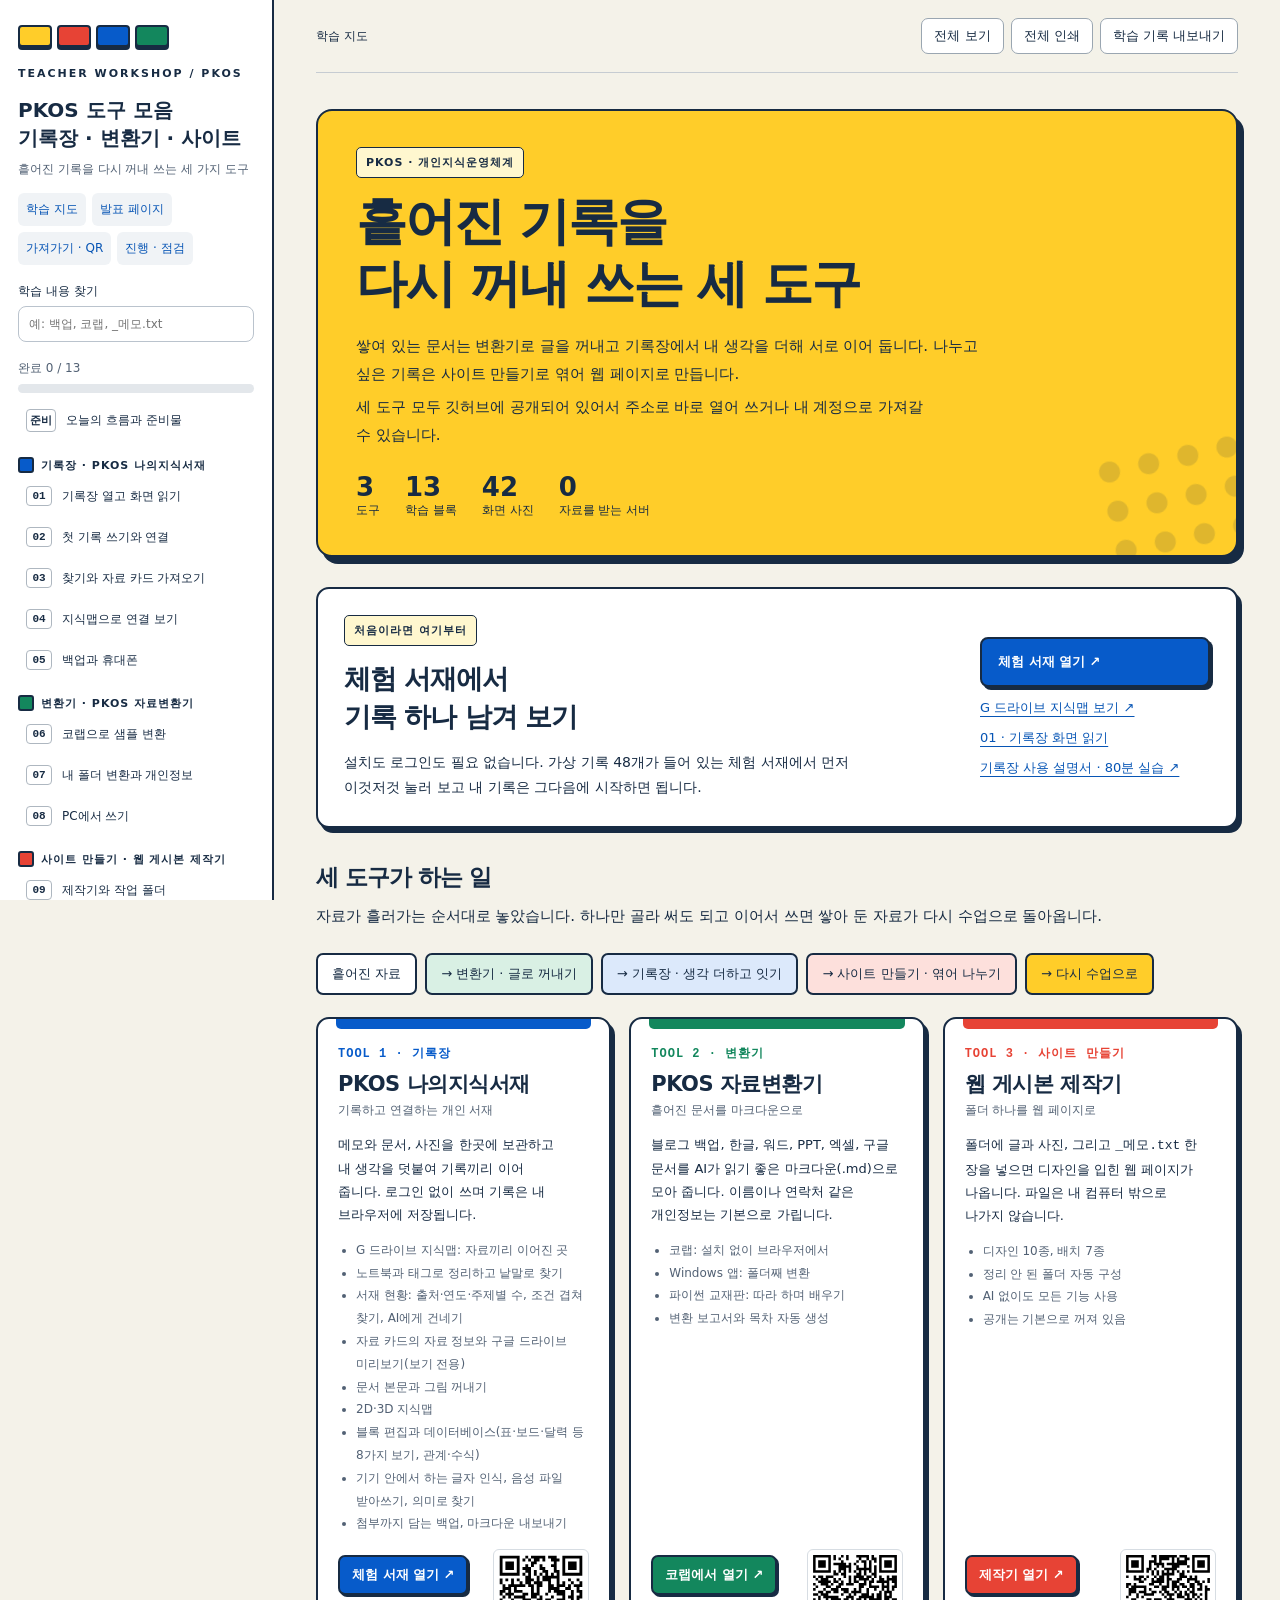
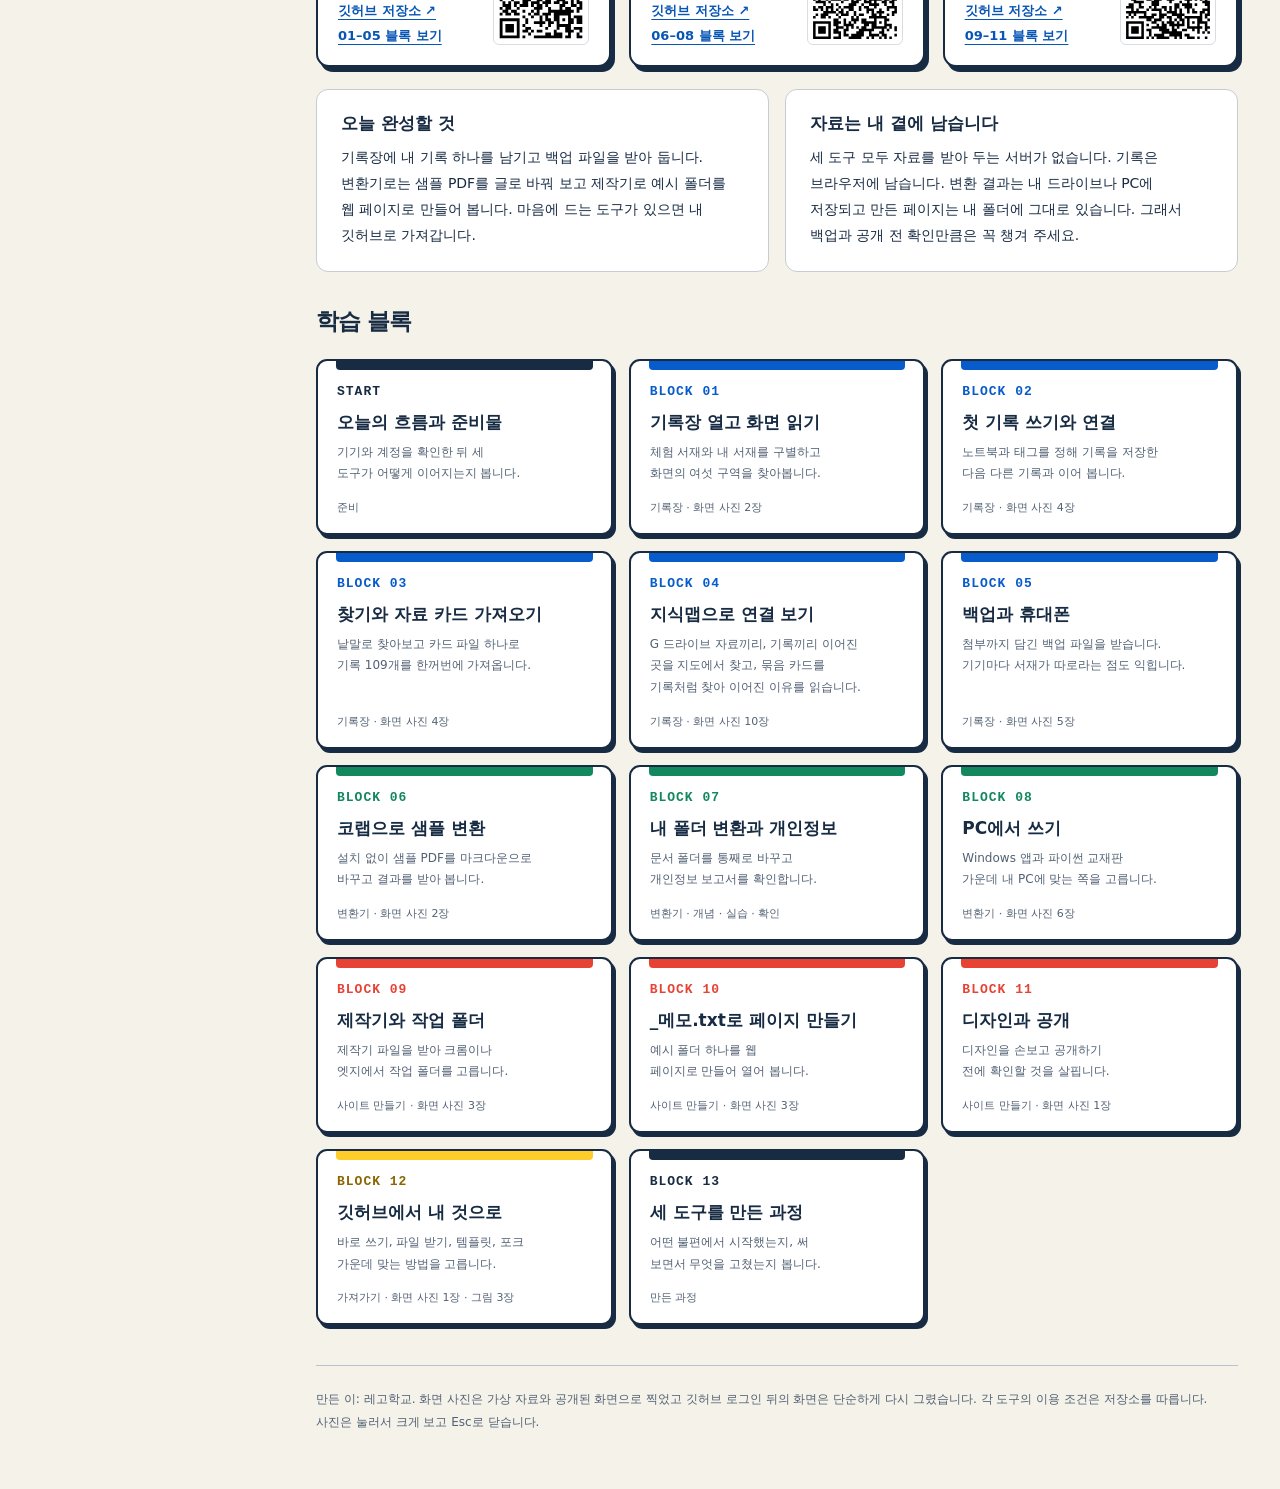
==== commit 61b29d69: "04장: 기록에서 G 드라이브 묶음 카드 찾기·읽기(사진 2장)와 「기록에 함께 보기」 - 4단계 「기록에서 묶음 카드 읽기」, 사진 04-4·04-5, 기록 지식맵 사진은 04-" ====
--- a/index.html
+++ b/index.html
@@ -54,7 +54,7 @@
       <h1>흩어진 기록을<br>다시 꺼내 쓰는 세 도구</h1>
       <p>쌓여 있는 문서는 변환기로 글을 꺼내고 기록장에서 내 생각을 더해 서로 이어 둡니다. 나누고 싶은 기록은 사이트 만들기로 엮어 웹 페이지로 만듭니다.</p>
       <p>세 도구 모두 깃허브에 공개되어 있어서 주소로 바로 열어 쓰거나 내 계정으로 가져갈 수 있습니다.</p>
-      <div class="stats"><span><b>3</b>도구</span><span><b>13</b>학습 블록</span><span><b>40</b>화면 사진</span><span><b>0</b>자료를 받는 서버</span></div>
+      <div class="stats"><span><b>3</b>도구</span><span><b>13</b>학습 블록</span><span><b>42</b>화면 사진</span><span><b>0</b>자료를 받는 서버</span></div>
     </div>
 
     <div class="beginner">
@@ -98,7 +98,7 @@
       <a class="card" href="#b01" style="--color:var(--blue)"><span class="num">BLOCK 01</span><h3>기록장 열고 화면 읽기</h3><p>체험 서재와 내 서재를 구별하고 화면의 여섯 구역을 찾아봅니다.</p><span class="meta">기록장 · 화면 사진 2장</span></a>
       <a class="card" href="#b02" style="--color:var(--blue)"><span class="num">BLOCK 02</span><h3>첫 기록 쓰기와 연결</h3><p>노트북과 태그를 정해 기록을 저장한 다음 다른 기록과 이어 봅니다.</p><span class="meta">기록장 · 화면 사진 4장</span></a>
       <a class="card" href="#b03" style="--color:var(--blue)"><span class="num">BLOCK 03</span><h3>찾기와 자료 카드 가져오기</h3><p>낱말로 찾아보고 카드 파일 하나로 기록 109개를 한꺼번에 가져옵니다.</p><span class="meta">기록장 · 화면 사진 4장</span></a>
-      <a class="card" href="#b04" style="--color:var(--blue)"><span class="num">BLOCK 04</span><h3>지식맵으로 연결 보기</h3><p>G 드라이브 자료끼리, 기록끼리 이어진 곳을 지도에서 찾고 원·선·점을 눌러 이어진 이유를 읽습니다.</p><span class="meta">기록장 · 화면 사진 8장</span></a>
+      <a class="card" href="#b04" style="--color:var(--blue)"><span class="num">BLOCK 04</span><h3>지식맵으로 연결 보기</h3><p>G 드라이브 자료끼리, 기록끼리 이어진 곳을 지도에서 찾고, 묶음 카드를 기록처럼 찾아 이어진 이유를 읽습니다.</p><span class="meta">기록장 · 화면 사진 10장</span></a>
       <a class="card" href="#b05" style="--color:var(--blue)"><span class="num">BLOCK 05</span><h3>백업과 휴대폰</h3><p>첨부까지 담긴 백업 파일을 받습니다. 기기마다 서재가 따로라는 점도 익힙니다.</p><span class="meta">기록장 · 화면 사진 5장</span></a>
       <a class="card" href="#b06" style="--color:var(--green)"><span class="num">BLOCK 06</span><h3>코랩으로 샘플 변환</h3><p>설치 없이 샘플 PDF를 마크다운으로 바꾸고 결과를 받아 봅니다.</p><span class="meta">변환기 · 화면 사진 2장</span></a>
       <a class="card" href="#b07" style="--color:var(--green)"><span class="num">BLOCK 07</span><h3>내 폴더 변환과 개인정보</h3><p>문서 폴더를 통째로 바꾸고 개인정보 보고서를 확인합니다.</p><span class="meta">변환기 · 개념 · 실습 · 확인</span></a>
@@ -207,10 +207,13 @@
       <div class="setupstep"><span class="stepn">1</span><div><h3>연결 지도 읽기</h3><p>같은 칸의 원끼리 무리를 짓고, 칸을 건너는 연결은 보라색 선으로 그립니다. 원 크기는 파일 수, 선 굵기는 연결의 세기입니다. 위쪽 칸 이름을 누르면 그 칸이 숨었다가 다시 나타납니다.</p></div></div>
       <div class="setupstep"><span class="stepn">2</span><div><h3>원을 눌러 이유 읽기</h3><p>「드론 동아리」를 누르면 오른쪽에 관련 자료가 나옵니다. 같은 이름 파일, 같은 주제, 함께 쓰인 낱말 가운데 무엇으로 이어졌는지 줄마다 적혀 있습니다. 실과 수업 폴더가 강의, 사업, 사진 폴더와 이어진 것을 확인해 봅니다.</p></div></div>
       <div class="setupstep"><span class="stepn">3</span><div><h3>낱말로 찾기</h3><p>찾기 칸에 <code>바이브 코딩</code>을 넣으면 그 낱말이 든 묶음만 밝게 남고 오른쪽에 찾은 폴더와 파일이 칸 표시와 함께 나옵니다. 「분류 기준」과 「실제 폴더」 단추로 다른 모양의 지도도 봅니다.</p></div></div>
-      <div class="photogrid">
-        <figure><button class="photobutton" type="button"><img src="img/drive-graph.webp" alt="가상 교사 드라이브의 연결 지도" data-number="04-1" loading="lazy"></button><figcaption><span class="photonum">사진 04-1</span>가상 교사 드라이브의 연결 지도입니다. ① 찾기 칸, ② 보기 단추, ③ 칸 범례, ④ 폴더 묶음 원과 연결 선입니다.</figcaption></figure>
+      <div class="setupstep"><span class="stepn">4</span><div><h3>기록에서 묶음 카드 읽기</h3><p>「기록에 함께 보기」가 켜져 있으면 묶음마다 읽기 전용 카드가 생깁니다. 왼쪽 「모든 기록」에서 찾기 칸에 <code>안전 수칙</code>을 넣으면 그 파일이 든 수업, 사업, 연수 묶음이 나옵니다. 카드를 열어 「이어진 자료」의 묶음 이름을 누르면 그 카드로 넘어갑니다. 「서재 현황」과 「지식맵」에도 G 드라이브 묶음이 함께 나옵니다.</p></div></div>
+      <div class="photogrid">
+        <figure><button class="photobutton" type="button"><img src="img/drive-graph.webp" alt="가상 교사 드라이브의 연결 지도" data-number="04-1" loading="lazy"></button><figcaption><span class="photonum">사진 04-1</span>가상 교사 드라이브의 연결 지도입니다. ① 찾기 칸, ② 보기 단추, ③ 칸 범례, ④ 폴더 묶음 원과 연결 선, ⑤ 「기록에 함께 보기」입니다.</figcaption></figure>
         <figure><button class="photobutton" type="button"><img src="img/drive-node.webp" alt="드론 동아리 묶음을 누른 화면" data-number="04-2" loading="lazy"></button><figcaption><span class="photonum">사진 04-2</span>「드론 동아리」를 누른 화면입니다. ① 고른 묶음, ② 관련 자료 수, ③ 이어진 이유입니다.</figcaption></figure>
         <figure><button class="photobutton" type="button"><img src="img/drive-search.webp" alt="바이브 코딩으로 찾은 화면" data-number="04-3" loading="lazy"></button><figcaption><span class="photonum">사진 04-3</span>「바이브 코딩」으로 찾은 화면입니다. 수업, 강의, 사업, 원고 칸에 흩어진 폴더가 함께 나옵니다.</figcaption></figure>
+        <figure><button class="photobutton" type="button"><img src="img/drive-card-search.webp" alt="기록 찾기에 안전 수칙을 넣은 화면" data-number="04-4" loading="lazy"></button><figcaption><span class="photonum">사진 04-4</span>기록 찾기에 「안전 수칙」을 넣은 화면입니다. ① 찾기 칸, ② 찾은 묶음 카드, ③ 찾은 기록 요약입니다.</figcaption></figure>
+        <figure><button class="photobutton" type="button"><img src="img/drive-card.webp" alt="드론 동아리 묶음 카드를 연 화면" data-number="04-5" loading="lazy"></button><figcaption><span class="photonum">사진 04-5</span>「드론 동아리」 묶음 카드입니다. ① 원본으로 가는 단추, ② 칸 노트북, ③ 이어진 자료입니다.</figcaption></figure>
       </div>
       <aside class="callout ok"><h3>내 G 드라이브와 남에게 보여 줄 때</h3><p>내 드라이브는 PC의 크롬·엣지에서 「G 드라이브 연결하기」를 누르고 G: 또는 「내 드라이브」를 한 번 고르면 됩니다. 파일 이름만 읽고 지도는 그 브라우저에만 저장합니다. 연수장 컴퓨터나 휴대폰처럼 내 드라이브가 없는 곳에서는 가상 교사 드라이브 지도를 보여 주면 개인 자료가 하나도 나오지 않습니다.</p></aside>
       <h3 class="parthead">B. 기록 지식맵 · 기록끼리</h3>
@@ -222,15 +225,15 @@
       <div class="setupstep"><span class="stepn">5</span><div><h3>점을 눌러 미리 보기</h3><p>점 하나를 누르면 지도 오른쪽에 그 기록의 미리 보기가 열리고, 이 지도에서 이어진 기록과 연결 이유가 보입니다. 이어진 기록을 누르면 미리 보기가 그 기록으로 바뀌어 지도를 떠나지 않고 따라갈 수 있습니다. 「이웃만 보기」는 그 기록과 이웃만 남겨 확대하고, 「읽기」는 기록을 엽니다.</p></div></div>
       <div class="setupstep"><span class="stepn">6</span><div><h3>3D로 돌려 보기</h3><p>「3D 입체 지도」를 누르고 빈 곳을 끌어 돌려 봅니다. 3D 지도는 기록을 500개까지 그립니다.</p></div></div>
       <div class="photogrid">
-        <figure><button class="photobutton" type="button"><img src="img/lib-map.webp" alt="지식맵 첫 화면" data-number="04-4" loading="lazy"></button><figcaption><span class="photonum">사진 04-4</span>지식맵 첫 화면입니다. ① 2D·3D 전환, ② 올릴 기록, ③ 색 범례, ④ 지도에서 찾기, ⑤ 확대·축소입니다.</figcaption></figure>
-        <figure><button class="photobutton" type="button"><img src="img/lib-map-topic.webp" alt="영역을 수업으로 고른 지도" data-number="04-5" loading="lazy"></button><figcaption><span class="photonum">사진 04-5</span>영역을 「수업」으로 고른 지도입니다. 묶음마다 색이 다릅니다.</figcaption></figure>
-        <figure><button class="photobutton" type="button"><img src="img/lib-map-edge.webp" alt="선을 눌러 연 연결 이유 창" data-number="04-6" loading="lazy"></button><figcaption><span class="photonum">사진 04-6</span>선을 눌러 연 「이 기록들이 연결된 이유」 창입니다.</figcaption></figure>
-        <figure><button class="photobutton" type="button"><img src="img/lib-map-peek.webp" alt="점을 눌러 연 미리 보기" data-number="04-7" loading="lazy"></button><figcaption><span class="photonum">사진 04-7</span>점을 눌러 연 미리 보기입니다. ① 고른 기록, ② 「읽기」, ③ 「이웃만 보기」입니다.</figcaption></figure>
-        <figure><button class="photobutton" type="button"><img src="img/lib-map-3d.webp" alt="3D 입체 지도" data-number="04-8" loading="lazy"></button><figcaption><span class="photonum">사진 04-8</span>3D 입체 지도입니다. 끌어서 돌려 보고 점을 누르면 미리 보기가 열립니다.</figcaption></figure>
+        <figure><button class="photobutton" type="button"><img src="img/lib-map.webp" alt="지식맵 첫 화면" data-number="04-6" loading="lazy"></button><figcaption><span class="photonum">사진 04-6</span>지식맵 첫 화면입니다. ① 2D·3D 전환, ② 올릴 기록, ③ 색 범례, ④ 지도에서 찾기, ⑤ 확대·축소입니다.</figcaption></figure>
+        <figure><button class="photobutton" type="button"><img src="img/lib-map-topic.webp" alt="영역을 수업으로 고른 지도" data-number="04-7" loading="lazy"></button><figcaption><span class="photonum">사진 04-7</span>영역을 「수업」으로 고른 지도입니다. 묶음마다 색이 다릅니다.</figcaption></figure>
+        <figure><button class="photobutton" type="button"><img src="img/lib-map-edge.webp" alt="선을 눌러 연 연결 이유 창" data-number="04-8" loading="lazy"></button><figcaption><span class="photonum">사진 04-8</span>선을 눌러 연 「이 기록들이 연결된 이유」 창입니다.</figcaption></figure>
+        <figure><button class="photobutton" type="button"><img src="img/lib-map-peek.webp" alt="점을 눌러 연 미리 보기" data-number="04-9" loading="lazy"></button><figcaption><span class="photonum">사진 04-9</span>점을 눌러 연 미리 보기입니다. ① 고른 기록, ② 「읽기」, ③ 「이웃만 보기」입니다.</figcaption></figure>
+        <figure><button class="photobutton" type="button"><img src="img/lib-map-3d.webp" alt="3D 입체 지도" data-number="04-10" loading="lazy"></button><figcaption><span class="photonum">사진 04-10</span>3D 입체 지도입니다. 끌어서 돌려 보고 점을 누르면 미리 보기가 열립니다.</figcaption></figure>
       </div>
       <aside class="callout"><h3>지도가 느릴 때</h3><p>기록이 수천 개라면 「기록 수」를 500개 이하로 줄이거나 영역 하나만 골라 보세요. 지도 아래 「지도에 있는 기록 목록으로 찾기」를 펼치면 지도에 오른 기록을 글 목록으로도 볼 수 있습니다.</p></aside>
     </div>
-    <div class="mission"><h3>확인</h3><label class="complete"><input type="checkbox" data-check="b04"> G 드라이브 지식맵에서 원 하나의 이어진 이유를 읽고, 기록 지식맵에서 선 하나를 눌러 연결 이유 창을 열어 보았습니다.</label><div class="notes"><label for="note-b04">메모</label><textarea id="note-b04" data-note="b04" placeholder="지도에서 뜻밖에 이어진 기록이 있으면 적어 두세요."></textarea></div></div>
+    <div class="mission"><h3>확인</h3><label class="complete"><input type="checkbox" data-check="b04"> G 드라이브 지식맵에서 원 하나의 이어진 이유를 읽고, 모든 기록에서 묶음 카드 하나를 열고, 기록 지식맵에서 선 하나를 눌러 연결 이유 창을 열어 보았습니다.</label><div class="notes"><label for="note-b04">메모</label><textarea id="note-b04" data-note="b04" placeholder="지도에서 뜻밖에 이어진 기록이 있으면 적어 두세요."></textarea></div></div>
     <nav class="pager"><a href="#b03">← 03 찾기와 자료 카드 가져오기</a><a href="#b05">05 백업과 휴대폰 →</a></nav>
   </section>
 
